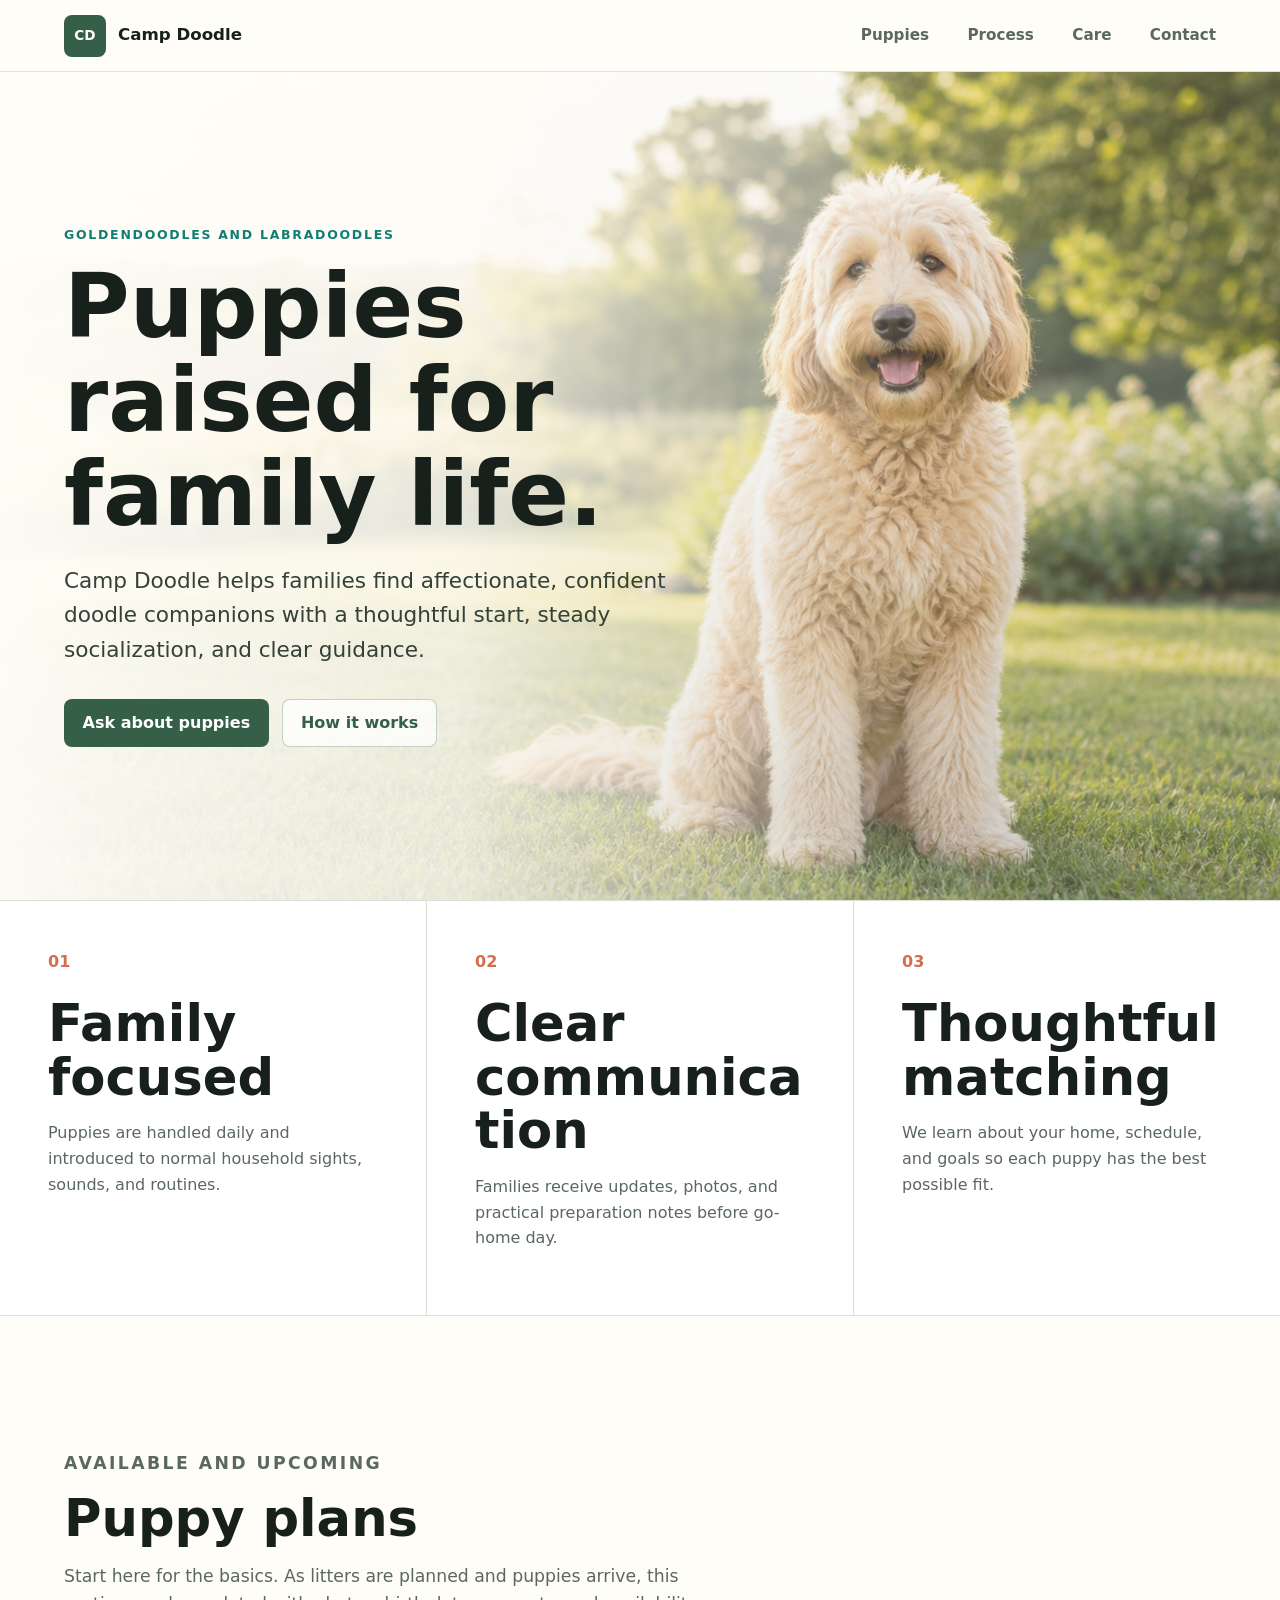
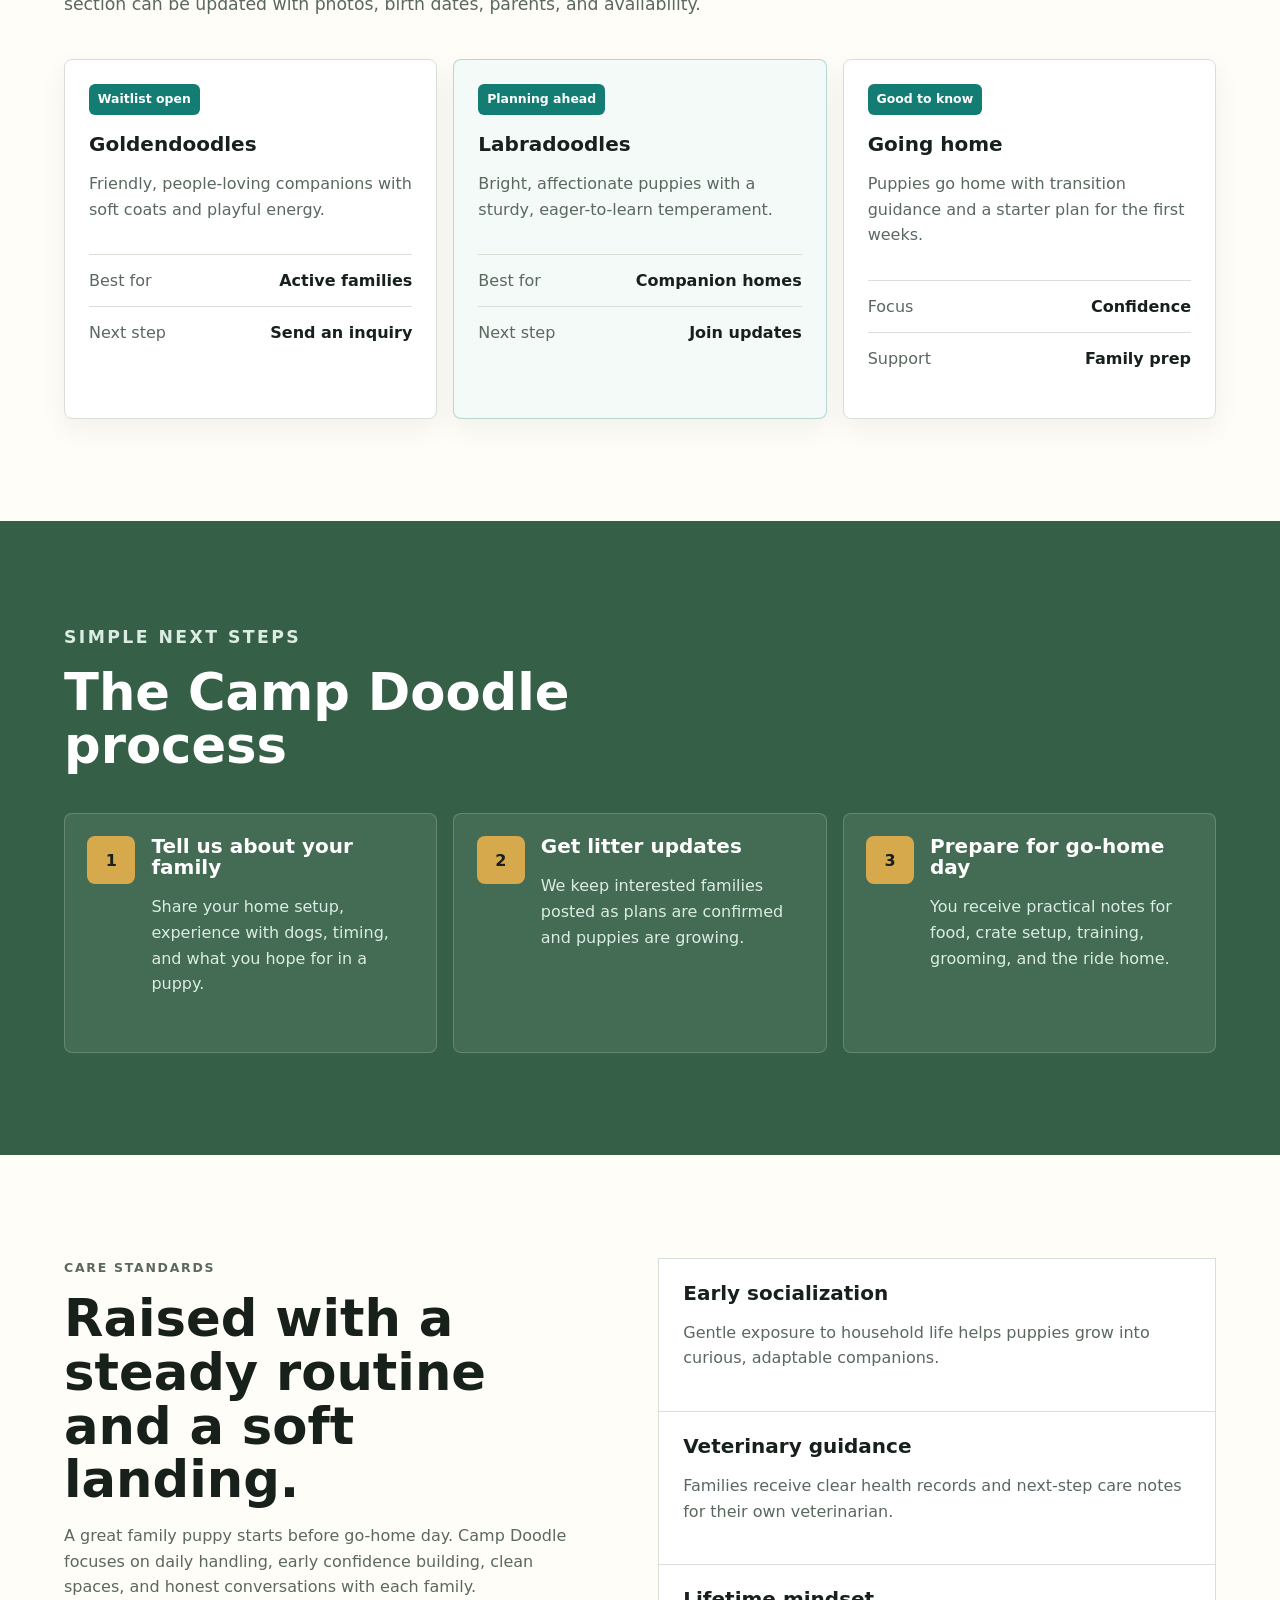
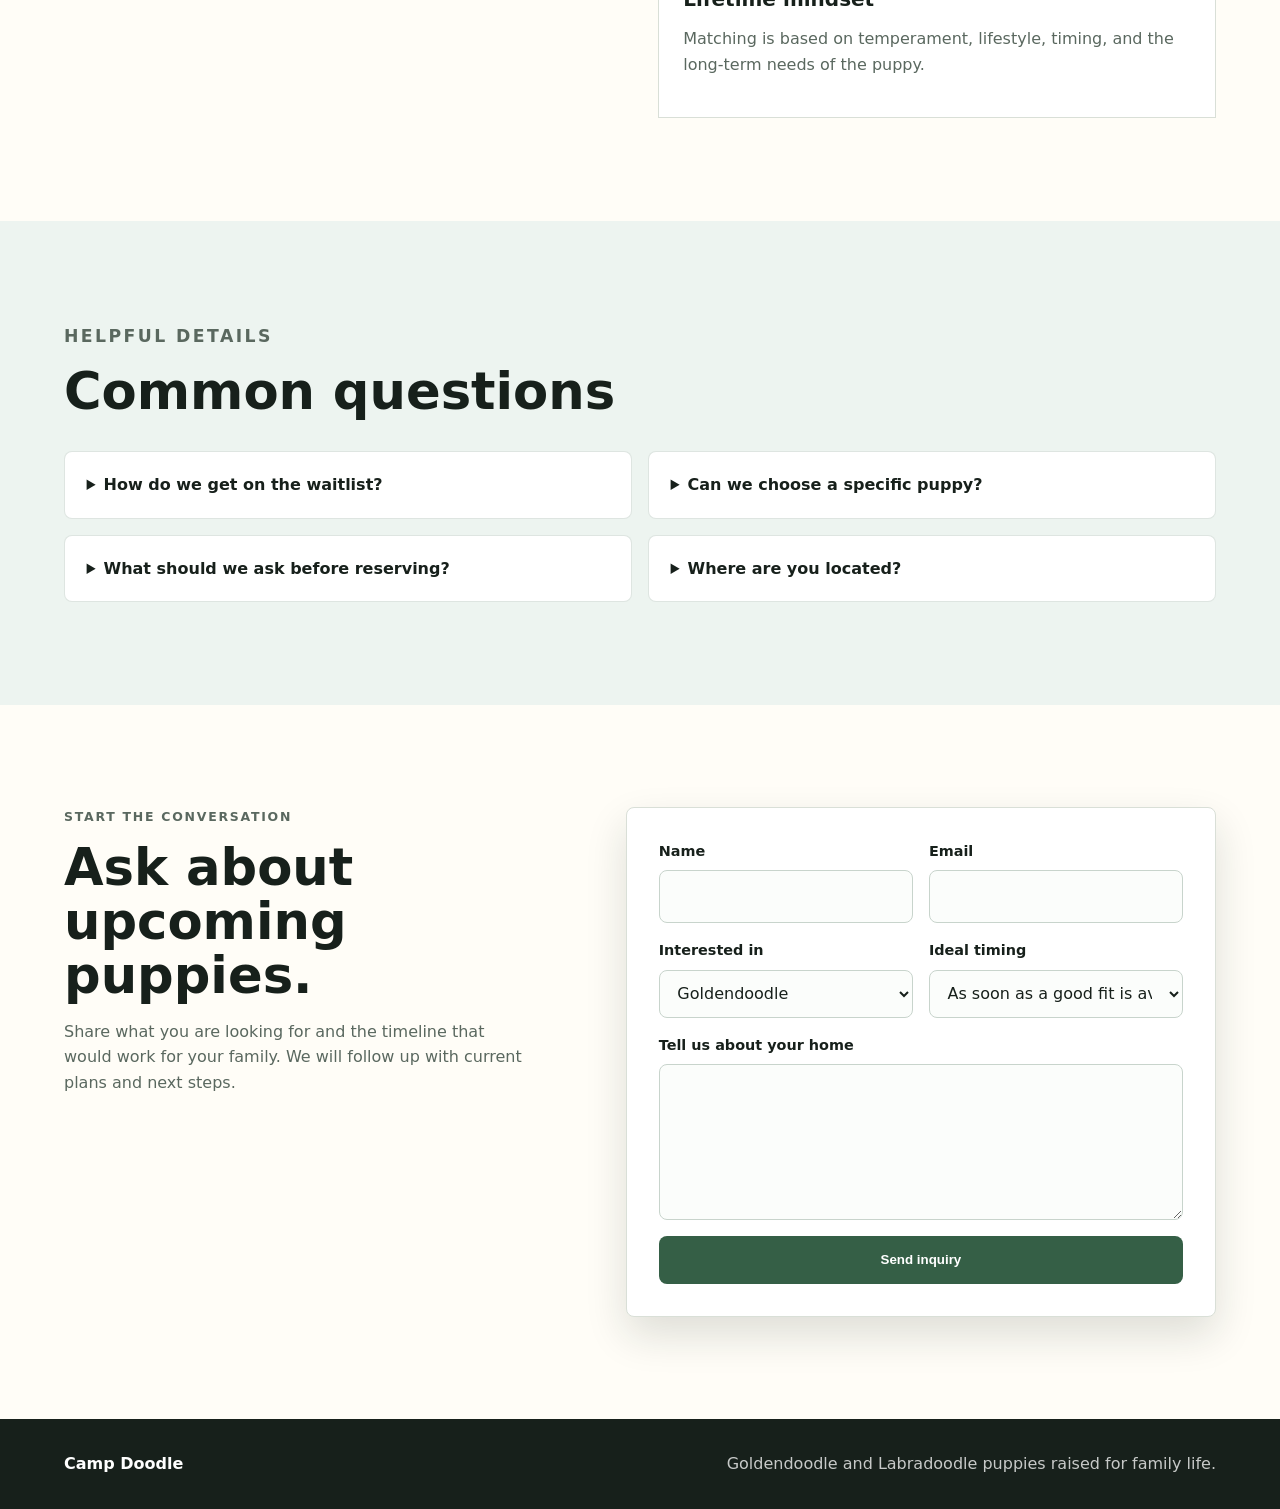
==== index.html @ c7e4dff9 "Build starter breeder website" ====
<!doctype html>
<html lang="en">
  <head>
    <meta charset="utf-8">
    <meta name="viewport" content="width=device-width, initial-scale=1">
    <title>Camp Doodle | Goldendoodle and Labradoodle Puppies</title>
    <meta
      name="description"
      content="Camp Doodle raises Goldendoodle and Labradoodle puppies for families looking for friendly, well-socialized companions."
    >
    <link rel="stylesheet" href="styles.css">
  </head>
  <body>
    <header class="site-header">
      <a class="brand" href="#home" aria-label="Camp Doodle home">
        <span class="brand-mark">CD</span>
        <span>Camp Doodle</span>
      </a>
      <nav class="nav-links" aria-label="Primary navigation">
        <a href="#puppies">Puppies</a>
        <a href="#process">Process</a>
        <a href="#care">Care</a>
        <a href="#contact">Contact</a>
      </nav>
    </header>

    <main id="home">
      <section class="hero" aria-labelledby="hero-title">
        <img
          class="hero-image"
          src="assets/camp-doodle-hero.png"
          alt="A happy cream doodle sitting in a sunlit green yard."
        >
        <div class="hero-overlay"></div>
        <div class="hero-content">
          <p class="eyebrow">Goldendoodles and Labradoodles</p>
          <h1 id="hero-title">Puppies raised for family life.</h1>
          <p>
            Camp Doodle helps families find affectionate, confident doodle companions
            with a thoughtful start, steady socialization, and clear guidance.
          </p>
          <div class="hero-actions">
            <a class="button primary" href="#contact">Ask about puppies</a>
            <a class="button secondary" href="#process">How it works</a>
          </div>
        </div>
      </section>

      <section class="intro-section" aria-label="Camp Doodle highlights">
        <div class="intro-item">
          <span class="stat">01</span>
          <h2>Family focused</h2>
          <p>Puppies are handled daily and introduced to normal household sights, sounds, and routines.</p>
        </div>
        <div class="intro-item">
          <span class="stat">02</span>
          <h2>Clear communication</h2>
          <p>Families receive updates, photos, and practical preparation notes before go-home day.</p>
        </div>
        <div class="intro-item">
          <span class="stat">03</span>
          <h2>Thoughtful matching</h2>
          <p>We learn about your home, schedule, and goals so each puppy has the best possible fit.</p>
        </div>
      </section>

      <section class="section" id="puppies">
        <div class="section-heading">
          <p class="eyebrow">Available and upcoming</p>
          <h2>Puppy plans</h2>
          <p>
            Start here for the basics. As litters are planned and puppies arrive,
            this section can be updated with photos, birth dates, parents, and availability.
          </p>
        </div>
        <div class="puppy-grid">
          <article class="puppy-card">
            <div class="card-topline">Waitlist open</div>
            <h3>Goldendoodles</h3>
            <p>Friendly, people-loving companions with soft coats and playful energy.</p>
            <dl>
              <div>
                <dt>Best for</dt>
                <dd>Active families</dd>
              </div>
              <div>
                <dt>Next step</dt>
                <dd>Send an inquiry</dd>
              </div>
            </dl>
          </article>
          <article class="puppy-card accent-card">
            <div class="card-topline">Planning ahead</div>
            <h3>Labradoodles</h3>
            <p>Bright, affectionate puppies with a sturdy, eager-to-learn temperament.</p>
            <dl>
              <div>
                <dt>Best for</dt>
                <dd>Companion homes</dd>
              </div>
              <div>
                <dt>Next step</dt>
                <dd>Join updates</dd>
              </div>
            </dl>
          </article>
          <article class="puppy-card">
            <div class="card-topline">Good to know</div>
            <h3>Going home</h3>
            <p>Puppies go home with transition guidance and a starter plan for the first weeks.</p>
            <dl>
              <div>
                <dt>Focus</dt>
                <dd>Confidence</dd>
              </div>
              <div>
                <dt>Support</dt>
                <dd>Family prep</dd>
              </div>
            </dl>
          </article>
        </div>
      </section>

      <section class="process-section" id="process">
        <div class="section-heading compact">
          <p class="eyebrow">Simple next steps</p>
          <h2>The Camp Doodle process</h2>
        </div>
        <ol class="timeline">
          <li>
            <span>1</span>
            <div>
              <h3>Tell us about your family</h3>
              <p>Share your home setup, experience with dogs, timing, and what you hope for in a puppy.</p>
            </div>
          </li>
          <li>
            <span>2</span>
            <div>
              <h3>Get litter updates</h3>
              <p>We keep interested families posted as plans are confirmed and puppies are growing.</p>
            </div>
          </li>
          <li>
            <span>3</span>
            <div>
              <h3>Prepare for go-home day</h3>
              <p>You receive practical notes for food, crate setup, training, grooming, and the ride home.</p>
            </div>
          </li>
        </ol>
      </section>

      <section class="section care-section" id="care">
        <div class="care-copy">
          <p class="eyebrow">Care standards</p>
          <h2>Raised with a steady routine and a soft landing.</h2>
          <p>
            A great family puppy starts before go-home day. Camp Doodle focuses on daily handling,
            early confidence building, clean spaces, and honest conversations with each family.
          </p>
        </div>
        <div class="care-list" aria-label="Care priorities">
          <div>
            <h3>Early socialization</h3>
            <p>Gentle exposure to household life helps puppies grow into curious, adaptable companions.</p>
          </div>
          <div>
            <h3>Veterinary guidance</h3>
            <p>Families receive clear health records and next-step care notes for their own veterinarian.</p>
          </div>
          <div>
            <h3>Lifetime mindset</h3>
            <p>Matching is based on temperament, lifestyle, timing, and the long-term needs of the puppy.</p>
          </div>
        </div>
      </section>

      <section class="faq-section" aria-labelledby="faq-title">
        <div class="section-heading compact">
          <p class="eyebrow">Helpful details</p>
          <h2 id="faq-title">Common questions</h2>
        </div>
        <div class="faq-grid">
          <details>
            <summary>How do we get on the waitlist?</summary>
            <p>Send an inquiry with your timing, preferred breed, and a little about your home.</p>
          </details>
          <details>
            <summary>Can we choose a specific puppy?</summary>
            <p>Selections work best when temperament and family fit lead the decision.</p>
          </details>
          <details>
            <summary>What should we ask before reserving?</summary>
            <p>Ask about parent dogs, health records, go-home timing, coat expectations, and support.</p>
          </details>
          <details>
            <summary>Where are you located?</summary>
            <p>Add your city or region here so local families know whether travel is practical.</p>
          </details>
        </div>
      </section>

      <section class="contact-section" id="contact" aria-labelledby="contact-title">
        <div class="contact-copy">
          <p class="eyebrow">Start the conversation</p>
          <h2 id="contact-title">Ask about upcoming puppies.</h2>
          <p>
            Share what you are looking for and the timeline that would work for your family.
            We will follow up with current plans and next steps.
          </p>
        </div>
        <form
          class="inquiry-form"
          name="puppy-inquiry"
          method="POST"
          data-netlify="true"
          netlify-honeypot="bot-field"
          action="/thank-you.html"
        >
          <input type="hidden" name="form-name" value="puppy-inquiry">
          <p class="hidden-field">
            <label>Do not fill this out <input name="bot-field"></label>
          </p>
          <div class="form-row">
            <label for="name">Name</label>
            <input id="name" name="name" type="text" autocomplete="name" required>
          </div>
          <div class="form-row">
            <label for="email">Email</label>
            <input id="email" name="email" type="email" autocomplete="email" required>
          </div>
          <div class="form-row">
            <label for="breed">Interested in</label>
            <select id="breed" name="breed">
              <option>Goldendoodle</option>
              <option>Labradoodle</option>
              <option>Either breed</option>
              <option>Still deciding</option>
            </select>
          </div>
          <div class="form-row">
            <label for="timeline">Ideal timing</label>
            <select id="timeline" name="timeline">
              <option>As soon as a good fit is available</option>
              <option>Within 3 months</option>
              <option>Within 6 months</option>
              <option>Planning for later</option>
            </select>
          </div>
          <div class="form-row full">
            <label for="message">Tell us about your home</label>
            <textarea id="message" name="message" rows="5" required></textarea>
          </div>
          <button class="button primary form-button" type="submit">Send inquiry</button>
        </form>
      </section>
    </main>

    <footer class="site-footer">
      <p>Camp Doodle</p>
      <p>Goldendoodle and Labradoodle puppies raised for family life.</p>
    </footer>
  </body>
</html>
---- styles.css ----
:root {
  --ink: #17201b;
  --muted: #5a685f;
  --paper: #fffdf7;
  --surface: #ffffff;
  --sage: #dfeadf;
  --moss: #355f46;
  --teal: #137d74;
  --coral: #d66d4f;
  --gold: #d5a94c;
  --line: #d9dfd7;
  --shadow: 0 18px 42px rgba(23, 32, 27, 0.14);
}

* {
  box-sizing: border-box;
}

html {
  scroll-behavior: smooth;
}

body {
  margin: 0;
  background: var(--paper);
  color: var(--ink);
  font-family: Inter, ui-sans-serif, system-ui, -apple-system, BlinkMacSystemFont, "Segoe UI", sans-serif;
  line-height: 1.6;
}

a {
  color: inherit;
  text-decoration: none;
}

img {
  display: block;
  max-width: 100%;
}

.site-header {
  position: sticky;
  top: 0;
  z-index: 10;
  display: flex;
  align-items: center;
  justify-content: space-between;
  min-height: 72px;
  padding: 0 5vw;
  background: rgba(255, 253, 247, 0.92);
  border-bottom: 1px solid rgba(217, 223, 215, 0.85);
  backdrop-filter: blur(16px);
}

.brand {
  display: inline-flex;
  align-items: center;
  gap: 0.75rem;
  font-size: 1.04rem;
  font-weight: 800;
}

.brand-mark {
  display: grid;
  width: 42px;
  height: 42px;
  place-items: center;
  color: #ffffff;
  background: var(--moss);
  border-radius: 8px;
  font-size: 0.85rem;
  letter-spacing: 0;
}

.nav-links {
  display: flex;
  align-items: center;
  gap: clamp(1rem, 3vw, 2.4rem);
  color: var(--muted);
  font-size: 0.95rem;
  font-weight: 700;
}

.nav-links a {
  padding: 0.5rem 0;
}

.nav-links a:hover,
.nav-links a:focus-visible {
  color: var(--teal);
}

.hero {
  position: relative;
  min-height: calc(100vh - 72px);
  overflow: hidden;
  display: grid;
  align-items: center;
  padding: clamp(4rem, 8vw, 7rem) 5vw;
}

.hero-image,
.hero-overlay {
  position: absolute;
  inset: 0;
}

.hero-image {
  width: 100%;
  height: 100%;
  object-fit: cover;
  object-position: 68% center;
}

.hero-overlay {
  background:
    linear-gradient(90deg, rgba(255, 253, 247, 0.98) 0%, rgba(255, 253, 247, 0.84) 36%, rgba(255, 253, 247, 0.2) 72%),
    linear-gradient(0deg, rgba(23, 32, 27, 0.18), rgba(23, 32, 27, 0));
}

.hero-content {
  position: relative;
  width: min(620px, 100%);
  padding: clamp(1rem, 2vw, 1.5rem) 0;
}

.eyebrow {
  margin: 0 0 0.9rem;
  color: var(--teal);
  font-size: 0.78rem;
  font-weight: 900;
  letter-spacing: 0.14em;
  text-transform: uppercase;
}

h1,
h2,
h3,
p {
  overflow-wrap: anywhere;
}

h1,
h2,
h3 {
  margin: 0;
  line-height: 1.05;
}

h1 {
  max-width: 11ch;
  font-size: clamp(3rem, 7vw, 6.7rem);
}

h2 {
  font-size: clamp(2rem, 4vw, 4rem);
}

h3 {
  font-size: 1.25rem;
}

.hero-content p:not(.eyebrow) {
  max-width: 43rem;
  margin: 1.4rem 0 0;
  color: #334137;
  font-size: clamp(1.05rem, 2vw, 1.35rem);
}

.hero-actions,
.section-heading,
.contact-copy,
.care-copy {
  margin-top: 2rem;
}

.button {
  display: inline-flex;
  align-items: center;
  justify-content: center;
  min-height: 48px;
  padding: 0.75rem 1.1rem;
  border: 1px solid transparent;
  border-radius: 8px;
  font-weight: 850;
  line-height: 1.1;
  transition: transform 160ms ease, box-shadow 160ms ease, border-color 160ms ease;
}

.button:hover,
.button:focus-visible {
  transform: translateY(-1px);
  box-shadow: 0 10px 22px rgba(23, 32, 27, 0.16);
}

.primary {
  color: #ffffff;
  background: var(--moss);
}

.secondary {
  color: var(--moss);
  background: rgba(255, 255, 255, 0.74);
  border-color: rgba(53, 95, 70, 0.28);
}

.hero-actions {
  display: flex;
  flex-wrap: wrap;
  gap: 0.85rem;
}

.intro-section {
  display: grid;
  grid-template-columns: repeat(3, 1fr);
  gap: 1px;
  background: var(--line);
  border-top: 1px solid var(--line);
  border-bottom: 1px solid var(--line);
}

.intro-item {
  min-height: 230px;
  padding: clamp(1.5rem, 4vw, 3rem);
  background: var(--surface);
}

.stat {
  display: inline-block;
  margin-bottom: 1.4rem;
  color: var(--coral);
  font-weight: 900;
}

.intro-item p,
.section-heading p,
.care-copy p,
.care-list p,
.puppy-card p,
.timeline p,
.faq-grid p,
.contact-copy p,
.site-footer p {
  color: var(--muted);
}

.section,
.process-section,
.faq-section,
.contact-section {
  padding: clamp(4rem, 8vw, 7rem) 5vw;
}

.section-heading {
  max-width: 780px;
}

.section-heading.compact {
  margin-top: 0;
  max-width: 620px;
}

.section-heading p {
  max-width: 660px;
  font-size: 1.08rem;
}

.puppy-grid {
  display: grid;
  grid-template-columns: repeat(3, 1fr);
  gap: 1rem;
  margin-top: 2.5rem;
}

.puppy-card {
  min-height: 360px;
  padding: 1.5rem;
  background: var(--surface);
  border: 1px solid var(--line);
  border-radius: 8px;
  box-shadow: 0 10px 28px rgba(23, 32, 27, 0.06);
}

.accent-card {
  background: #f4faf7;
  border-color: rgba(19, 125, 116, 0.28);
}

.card-topline {
  width: fit-content;
  margin-bottom: 1.2rem;
  padding: 0.35rem 0.55rem;
  color: #ffffff;
  background: var(--teal);
  border-radius: 6px;
  font-size: 0.78rem;
  font-weight: 900;
}

.puppy-card dl {
  display: grid;
  gap: 0.8rem;
  margin: 2rem 0 0;
}

.puppy-card dl div {
  display: flex;
  justify-content: space-between;
  gap: 1rem;
  padding-top: 0.8rem;
  border-top: 1px solid var(--line);
}

dt {
  color: var(--muted);
}

dd {
  margin: 0;
  color: var(--ink);
  font-weight: 800;
  text-align: right;
}

.process-section {
  color: #ffffff;
  background: var(--moss);
}

.process-section .eyebrow,
.process-section p {
  color: #dbece3;
}

.timeline {
  display: grid;
  grid-template-columns: repeat(3, 1fr);
  gap: 1rem;
  padding: 0;
  margin: 2.5rem 0 0;
  list-style: none;
}

.timeline li {
  display: grid;
  grid-template-columns: 48px 1fr;
  gap: 1rem;
  min-height: 240px;
  padding: 1.4rem;
  background: rgba(255, 255, 255, 0.08);
  border: 1px solid rgba(255, 255, 255, 0.18);
  border-radius: 8px;
}

.timeline span {
  display: grid;
  width: 48px;
  height: 48px;
  place-items: center;
  color: var(--ink);
  background: var(--gold);
  border-radius: 8px;
  font-weight: 900;
}

.care-section {
  display: grid;
  grid-template-columns: minmax(0, 0.95fr) minmax(0, 1.05fr);
  gap: clamp(2rem, 7vw, 6rem);
  align-items: start;
}

.care-copy {
  margin-top: 0;
}

.care-list {
  display: grid;
  gap: 1px;
  background: var(--line);
  border: 1px solid var(--line);
}

.care-list div {
  padding: 1.5rem;
  background: var(--surface);
}

.faq-section {
  background: #edf4f0;
}

.faq-grid {
  display: grid;
  grid-template-columns: repeat(2, 1fr);
  gap: 1rem;
  margin-top: 2rem;
}

details {
  padding: 1.25rem 1.35rem;
  background: var(--surface);
  border: 1px solid rgba(53, 95, 70, 0.16);
  border-radius: 8px;
}

summary {
  cursor: pointer;
  color: var(--ink);
  font-weight: 850;
}

.contact-section {
  display: grid;
  grid-template-columns: minmax(0, 0.8fr) minmax(320px, 1fr);
  gap: clamp(2rem, 7vw, 6rem);
  align-items: start;
}

.contact-copy {
  margin-top: 0;
}

.inquiry-form {
  display: grid;
  grid-template-columns: repeat(2, 1fr);
  gap: 1rem;
  padding: clamp(1.2rem, 3vw, 2rem);
  background: var(--surface);
  border: 1px solid var(--line);
  border-radius: 8px;
  box-shadow: var(--shadow);
}

.form-row {
  display: grid;
  gap: 0.45rem;
}

.form-row.full,
.form-button {
  grid-column: 1 / -1;
}

label {
  color: var(--ink);
  font-size: 0.9rem;
  font-weight: 800;
}

input,
select,
textarea {
  width: 100%;
  min-height: 46px;
  padding: 0.8rem 0.85rem;
  color: var(--ink);
  background: #fbfdfb;
  border: 1px solid #c8d4cc;
  border-radius: 8px;
  font: inherit;
}

textarea {
  resize: vertical;
}

input:focus,
select:focus,
textarea:focus {
  outline: 3px solid rgba(19, 125, 116, 0.22);
  border-color: var(--teal);
}

.hidden-field {
  position: absolute;
  left: -9999px;
}

.site-footer {
  display: flex;
  flex-wrap: wrap;
  justify-content: space-between;
  gap: 1rem;
  padding: 2rem 5vw;
  color: #ffffff;
  background: #17201b;
}

.site-footer p {
  margin: 0;
  color: rgba(255, 255, 255, 0.76);
}

.site-footer p:first-child {
  color: #ffffff;
  font-weight: 900;
}

.thank-you-page {
  min-height: 100vh;
  display: grid;
  place-items: center;
  padding: 2rem;
  background: #edf4f0;
}

.thank-you-panel {
  width: min(680px, 100%);
  padding: clamp(1.5rem, 4vw, 3rem);
  background: var(--surface);
  border: 1px solid var(--line);
  border-radius: 8px;
  box-shadow: var(--shadow);
}

.thank-you-panel h1 {
  max-width: none;
  font-size: clamp(2.4rem, 6vw, 4.5rem);
}

.thank-you-panel p {
  color: var(--muted);
  font-size: 1.08rem;
}

@media (max-width: 920px) {
  .site-header {
    position: static;
    align-items: flex-start;
    flex-direction: column;
    gap: 0.7rem;
    padding-top: 1rem;
    padding-bottom: 1rem;
  }

  .nav-links {
    width: 100%;
    justify-content: space-between;
    gap: 0.45rem;
    overflow-x: auto;
    padding-bottom: 0.2rem;
    font-size: 0.88rem;
  }

  .hero {
    min-height: 78vh;
  }

  .hero-overlay {
    background:
      linear-gradient(90deg, rgba(255, 253, 247, 0.96), rgba(255, 253, 247, 0.76)),
      linear-gradient(0deg, rgba(23, 32, 27, 0.18), rgba(23, 32, 27, 0));
  }

  .intro-section,
  .puppy-grid,
  .timeline,
  .care-section,
  .faq-grid,
  .contact-section {
    grid-template-columns: 1fr;
  }

  .intro-item,
  .puppy-card,
  .timeline li {
    min-height: auto;
  }

  .contact-section {
    gap: 2rem;
  }
}

@media (max-width: 620px) {
  .brand-mark {
    width: 38px;
    height: 38px;
  }

  h1 {
    max-width: 10ch;
  }

  .hero {
    min-height: 720px;
    align-items: end;
    padding-bottom: 3rem;
  }

  .hero-image {
    object-position: 66% center;
  }

  .hero-overlay {
    background:
      linear-gradient(0deg, rgba(255, 253, 247, 0.98) 0%, rgba(255, 253, 247, 0.88) 48%, rgba(255, 253, 247, 0.26) 100%),
      linear-gradient(90deg, rgba(255, 253, 247, 0.2), rgba(255, 253, 247, 0));
  }

  .hero-actions,
  .button {
    width: 100%;
  }

  .inquiry-form {
    grid-template-columns: 1fr;
  }

  .puppy-card dl div {
    align-items: flex-start;
    flex-direction: column;
    gap: 0.2rem;
  }

  dd {
    text-align: left;
  }
}
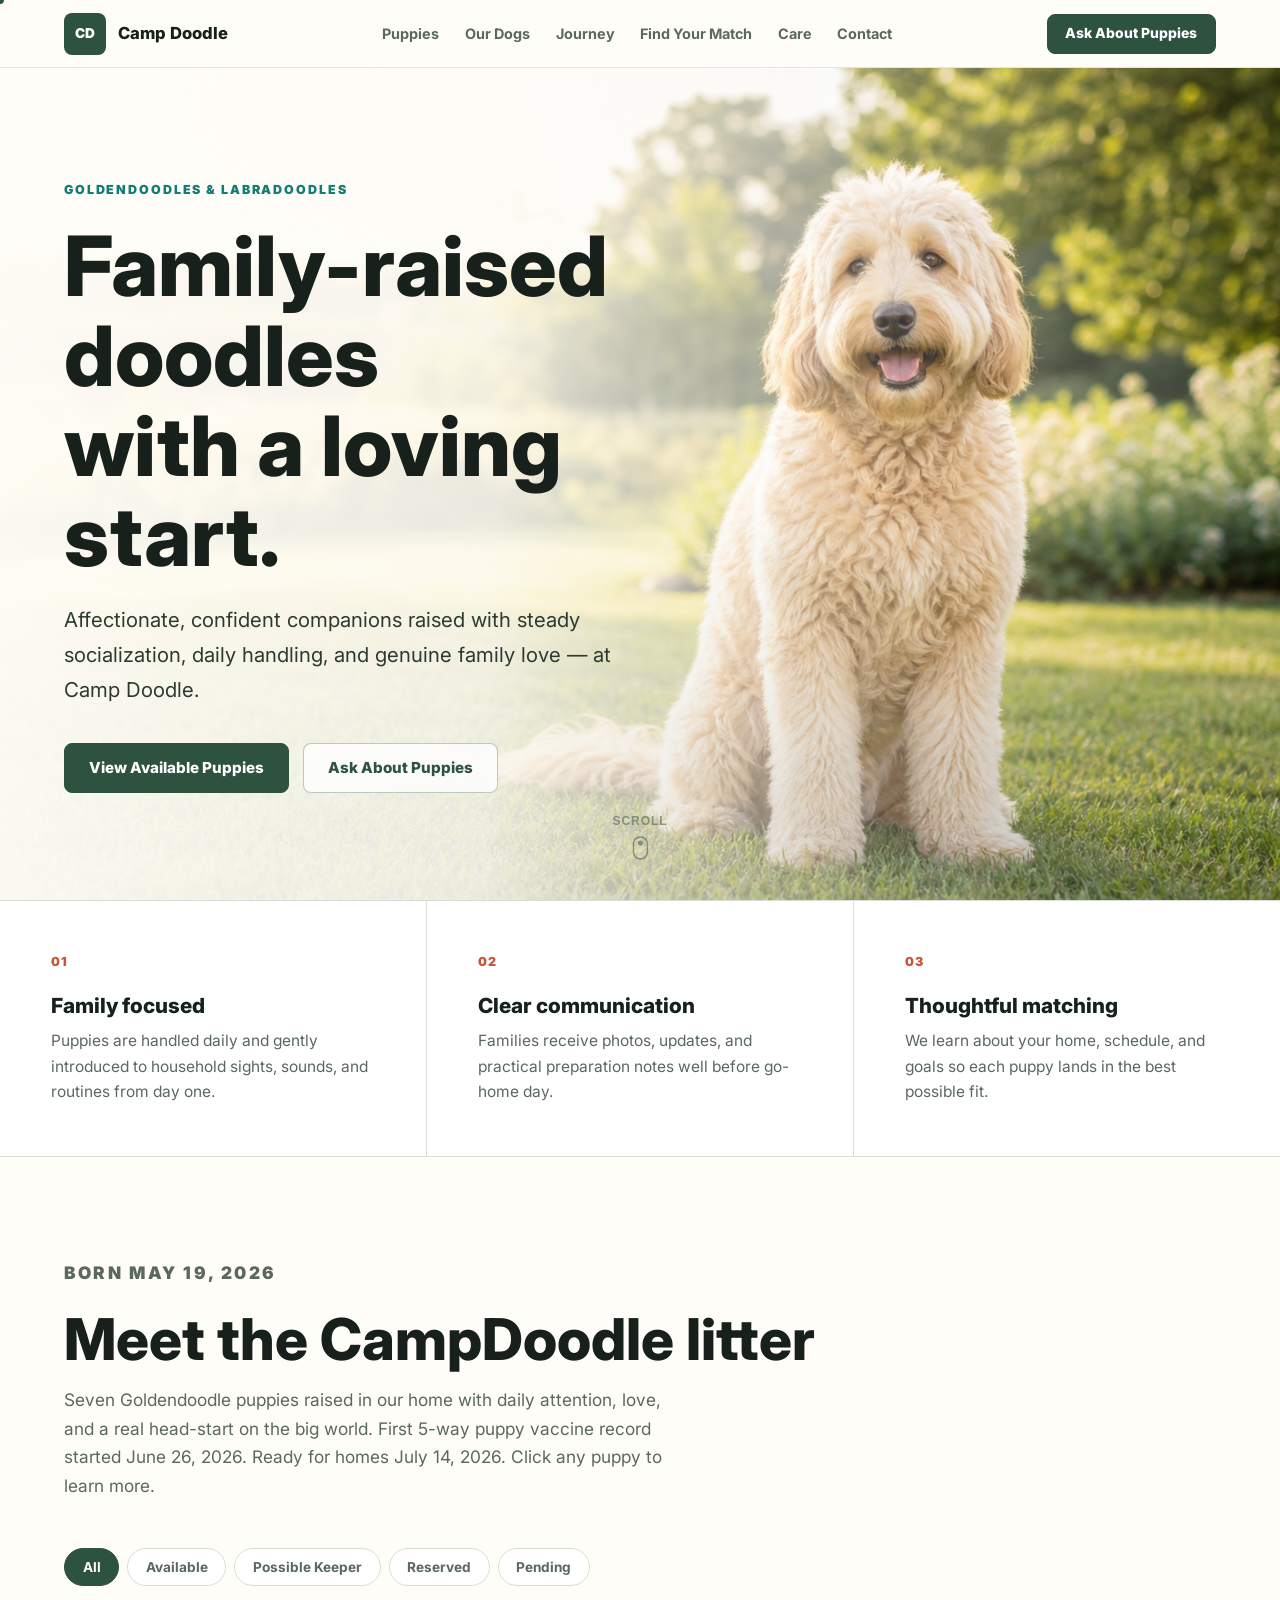
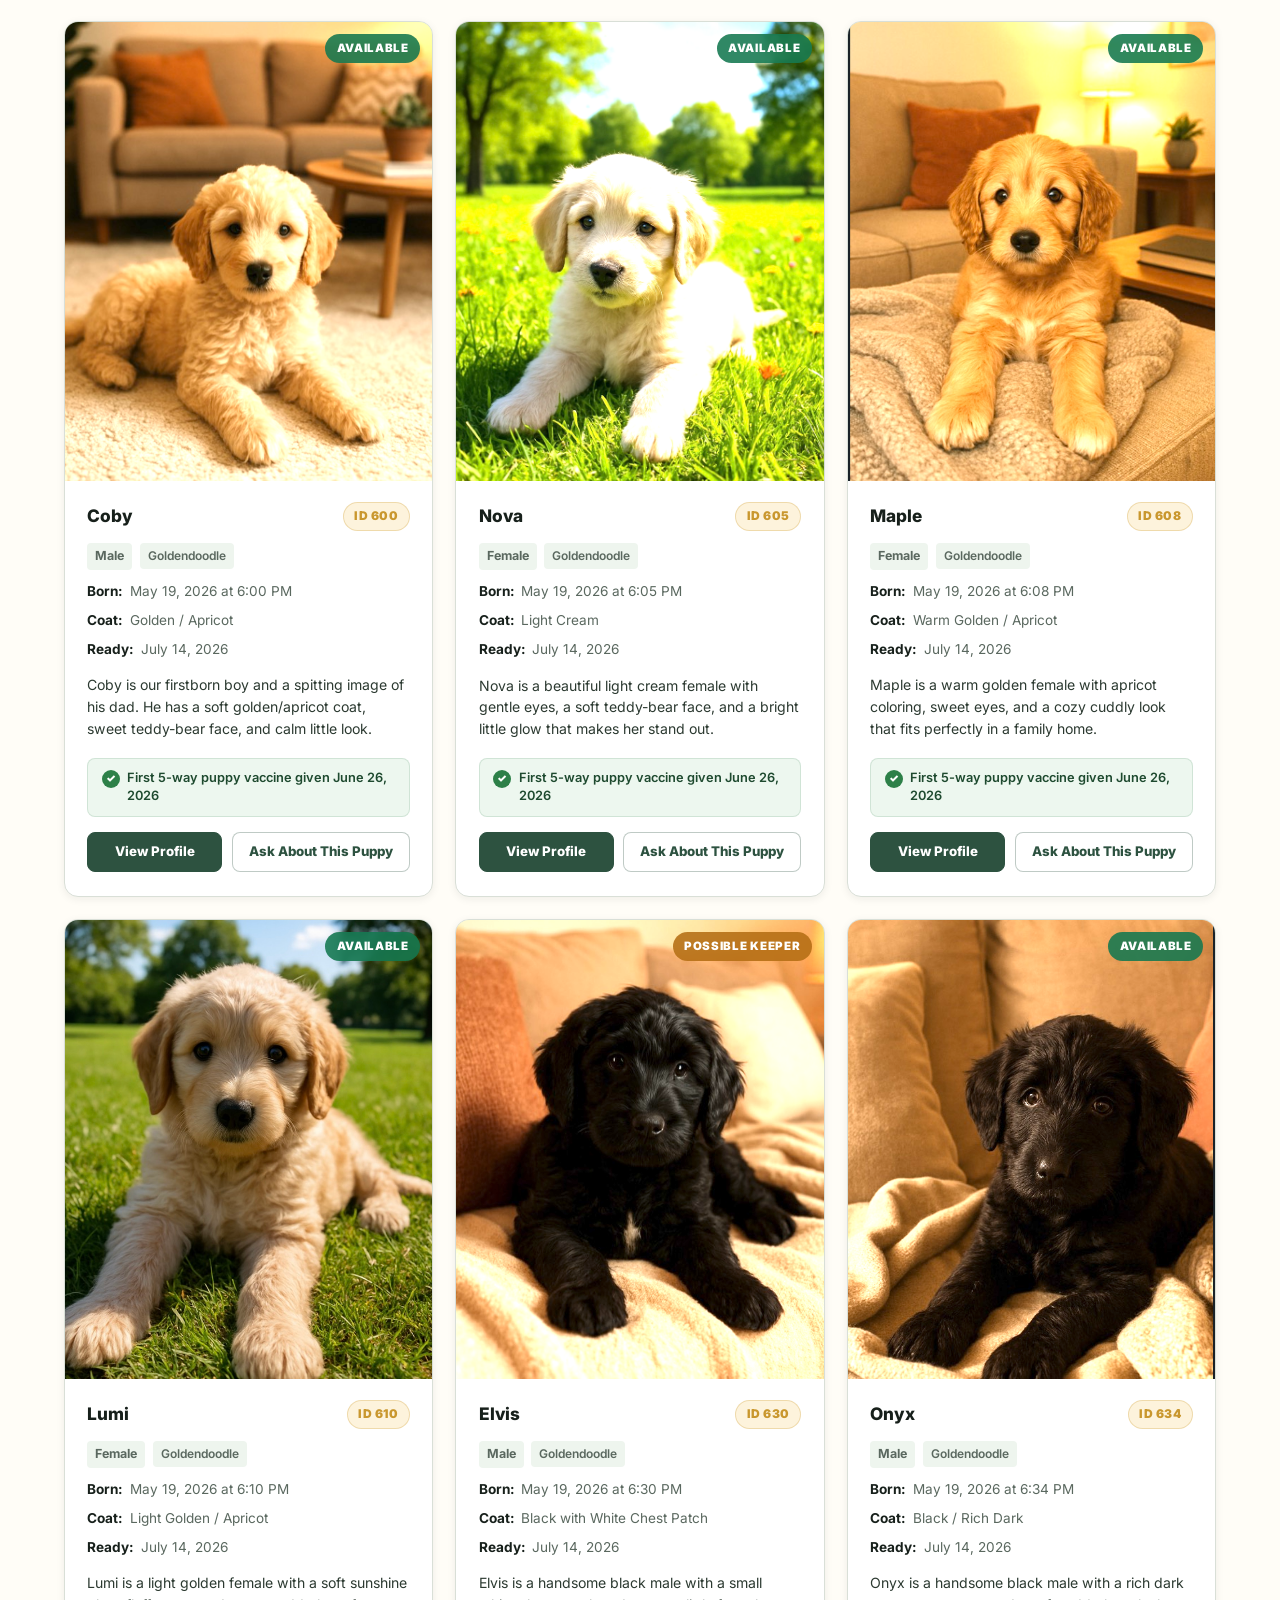
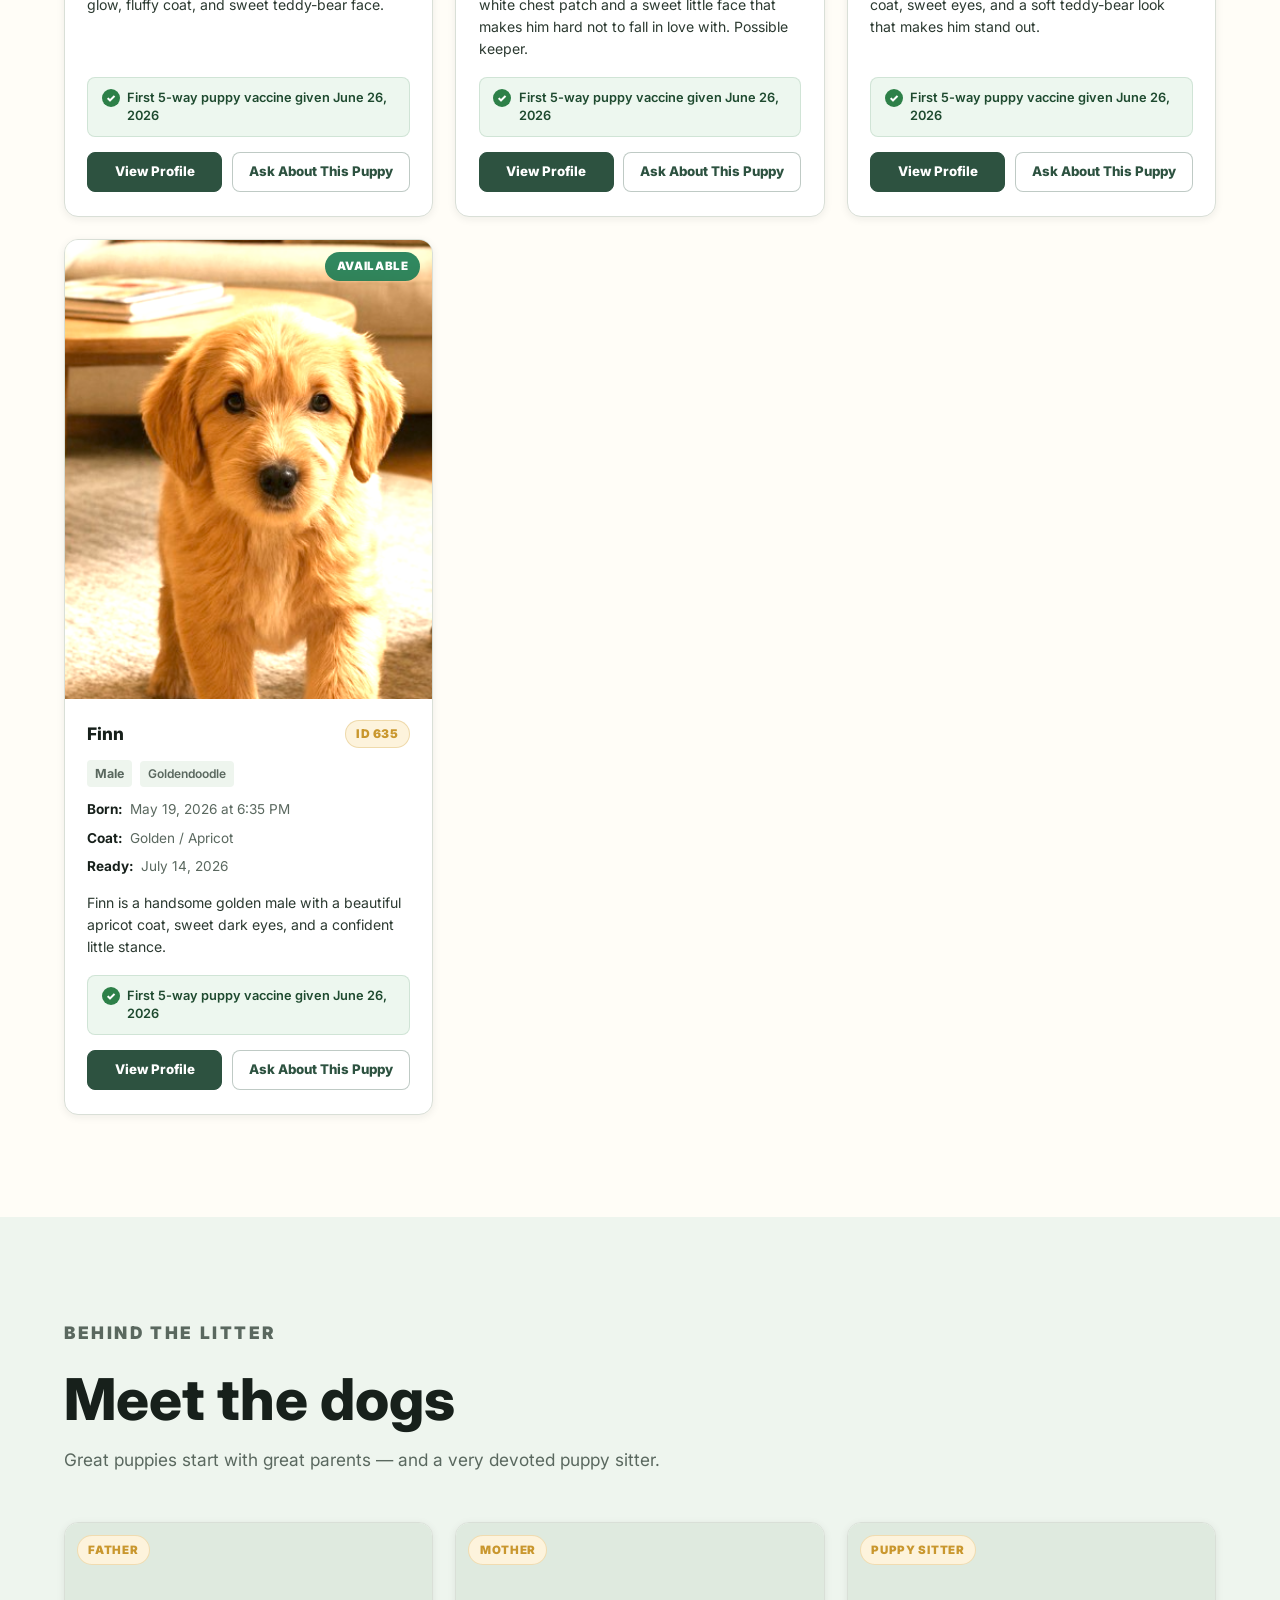
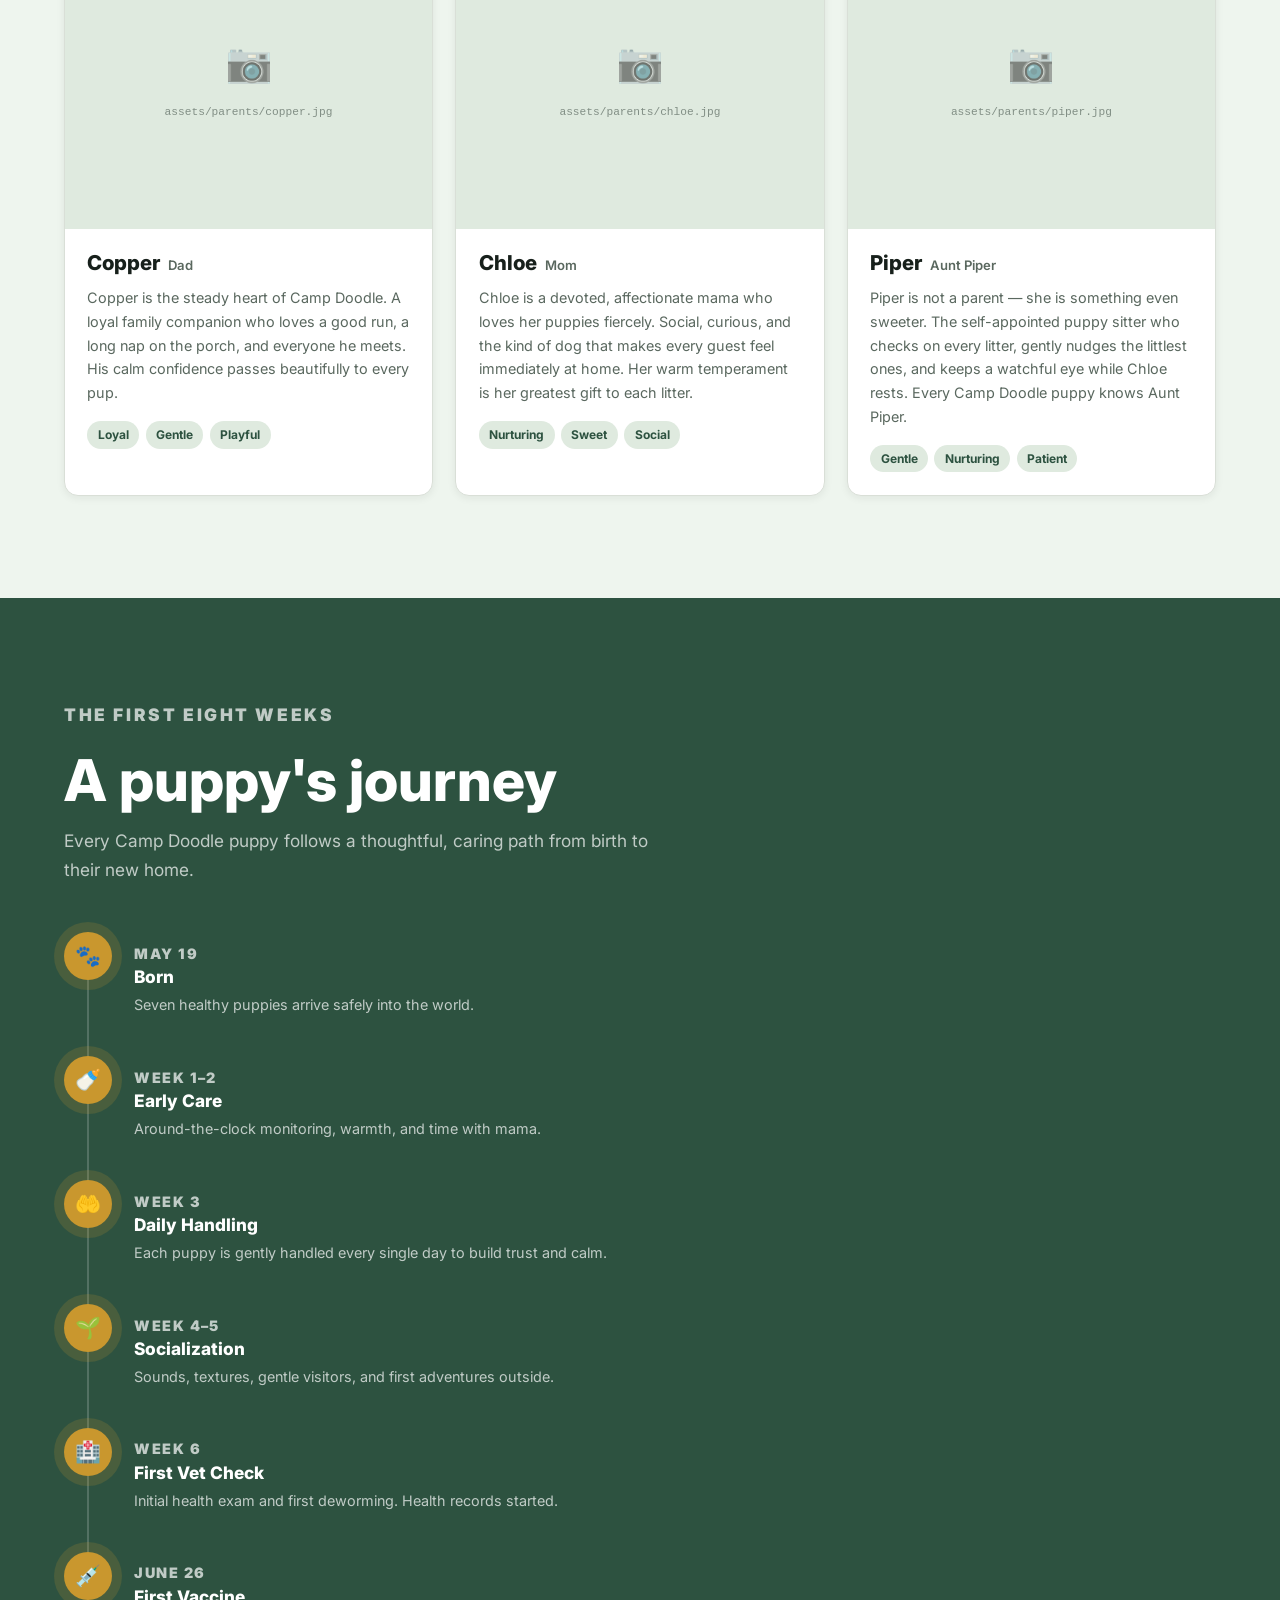
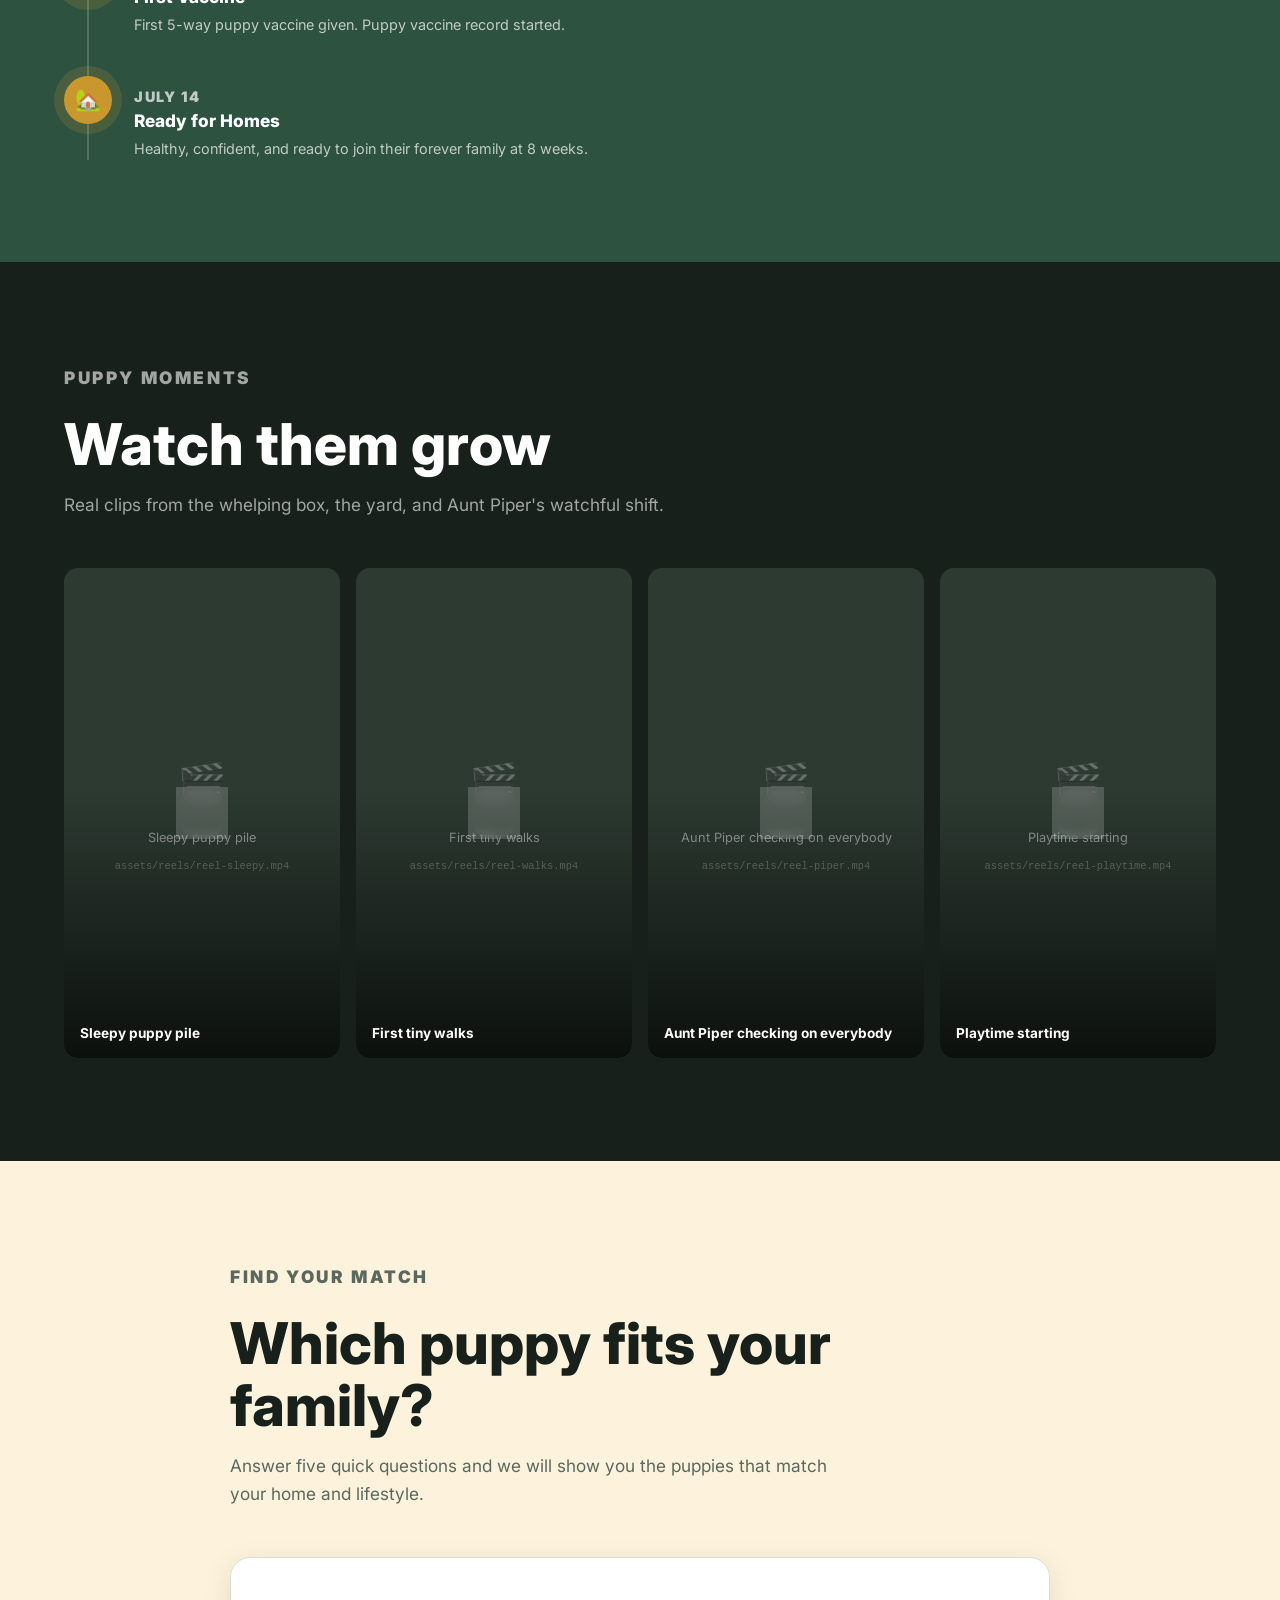
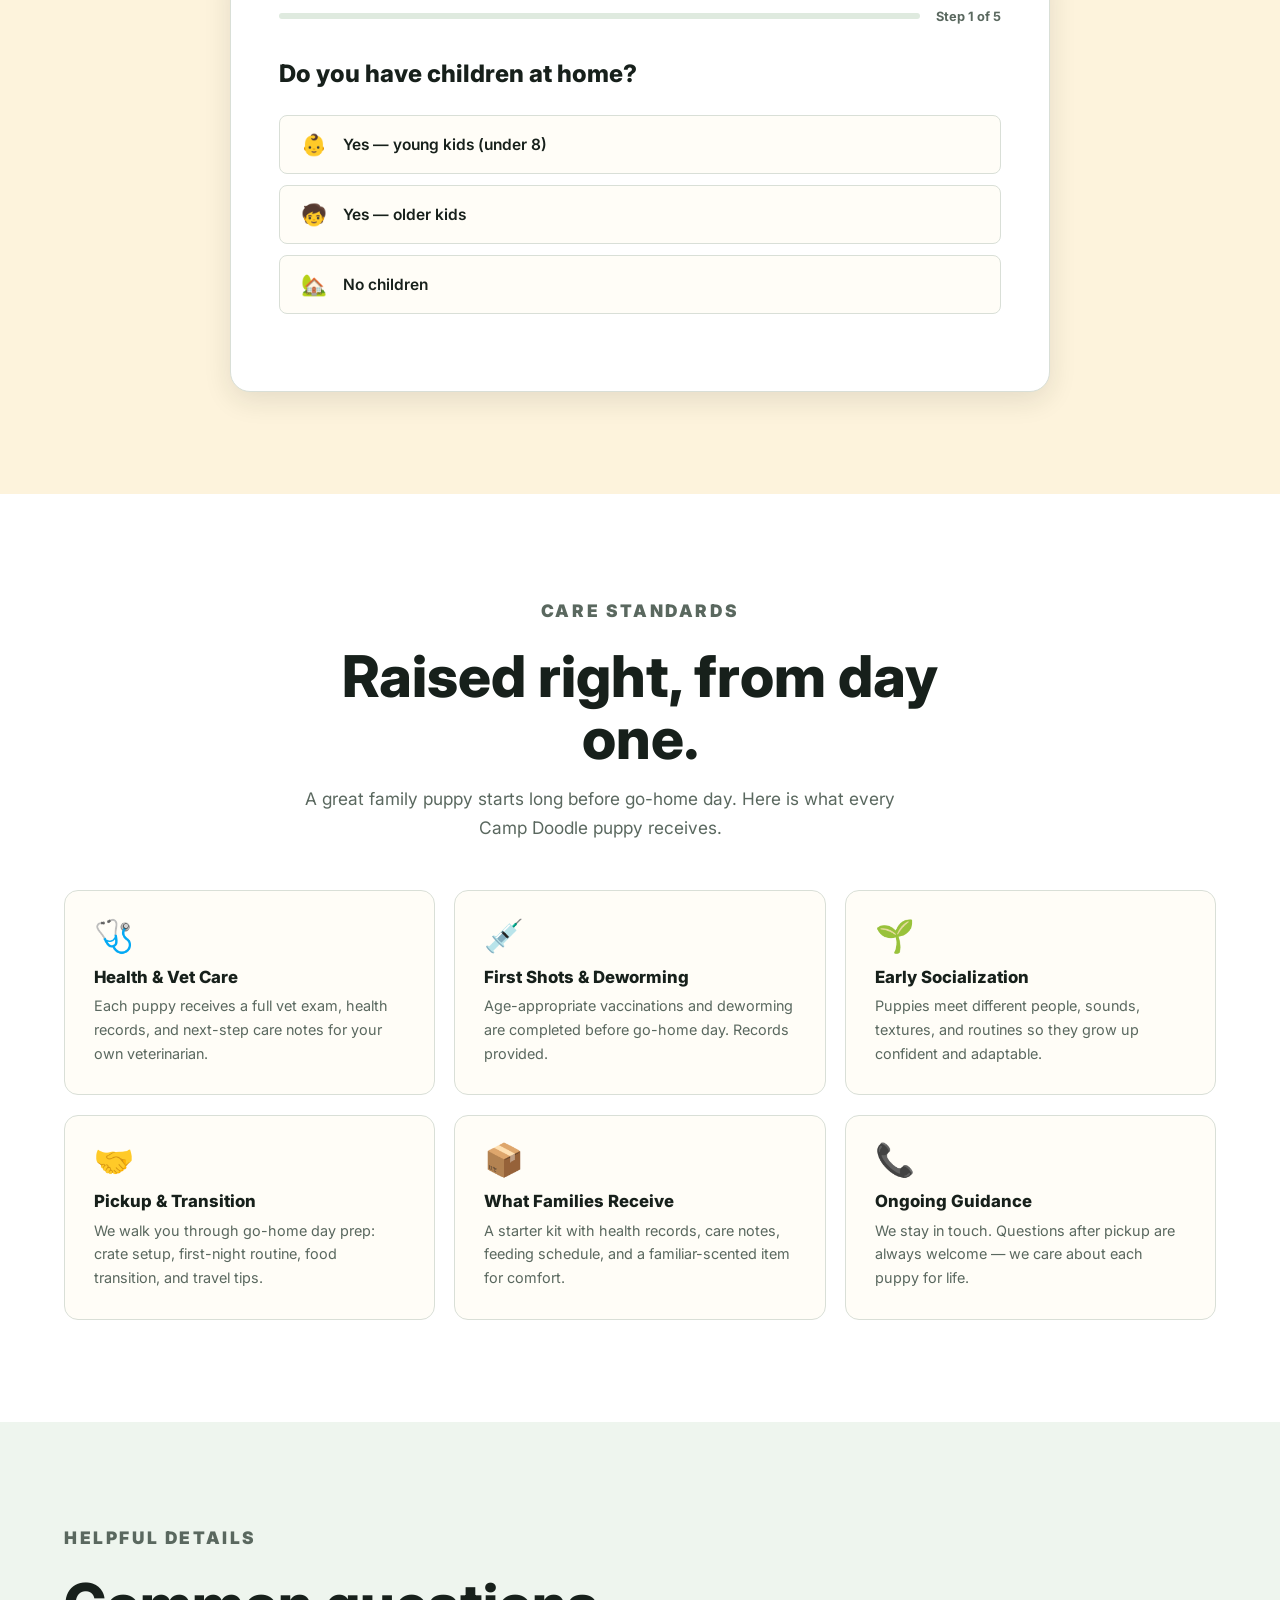
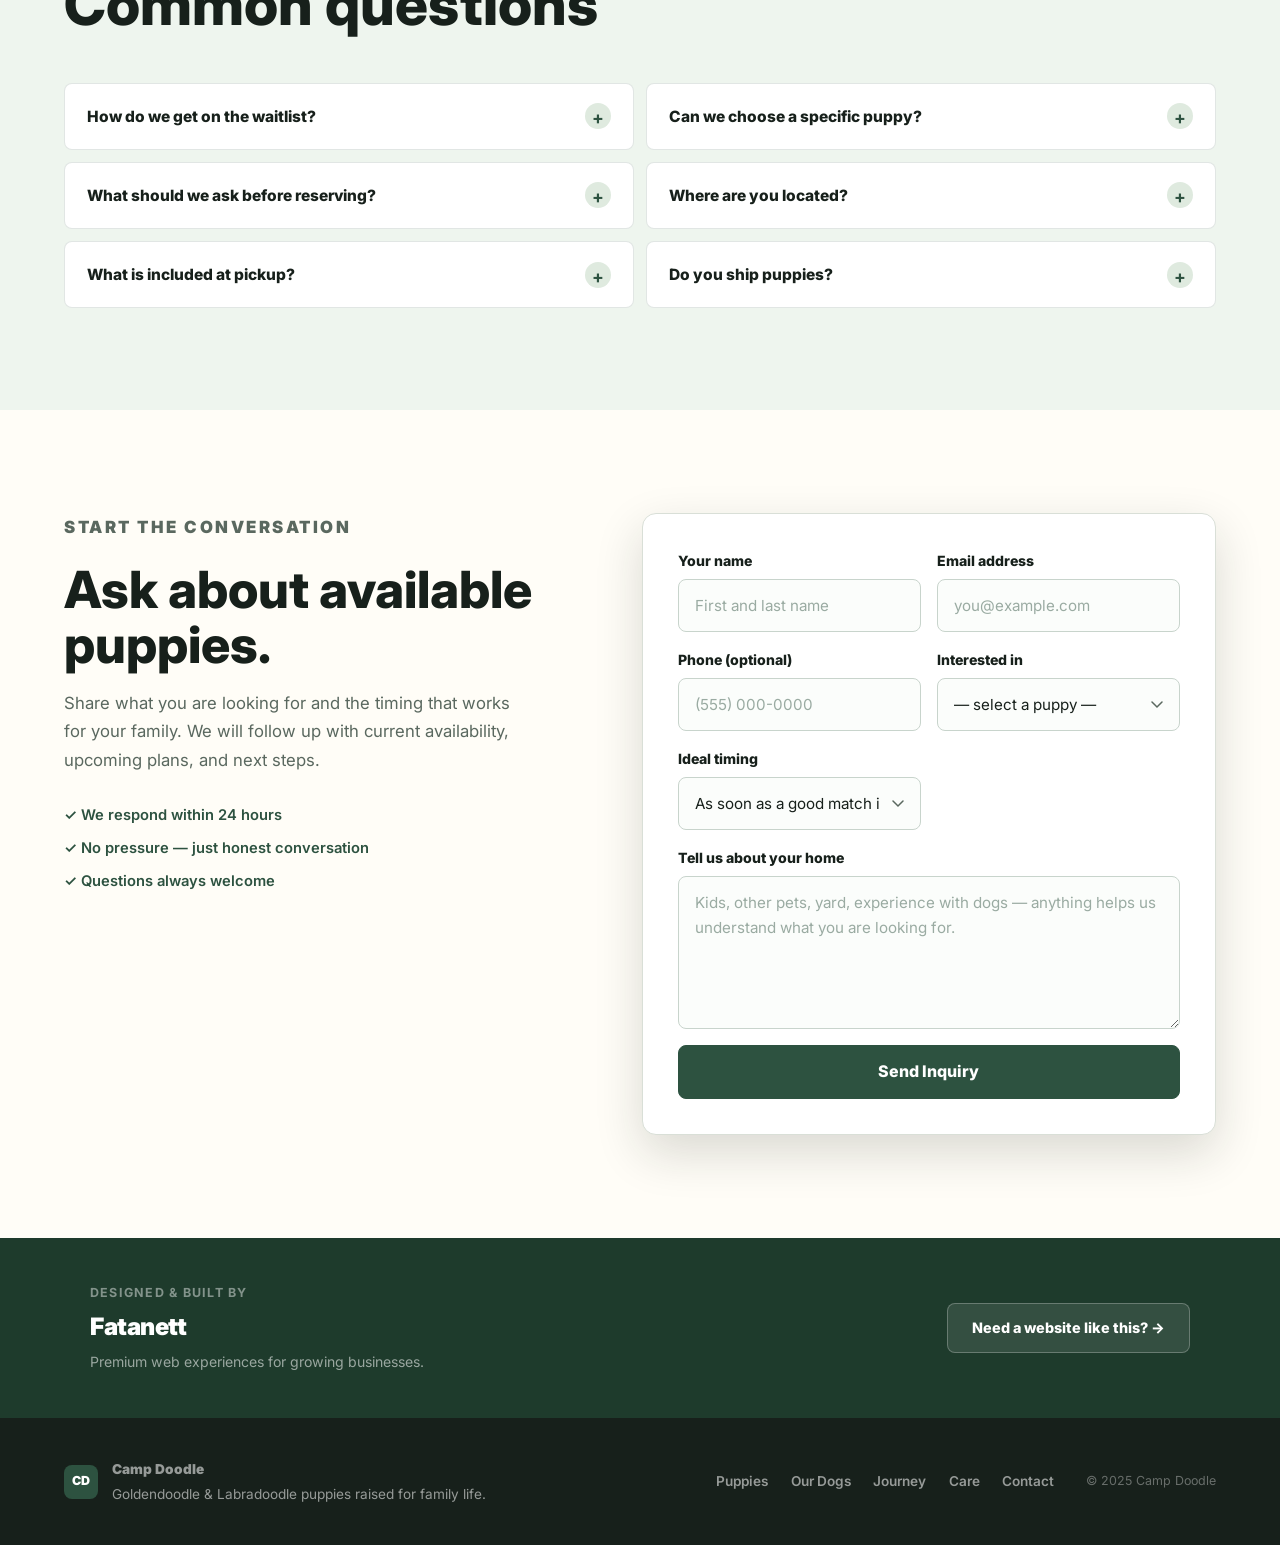
==== commit 638ff469: "Add 2026 CampDoodle litter — seven real puppies with ID cards and vaccine records Replaces placehold" ====
--- a/index.html
+++ b/index.html
@@ -1,266 +1,417 @@
 <!doctype html>
 <html lang="en">
-  <head>
-    <meta charset="utf-8">
-    <meta name="viewport" content="width=device-width, initial-scale=1">
-    <title>Camp Doodle | Goldendoodle and Labradoodle Puppies</title>
-    <meta
-      name="description"
-      content="Camp Doodle raises Goldendoodle and Labradoodle puppies for families looking for friendly, well-socialized companions."
-    >
-    <link rel="stylesheet" href="styles.css">
-  </head>
-  <body>
-    <header class="site-header">
-      <a class="brand" href="#home" aria-label="Camp Doodle home">
-        <span class="brand-mark">CD</span>
-        <span>Camp Doodle</span>
+<head>
+  <meta charset="utf-8">
+  <meta name="viewport" content="width=device-width, initial-scale=1">
+  <title>Camp Doodle | Family-Raised Goldendoodle &amp; Labradoodle Puppies</title>
+  <meta name="description" content="Camp Doodle raises affectionate, confident Goldendoodle and Labradoodle puppies for families. Born May 18 — meet our available puppies and start your inquiry today.">
+
+  <!-- Open Graph -->
+  <meta property="og:title" content="Camp Doodle | Family-Raised Doodle Puppies">
+  <meta property="og:description" content="Affectionate, confident Goldendoodle and Labradoodle puppies raised with care, daily socialization, and real family love.">
+  <meta property="og:image" content="assets/og-image.jpg">
+  <meta property="og:type" content="website">
+
+  <!-- Fonts -->
+  <link rel="preconnect" href="https://fonts.googleapis.com">
+  <link rel="preconnect" href="https://fonts.gstatic.com" crossorigin>
+  <link href="https://fonts.googleapis.com/css2?family=Inter:wght@400;500;600;700;800;900&display=swap" rel="stylesheet">
+
+  <link rel="stylesheet" href="styles.css">
+</head>
+<body>
+
+<!-- Custom cursor (desktop only) -->
+<div class="cursor-dot" aria-hidden="true"></div>
+<div class="cursor-ring" aria-hidden="true"></div>
+
+<!-- ─── HEADER ─────────────────────────────────────────────────────────── -->
+<header class="site-header" id="site-header">
+  <a class="brand" href="#home" aria-label="Camp Doodle home">
+    <span class="brand-mark" aria-hidden="true">CD</span>
+    <span class="brand-name">Camp Doodle</span>
+  </a>
+
+  <nav class="nav-links" id="nav-links" aria-label="Primary navigation">
+    <a href="#puppies">Puppies</a>
+    <a href="#parents">Our Dogs</a>
+    <a href="#journey">Journey</a>
+    <a href="#quiz">Find Your Match</a>
+    <a href="#care">Care</a>
+    <a href="#contact">Contact</a>
+  </nav>
+
+  <div class="header-right">
+    <a class="button primary nav-cta" href="#contact">Ask About Puppies</a>
+    <button class="hamburger" id="hamburger" aria-label="Open menu" aria-expanded="false" aria-controls="mobile-menu">
+      <span></span><span></span><span></span>
+    </button>
+  </div>
+</header>
+
+<!-- Mobile menu -->
+<div class="mobile-menu" id="mobile-menu" aria-hidden="true" role="dialog" aria-label="Navigation menu">
+  <button class="mobile-menu-close" id="mobile-menu-close" aria-label="Close menu">&times;</button>
+  <nav aria-label="Mobile navigation">
+    <a href="#puppies">Puppies</a>
+    <a href="#parents">Our Dogs</a>
+    <a href="#journey">Journey</a>
+    <a href="#quiz">Find Your Match</a>
+    <a href="#care">Care</a>
+    <a href="#contact">Contact</a>
+  </nav>
+  <a class="button primary" href="#contact">Ask About Puppies</a>
+</div>
+<div class="mobile-menu-backdrop" id="mobile-menu-backdrop" aria-hidden="true"></div>
+
+<!-- ─── HERO ───────────────────────────────────────────────────────────── -->
+<main>
+<section class="hero" id="home" aria-labelledby="hero-title">
+
+  <!-- Media layer: video takes priority; falls back to image if video missing -->
+  <div class="hero-media" aria-hidden="true">
+    <!-- Replace hero-puppies.mp4 with a short muted clip (< 15s, < 8 MB) -->
+    <video class="hero-video" autoplay muted loop playsinline
+           poster="assets/camp-doodle-hero.png">
+      <source src="assets/hero-puppies.mp4" type="video/mp4">
+    </video>
+    <!-- Fallback image (current photo already in assets/) -->
+    <img class="hero-bg" src="assets/camp-doodle-hero.png"
+         alt="A golden doodle sitting in a sunlit green yard at Camp Doodle."
+         loading="eager">
+  </div>
+
+  <div class="hero-overlay" aria-hidden="true"></div>
+
+  <div class="hero-content reveal">
+    <p class="eyebrow">Goldendoodles &amp; Labradoodles</p>
+    <h1 id="hero-title">Family-raised doodles<br>with a loving start.</h1>
+    <p class="hero-sub">
+      Affectionate, confident companions raised with steady socialization,
+      daily handling, and genuine family love — at Camp Doodle.
+    </p>
+    <div class="hero-actions">
+      <a class="button primary magnetic" href="#puppies">View Available Puppies</a>
+      <a class="button secondary magnetic" href="#contact">Ask About Puppies</a>
+    </div>
+  </div>
+
+  <button class="hero-scroll-hint" onclick="document.getElementById('pillars').scrollIntoView({behavior:'smooth'})" aria-label="Scroll down">
+    <span>Scroll</span>
+    <svg width="16" height="24" viewBox="0 0 16 24" fill="none" aria-hidden="true">
+      <rect x="1" y="1" width="14" height="22" rx="7" stroke="currentColor" stroke-width="1.5"/>
+      <circle class="scroll-dot" cx="8" cy="7" r="2.5" fill="currentColor"/>
+    </svg>
+  </button>
+</section>
+
+<!-- ─── PILLARS ────────────────────────────────────────────────────────── -->
+<section class="pillars-section" id="pillars" aria-label="Camp Doodle highlights">
+  <div class="pillar reveal">
+    <span class="pillar-num" aria-hidden="true">01</span>
+    <h2>Family focused</h2>
+    <p>Puppies are handled daily and gently introduced to household sights, sounds, and routines from day one.</p>
+  </div>
+  <div class="pillar reveal" style="--delay:0.1s">
+    <span class="pillar-num" aria-hidden="true">02</span>
+    <h2>Clear communication</h2>
+    <p>Families receive photos, updates, and practical preparation notes well before go-home day.</p>
+  </div>
+  <div class="pillar reveal" style="--delay:0.2s">
+    <span class="pillar-num" aria-hidden="true">03</span>
+    <h2>Thoughtful matching</h2>
+    <p>We learn about your home, schedule, and goals so each puppy lands in the best possible fit.</p>
+  </div>
+</section>
+
+<!-- ─── AVAILABLE PUPPIES ──────────────────────────────────────────────── -->
+<section class="section puppies-section" id="puppies" aria-labelledby="puppies-title">
+  <div class="section-heading reveal">
+    <p class="eyebrow">Born May 19, 2026</p>
+    <h2 id="puppies-title">Meet the CampDoodle litter</h2>
+    <p>Seven Goldendoodle puppies raised in our home with daily attention, love, and a real head-start on the big world. First 5-way puppy vaccine record started June 26, 2026. Ready for homes July 14, 2026. Click any puppy to learn more.</p>
+  </div>
+
+  <!-- Status filter -->
+  <div class="puppy-filter reveal" role="group" aria-label="Filter puppies by status">
+    <button class="filter-btn active" data-filter="all">All</button>
+    <button class="filter-btn" data-filter="available">Available</button>
+    <button class="filter-btn" data-filter="keeper">Possible Keeper</button>
+    <button class="filter-btn" data-filter="reserved">Reserved</button>
+    <button class="filter-btn" data-filter="pending">Pending</button>
+  </div>
+
+  <!-- JS renders puppy cards here -->
+  <div class="puppy-grid" id="puppy-grid" aria-live="polite">
+    <noscript>
+      <p style="color:var(--muted);padding:2rem 0">Please enable JavaScript to view puppy profiles.</p>
+    </noscript>
+  </div>
+</section>
+
+<!-- ─── MEET THE PARENTS ───────────────────────────────────────────────── -->
+<section class="section parents-section" id="parents" aria-labelledby="parents-title">
+  <div class="section-heading reveal">
+    <p class="eyebrow">Behind the litter</p>
+    <h2 id="parents-title">Meet the dogs</h2>
+    <p>Great puppies start with great parents — and a very devoted puppy sitter.</p>
+  </div>
+  <!-- JS renders parent cards here -->
+  <div class="parents-grid" id="parents-grid"></div>
+</section>
+
+<!-- ─── PUPPY JOURNEY TIMELINE ─────────────────────────────────────────── -->
+<section class="journey-section" id="journey" aria-labelledby="journey-title">
+  <div class="journey-inner">
+    <div class="section-heading reveal">
+      <p class="eyebrow">The first eight weeks</p>
+      <h2 id="journey-title">A puppy's journey</h2>
+      <p>Every Camp Doodle puppy follows a thoughtful, caring path from birth to their new home.</p>
+    </div>
+    <!-- JS renders timeline steps here -->
+    <div class="journey-track" id="journey-track" aria-label="Puppy development timeline">
+      <div class="journey-line" aria-hidden="true"></div>
+    </div>
+  </div>
+</section>
+
+<!-- ─── VIDEO REELS ────────────────────────────────────────────────────── -->
+<section class="section reels-section" id="reels" aria-labelledby="reels-title">
+  <div class="section-heading reveal">
+    <p class="eyebrow">Puppy moments</p>
+    <h2 id="reels-title">Watch them grow</h2>
+    <p>Real clips from the whelping box, the yard, and Aunt Piper's watchful shift.</p>
+  </div>
+  <!-- JS renders reel cards here -->
+  <div class="reels-grid" id="reels-grid"></div>
+</section>
+
+<!-- ─── PUPPY MATCH QUIZ ───────────────────────────────────────────────── -->
+<section class="quiz-section" id="quiz" aria-labelledby="quiz-title">
+  <div class="quiz-inner">
+    <div class="section-heading reveal">
+      <p class="eyebrow">Find your match</p>
+      <h2 id="quiz-title">Which puppy fits your family?</h2>
+      <p>Answer five quick questions and we will show you the puppies that match your home and lifestyle.</p>
+    </div>
+    <div class="quiz-card reveal" id="quiz-card" role="region" aria-live="polite" aria-label="Puppy match quiz">
+      <!-- JS renders quiz steps here -->
+    </div>
+  </div>
+</section>
+
+<!-- ─── CARE / TRUST ───────────────────────────────────────────────────── -->
+<section class="section care-section" id="care" aria-labelledby="care-title">
+  <div class="section-heading reveal" style="text-align:center;max-width:680px;margin:0 auto 3rem">
+    <p class="eyebrow">Care standards</p>
+    <h2 id="care-title">Raised right, from day one.</h2>
+    <p>A great family puppy starts long before go-home day. Here is what every Camp Doodle puppy receives.</p>
+  </div>
+  <div class="care-grid">
+    <article class="care-card reveal">
+      <div class="care-icon" aria-hidden="true">🩺</div>
+      <h3>Health &amp; Vet Care</h3>
+      <p>Each puppy receives a full vet exam, health records, and next-step care notes for your own veterinarian.</p>
+    </article>
+    <article class="care-card reveal" style="--delay:0.08s">
+      <div class="care-icon" aria-hidden="true">💉</div>
+      <h3>First Shots &amp; Deworming</h3>
+      <p>Age-appropriate vaccinations and deworming are completed before go-home day. Records provided.</p>
+    </article>
+    <article class="care-card reveal" style="--delay:0.16s">
+      <div class="care-icon" aria-hidden="true">🌱</div>
+      <h3>Early Socialization</h3>
+      <p>Puppies meet different people, sounds, textures, and routines so they grow up confident and adaptable.</p>
+    </article>
+    <article class="care-card reveal" style="--delay:0.24s">
+      <div class="care-icon" aria-hidden="true">🤝</div>
+      <h3>Pickup &amp; Transition</h3>
+      <p>We walk you through go-home day prep: crate setup, first-night routine, food transition, and travel tips.</p>
+    </article>
+    <article class="care-card reveal" style="--delay:0.32s">
+      <div class="care-icon" aria-hidden="true">📦</div>
+      <h3>What Families Receive</h3>
+      <p>A starter kit with health records, care notes, feeding schedule, and a familiar-scented item for comfort.</p>
+    </article>
+    <article class="care-card reveal" style="--delay:0.4s">
+      <div class="care-icon" aria-hidden="true">📞</div>
+      <h3>Ongoing Guidance</h3>
+      <p>We stay in touch. Questions after pickup are always welcome — we care about each puppy for life.</p>
+    </article>
+  </div>
+</section>
+
+<!-- ─── FAQ ───────────────────────────────────────────────────────────── -->
+<section class="faq-section" aria-labelledby="faq-title">
+  <div class="section-heading compact reveal">
+    <p class="eyebrow">Helpful details</p>
+    <h2 id="faq-title">Common questions</h2>
+  </div>
+  <div class="faq-grid">
+    <details class="reveal">
+      <summary>How do we get on the waitlist?</summary>
+      <p>Send an inquiry below with your timing, preferred breed, and a little about your home. We will follow up with current plans and availability.</p>
+    </details>
+    <details class="reveal" style="--delay:0.05s">
+      <summary>Can we choose a specific puppy?</summary>
+      <p>Selections work best when temperament and family fit guide the decision. We will help you find the right match — and the quiz above is a great starting point.</p>
+    </details>
+    <details class="reveal">
+      <summary>What should we ask before reserving?</summary>
+      <p>Ask about parent dogs, health records, go-home timing, coat type expectations, and what support looks like after pickup. We will answer every question honestly.</p>
+    </details>
+    <details class="reveal" style="--delay:0.05s">
+      <summary>Where are you located?</summary>
+      <p>We are a home-based breeder. Location details and pickup logistics are shared directly with families after initial contact.</p>
+    </details>
+    <details class="reveal">
+      <summary>What is included at pickup?</summary>
+      <p>Health records, vaccination documentation, a care guide, feeding notes, and a familiar-scented item to help your puppy settle in.</p>
+    </details>
+    <details class="reveal" style="--delay:0.05s">
+      <summary>Do you ship puppies?</summary>
+      <p>We prefer in-person pickup so families can meet their puppy before going home. Reach out to discuss your situation and we will explore what works best.</p>
+    </details>
+  </div>
+</section>
+
+<!-- ─── CONTACT ────────────────────────────────────────────────────────── -->
+<section class="contact-section" id="contact" aria-labelledby="contact-title">
+  <div class="contact-copy reveal">
+    <p class="eyebrow">Start the conversation</p>
+    <h2 id="contact-title">Ask about available puppies.</h2>
+    <p>
+      Share what you are looking for and the timing that works for your family.
+      We will follow up with current availability, upcoming plans, and next steps.
+    </p>
+    <ul class="contact-trust">
+      <li>✓ We respond within 24 hours</li>
+      <li>✓ No pressure — just honest conversation</li>
+      <li>✓ Questions always welcome</li>
+    </ul>
+  </div>
+
+  <form
+    class="inquiry-form reveal"
+    name="puppy-inquiry"
+    method="POST"
+    data-netlify="true"
+    netlify-honeypot="bot-field"
+    action="/thank-you.html"
+  >
+    <input type="hidden" name="form-name" value="puppy-inquiry">
+    <p class="hidden-field" aria-hidden="true">
+      <label>Do not fill this out <input name="bot-field" tabindex="-1"></label>
+    </p>
+
+    <div class="form-row">
+      <label for="name">Your name</label>
+      <input id="name" name="name" type="text" autocomplete="name"
+             placeholder="First and last name" required>
+    </div>
+    <div class="form-row">
+      <label for="email">Email address</label>
+      <input id="email" name="email" type="email" autocomplete="email"
+             placeholder="you@example.com" required>
+    </div>
+    <div class="form-row">
+      <label for="phone">Phone (optional)</label>
+      <input id="phone" name="phone" type="tel" autocomplete="tel"
+             placeholder="(555) 000-0000">
+    </div>
+    <div class="form-row">
+      <label for="puppy">Interested in</label>
+      <select id="puppy" name="puppy">
+        <option value="">— select a puppy —</option>
+        <option>Coby (ID 600) — Male</option>
+        <option>Nova (ID 605) — Female</option>
+        <option>Maple (ID 608) — Female</option>
+        <option>Lumi (ID 610) — Female</option>
+        <option>Elvis (ID 630) — Male</option>
+        <option>Onyx (ID 634) — Male</option>
+        <option>Finn (ID 635) — Male</option>
+        <option>Still deciding — open to a match</option>
+      </select>
+    </div>
+    <div class="form-row">
+      <label for="timeline">Ideal timing</label>
+      <select id="timeline" name="timeline">
+        <option>As soon as a good match is available</option>
+        <option>Within 3 months</option>
+        <option>Within 6 months</option>
+        <option>Planning ahead</option>
+      </select>
+    </div>
+    <div class="form-row full">
+      <label for="message">Tell us about your home</label>
+      <textarea id="message" name="message" rows="5"
+                placeholder="Kids, other pets, yard, experience with dogs — anything helps us understand what you are looking for."
+                required></textarea>
+    </div>
+    <button class="button primary form-button magnetic" type="submit">Send Inquiry</button>
+  </form>
+</section>
+
+<!-- ─── FATANETT STRIP ─────────────────────────────────────────────────── -->
+<section class="fatanett-strip" aria-label="Site credits">
+  <div class="fatanett-inner">
+    <div class="fatanett-copy">
+      <p class="fatanett-label">Designed &amp; built by</p>
+      <a class="fatanett-brand" href="https://fatanett.com" target="_blank" rel="noopener noreferrer">
+        Fatanett
       </a>
-      <nav class="nav-links" aria-label="Primary navigation">
-        <a href="#puppies">Puppies</a>
-        <a href="#process">Process</a>
-        <a href="#care">Care</a>
-        <a href="#contact">Contact</a>
-      </nav>
-    </header>
-
-    <main id="home">
-      <section class="hero" aria-labelledby="hero-title">
-        <img
-          class="hero-image"
-          src="assets/camp-doodle-hero.png"
-          alt="A happy cream doodle sitting in a sunlit green yard."
-        >
-        <div class="hero-overlay"></div>
-        <div class="hero-content">
-          <p class="eyebrow">Goldendoodles and Labradoodles</p>
-          <h1 id="hero-title">Puppies raised for family life.</h1>
-          <p>
-            Camp Doodle helps families find affectionate, confident doodle companions
-            with a thoughtful start, steady socialization, and clear guidance.
-          </p>
-          <div class="hero-actions">
-            <a class="button primary" href="#contact">Ask about puppies</a>
-            <a class="button secondary" href="#process">How it works</a>
-          </div>
-        </div>
-      </section>
-
-      <section class="intro-section" aria-label="Camp Doodle highlights">
-        <div class="intro-item">
-          <span class="stat">01</span>
-          <h2>Family focused</h2>
-          <p>Puppies are handled daily and introduced to normal household sights, sounds, and routines.</p>
-        </div>
-        <div class="intro-item">
-          <span class="stat">02</span>
-          <h2>Clear communication</h2>
-          <p>Families receive updates, photos, and practical preparation notes before go-home day.</p>
-        </div>
-        <div class="intro-item">
-          <span class="stat">03</span>
-          <h2>Thoughtful matching</h2>
-          <p>We learn about your home, schedule, and goals so each puppy has the best possible fit.</p>
-        </div>
-      </section>
-
-      <section class="section" id="puppies">
-        <div class="section-heading">
-          <p class="eyebrow">Available and upcoming</p>
-          <h2>Puppy plans</h2>
-          <p>
-            Start here for the basics. As litters are planned and puppies arrive,
-            this section can be updated with photos, birth dates, parents, and availability.
-          </p>
-        </div>
-        <div class="puppy-grid">
-          <article class="puppy-card">
-            <div class="card-topline">Waitlist open</div>
-            <h3>Goldendoodles</h3>
-            <p>Friendly, people-loving companions with soft coats and playful energy.</p>
-            <dl>
-              <div>
-                <dt>Best for</dt>
-                <dd>Active families</dd>
-              </div>
-              <div>
-                <dt>Next step</dt>
-                <dd>Send an inquiry</dd>
-              </div>
-            </dl>
-          </article>
-          <article class="puppy-card accent-card">
-            <div class="card-topline">Planning ahead</div>
-            <h3>Labradoodles</h3>
-            <p>Bright, affectionate puppies with a sturdy, eager-to-learn temperament.</p>
-            <dl>
-              <div>
-                <dt>Best for</dt>
-                <dd>Companion homes</dd>
-              </div>
-              <div>
-                <dt>Next step</dt>
-                <dd>Join updates</dd>
-              </div>
-            </dl>
-          </article>
-          <article class="puppy-card">
-            <div class="card-topline">Good to know</div>
-            <h3>Going home</h3>
-            <p>Puppies go home with transition guidance and a starter plan for the first weeks.</p>
-            <dl>
-              <div>
-                <dt>Focus</dt>
-                <dd>Confidence</dd>
-              </div>
-              <div>
-                <dt>Support</dt>
-                <dd>Family prep</dd>
-              </div>
-            </dl>
-          </article>
-        </div>
-      </section>
-
-      <section class="process-section" id="process">
-        <div class="section-heading compact">
-          <p class="eyebrow">Simple next steps</p>
-          <h2>The Camp Doodle process</h2>
-        </div>
-        <ol class="timeline">
-          <li>
-            <span>1</span>
-            <div>
-              <h3>Tell us about your family</h3>
-              <p>Share your home setup, experience with dogs, timing, and what you hope for in a puppy.</p>
-            </div>
-          </li>
-          <li>
-            <span>2</span>
-            <div>
-              <h3>Get litter updates</h3>
-              <p>We keep interested families posted as plans are confirmed and puppies are growing.</p>
-            </div>
-          </li>
-          <li>
-            <span>3</span>
-            <div>
-              <h3>Prepare for go-home day</h3>
-              <p>You receive practical notes for food, crate setup, training, grooming, and the ride home.</p>
-            </div>
-          </li>
-        </ol>
-      </section>
-
-      <section class="section care-section" id="care">
-        <div class="care-copy">
-          <p class="eyebrow">Care standards</p>
-          <h2>Raised with a steady routine and a soft landing.</h2>
-          <p>
-            A great family puppy starts before go-home day. Camp Doodle focuses on daily handling,
-            early confidence building, clean spaces, and honest conversations with each family.
-          </p>
-        </div>
-        <div class="care-list" aria-label="Care priorities">
-          <div>
-            <h3>Early socialization</h3>
-            <p>Gentle exposure to household life helps puppies grow into curious, adaptable companions.</p>
-          </div>
-          <div>
-            <h3>Veterinary guidance</h3>
-            <p>Families receive clear health records and next-step care notes for their own veterinarian.</p>
-          </div>
-          <div>
-            <h3>Lifetime mindset</h3>
-            <p>Matching is based on temperament, lifestyle, timing, and the long-term needs of the puppy.</p>
-          </div>
-        </div>
-      </section>
-
-      <section class="faq-section" aria-labelledby="faq-title">
-        <div class="section-heading compact">
-          <p class="eyebrow">Helpful details</p>
-          <h2 id="faq-title">Common questions</h2>
-        </div>
-        <div class="faq-grid">
-          <details>
-            <summary>How do we get on the waitlist?</summary>
-            <p>Send an inquiry with your timing, preferred breed, and a little about your home.</p>
-          </details>
-          <details>
-            <summary>Can we choose a specific puppy?</summary>
-            <p>Selections work best when temperament and family fit lead the decision.</p>
-          </details>
-          <details>
-            <summary>What should we ask before reserving?</summary>
-            <p>Ask about parent dogs, health records, go-home timing, coat expectations, and support.</p>
-          </details>
-          <details>
-            <summary>Where are you located?</summary>
-            <p>Add your city or region here so local families know whether travel is practical.</p>
-          </details>
-        </div>
-      </section>
-
-      <section class="contact-section" id="contact" aria-labelledby="contact-title">
-        <div class="contact-copy">
-          <p class="eyebrow">Start the conversation</p>
-          <h2 id="contact-title">Ask about upcoming puppies.</h2>
-          <p>
-            Share what you are looking for and the timeline that would work for your family.
-            We will follow up with current plans and next steps.
-          </p>
-        </div>
-        <form
-          class="inquiry-form"
-          name="puppy-inquiry"
-          method="POST"
-          data-netlify="true"
-          netlify-honeypot="bot-field"
-          action="/thank-you.html"
-        >
-          <input type="hidden" name="form-name" value="puppy-inquiry">
-          <p class="hidden-field">
-            <label>Do not fill this out <input name="bot-field"></label>
-          </p>
-          <div class="form-row">
-            <label for="name">Name</label>
-            <input id="name" name="name" type="text" autocomplete="name" required>
-          </div>
-          <div class="form-row">
-            <label for="email">Email</label>
-            <input id="email" name="email" type="email" autocomplete="email" required>
-          </div>
-          <div class="form-row">
-            <label for="breed">Interested in</label>
-            <select id="breed" name="breed">
-              <option>Goldendoodle</option>
-              <option>Labradoodle</option>
-              <option>Either breed</option>
-              <option>Still deciding</option>
-            </select>
-          </div>
-          <div class="form-row">
-            <label for="timeline">Ideal timing</label>
-            <select id="timeline" name="timeline">
-              <option>As soon as a good fit is available</option>
-              <option>Within 3 months</option>
-              <option>Within 6 months</option>
-              <option>Planning for later</option>
-            </select>
-          </div>
-          <div class="form-row full">
-            <label for="message">Tell us about your home</label>
-            <textarea id="message" name="message" rows="5" required></textarea>
-          </div>
-          <button class="button primary form-button" type="submit">Send inquiry</button>
-        </form>
-      </section>
-    </main>
-
-    <footer class="site-footer">
-      <p>Camp Doodle</p>
-      <p>Goldendoodle and Labradoodle puppies raised for family life.</p>
-    </footer>
-  </body>
+      <p class="fatanett-sub">Premium web experiences for growing businesses.</p>
+    </div>
+    <a class="button fatanett-cta" href="https://fatanett.com" target="_blank" rel="noopener noreferrer">
+      Need a website like this? →
+    </a>
+  </div>
+</section>
+
+</main>
+
+<!-- ─── FOOTER ────────────────────────────────────────────────────────── -->
+<footer class="site-footer">
+  <div class="footer-brand">
+    <span class="brand-mark small" aria-hidden="true">CD</span>
+    <div>
+      <p class="footer-name">Camp Doodle</p>
+      <p>Goldendoodle &amp; Labradoodle puppies raised for family life.</p>
+    </div>
+  </div>
+  <nav class="footer-links" aria-label="Footer navigation">
+    <a href="#puppies">Puppies</a>
+    <a href="#parents">Our Dogs</a>
+    <a href="#journey">Journey</a>
+    <a href="#care">Care</a>
+    <a href="#contact">Contact</a>
+  </nav>
+  <p class="footer-credit">© 2025 Camp Doodle</p>
+</footer>
+
+<!-- Back to top -->
+<button class="back-to-top" id="back-to-top" aria-label="Back to top" title="Back to top">
+  <svg width="18" height="18" viewBox="0 0 18 18" fill="none" aria-hidden="true">
+    <path d="M9 14V4M9 4L4 9M9 4L14 9" stroke="currentColor" stroke-width="2" stroke-linecap="round" stroke-linejoin="round"/>
+  </svg>
+</button>
+
+<!-- Sticky mobile CTA -->
+<div class="sticky-mobile-cta" id="sticky-cta" aria-hidden="true">
+  <a class="button primary" href="#contact">Ask About Puppies</a>
+</div>
+
+<!-- ─── PUPPY MODAL ────────────────────────────────────────────────────── -->
+<div class="modal-overlay" id="puppy-modal" role="dialog" aria-modal="true" aria-labelledby="modal-title" hidden>
+  <div class="modal-panel">
+    <button class="modal-close" id="modal-close" aria-label="Close puppy profile">&times;</button>
+    <div class="modal-body" id="modal-body">
+      <!-- Filled by JS -->
+    </div>
+  </div>
+</div>
+
+<script src="data.js"></script>
+<script src="script.js"></script>
+</body>
 </html>
--- a/styles.css
+++ b/styles.css
@@ -1,216 +1,508 @@
+/* ═══════════════════════════════════════════════════════════
+   Camp Doodle — Premium Styles
+   ═══════════════════════════════════════════════════════════ */
+
+/* ─── Design Tokens ──────────────────────────────────────── */
 :root {
-  --ink: #17201b;
-  --muted: #5a685f;
-  --paper: #fffdf7;
-  --surface: #ffffff;
-  --sage: #dfeadf;
-  --moss: #355f46;
-  --teal: #137d74;
-  --coral: #d66d4f;
-  --gold: #d5a94c;
-  --line: #d9dfd7;
-  --shadow: 0 18px 42px rgba(23, 32, 27, 0.14);
-}
-
-* {
-  box-sizing: border-box;
-}
-
-html {
-  scroll-behavior: smooth;
-}
+  --ink:        #17201b;
+  --ink-soft:   #2c3a31;
+  --muted:      #5a685f;
+  --paper:      #fffdf7;
+  --surface:    #ffffff;
+  --sage:       #dfeadf;
+  --sage-light: #eef5ee;
+  --moss:       #2d5240;
+  --moss-mid:   #355f46;
+  --pine:       #1e3b2c;
+  --teal:       #137d74;
+  --teal-light: #e0f2f0;
+  --gold:       #c9972e;
+  --gold-light: #fdf3dc;
+  --coral:      #c8573a;
+  --line:       #d9dfd7;
+
+  --shadow-sm:  0 2px 8px rgba(23,32,27,.07);
+  --shadow-md:  0 8px 28px rgba(23,32,27,.11);
+  --shadow-lg:  0 18px 48px rgba(23,32,27,.16);
+  --shadow-xl:  0 32px 72px rgba(23,32,27,.22);
+
+  --radius-sm:  8px;
+  --radius-md:  14px;
+  --radius-lg:  20px;
+  --radius-xl:  28px;
+
+  --transition: 220ms cubic-bezier(.4,0,.2,1);
+}
+
+/* ─── Reset & Base ────────────────────────────────────────── */
+*, *::before, *::after { box-sizing: border-box; margin: 0; padding: 0; }
+
+html { scroll-behavior: smooth; }
 
 body {
-  margin: 0;
   background: var(--paper);
   color: var(--ink);
-  font-family: Inter, ui-sans-serif, system-ui, -apple-system, BlinkMacSystemFont, "Segoe UI", sans-serif;
-  line-height: 1.6;
-}
-
-a {
-  color: inherit;
-  text-decoration: none;
-}
-
-img {
-  display: block;
-  max-width: 100%;
-}
-
+  font-family: 'Inter', ui-sans-serif, system-ui, -apple-system, sans-serif;
+  line-height: 1.65;
+  overflow-x: hidden;
+  -webkit-font-smoothing: antialiased;
+}
+
+body.menu-open { overflow: hidden; }
+
+a { color: inherit; text-decoration: none; }
+img { display: block; max-width: 100%; }
+ul { list-style: none; }
+
+h1, h2, h3, h4 {
+  line-height: 1.08;
+  font-weight: 800;
+  overflow-wrap: anywhere;
+}
+
+p { overflow-wrap: anywhere; }
+
+/* ─── Custom Cursor ───────────────────────────────────────── */
+.cursor-dot,
+.cursor-ring {
+  pointer-events: none;
+  position: fixed;
+  top: 0; left: 0;
+  border-radius: 50%;
+  z-index: 9999;
+  will-change: transform;
+  transition: opacity .3s;
+}
+
+.cursor-dot {
+  width: 8px;
+  height: 8px;
+  background: var(--moss);
+  transform: translate(-50%, -50%);
+}
+
+.cursor-ring {
+  width: 36px;
+  height: 36px;
+  border: 1.5px solid rgba(45,82,64,.45);
+  transform: translate(-50%, -50%) scale(1);
+  transition: transform .18s ease, border-color .18s ease;
+}
+
+.cursor-ring.hovered {
+  transform: translate(-50%, -50%) scale(1.7);
+  border-color: var(--moss);
+}
+
+@media (hover: none) {
+  .cursor-dot, .cursor-ring { display: none; }
+}
+
+/* ─── Scroll Reveal ───────────────────────────────────────── */
+.reveal {
+  opacity: 0;
+  transform: translateY(28px);
+  transition: opacity .65s ease var(--delay, 0s),
+              transform .65s ease var(--delay, 0s);
+}
+
+.reveal.visible {
+  opacity: 1;
+  transform: translateY(0);
+}
+
+@media (prefers-reduced-motion: reduce) {
+  .reveal {
+    opacity: 1;
+    transform: none;
+    transition: none;
+  }
+}
+
+/* ─── Typography helpers ──────────────────────────────────── */
+.eyebrow {
+  display: inline-block;
+  color: var(--teal);
+  font-size: .78rem;
+  font-weight: 900;
+  letter-spacing: .15em;
+  text-transform: uppercase;
+  margin-bottom: .9rem;
+}
+
+/* ─── Buttons ─────────────────────────────────────────────── */
+.button {
+  display: inline-flex;
+  align-items: center;
+  justify-content: center;
+  gap: .5rem;
+  min-height: 50px;
+  padding: .8rem 1.5rem;
+  border: 1.5px solid transparent;
+  border-radius: var(--radius-sm);
+  font-family: inherit;
+  font-size: .95rem;
+  font-weight: 800;
+  line-height: 1.1;
+  cursor: pointer;
+  transition: transform var(--transition),
+              box-shadow var(--transition),
+              background var(--transition),
+              border-color var(--transition);
+  white-space: nowrap;
+}
+
+.button:focus-visible {
+  outline: 3px solid var(--teal);
+  outline-offset: 3px;
+}
+
+.primary {
+  color: #fff;
+  background: var(--moss);
+  border-color: var(--moss);
+}
+.primary:hover { background: var(--pine); border-color: var(--pine); box-shadow: var(--shadow-md); }
+
+.secondary {
+  color: var(--moss);
+  background: rgba(255,255,255,.78);
+  border-color: rgba(45,82,64,.3);
+  backdrop-filter: blur(6px);
+}
+.secondary:hover { background: #fff; box-shadow: var(--shadow-sm); }
+
+/* ─── Section helpers ─────────────────────────────────────── */
+.section {
+  padding: clamp(4rem, 8vw, 7rem) 5vw;
+}
+
+.section-heading {
+  max-width: 760px;
+  margin-bottom: 3rem;
+}
+
+.section-heading.compact { max-width: 600px; }
+
+.section-heading h2 {
+  font-size: clamp(2rem, 4.5vw, 3.6rem);
+  margin: .35rem 0 1rem;
+}
+
+.section-heading p {
+  color: var(--muted);
+  font-size: 1.08rem;
+  max-width: 600px;
+}
+
+/* ══════════════════════════════════════════════════════════
+   HEADER
+   ══════════════════════════════════════════════════════════ */
 .site-header {
   position: sticky;
   top: 0;
-  z-index: 10;
+  z-index: 100;
   display: flex;
   align-items: center;
   justify-content: space-between;
-  min-height: 72px;
+  gap: 1.5rem;
+  min-height: 68px;
   padding: 0 5vw;
-  background: rgba(255, 253, 247, 0.92);
-  border-bottom: 1px solid rgba(217, 223, 215, 0.85);
-  backdrop-filter: blur(16px);
+  background: rgba(255,253,247,.92);
+  border-bottom: 1px solid rgba(217,223,215,.7);
+  backdrop-filter: blur(20px);
+  -webkit-backdrop-filter: blur(20px);
+  transition: box-shadow .3s ease;
+}
+
+.site-header.scrolled {
+  box-shadow: 0 4px 24px rgba(23,32,27,.08);
 }
 
 .brand {
   display: inline-flex;
   align-items: center;
-  gap: 0.75rem;
+  gap: .75rem;
   font-size: 1.04rem;
   font-weight: 800;
+  flex-shrink: 0;
 }
 
 .brand-mark {
   display: grid;
+  place-items: center;
   width: 42px;
   height: 42px;
+  color: #fff;
+  background: var(--moss);
+  border-radius: var(--radius-sm);
+  font-size: .85rem;
+  letter-spacing: 0;
+  font-weight: 900;
+  flex-shrink: 0;
+}
+
+.brand-mark.small {
+  width: 34px;
+  height: 34px;
+  font-size: .78rem;
+}
+
+.brand-name { color: var(--ink); }
+
+.nav-links {
+  display: flex;
+  align-items: center;
+  gap: clamp(.8rem, 2vw, 1.8rem);
+  color: var(--muted);
+  font-size: .9rem;
+  font-weight: 700;
+}
+
+.nav-links a {
+  padding: .4rem 0;
+  position: relative;
+}
+
+.nav-links a::after {
+  content: '';
+  position: absolute;
+  bottom: -2px;
+  left: 0;
+  width: 0;
+  height: 2px;
+  background: var(--teal);
+  border-radius: 2px;
+  transition: width var(--transition);
+}
+
+.nav-links a:hover, .nav-links a:focus-visible { color: var(--teal); }
+.nav-links a:hover::after { width: 100%; }
+
+.header-right {
+  display: flex;
+  align-items: center;
+  gap: .85rem;
+  flex-shrink: 0;
+}
+
+.nav-cta { min-height: 40px; padding: .55rem 1.1rem; font-size: .87rem; }
+
+/* Hamburger */
+.hamburger {
+  display: none;
+  flex-direction: column;
+  justify-content: center;
+  gap: 5px;
+  width: 42px;
+  height: 42px;
+  border: 1px solid var(--line);
+  border-radius: var(--radius-sm);
+  background: #fff;
+  cursor: pointer;
+  padding: 0 10px;
+  transition: border-color var(--transition);
+}
+
+.hamburger span {
+  display: block;
+  width: 100%;
+  height: 2px;
+  background: var(--ink);
+  border-radius: 2px;
+  transition: transform var(--transition), opacity var(--transition);
+}
+
+.hamburger[aria-expanded="true"] span:nth-child(1) { transform: translateY(7px) rotate(45deg); }
+.hamburger[aria-expanded="true"] span:nth-child(2) { opacity: 0; }
+.hamburger[aria-expanded="true"] span:nth-child(3) { transform: translateY(-7px) rotate(-45deg); }
+
+/* Mobile menu */
+.mobile-menu {
+  position: fixed;
+  top: 0;
+  right: -100%;
+  width: min(340px, 92vw);
+  height: 100%;
+  z-index: 200;
+  background: var(--surface);
+  padding: 5rem 2rem 2rem;
+  display: flex;
+  flex-direction: column;
+  gap: 2rem;
+  box-shadow: var(--shadow-xl);
+  transition: right .35s cubic-bezier(.4,0,.2,1);
+}
+
+.mobile-menu.open { right: 0; }
+
+.mobile-menu nav {
+  display: flex;
+  flex-direction: column;
+  gap: .25rem;
+}
+
+.mobile-menu nav a {
+  display: block;
+  padding: .85rem 0;
+  font-size: 1.1rem;
+  font-weight: 700;
+  color: var(--ink);
+  border-bottom: 1px solid var(--line);
+}
+
+.mobile-menu nav a:hover { color: var(--teal); }
+
+.mobile-menu-close {
+  position: absolute;
+  top: 1.2rem;
+  right: 1.2rem;
+  width: 42px;
+  height: 42px;
+  border: 1px solid var(--line);
+  border-radius: var(--radius-sm);
+  background: #fff;
+  font-size: 1.5rem;
+  cursor: pointer;
+  display: grid;
   place-items: center;
-  color: #ffffff;
-  background: var(--moss);
-  border-radius: 8px;
-  font-size: 0.85rem;
-  letter-spacing: 0;
-}
-
-.nav-links {
-  display: flex;
-  align-items: center;
-  gap: clamp(1rem, 3vw, 2.4rem);
-  color: var(--muted);
-  font-size: 0.95rem;
-  font-weight: 700;
-}
-
-.nav-links a {
-  padding: 0.5rem 0;
-}
-
-.nav-links a:hover,
-.nav-links a:focus-visible {
-  color: var(--teal);
-}
-
+  color: var(--ink);
+}
+
+.mobile-menu-backdrop {
+  position: fixed;
+  inset: 0;
+  z-index: 190;
+  background: rgba(23,32,27,.4);
+  backdrop-filter: blur(3px);
+  opacity: 0;
+  pointer-events: none;
+  transition: opacity .35s ease;
+}
+
+.mobile-menu-backdrop.active {
+  opacity: 1;
+  pointer-events: auto;
+}
+
+/* ══════════════════════════════════════════════════════════
+   HERO
+   ══════════════════════════════════════════════════════════ */
 .hero {
   position: relative;
-  min-height: calc(100vh - 72px);
+  min-height: calc(100vh - 68px);
+  display: grid;
+  align-items: center;
+  padding: clamp(4rem,8vw,7rem) 5vw;
   overflow: hidden;
-  display: grid;
-  align-items: center;
-  padding: clamp(4rem, 8vw, 7rem) 5vw;
-}
-
-.hero-image,
-.hero-overlay {
+}
+
+.hero-media {
   position: absolute;
   inset: 0;
 }
 
-.hero-image {
+.hero-bg,
+.hero-video {
+  position: absolute;
+  inset: 0;
   width: 100%;
   height: 100%;
   object-fit: cover;
   object-position: 68% center;
 }
 
+.hero-video {
+  z-index: 1;
+}
+
+.hero-bg {
+  z-index: 0;
+}
+
+/* When video loads and plays, it covers the image */
+.hero-video:not([src="assets/hero-puppies.mp4"]) { display: none; }
+
 .hero-overlay {
+  position: absolute;
+  inset: 0;
+  z-index: 2;
   background:
-    linear-gradient(90deg, rgba(255, 253, 247, 0.98) 0%, rgba(255, 253, 247, 0.84) 36%, rgba(255, 253, 247, 0.2) 72%),
-    linear-gradient(0deg, rgba(23, 32, 27, 0.18), rgba(23, 32, 27, 0));
+    linear-gradient(90deg,
+      rgba(255,253,247,.97) 0%,
+      rgba(255,253,247,.86) 38%,
+      rgba(255,253,247,.22) 70%,
+      rgba(255,253,247,.0) 100%),
+    linear-gradient(0deg,
+      rgba(23,32,27,.18) 0%,
+      rgba(23,32,27,0) 50%);
 }
 
 .hero-content {
   position: relative;
-  width: min(620px, 100%);
-  padding: clamp(1rem, 2vw, 1.5rem) 0;
-}
-
-.eyebrow {
-  margin: 0 0 0.9rem;
-  color: var(--teal);
-  font-size: 0.78rem;
-  font-weight: 900;
-  letter-spacing: 0.14em;
+  z-index: 3;
+  width: min(640px, 100%);
+}
+
+h1 {
+  font-size: clamp(2.8rem, 6.5vw, 6rem);
+  max-width: 12ch;
+  margin: .4rem 0 1.4rem;
+  color: var(--ink);
+}
+
+.hero-sub {
+  max-width: 46ch;
+  font-size: clamp(1.05rem, 2vw, 1.28rem);
+  color: var(--ink-soft);
+  line-height: 1.7;
+}
+
+.hero-actions {
+  display: flex;
+  flex-wrap: wrap;
+  gap: .9rem;
+  margin-top: 2.2rem;
+}
+
+/* Scroll hint */
+.hero-scroll-hint {
+  position: absolute;
+  bottom: 2.5rem;
+  left: 50%;
+  transform: translateX(-50%);
+  z-index: 3;
+  display: flex;
+  flex-direction: column;
+  align-items: center;
+  gap: .5rem;
+  color: var(--muted);
+  font-size: .75rem;
+  font-weight: 700;
+  letter-spacing: .08em;
   text-transform: uppercase;
-}
-
-h1,
-h2,
-h3,
-p {
-  overflow-wrap: anywhere;
-}
-
-h1,
-h2,
-h3 {
-  margin: 0;
-  line-height: 1.05;
-}
-
-h1 {
-  max-width: 11ch;
-  font-size: clamp(3rem, 7vw, 6.7rem);
-}
-
-h2 {
-  font-size: clamp(2rem, 4vw, 4rem);
-}
-
-h3 {
-  font-size: 1.25rem;
-}
-
-.hero-content p:not(.eyebrow) {
-  max-width: 43rem;
-  margin: 1.4rem 0 0;
-  color: #334137;
-  font-size: clamp(1.05rem, 2vw, 1.35rem);
-}
-
-.hero-actions,
-.section-heading,
-.contact-copy,
-.care-copy {
-  margin-top: 2rem;
-}
-
-.button {
-  display: inline-flex;
-  align-items: center;
-  justify-content: center;
-  min-height: 48px;
-  padding: 0.75rem 1.1rem;
-  border: 1px solid transparent;
-  border-radius: 8px;
-  font-weight: 850;
-  line-height: 1.1;
-  transition: transform 160ms ease, box-shadow 160ms ease, border-color 160ms ease;
-}
-
-.button:hover,
-.button:focus-visible {
-  transform: translateY(-1px);
-  box-shadow: 0 10px 22px rgba(23, 32, 27, 0.16);
-}
-
-.primary {
-  color: #ffffff;
-  background: var(--moss);
-}
-
-.secondary {
-  color: var(--moss);
-  background: rgba(255, 255, 255, 0.74);
-  border-color: rgba(53, 95, 70, 0.28);
-}
-
-.hero-actions {
-  display: flex;
-  flex-wrap: wrap;
-  gap: 0.85rem;
-}
-
-.intro-section {
+  background: none;
+  border: none;
+  cursor: pointer;
+  opacity: .65;
+  transition: opacity var(--transition);
+}
+
+.hero-scroll-hint:hover { opacity: 1; }
+
+.scroll-dot {
+  animation: scrollDot 1.8s ease-in-out infinite;
+}
+
+@keyframes scrollDot {
+  0%,100% { transform: translateY(0); opacity: 1; }
+  60% { transform: translateY(9px); opacity: .3; }
+}
+
+/* ══════════════════════════════════════════════════════════
+   PILLARS
+   ══════════════════════════════════════════════════════════ */
+.pillars-section {
   display: grid;
   grid-template-columns: repeat(3, 1fr);
   gap: 1px;
@@ -219,402 +511,1496 @@
   border-bottom: 1px solid var(--line);
 }
 
-.intro-item {
-  min-height: 230px;
-  padding: clamp(1.5rem, 4vw, 3rem);
+.pillar {
   background: var(--surface);
-}
-
-.stat {
-  display: inline-block;
+  padding: clamp(2rem, 4vw, 3.2rem);
+}
+
+.pillar-num {
+  display: block;
+  font-size: .78rem;
+  font-weight: 900;
+  color: var(--coral);
+  letter-spacing: .08em;
   margin-bottom: 1.4rem;
-  color: var(--coral);
-  font-weight: 900;
-}
-
-.intro-item p,
-.section-heading p,
-.care-copy p,
-.care-list p,
-.puppy-card p,
-.timeline p,
-.faq-grid p,
-.contact-copy p,
-.site-footer p {
+}
+
+.pillar h2 {
+  font-size: 1.3rem;
+  margin-bottom: .65rem;
+}
+
+.pillar p { color: var(--muted); font-size: .97rem; }
+
+/* ══════════════════════════════════════════════════════════
+   PUPPIES
+   ══════════════════════════════════════════════════════════ */
+.puppies-section { background: var(--paper); }
+
+.puppy-filter {
+  display: flex;
+  gap: .5rem;
+  flex-wrap: wrap;
+  margin-bottom: 2.2rem;
+}
+
+.filter-btn {
+  height: 38px;
+  padding: 0 1.1rem;
+  border: 1.5px solid var(--line);
+  border-radius: 99px;
+  background: #fff;
+  font-family: inherit;
+  font-size: .85rem;
+  font-weight: 700;
   color: var(--muted);
-}
-
-.section,
-.process-section,
-.faq-section,
-.contact-section {
-  padding: clamp(4rem, 8vw, 7rem) 5vw;
-}
-
-.section-heading {
-  max-width: 780px;
-}
-
-.section-heading.compact {
-  margin-top: 0;
-  max-width: 620px;
-}
-
-.section-heading p {
-  max-width: 660px;
-  font-size: 1.08rem;
+  cursor: pointer;
+  transition: all var(--transition);
+}
+
+.filter-btn:hover,
+.filter-btn.active {
+  background: var(--moss);
+  border-color: var(--moss);
+  color: #fff;
 }
 
 .puppy-grid {
   display: grid;
-  grid-template-columns: repeat(3, 1fr);
-  gap: 1rem;
-  margin-top: 2.5rem;
-}
-
+  grid-template-columns: repeat(auto-fill, minmax(290px, 1fr));
+  gap: 1.4rem;
+}
+
+/* Puppy card (JS-generated) */
 .puppy-card {
-  min-height: 360px;
-  padding: 1.5rem;
   background: var(--surface);
   border: 1px solid var(--line);
-  border-radius: 8px;
-  box-shadow: 0 10px 28px rgba(23, 32, 27, 0.06);
-}
-
-.accent-card {
-  background: #f4faf7;
-  border-color: rgba(19, 125, 116, 0.28);
-}
-
-.card-topline {
-  width: fit-content;
-  margin-bottom: 1.2rem;
-  padding: 0.35rem 0.55rem;
-  color: #ffffff;
-  background: var(--teal);
-  border-radius: 6px;
-  font-size: 0.78rem;
+  border-radius: var(--radius-md);
+  box-shadow: var(--shadow-sm);
+  overflow: hidden;
+  cursor: pointer;
+  transition: transform .3s cubic-bezier(.34,1.56,.64,1),
+              box-shadow .3s ease;
+  display: flex;
+  flex-direction: column;
+}
+
+.puppy-card:hover {
+  transform: translateY(-6px) scale(1.01);
+  box-shadow: var(--shadow-lg);
+}
+
+.puppy-card:focus-visible {
+  outline: 3px solid var(--teal);
+  outline-offset: 2px;
+}
+
+.puppy-card:hover .card-photo img { transform: scale(1.07); }
+
+/* Photo / placeholder */
+.card-photo {
+  position: relative;
+  aspect-ratio: 4/5;
+  overflow: hidden;
+  background: var(--sage);
+  flex-shrink: 0;
+}
+
+.card-photo img {
+  width: 100%;
+  height: 100%;
+  object-fit: cover;
+  display: block;
+  transition: transform .45s ease;
+}
+
+.photo-ph {
+  position: absolute;
+  inset: 0;
+  display: flex;
+  flex-direction: column;
+  align-items: center;
+  justify-content: center;
+  gap: .5rem;
+  color: var(--muted);
+  font-size: .8rem;
+  text-align: center;
+  padding: 1rem;
+}
+
+.photo-ph-icon {
+  font-size: 2.4rem;
+  opacity: .5;
+}
+
+.photo-ph small {
+  font-size: .7rem;
+  opacity: .7;
+  font-family: monospace;
+  word-break: break-all;
+}
+
+/* Hide placeholder when image loads */
+.card-photo img:not([src=""]) ~ .photo-ph { display: none; }
+
+/* Status badge */
+.status-badge {
+  position: absolute;
+  top: 12px;
+  right: 12px;
+  padding: .32rem .7rem;
+  border-radius: 99px;
+  font-size: .72rem;
   font-weight: 900;
-}
-
-.puppy-card dl {
-  display: grid;
-  gap: 0.8rem;
-  margin: 2rem 0 0;
-}
-
-.puppy-card dl div {
-  display: flex;
+  letter-spacing: .06em;
+  text-transform: uppercase;
+  backdrop-filter: blur(8px);
+  animation: badgePulse 3s ease infinite;
+}
+
+.status-badge.available {
+  background: rgba(20,120,80,.88);
+  color: #fff;
+}
+
+.status-badge.reserved {
+  background: rgba(180,130,20,.88);
+  color: #fff;
+}
+
+.status-badge.pending {
+  background: rgba(80,100,200,.88);
+  color: #fff;
+}
+
+@keyframes badgePulse {
+  0%,100% { box-shadow: 0 0 0 0 rgba(255,255,255,.25); }
+  50% { box-shadow: 0 0 0 5px rgba(255,255,255,0); }
+}
+
+/* Collar color dot */
+.collar-dot {
+  position: absolute;
+  top: 12px;
+  left: 12px;
+  width: 16px;
+  height: 16px;
+  border-radius: 50%;
+  border: 2.5px solid rgba(255,255,255,.8);
+  box-shadow: 0 2px 8px rgba(0,0,0,.2);
+}
+
+/* Video play overlay (hover on desktop) */
+.video-overlay {
+  position: absolute;
+  inset: 0;
+  background: rgba(23,32,27,.38);
+  display: flex;
+  align-items: center;
+  justify-content: center;
+  opacity: 0;
+  transition: opacity .25s ease;
+}
+
+.puppy-card:hover .video-overlay { opacity: 1; }
+
+.play-icon {
+  width: 52px;
+  height: 52px;
+  border-radius: 50%;
+  background: rgba(255,255,255,.92);
+  display: grid;
+  place-items: center;
+  color: var(--moss);
+  font-size: 1.1rem;
+  box-shadow: var(--shadow-md);
+}
+
+/* Card body */
+.card-body {
+  padding: 1.3rem 1.4rem 1.5rem;
+  display: flex;
+  flex-direction: column;
+  flex: 1;
+}
+
+.card-meta {
+  display: flex;
+  align-items: center;
+  justify-content: space-between;
+  gap: .5rem;
+  margin-bottom: .75rem;
+}
+
+.card-name {
+  font-size: 1.08rem;
+  font-weight: 800;
+  color: var(--ink);
+}
+
+.card-sex {
+  font-size: .78rem;
+  font-weight: 700;
+  color: var(--muted);
+  background: var(--sage-light);
+  padding: .2rem .5rem;
+  border-radius: 4px;
+}
+
+.card-info {
+  display: grid;
+  gap: .4rem;
+  font-size: .85rem;
+  color: var(--muted);
+  margin-bottom: .9rem;
+}
+
+.card-info span { display: flex; gap: .4rem; }
+.card-info strong { color: var(--ink); }
+
+.card-personality {
+  font-size: .88rem;
+  color: var(--ink-soft);
+  line-height: 1.55;
+  flex: 1;
+  margin-bottom: 1.1rem;
+}
+
+.card-cta {
+  display: flex;
+  gap: .6rem;
+  flex-wrap: wrap;
+}
+
+.card-cta .button {
+  min-height: 40px;
+  padding: .6rem 1rem;
+  font-size: .83rem;
+  flex: 1;
+}
+
+/* Puppy ID badge (gold pill) */
+.puppy-id-badge {
+  display: inline-flex;
+  align-items: center;
+  padding: .22rem .65rem;
+  background: var(--gold-light);
+  color: var(--gold);
+  border: 1px solid rgba(201,151,46,.28);
+  border-radius: 99px;
+  font-size: .75rem;
+  font-weight: 900;
+  letter-spacing: .04em;
+  white-space: nowrap;
+  flex-shrink: 0;
+}
+
+/* Sex + breed row below card name */
+.card-sex-row {
+  display: flex;
+  align-items: center;
+  gap: .45rem;
+  margin-bottom: .65rem;
+}
+
+.card-breed {
+  font-size: .75rem;
+  font-weight: 600;
+  color: var(--muted);
+  background: var(--sage-light);
+  padding: .18rem .5rem;
+  border-radius: 4px;
+}
+
+/* Vaccine badge (green health pill on card) */
+.vaccine-badge {
+  display: flex;
+  align-items: flex-start;
+  gap: .45rem;
+  padding: .65rem .85rem;
+  background: #edf7ef;
+  border: 1px solid rgba(45,120,70,.15);
+  border-radius: var(--radius-sm);
+  color: #1e4a2f;
+  font-size: .8rem;
+  font-weight: 600;
+  line-height: 1.45;
+  margin-bottom: .9rem;
+}
+
+.vaccine-badge-icon {
+  flex-shrink: 0;
+  width: 18px;
+  height: 18px;
+  background: #2d8048;
+  color: #fff;
+  border-radius: 50%;
+  display: inline-flex;
+  align-items: center;
+  justify-content: center;
+  font-size: .68rem;
+  font-weight: 900;
+  margin-top: .05rem;
+}
+
+/* Modal vaccine badge */
+.modal-vaccine-badge {
+  display: flex;
+  align-items: flex-start;
+  gap: .55rem;
+  padding: .85rem 1rem;
+  background: #edf7ef;
+  border: 1px solid rgba(45,120,70,.15);
+  border-radius: var(--radius-sm);
+  color: #1e4a2f;
+  font-size: .88rem;
+  font-weight: 600;
+  line-height: 1.5;
+}
+
+/* "Possible keeper" status colour */
+.status-badge.keeper {
+  background: rgba(180,110,20,.88);
+  color: #fff;
+}
+
+/* ══════════════════════════════════════════════════════════
+   PARENTS
+   ══════════════════════════════════════════════════════════ */
+.parents-section { background: var(--sage-light); }
+
+.parents-grid {
+  display: grid;
+  grid-template-columns: repeat(3, 1fr);
+  gap: 1.4rem;
+}
+
+.parent-card {
+  background: var(--surface);
+  border-radius: var(--radius-md);
+  overflow: hidden;
+  box-shadow: var(--shadow-sm);
+  border: 1px solid var(--line);
+  transition: transform .3s cubic-bezier(.34,1.56,.64,1),
+              box-shadow .3s ease;
+}
+
+.parent-card:hover {
+  transform: translateY(-5px);
+  box-shadow: var(--shadow-md);
+}
+
+.parent-photo {
+  position: relative;
+  aspect-ratio: 3/2.5;
+  background: var(--sage);
+  overflow: hidden;
+}
+
+.parent-photo img {
+  width: 100%;
+  height: 100%;
+  object-fit: cover;
+  display: block;
+  transition: transform .45s ease;
+}
+
+.parent-card:hover .parent-photo img { transform: scale(1.05); }
+
+.parent-badge {
+  position: absolute;
+  top: 12px;
+  left: 12px;
+  background: var(--gold-light);
+  color: var(--gold);
+  border: 1px solid rgba(201,151,46,.25);
+  padding: .28rem .65rem;
+  border-radius: 99px;
+  font-size: .72rem;
+  font-weight: 900;
+  letter-spacing: .06em;
+  text-transform: uppercase;
+}
+
+.parent-body {
+  padding: 1.4rem;
+}
+
+.parent-header {
+  display: flex;
+  align-items: baseline;
+  gap: .5rem;
+  margin-bottom: .3rem;
+}
+
+.parent-name {
+  font-size: 1.28rem;
+  font-weight: 800;
+  color: var(--ink);
+}
+
+.parent-role {
+  font-size: .82rem;
+  color: var(--muted);
+  font-weight: 600;
+}
+
+.parent-story {
+  font-size: .9rem;
+  color: var(--muted);
+  line-height: 1.65;
+  margin: .6rem 0 1rem;
+}
+
+.parent-traits {
+  display: flex;
+  flex-wrap: wrap;
+  gap: .4rem;
+}
+
+.trait-tag {
+  display: inline-block;
+  padding: .25rem .65rem;
+  background: var(--sage);
+  color: var(--moss);
+  border-radius: 99px;
+  font-size: .75rem;
+  font-weight: 700;
+}
+
+/* ══════════════════════════════════════════════════════════
+   JOURNEY TIMELINE
+   ══════════════════════════════════════════════════════════ */
+.journey-section {
+  background: var(--moss);
+  color: #fff;
+  padding: clamp(4rem,8vw,7rem) 5vw;
+}
+
+.journey-section .eyebrow { color: rgba(255,255,255,.65); }
+.journey-section .section-heading h2 { color: #fff; }
+.journey-section .section-heading p { color: rgba(255,255,255,.7); }
+
+.journey-track {
+  position: relative;
+  display: flex;
+  flex-direction: column;
+  gap: 0;
+  margin-top: 3rem;
+}
+
+.journey-line {
+  position: absolute;
+  left: 23px;
+  top: 0;
+  bottom: 0;
+  width: 2px;
+  background: rgba(255,255,255,.18);
+}
+
+.journey-step {
+  display: flex;
+  gap: 1.4rem;
+  padding: 0 0 2.5rem 0;
+  position: relative;
+}
+
+.journey-step:last-child { padding-bottom: 0; }
+
+.journey-dot {
+  position: relative;
+  z-index: 1;
+  flex-shrink: 0;
+  width: 48px;
+  height: 48px;
+  border-radius: 50%;
+  background: var(--gold);
+  display: grid;
+  place-items: center;
+  font-size: 1.3rem;
+  box-shadow: 0 0 0 6px rgba(201,151,46,.22);
+  transition: box-shadow var(--transition);
+}
+
+.journey-step.visible .journey-dot {
+  box-shadow: 0 0 0 10px rgba(201,151,46,.18);
+}
+
+.journey-content {
+  padding-top: .6rem;
+  flex: 1;
+}
+
+.journey-date {
+  font-size: .75rem;
+  font-weight: 900;
+  color: var(--gold);
+  letter-spacing: .1em;
+  text-transform: uppercase;
+  margin-bottom: .2rem;
+}
+
+.journey-content h3 {
+  font-size: 1.08rem;
+  color: #fff;
+  margin-bottom: .4rem;
+}
+
+.journey-content p {
+  font-size: .9rem;
+  color: rgba(255,255,255,.7);
+  line-height: 1.6;
+  max-width: 480px;
+}
+
+/* ══════════════════════════════════════════════════════════
+   VIDEO REELS
+   ══════════════════════════════════════════════════════════ */
+.reels-section { background: var(--ink); }
+.reels-section .eyebrow { color: var(--gold); }
+.reels-section .section-heading h2 { color: #fff; }
+.reels-section .section-heading p { color: rgba(255,255,255,.6); }
+
+.reels-grid {
+  display: grid;
+  grid-template-columns: repeat(4, 1fr);
+  gap: 1rem;
+}
+
+.reel-card {
+  position: relative;
+  border-radius: var(--radius-md);
+  overflow: hidden;
+  background: var(--ink-soft);
+  aspect-ratio: 9/16;
+  cursor: pointer;
+  transition: transform .3s ease, box-shadow .3s ease;
+}
+
+.reel-card:hover { transform: scale(1.03); box-shadow: var(--shadow-xl); }
+
+.reel-video {
+  width: 100%;
+  height: 100%;
+  object-fit: cover;
+  display: block;
+}
+
+.reel-poster {
+  position: absolute;
+  inset: 0;
+  width: 100%;
+  height: 100%;
+  object-fit: cover;
+  transition: opacity .3s ease;
+}
+
+.reel-card.playing .reel-poster { opacity: 0; }
+
+.reel-ph {
+  position: absolute;
+  inset: 0;
+  display: flex;
+  flex-direction: column;
+  align-items: center;
+  justify-content: center;
+  gap: .6rem;
+  color: rgba(255,255,255,.5);
+  font-size: .8rem;
+  text-align: center;
+  padding: 1.2rem;
+}
+
+.reel-ph-icon { font-size: 2.5rem; opacity: .6; }
+.reel-ph small { font-size: .65rem; font-family: monospace; opacity: .6; word-break: break-all; }
+
+.reel-gradient {
+  position: absolute;
+  bottom: 0; left: 0; right: 0;
+  height: 55%;
+  background: linear-gradient(0deg, rgba(0,0,0,.72) 0%, transparent 100%);
+  pointer-events: none;
+}
+
+.reel-play-btn {
+  position: absolute;
+  top: 50%;
+  left: 50%;
+  transform: translate(-50%, -50%);
+  width: 52px;
+  height: 52px;
+  background: rgba(255,255,255,.18);
+  backdrop-filter: blur(4px);
+  border-radius: 50%;
+  display: grid;
+  place-items: center;
+  color: #fff;
+  font-size: 1.3rem;
+  transition: background .25s ease, transform .25s ease;
+}
+
+.reel-card.playing .reel-play-btn { opacity: 0; pointer-events: none; }
+.reel-card:hover .reel-play-btn { background: rgba(255,255,255,.28); transform: translate(-50%,-50%) scale(1.1); }
+
+.reel-caption {
+  position: absolute;
+  bottom: 1rem;
+  left: 1rem;
+  right: 1rem;
+  font-size: .85rem;
+  font-weight: 700;
+  color: #fff;
+  line-height: 1.3;
+}
+
+/* ══════════════════════════════════════════════════════════
+   QUIZ
+   ══════════════════════════════════════════════════════════ */
+.quiz-section {
+  background: var(--gold-light);
+  padding: clamp(4rem,8vw,7rem) 5vw;
+}
+
+.quiz-inner {
+  max-width: 820px;
+  margin: 0 auto;
+}
+
+.quiz-card {
+  background: var(--surface);
+  border: 1px solid var(--line);
+  border-radius: var(--radius-lg);
+  padding: clamp(1.8rem, 4vw, 3rem);
+  box-shadow: var(--shadow-md);
+}
+
+.quiz-progress {
+  display: flex;
+  align-items: center;
+  gap: 1rem;
+  margin-bottom: 2rem;
+}
+
+.quiz-progress-bar {
+  flex: 1;
+  height: 6px;
+  background: var(--sage);
+  border-radius: 99px;
+  overflow: hidden;
+}
+
+.quiz-progress-fill {
+  height: 100%;
+  background: var(--moss);
+  border-radius: 99px;
+  transition: width .45s cubic-bezier(.4,0,.2,1);
+}
+
+.quiz-progress-label {
+  font-size: .8rem;
+  font-weight: 700;
+  color: var(--muted);
+  white-space: nowrap;
+}
+
+.quiz-question {
+  font-size: clamp(1.1rem, 2.5vw, 1.5rem);
+  font-weight: 800;
+  color: var(--ink);
+  margin-bottom: 1.6rem;
+  line-height: 1.25;
+}
+
+.quiz-options {
+  display: grid;
+  gap: .7rem;
+}
+
+.quiz-option {
+  display: flex;
+  align-items: center;
+  gap: 1rem;
+  width: 100%;
+  padding: 1rem 1.3rem;
+  border: 1.5px solid var(--line);
+  border-radius: var(--radius-sm);
+  background: var(--paper);
+  font-family: inherit;
+  font-size: .97rem;
+  font-weight: 600;
+  color: var(--ink);
+  text-align: left;
+  cursor: pointer;
+  transition: border-color var(--transition),
+              background var(--transition),
+              transform var(--transition);
+}
+
+.quiz-option:hover {
+  border-color: var(--moss);
+  background: var(--sage-light);
+  transform: translateX(4px);
+}
+
+.quiz-option.selected {
+  border-color: var(--moss);
+  background: var(--sage);
+  color: var(--moss);
+}
+
+.quiz-option-icon { font-size: 1.3rem; flex-shrink: 0; }
+
+.quiz-nav {
+  display: flex;
+  justify-content: space-between;
+  align-items: center;
+  gap: 1rem;
+  margin-top: 1.8rem;
+  flex-wrap: wrap;
+}
+
+.quiz-restart {
+  background: none;
+  border: none;
+  font-family: inherit;
+  font-size: .88rem;
+  font-weight: 700;
+  color: var(--muted);
+  cursor: pointer;
+  padding: .5rem 0;
+  text-decoration: underline;
+  text-underline-offset: 3px;
+}
+.quiz-restart:hover { color: var(--ink); }
+
+/* Quiz results */
+.quiz-results-header {
+  text-align: center;
+  margin-bottom: 2rem;
+}
+
+.quiz-results-header h3 {
+  font-size: 1.5rem;
+  margin-bottom: .4rem;
+}
+
+.quiz-results-header p { color: var(--muted); }
+
+.quiz-matches {
+  display: grid;
+  grid-template-columns: repeat(auto-fill, minmax(230px, 1fr));
+  gap: 1rem;
+  margin-bottom: 1.5rem;
+}
+
+.quiz-match-card {
+  background: var(--paper);
+  border: 1.5px solid var(--line);
+  border-radius: var(--radius-sm);
+  overflow: hidden;
+  cursor: pointer;
+  transition: transform .25s ease, box-shadow .25s ease;
+}
+.quiz-match-card:hover { transform: translateY(-4px); box-shadow: var(--shadow-md); }
+
+.quiz-match-photo {
+  aspect-ratio: 1;
+  background: var(--sage);
+  overflow: hidden;
+}
+
+.quiz-match-photo img {
+  width: 100%;
+  height: 100%;
+  object-fit: cover;
+}
+
+.quiz-match-body {
+  padding: .9rem 1rem 1rem;
+}
+
+.quiz-match-name { font-size: .97rem; font-weight: 800; margin-bottom: .2rem; }
+.quiz-match-status {
+  font-size: .72rem;
+  font-weight: 900;
+  letter-spacing: .06em;
+  text-transform: uppercase;
+  color: var(--moss);
+}
+
+.quiz-no-match {
+  text-align: center;
+  color: var(--muted);
+  padding: 1rem 0;
+  font-style: italic;
+}
+
+/* ══════════════════════════════════════════════════════════
+   CARE
+   ══════════════════════════════════════════════════════════ */
+.care-section { background: var(--surface); }
+
+.care-grid {
+  display: grid;
+  grid-template-columns: repeat(3, 1fr);
+  gap: 1.2rem;
+}
+
+.care-card {
+  background: var(--paper);
+  border: 1px solid var(--line);
+  border-radius: var(--radius-md);
+  padding: 1.8rem;
+  transition: transform .3s ease, box-shadow .3s ease;
+}
+
+.care-card:hover {
+  transform: translateY(-4px);
+  box-shadow: var(--shadow-md);
+  background: #fff;
+}
+
+.care-icon {
+  font-size: 2rem;
+  margin-bottom: 1rem;
+  line-height: 1;
+}
+
+.care-card h3 {
+  font-size: 1.05rem;
+  margin-bottom: .5rem;
+}
+
+.care-card p { color: var(--muted); font-size: .9rem; line-height: 1.65; }
+
+/* ══════════════════════════════════════════════════════════
+   FAQ
+   ══════════════════════════════════════════════════════════ */
+.faq-section {
+  background: var(--sage-light);
+  padding: clamp(4rem,8vw,7rem) 5vw;
+}
+
+.faq-grid {
+  display: grid;
+  grid-template-columns: repeat(2, 1fr);
+  gap: .8rem;
+  margin-top: 2.5rem;
+}
+
+details {
+  background: var(--surface);
+  border: 1px solid rgba(45,82,64,.14);
+  border-radius: var(--radius-sm);
+  padding: 0;
+  overflow: hidden;
+  transition: border-color var(--transition);
+}
+
+details[open] { border-color: rgba(45,82,64,.28); }
+
+summary {
+  display: flex;
+  align-items: center;
   justify-content: space-between;
   gap: 1rem;
-  padding-top: 0.8rem;
+  padding: 1.2rem 1.35rem;
+  cursor: pointer;
+  font-weight: 800;
+  font-size: .97rem;
+  color: var(--ink);
+  list-style: none;
+  user-select: none;
+}
+
+summary::-webkit-details-marker { display: none; }
+
+summary::after {
+  content: '+';
+  flex-shrink: 0;
+  width: 26px;
+  height: 26px;
+  display: grid;
+  place-items: center;
+  border-radius: 50%;
+  background: var(--sage);
+  color: var(--moss);
+  font-size: 1.1rem;
+  font-weight: 700;
+  transition: transform var(--transition);
+}
+
+details[open] summary::after {
+  content: '−';
+  background: var(--moss);
+  color: #fff;
+}
+
+details p {
+  padding: 0 1.35rem 1.2rem;
+  color: var(--muted);
+  font-size: .92rem;
+  line-height: 1.7;
   border-top: 1px solid var(--line);
-}
-
-dt {
+  margin-top: 0;
+  padding-top: 1rem;
+}
+
+/* ══════════════════════════════════════════════════════════
+   CONTACT
+   ══════════════════════════════════════════════════════════ */
+.contact-section {
+  padding: clamp(4rem,8vw,7rem) 5vw;
+  display: grid;
+  grid-template-columns: minmax(0, .85fr) minmax(320px, 1fr);
+  gap: clamp(2.5rem, 7vw, 6rem);
+  align-items: start;
+}
+
+.contact-copy h2 {
+  font-size: clamp(1.8rem, 4vw, 3.4rem);
+  margin: .4rem 0 1rem;
+}
+
+.contact-copy p {
   color: var(--muted);
-}
-
-dd {
-  margin: 0;
-  color: var(--ink);
-  font-weight: 800;
-  text-align: right;
-}
-
-.process-section {
-  color: #ffffff;
-  background: var(--moss);
-}
-
-.process-section .eyebrow,
-.process-section p {
-  color: #dbece3;
-}
-
-.timeline {
-  display: grid;
-  grid-template-columns: repeat(3, 1fr);
-  gap: 1rem;
-  padding: 0;
-  margin: 2.5rem 0 0;
-  list-style: none;
-}
-
-.timeline li {
-  display: grid;
-  grid-template-columns: 48px 1fr;
-  gap: 1rem;
-  min-height: 240px;
-  padding: 1.4rem;
-  background: rgba(255, 255, 255, 0.08);
-  border: 1px solid rgba(255, 255, 255, 0.18);
-  border-radius: 8px;
-}
-
-.timeline span {
-  display: grid;
-  width: 48px;
-  height: 48px;
-  place-items: center;
-  color: var(--ink);
-  background: var(--gold);
-  border-radius: 8px;
-  font-weight: 900;
-}
-
-.care-section {
-  display: grid;
-  grid-template-columns: minmax(0, 0.95fr) minmax(0, 1.05fr);
-  gap: clamp(2rem, 7vw, 6rem);
-  align-items: start;
-}
-
-.care-copy {
-  margin-top: 0;
-}
-
-.care-list {
-  display: grid;
-  gap: 1px;
-  background: var(--line);
-  border: 1px solid var(--line);
-}
-
-.care-list div {
-  padding: 1.5rem;
-  background: var(--surface);
-}
-
-.faq-section {
-  background: #edf4f0;
-}
-
-.faq-grid {
+  font-size: 1.05rem;
+  max-width: 42ch;
+  line-height: 1.7;
+}
+
+.contact-trust {
+  margin-top: 1.8rem;
+  display: flex;
+  flex-direction: column;
+  gap: .55rem;
+}
+
+.contact-trust li {
+  display: flex;
+  align-items: center;
+  gap: .55rem;
+  font-size: .92rem;
+  font-weight: 600;
+  color: var(--moss);
+}
+
+.inquiry-form {
   display: grid;
   grid-template-columns: repeat(2, 1fr);
   gap: 1rem;
-  margin-top: 2rem;
-}
-
-details {
-  padding: 1.25rem 1.35rem;
-  background: var(--surface);
-  border: 1px solid rgba(53, 95, 70, 0.16);
-  border-radius: 8px;
-}
-
-summary {
-  cursor: pointer;
-  color: var(--ink);
-  font-weight: 850;
-}
-
-.contact-section {
-  display: grid;
-  grid-template-columns: minmax(0, 0.8fr) minmax(320px, 1fr);
-  gap: clamp(2rem, 7vw, 6rem);
-  align-items: start;
-}
-
-.contact-copy {
-  margin-top: 0;
-}
-
-.inquiry-form {
-  display: grid;
-  grid-template-columns: repeat(2, 1fr);
-  gap: 1rem;
-  padding: clamp(1.2rem, 3vw, 2rem);
+  padding: clamp(1.4rem, 3vw, 2.2rem);
   background: var(--surface);
   border: 1px solid var(--line);
-  border-radius: 8px;
-  box-shadow: var(--shadow);
+  border-radius: var(--radius-md);
+  box-shadow: var(--shadow-lg);
 }
 
 .form-row {
   display: grid;
-  gap: 0.45rem;
-}
-
-.form-row.full,
+  gap: .45rem;
+}
+
+.form-row.full { grid-column: 1 / -1; }
+
+label {
+  font-size: .88rem;
+  font-weight: 800;
+  color: var(--ink);
+}
+
+input, select, textarea {
+  width: 100%;
+  min-height: 48px;
+  padding: .8rem 1rem;
+  color: var(--ink);
+  background: #fbfdfb;
+  border: 1.5px solid #c8d4cc;
+  border-radius: var(--radius-sm);
+  font: inherit;
+  font-size: .95rem;
+  transition: border-color var(--transition), box-shadow var(--transition);
+  -webkit-appearance: none;
+  appearance: none;
+}
+
+input::placeholder, textarea::placeholder { color: #9aaba2; }
+
+select {
+  background-image: url("data:image/svg+xml,%3Csvg xmlns='http://www.w3.org/2000/svg' width='12' height='8' viewBox='0 0 12 8'%3E%3Cpath d='M1 1l5 5 5-5' stroke='%235a685f' stroke-width='1.5' fill='none' stroke-linecap='round'/%3E%3C/svg%3E");
+  background-repeat: no-repeat;
+  background-position: right 1rem center;
+  padding-right: 2.5rem;
+  cursor: pointer;
+}
+
+textarea { resize: vertical; min-height: 120px; }
+
+input:focus, select:focus, textarea:focus {
+  outline: none;
+  border-color: var(--teal);
+  box-shadow: 0 0 0 4px rgba(19,125,116,.12);
+}
+
 .form-button {
   grid-column: 1 / -1;
-}
-
-label {
-  color: var(--ink);
-  font-size: 0.9rem;
-  font-weight: 800;
-}
-
-input,
-select,
-textarea {
   width: 100%;
-  min-height: 46px;
-  padding: 0.8rem 0.85rem;
-  color: var(--ink);
-  background: #fbfdfb;
-  border: 1px solid #c8d4cc;
-  border-radius: 8px;
-  font: inherit;
-}
-
-textarea {
-  resize: vertical;
-}
-
-input:focus,
-select:focus,
-textarea:focus {
-  outline: 3px solid rgba(19, 125, 116, 0.22);
-  border-color: var(--teal);
+  font-size: 1rem;
+  min-height: 54px;
 }
 
 .hidden-field {
   position: absolute;
   left: -9999px;
-}
-
+  height: 1px;
+  overflow: hidden;
+}
+
+/* ══════════════════════════════════════════════════════════
+   FATANETT STRIP
+   ══════════════════════════════════════════════════════════ */
+.fatanett-strip {
+  background: var(--pine);
+  padding: 2.8rem 5vw;
+}
+
+.fatanett-inner {
+  display: flex;
+  align-items: center;
+  justify-content: space-between;
+  gap: 1.5rem;
+  flex-wrap: wrap;
+  max-width: 1100px;
+  margin: 0 auto;
+}
+
+.fatanett-label {
+  font-size: .78rem;
+  font-weight: 700;
+  letter-spacing: .1em;
+  text-transform: uppercase;
+  color: rgba(255,255,255,.45);
+  margin-bottom: .25rem;
+}
+
+.fatanett-brand {
+  font-size: 1.5rem;
+  font-weight: 900;
+  color: #fff;
+  letter-spacing: -.02em;
+  display: block;
+}
+
+.fatanett-brand:hover { color: var(--gold); }
+
+.fatanett-sub {
+  font-size: .88rem;
+  color: rgba(255,255,255,.55);
+  margin-top: .2rem;
+}
+
+.fatanett-cta {
+  background: rgba(255,255,255,.1);
+  border-color: rgba(255,255,255,.25);
+  color: #fff;
+  font-size: .9rem;
+}
+
+.fatanett-cta:hover {
+  background: var(--gold);
+  border-color: var(--gold);
+  color: var(--ink);
+  box-shadow: 0 8px 24px rgba(201,151,46,.4);
+}
+
+/* ══════════════════════════════════════════════════════════
+   FOOTER
+   ══════════════════════════════════════════════════════════ */
 .site-footer {
-  display: flex;
+  background: var(--ink);
+  padding: 2.5rem 5vw;
+  display: grid;
+  grid-template-columns: 1fr auto auto;
+  align-items: center;
+  gap: 2rem;
+}
+
+.footer-brand {
+  display: flex;
+  align-items: center;
+  gap: .85rem;
+}
+
+.footer-name {
+  font-weight: 900;
+  color: #fff;
+  font-size: 1rem;
+  margin-bottom: .15rem;
+}
+
+.site-footer p {
+  color: rgba(255,255,255,.55);
+  font-size: .85rem;
+}
+
+.footer-links {
+  display: flex;
+  gap: 1.4rem;
   flex-wrap: wrap;
+}
+
+.footer-links a {
+  color: rgba(255,255,255,.55);
+  font-size: .85rem;
+  font-weight: 600;
+  transition: color var(--transition);
+}
+
+.footer-links a:hover { color: #fff; }
+
+.footer-credit {
+  color: rgba(255,255,255,.35) !important;
+  font-size: .78rem !important;
+  white-space: nowrap;
+}
+
+/* ══════════════════════════════════════════════════════════
+   BACK TO TOP & STICKY CTA
+   ══════════════════════════════════════════════════════════ */
+.back-to-top {
+  position: fixed;
+  bottom: 2rem;
+  right: 2rem;
+  z-index: 50;
+  width: 46px;
+  height: 46px;
+  border-radius: 50%;
+  background: var(--moss);
+  color: #fff;
+  border: none;
+  cursor: pointer;
+  display: grid;
+  place-items: center;
+  box-shadow: var(--shadow-md);
+  opacity: 0;
+  transform: translateY(12px);
+  pointer-events: none;
+  transition: opacity .3s ease, transform .3s ease, background .2s ease;
+}
+
+.back-to-top.visible {
+  opacity: 1;
+  transform: translateY(0);
+  pointer-events: auto;
+}
+
+.back-to-top:hover { background: var(--pine); }
+
+.sticky-mobile-cta {
+  display: none;
+  position: fixed;
+  bottom: 0;
+  left: 0;
+  right: 0;
+  z-index: 80;
+  padding: .75rem 1.2rem;
+  background: rgba(255,253,247,.96);
+  border-top: 1px solid var(--line);
+  backdrop-filter: blur(12px);
+  opacity: 0;
+  transform: translateY(100%);
+  transition: opacity .3s ease, transform .3s ease;
+}
+
+.sticky-mobile-cta.visible {
+  opacity: 1;
+  transform: translateY(0);
+}
+
+.sticky-mobile-cta .button {
+  width: 100%;
+  justify-content: center;
+}
+
+/* ══════════════════════════════════════════════════════════
+   PUPPY MODAL
+   ══════════════════════════════════════════════════════════ */
+.modal-overlay {
+  position: fixed;
+  inset: 0;
+  z-index: 300;
+  background: rgba(23,32,27,.55);
+  backdrop-filter: blur(6px);
+  display: grid;
+  place-items: center;
+  padding: 1rem;
+  overflow-y: auto;
+  opacity: 0;
+  transition: opacity .3s ease;
+}
+
+.modal-overlay:not([hidden]) { opacity: 1; }
+
+.modal-panel {
+  position: relative;
+  background: var(--surface);
+  border-radius: var(--radius-lg);
+  width: min(900px, 100%);
+  max-height: 90vh;
+  overflow-y: auto;
+  box-shadow: var(--shadow-xl);
+  transform: translateY(24px) scale(.97);
+  transition: transform .35s cubic-bezier(.34,1.56,.64,1);
+}
+
+.modal-overlay:not([hidden]) .modal-panel {
+  transform: translateY(0) scale(1);
+}
+
+.modal-close {
+  position: sticky;
+  top: 1rem;
+  float: right;
+  margin: 1rem 1rem 0 0;
+  width: 40px;
+  height: 40px;
+  border-radius: 50%;
+  border: 1px solid var(--line);
+  background: var(--surface);
+  font-size: 1.3rem;
+  cursor: pointer;
+  display: grid;
+  place-items: center;
+  color: var(--muted);
+  z-index: 1;
+  transition: background var(--transition), color var(--transition);
+}
+
+.modal-close:hover { background: var(--ink); color: #fff; border-color: var(--ink); }
+
+.modal-body {
+  display: grid;
+  grid-template-columns: 1fr 1fr;
+  gap: 0;
+}
+
+.modal-gallery {
+  position: relative;
+  aspect-ratio: 1;
+  background: var(--sage);
+  overflow: hidden;
+  border-radius: var(--radius-lg) 0 0 var(--radius-lg);
+}
+
+.modal-gallery img {
+  width: 100%;
+  height: 100%;
+  object-fit: cover;
+  position: absolute;
+  top: 0; left: 0;
+  opacity: 0;
+  transition: opacity .4s ease;
+}
+
+.modal-gallery img.active { opacity: 1; }
+
+.modal-gallery-thumbs {
+  position: absolute;
+  bottom: 1rem;
+  left: 0;
+  right: 0;
+  display: flex;
+  justify-content: center;
+  gap: .4rem;
+  padding: 0 1rem;
+}
+
+.gallery-thumb {
+  width: 7px;
+  height: 7px;
+  border-radius: 50%;
+  background: rgba(255,255,255,.45);
+  border: none;
+  cursor: pointer;
+  transition: background .25s ease, transform .25s ease;
+  padding: 0;
+}
+
+.gallery-thumb.active {
+  background: #fff;
+  transform: scale(1.3);
+}
+
+.modal-info {
+  padding: 2.5rem 2rem 2rem;
+  display: flex;
+  flex-direction: column;
+  gap: .8rem;
+  overflow-y: auto;
+}
+
+.modal-header {
+  display: flex;
+  align-items: flex-start;
   justify-content: space-between;
   gap: 1rem;
-  padding: 2rem 5vw;
-  color: #ffffff;
-  background: #17201b;
-}
-
-.site-footer p {
-  margin: 0;
-  color: rgba(255, 255, 255, 0.76);
-}
-
-.site-footer p:first-child {
-  color: #ffffff;
+}
+
+.modal-title {
+  font-size: 1.7rem;
   font-weight: 900;
 }
 
+.modal-details {
+  display: grid;
+  gap: .5rem;
+  background: var(--paper);
+  border-radius: var(--radius-sm);
+  padding: 1rem 1.1rem;
+  margin: .5rem 0;
+}
+
+.modal-detail-row {
+  display: flex;
+  justify-content: space-between;
+  align-items: center;
+  gap: 1rem;
+  font-size: .9rem;
+  padding: .4rem 0;
+  border-bottom: 1px solid var(--line);
+}
+
+.modal-detail-row:last-child { border-bottom: none; }
+.modal-detail-row dt { color: var(--muted); }
+.modal-detail-row dd { font-weight: 700; color: var(--ink); margin: 0; }
+
+.modal-personality {
+  font-size: .95rem;
+  color: var(--ink-soft);
+  line-height: 1.7;
+}
+
+.modal-actions {
+  display: flex;
+  flex-direction: column;
+  gap: .7rem;
+  margin-top: .5rem;
+}
+
+.modal-actions .button { min-height: 50px; font-size: .95rem; }
+
+/* ══════════════════════════════════════════════════════════
+   THANK YOU PAGE
+   ══════════════════════════════════════════════════════════ */
 .thank-you-page {
   min-height: 100vh;
   display: grid;
   place-items: center;
   padding: 2rem;
-  background: #edf4f0;
+  background: var(--sage-light);
 }
 
 .thank-you-panel {
   width: min(680px, 100%);
-  padding: clamp(1.5rem, 4vw, 3rem);
+  padding: clamp(2rem, 4vw, 3.5rem);
   background: var(--surface);
   border: 1px solid var(--line);
-  border-radius: 8px;
-  box-shadow: var(--shadow);
+  border-radius: var(--radius-lg);
+  box-shadow: var(--shadow-lg);
 }
 
 .thank-you-panel h1 {
+  font-size: clamp(2.4rem, 6vw, 4.5rem);
   max-width: none;
-  font-size: clamp(2.4rem, 6vw, 4.5rem);
+  margin: .4rem 0 1rem;
 }
 
 .thank-you-panel p {
   color: var(--muted);
-  font-size: 1.08rem;
-}
-
-@media (max-width: 920px) {
-  .site-header {
-    position: static;
-    align-items: flex-start;
-    flex-direction: column;
-    gap: 0.7rem;
-    padding-top: 1rem;
-    padding-bottom: 1rem;
-  }
-
-  .nav-links {
-    width: 100%;
-    justify-content: space-between;
-    gap: 0.45rem;
-    overflow-x: auto;
-    padding-bottom: 0.2rem;
-    font-size: 0.88rem;
-  }
-
-  .hero {
-    min-height: 78vh;
-  }
-
+  font-size: 1.05rem;
+  margin-bottom: 1.5rem;
+}
+
+/* ══════════════════════════════════════════════════════════
+   RESPONSIVE — TABLET (≤ 1024px)
+   ══════════════════════════════════════════════════════════ */
+@media (max-width: 1024px) {
+  .nav-links { display: none; }
+  .nav-cta { display: none; }
+  .hamburger { display: flex; }
+
+  .parents-grid { grid-template-columns: repeat(2, 1fr); }
+  .reels-grid { grid-template-columns: repeat(2, 1fr); }
+  .care-grid { grid-template-columns: repeat(2, 1fr); }
+}
+
+/* ══════════════════════════════════════════════════════════
+   RESPONSIVE — MOBILE (≤ 768px)
+   ══════════════════════════════════════════════════════════ */
+@media (max-width: 768px) {
+  .pillars-section { grid-template-columns: 1fr; }
+
+  .hero { min-height: 100svh; align-items: flex-end; padding-bottom: 3.5rem; }
   .hero-overlay {
     background:
-      linear-gradient(90deg, rgba(255, 253, 247, 0.96), rgba(255, 253, 247, 0.76)),
-      linear-gradient(0deg, rgba(23, 32, 27, 0.18), rgba(23, 32, 27, 0));
+      linear-gradient(0deg,
+        rgba(255,253,247,.98) 0%,
+        rgba(255,253,247,.88) 42%,
+        rgba(255,253,247,.3) 75%,
+        transparent 100%),
+      linear-gradient(90deg, rgba(255,253,247,.4), transparent);
   }
 
-  .intro-section,
-  .puppy-grid,
-  .timeline,
-  .care-section,
-  .faq-grid,
-  .contact-section {
+  h1 { font-size: clamp(2.4rem, 9vw, 3.8rem); }
+
+  .hero-actions { flex-direction: column; }
+  .hero-actions .button { width: 100%; }
+
+  .hero-scroll-hint { display: none; }
+
+  .parents-grid { grid-template-columns: 1fr; }
+  .reels-grid { grid-template-columns: 1fr 1fr; }
+  .care-grid { grid-template-columns: 1fr; }
+  .faq-grid { grid-template-columns: 1fr; }
+
+  .contact-section { grid-template-columns: 1fr; }
+  .inquiry-form { grid-template-columns: 1fr; }
+  .form-row.full { grid-column: 1; }
+
+  .modal-body { grid-template-columns: 1fr; }
+  .modal-gallery { border-radius: var(--radius-lg) var(--radius-lg) 0 0; }
+
+  .site-footer {
     grid-template-columns: 1fr;
+    gap: 1.5rem;
   }
-
-  .intro-item,
-  .puppy-card,
-  .timeline li {
-    min-height: auto;
+  .footer-links { gap: .9rem; }
+
+  .sticky-mobile-cta { display: block; }
+
+  .fatanett-inner { flex-direction: column; align-items: flex-start; }
+
+  .quiz-matches { grid-template-columns: repeat(2, 1fr); }
+}
+
+/* ══════════════════════════════════════════════════════════
+   RESPONSIVE — SMALL MOBILE (≤ 480px)
+   ══════════════════════════════════════════════════════════ */
+@media (max-width: 480px) {
+  .puppy-grid { grid-template-columns: 1fr; }
+  .reels-grid { grid-template-columns: 1fr 1fr; gap: .6rem; }
+  .quiz-matches { grid-template-columns: 1fr; }
+  .back-to-top { bottom: 5.5rem; }
+}
+
+/* ══════════════════════════════════════════════════════════
+   REDUCED MOTION OVERRIDES
+   ══════════════════════════════════════════════════════════ */
+@media (prefers-reduced-motion: reduce) {
+  *, *::before, *::after {
+    animation-duration: .01ms !important;
+    transition-duration: .01ms !important;
   }
-
-  .contact-section {
-    gap: 2rem;
-  }
-}
-
-@media (max-width: 620px) {
-  .brand-mark {
-    width: 38px;
-    height: 38px;
-  }
-
-  h1 {
-    max-width: 10ch;
-  }
-
-  .hero {
-    min-height: 720px;
-    align-items: end;
-    padding-bottom: 3rem;
-  }
-
-  .hero-image {
-    object-position: 66% center;
-  }
-
-  .hero-overlay {
-    background:
-      linear-gradient(0deg, rgba(255, 253, 247, 0.98) 0%, rgba(255, 253, 247, 0.88) 48%, rgba(255, 253, 247, 0.26) 100%),
-      linear-gradient(90deg, rgba(255, 253, 247, 0.2), rgba(255, 253, 247, 0));
-  }
-
-  .hero-actions,
-  .button {
-    width: 100%;
-  }
-
-  .inquiry-form {
-    grid-template-columns: 1fr;
-  }
-
-  .puppy-card dl div {
-    align-items: flex-start;
-    flex-direction: column;
-    gap: 0.2rem;
-  }
-
-  dd {
-    text-align: left;
-  }
-}
+  html { scroll-behavior: auto; }
+  .scroll-dot { animation: none; }
+}
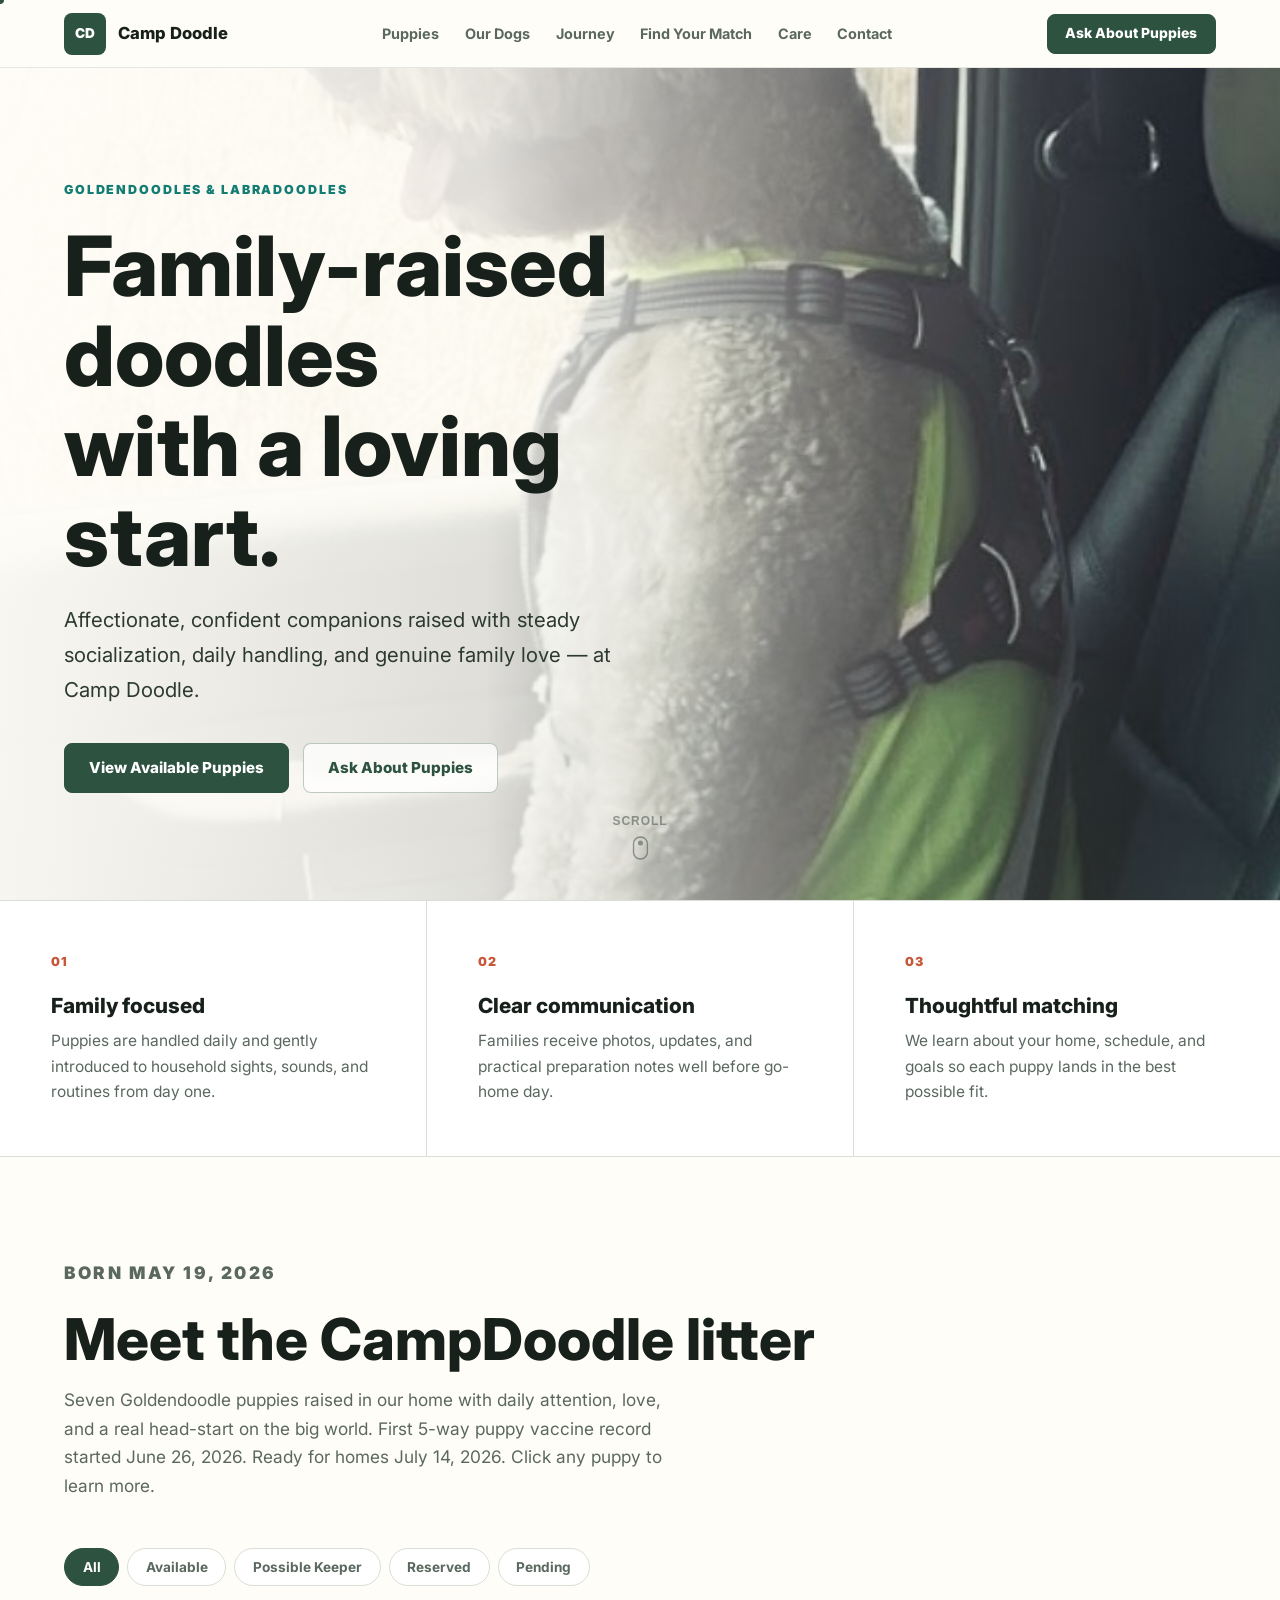
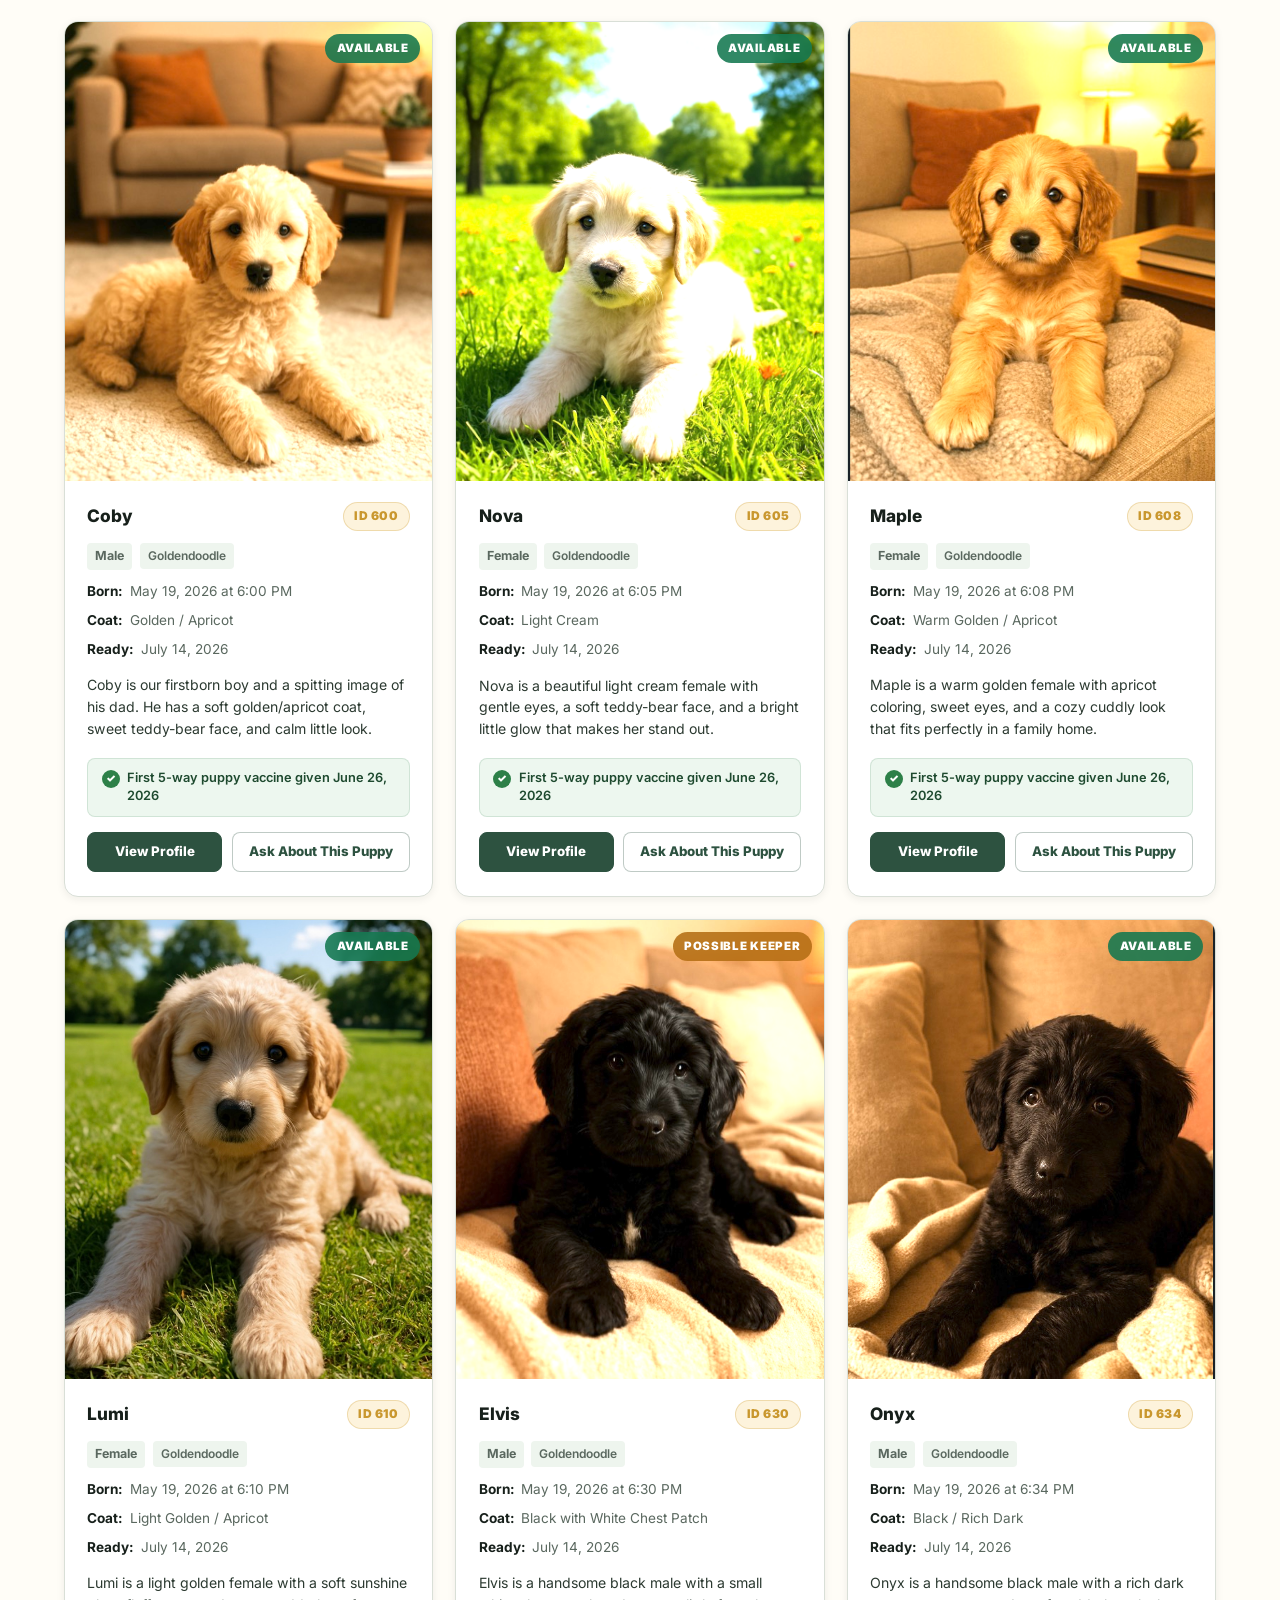
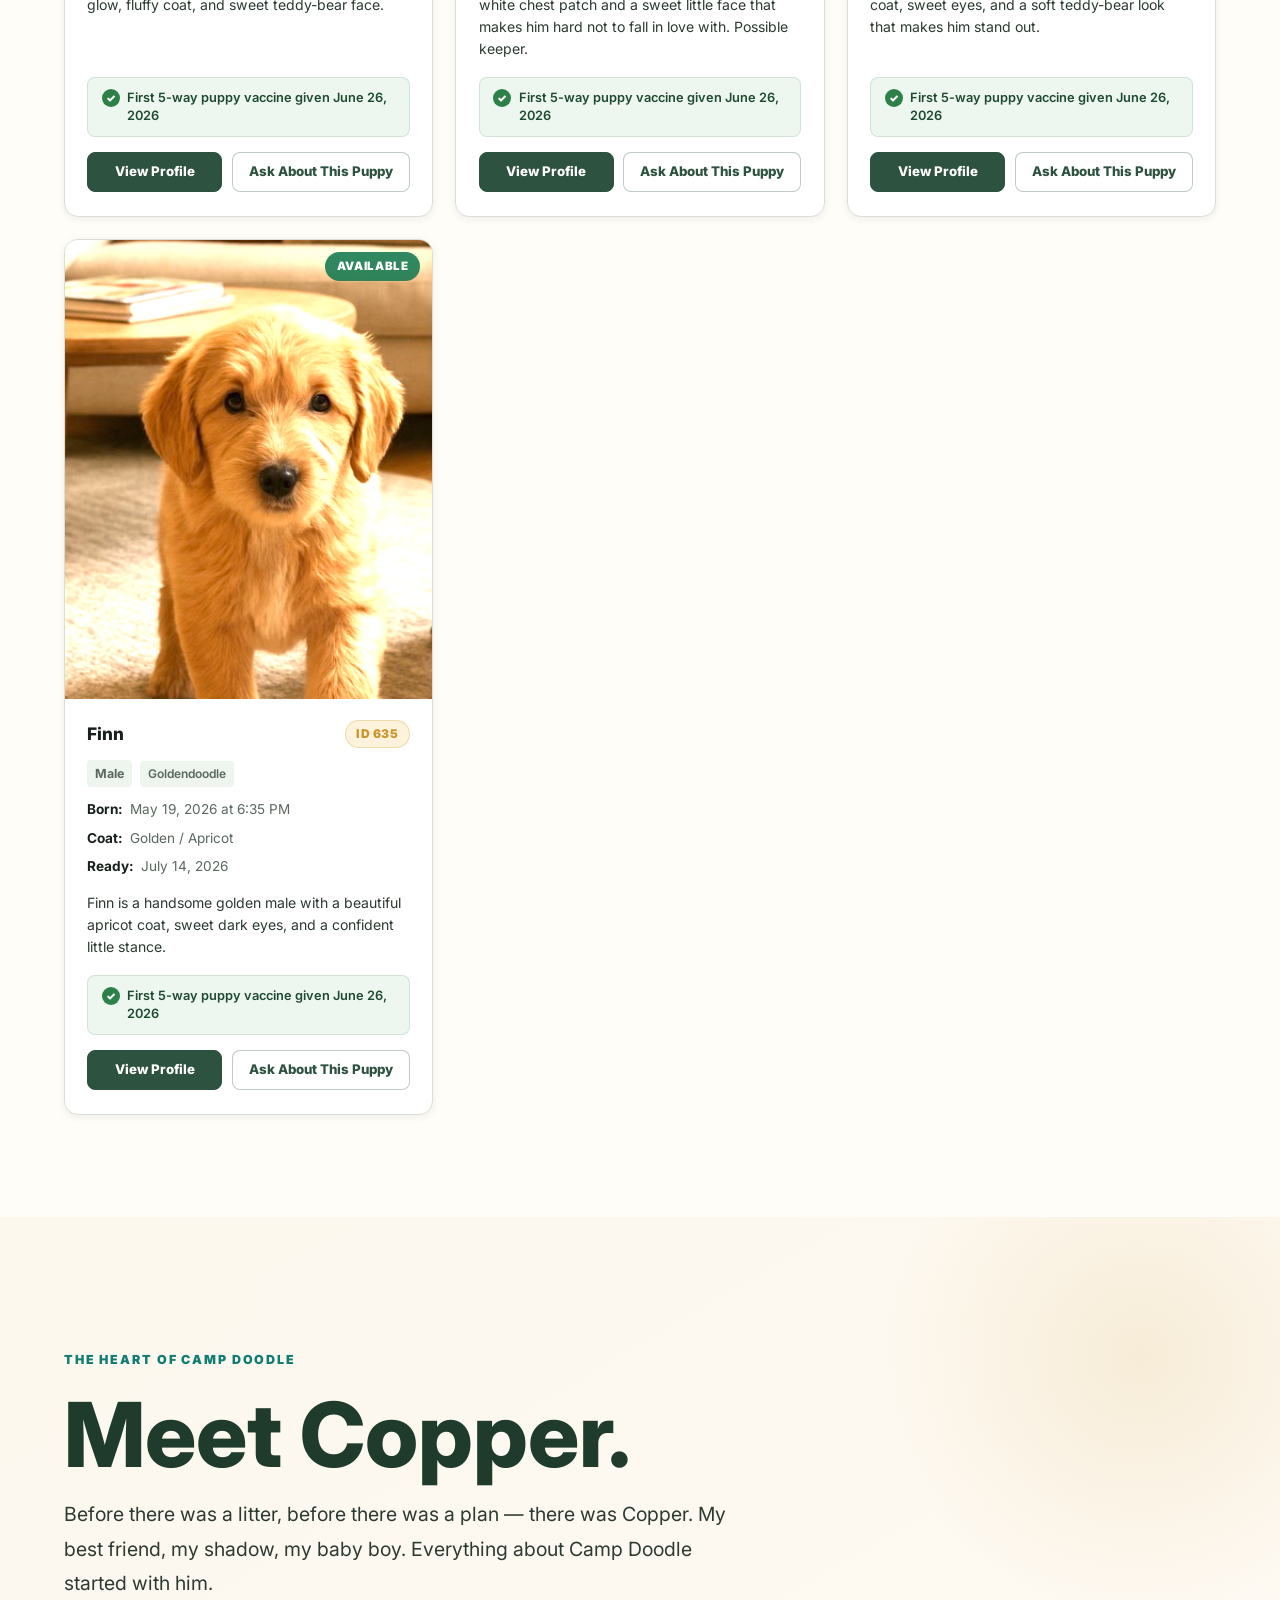
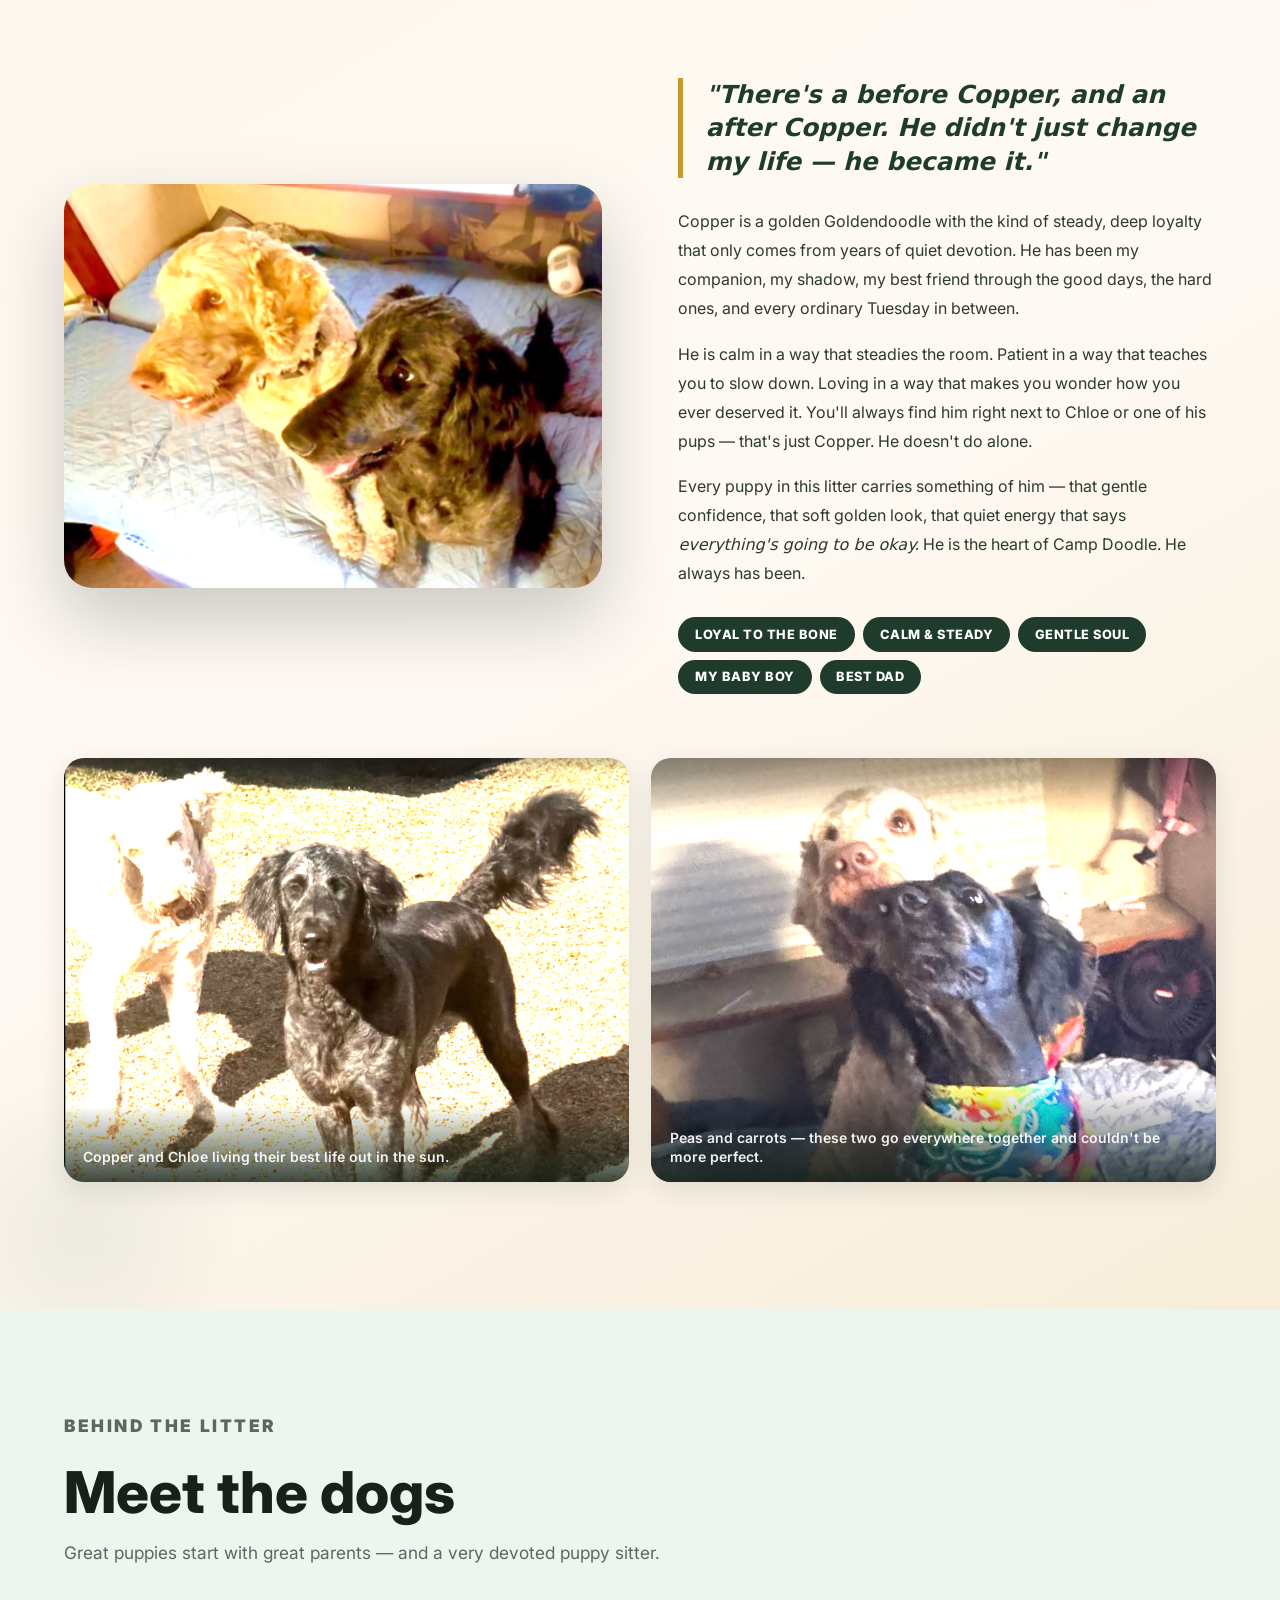
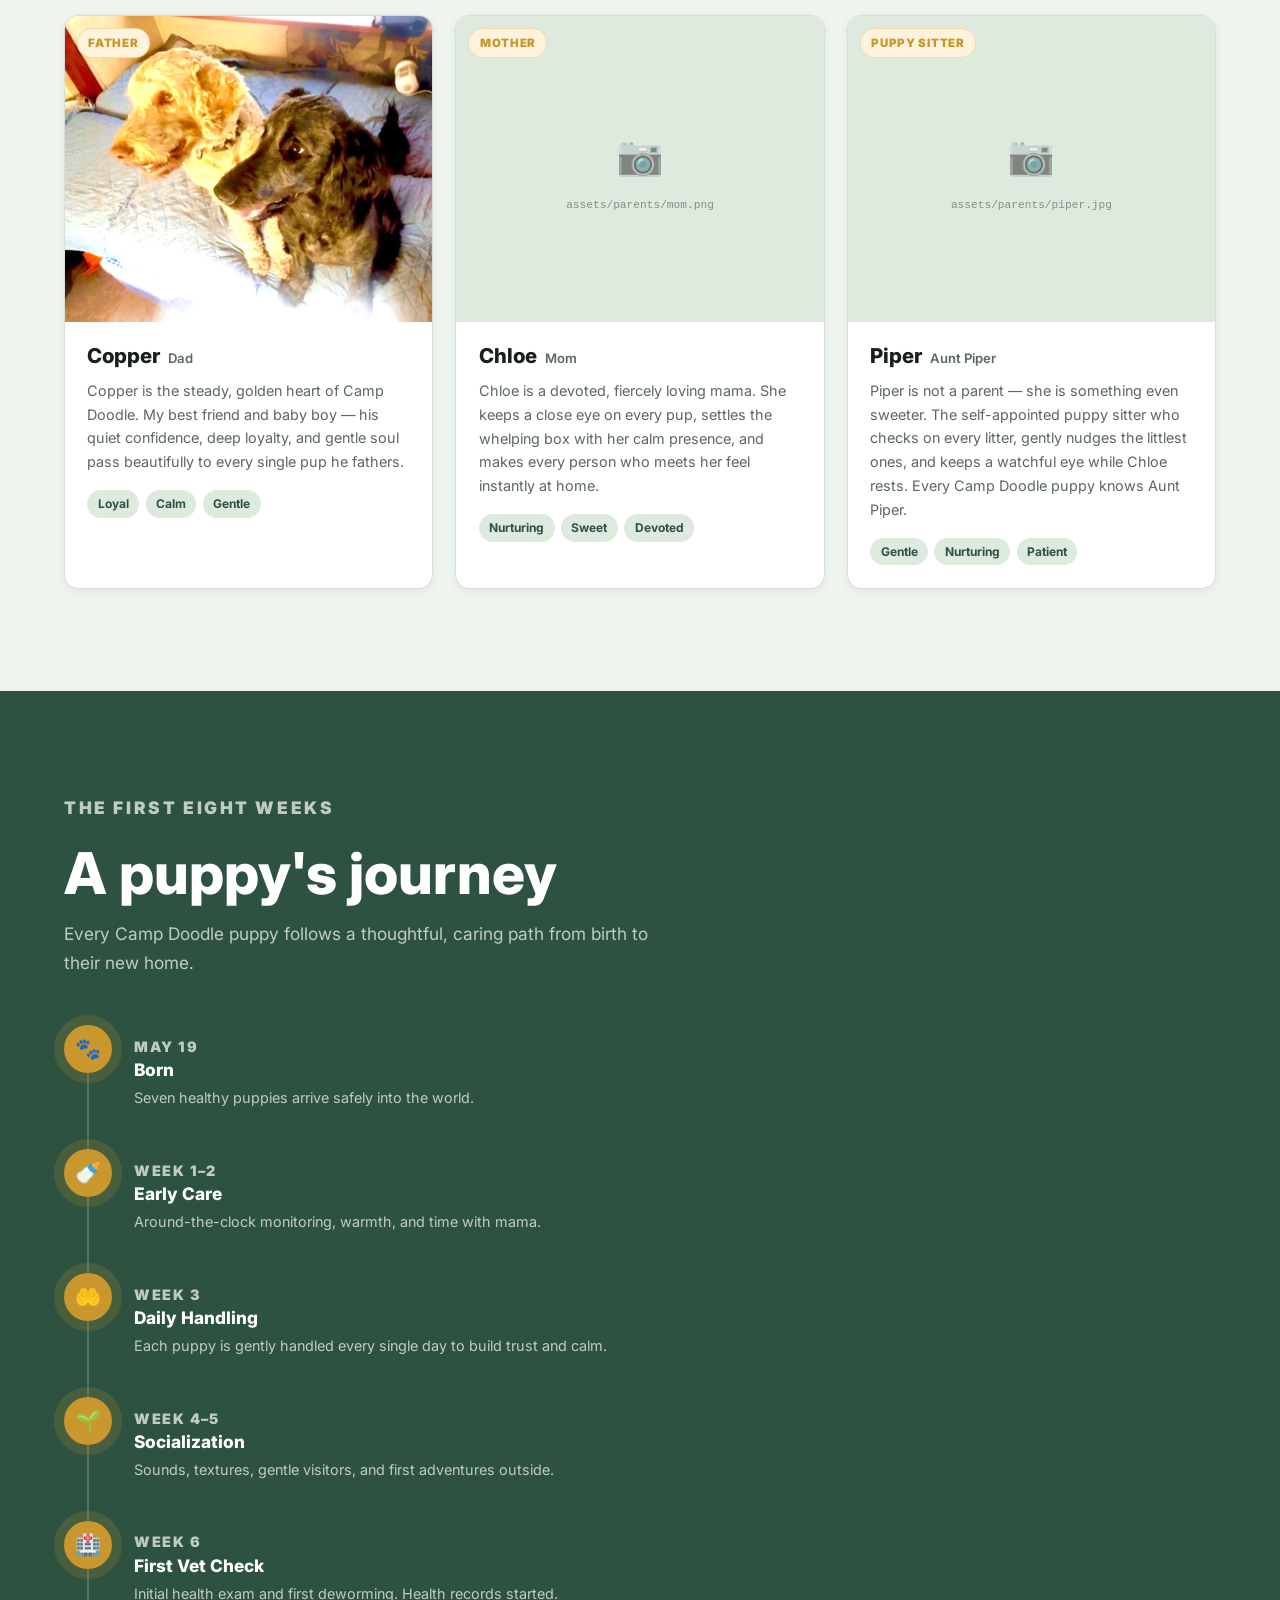
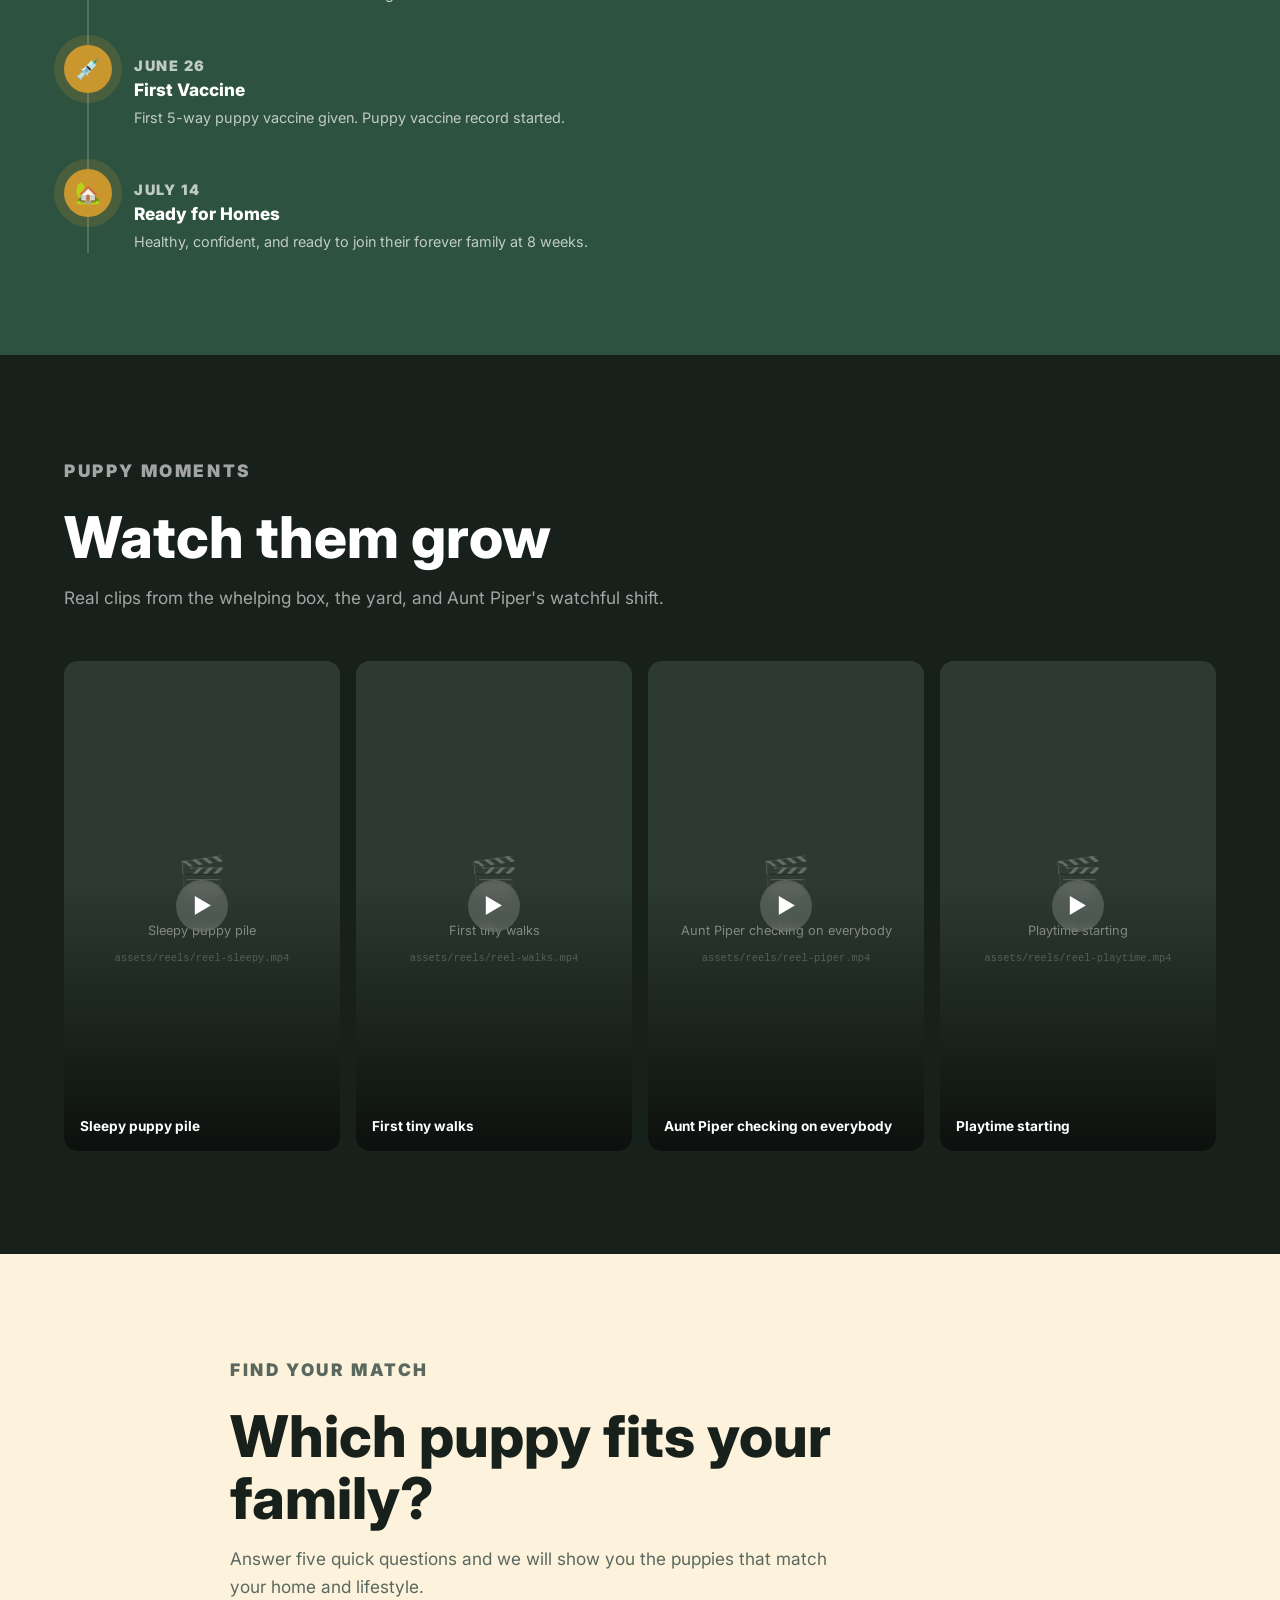
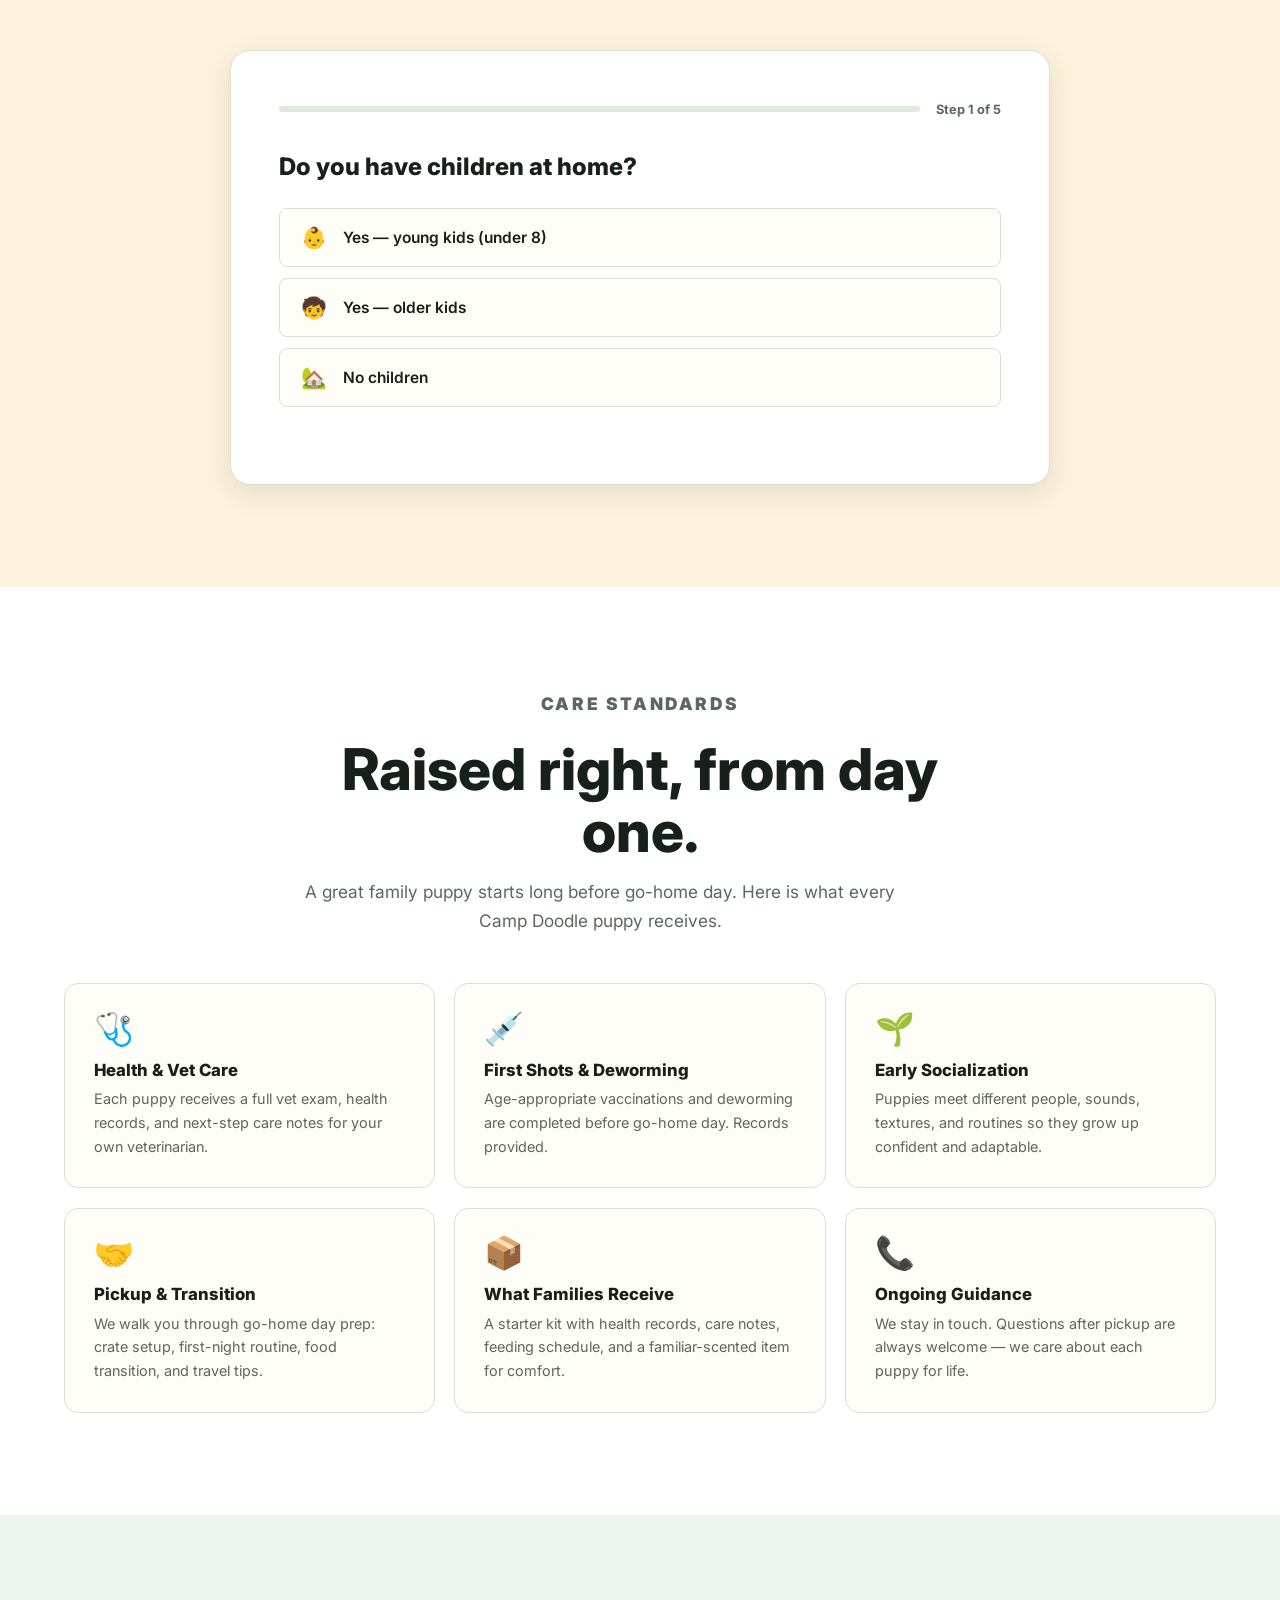
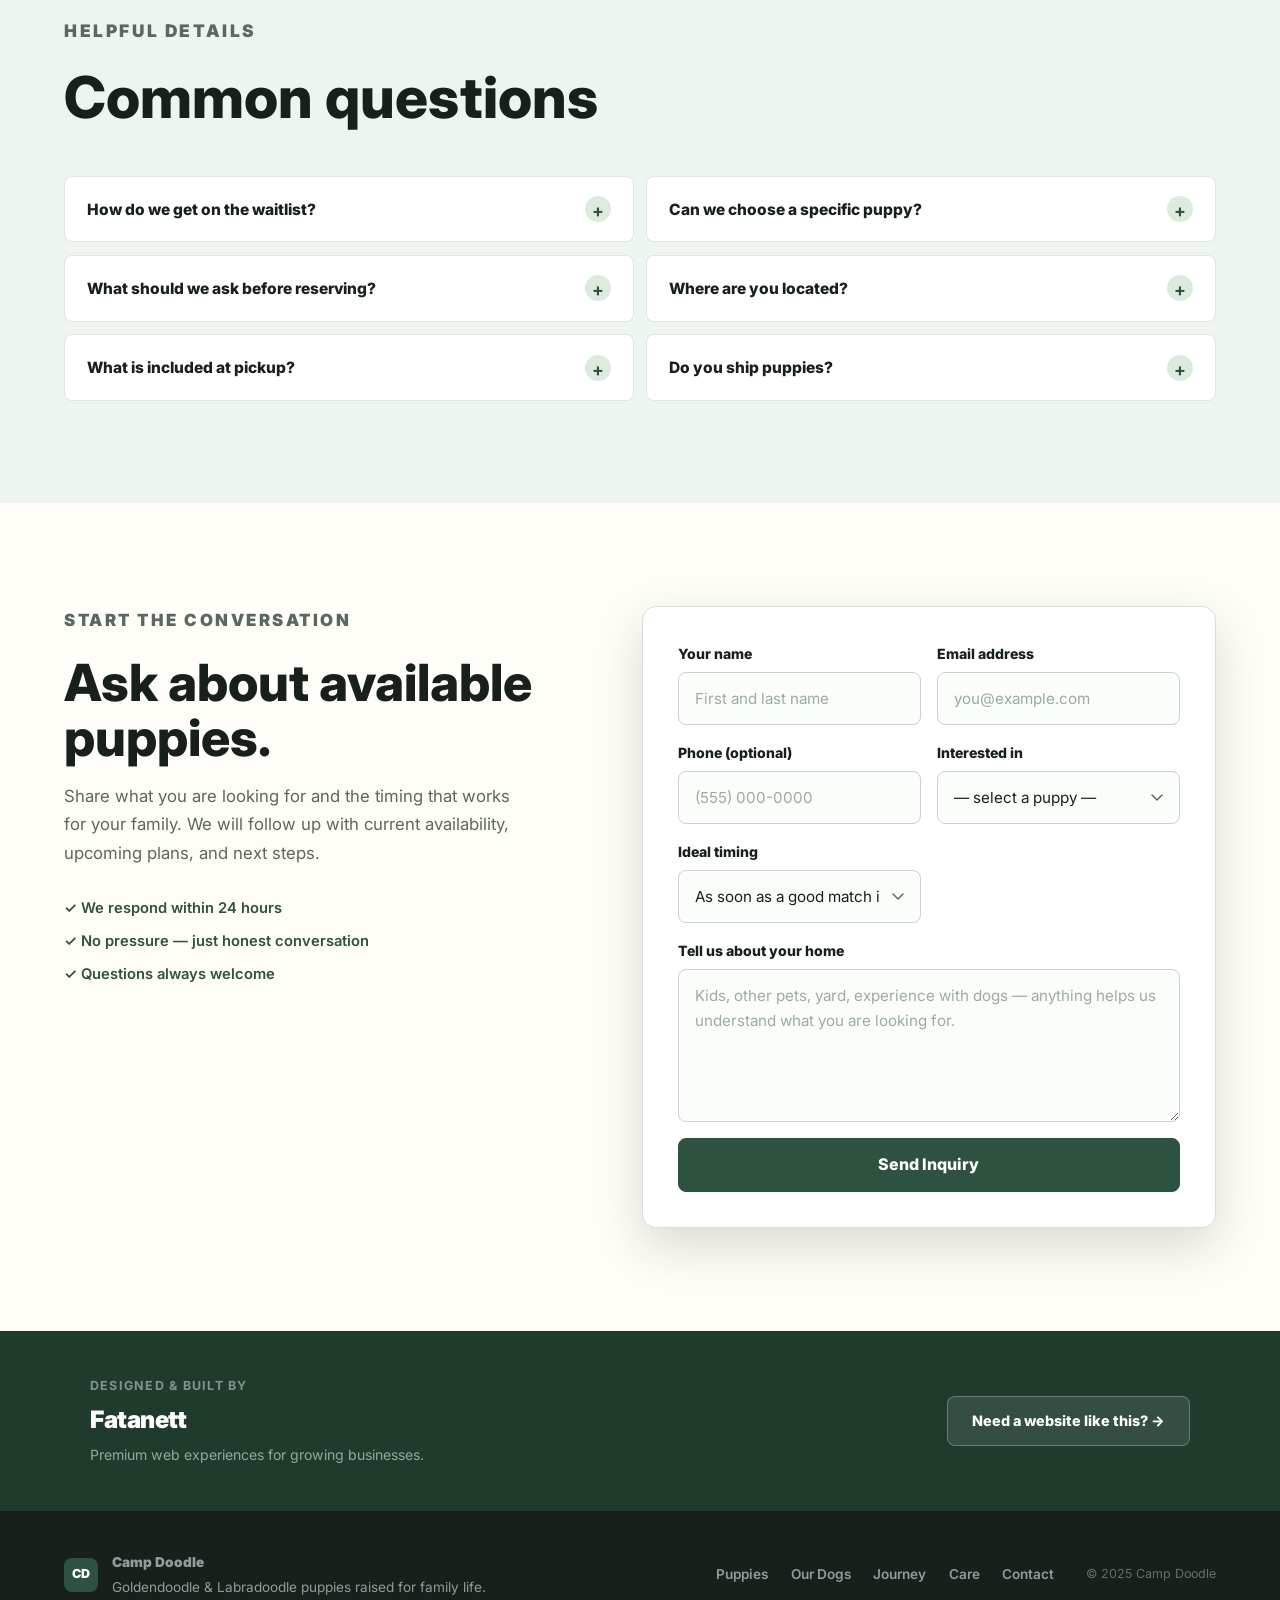
==== commit 3ddc5163: "Add Copper spotlight section and real parent photos Copper gets his own dedicated section — warm cre" ====
--- a/index.html
+++ b/index.html
@@ -34,7 +34,7 @@
 
   <nav class="nav-links" id="nav-links" aria-label="Primary navigation">
     <a href="#puppies">Puppies</a>
-    <a href="#parents">Our Dogs</a>
+    <a href="#copper">Our Dogs</a>
     <a href="#journey">Journey</a>
     <a href="#quiz">Find Your Match</a>
     <a href="#care">Care</a>
@@ -54,7 +54,7 @@
   <button class="mobile-menu-close" id="mobile-menu-close" aria-label="Close menu">&times;</button>
   <nav aria-label="Mobile navigation">
     <a href="#puppies">Puppies</a>
-    <a href="#parents">Our Dogs</a>
+    <a href="#copper">Our Dogs</a>
     <a href="#journey">Journey</a>
     <a href="#quiz">Find Your Match</a>
     <a href="#care">Care</a>
@@ -146,6 +146,57 @@
     <noscript>
       <p style="color:var(--muted);padding:2rem 0">Please enable JavaScript to view puppy profiles.</p>
     </noscript>
+  </div>
+</section>
+
+<!-- ─── COPPER SPOTLIGHT ───────────────────────────────────────────────── -->
+<section class="copper-section" id="copper" aria-labelledby="copper-title">
+  <div class="copper-inner">
+
+    <div class="copper-intro reveal">
+      <p class="eyebrow">The heart of Camp Doodle</p>
+      <h2 id="copper-title">Meet Copper.</h2>
+      <p class="copper-lead">Before there was a litter, before there was a plan — there was Copper. My best friend, my shadow, my baby boy. Everything about Camp Doodle started with him.</p>
+    </div>
+
+    <div class="copper-spotlight">
+      <div class="copper-photo-main reveal">
+        <img src="assets/parents/copper_and_chloe.png"
+             alt="Copper and Chloe, the Camp Doodle parent dogs, curled up together on a cozy bed."
+             loading="lazy">
+      </div>
+      <div class="copper-copy reveal" style="--delay:.12s">
+        <blockquote class="copper-quote">
+          "There's a before Copper, and an after Copper. He didn't just change my life — he became it."
+        </blockquote>
+        <p>Copper is a golden Goldendoodle with the kind of steady, deep loyalty that only comes from years of quiet devotion. He has been my companion, my shadow, my best friend through the good days, the hard ones, and every ordinary Tuesday in between.</p>
+        <p>He is calm in a way that steadies the room. Patient in a way that teaches you to slow down. Loving in a way that makes you wonder how you ever deserved it. You'll always find him right next to Chloe or one of his pups — that's just Copper. He doesn't do alone.</p>
+        <p>Every puppy in this litter carries something of him — that gentle confidence, that soft golden look, that quiet energy that says <em>everything's going to be okay.</em> He is the heart of Camp Doodle. He always has been.</p>
+        <div class="copper-traits">
+          <span>Loyal to the bone</span>
+          <span>Calm &amp; steady</span>
+          <span>Gentle soul</span>
+          <span>My baby boy</span>
+          <span>Best dad</span>
+        </div>
+      </div>
+    </div>
+
+    <div class="copper-gallery">
+      <div class="copper-gallery-item reveal" style="--delay:.08s">
+        <img src="assets/parents/mom_and_dad.png"
+             alt="Copper and Chloe out in the yard together on a bright sunny day."
+             loading="lazy">
+        <p class="copper-gallery-caption">Copper and Chloe living their best life out in the sun.</p>
+      </div>
+      <div class="copper-gallery-item reveal" style="--delay:.16s">
+        <img src="assets/parents/peas_and_carrots.png"
+             alt="Chloe in her rainbow bandana cuddled up with Copper — peas and carrots."
+             loading="lazy">
+        <p class="copper-gallery-caption">Peas and carrots — these two go everywhere together and couldn't be more perfect.</p>
+      </div>
+    </div>
+
   </div>
 </section>
 
@@ -381,7 +432,7 @@
   </div>
   <nav class="footer-links" aria-label="Footer navigation">
     <a href="#puppies">Puppies</a>
-    <a href="#parents">Our Dogs</a>
+    <a href="#copper">Our Dogs</a>
     <a href="#journey">Journey</a>
     <a href="#care">Care</a>
     <a href="#contact">Contact</a>
--- a/styles.css
+++ b/styles.css
@@ -865,6 +865,186 @@
 }
 
 /* ══════════════════════════════════════════════════════════
+   COPPER SPOTLIGHT
+   ══════════════════════════════════════════════════════════ */
+.copper-section {
+  padding: clamp(5rem, 10vw, 9rem) 5vw;
+  background: linear-gradient(150deg, #fdf8ee 0%, #fef9f2 55%, #f7edda 100%);
+  position: relative;
+  overflow: hidden;
+}
+
+.copper-section::before {
+  content: '';
+  position: absolute;
+  top: -120px;
+  right: -120px;
+  width: 520px;
+  height: 520px;
+  border-radius: 50%;
+  background: radial-gradient(circle, rgba(201,151,46,.13) 0%, transparent 70%);
+  pointer-events: none;
+}
+
+.copper-section::after {
+  content: '';
+  position: absolute;
+  bottom: -80px;
+  left: -80px;
+  width: 320px;
+  height: 320px;
+  border-radius: 50%;
+  background: radial-gradient(circle, rgba(45,82,64,.07) 0%, transparent 70%);
+  pointer-events: none;
+}
+
+.copper-inner {
+  max-width: 1160px;
+  margin: 0 auto;
+  position: relative;
+  z-index: 1;
+}
+
+.copper-intro {
+  max-width: 700px;
+  margin-bottom: clamp(3rem, 6vw, 5rem);
+}
+
+.copper-intro h2 {
+  font-size: clamp(3rem, 7vw, 6rem);
+  color: var(--pine);
+  margin: .3rem 0 1.1rem;
+  line-height: 1;
+}
+
+.copper-lead {
+  font-size: clamp(1.05rem, 2vw, 1.22rem);
+  color: var(--ink-soft);
+  line-height: 1.78;
+  max-width: 56ch;
+}
+
+/* Split photo + copy */
+.copper-spotlight {
+  display: grid;
+  grid-template-columns: 1fr 1fr;
+  gap: clamp(2.5rem, 6vw, 5.5rem);
+  align-items: center;
+  margin-bottom: clamp(2.5rem, 5vw, 4rem);
+}
+
+.copper-photo-main {
+  border-radius: var(--radius-xl);
+  overflow: hidden;
+  box-shadow: var(--shadow-xl);
+  aspect-ratio: 4/3;
+  background: var(--sage);
+}
+
+.copper-photo-main img {
+  width: 100%;
+  height: 100%;
+  object-fit: cover;
+  object-position: center 20%;
+  display: block;
+  transition: transform .7s cubic-bezier(.25,.46,.45,.94);
+}
+
+.copper-photo-main:hover img { transform: scale(1.04); }
+
+/* Pull quote */
+.copper-quote {
+  font-size: clamp(1.18rem, 2.4vw, 1.55rem);
+  font-weight: 800;
+  font-style: italic;
+  color: var(--pine);
+  line-height: 1.35;
+  border-left: 5px solid var(--gold);
+  padding-left: 1.4rem;
+  margin: 0 0 1.8rem;
+}
+
+.copper-copy p {
+  color: var(--ink-soft);
+  line-height: 1.82;
+  font-size: 1rem;
+  margin-bottom: 1rem;
+}
+
+.copper-copy p:last-of-type { margin-bottom: 0; }
+
+.copper-traits {
+  display: flex;
+  flex-wrap: wrap;
+  gap: .5rem;
+  margin-top: 1.8rem;
+}
+
+.copper-traits span {
+  padding: .42rem 1.05rem;
+  background: var(--pine);
+  color: #fff;
+  border-radius: 99px;
+  font-size: .8rem;
+  font-weight: 800;
+  letter-spacing: .04em;
+  text-transform: uppercase;
+}
+
+/* Photo gallery strip */
+.copper-gallery {
+  display: grid;
+  grid-template-columns: repeat(2, 1fr);
+  gap: 1.4rem;
+}
+
+.copper-gallery-item {
+  position: relative;
+  border-radius: var(--radius-lg);
+  overflow: hidden;
+  box-shadow: var(--shadow-md);
+  background: var(--sage);
+  aspect-ratio: 4/3;
+}
+
+.copper-gallery-item img {
+  width: 100%;
+  height: 100%;
+  object-fit: cover;
+  object-position: center top;
+  display: block;
+  transition: transform .55s cubic-bezier(.25,.46,.45,.94);
+}
+
+.copper-gallery-item:hover img { transform: scale(1.06); }
+
+.copper-gallery-caption {
+  position: absolute;
+  bottom: 0;
+  left: 0;
+  right: 0;
+  padding: 2.5rem 1.2rem .95rem;
+  background: linear-gradient(0deg, rgba(17,30,22,.82) 0%, transparent 100%);
+  color: rgba(255,255,255,.93);
+  font-size: .875rem;
+  font-weight: 600;
+  line-height: 1.4;
+  margin: 0;
+}
+
+@media (max-width: 900px) {
+  .copper-spotlight {
+    grid-template-columns: 1fr;
+  }
+  .copper-photo-main { aspect-ratio: 3/2; }
+}
+
+@media (max-width: 600px) {
+  .copper-gallery { grid-template-columns: 1fr; }
+  .copper-gallery-item { aspect-ratio: 3/2; }
+}
+
+/* ══════════════════════════════════════════════════════════
    PARENTS
    ══════════════════════════════════════════════════════════ */
 .parents-section { background: var(--sage-light); }
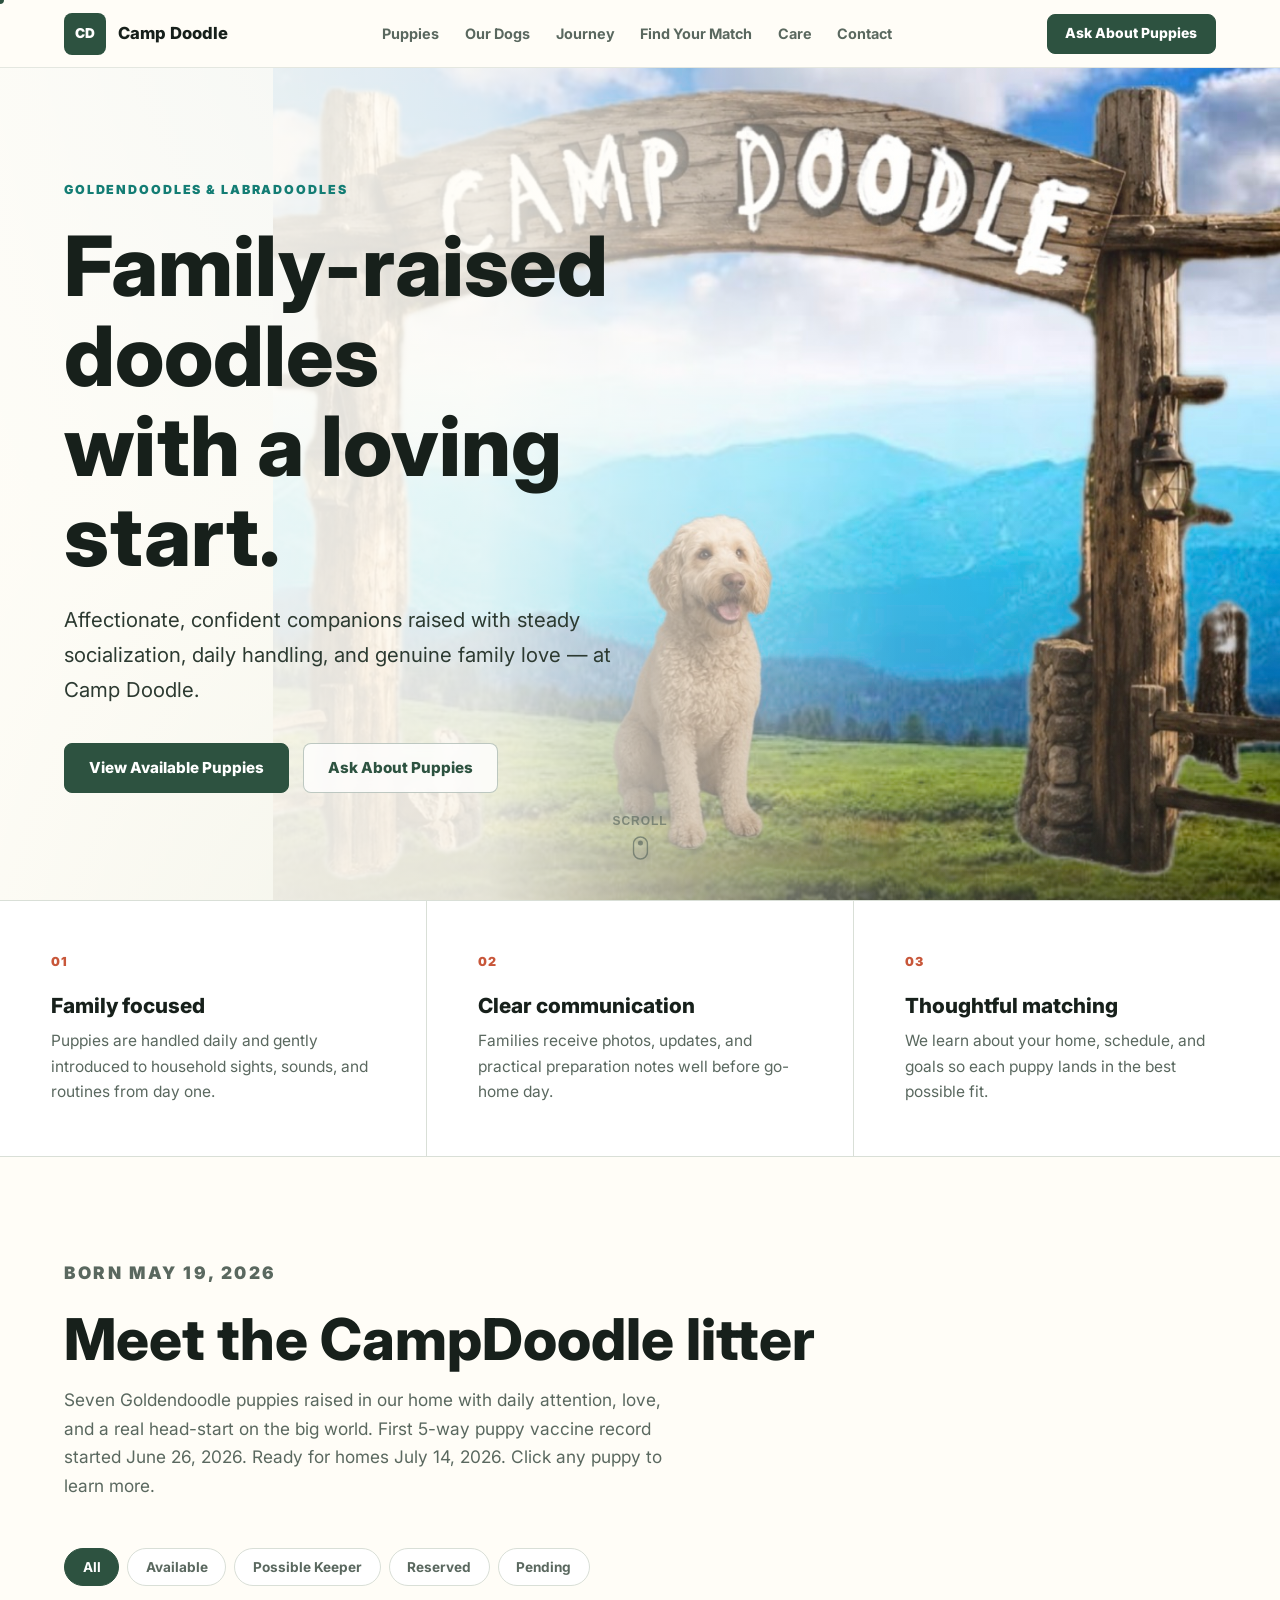
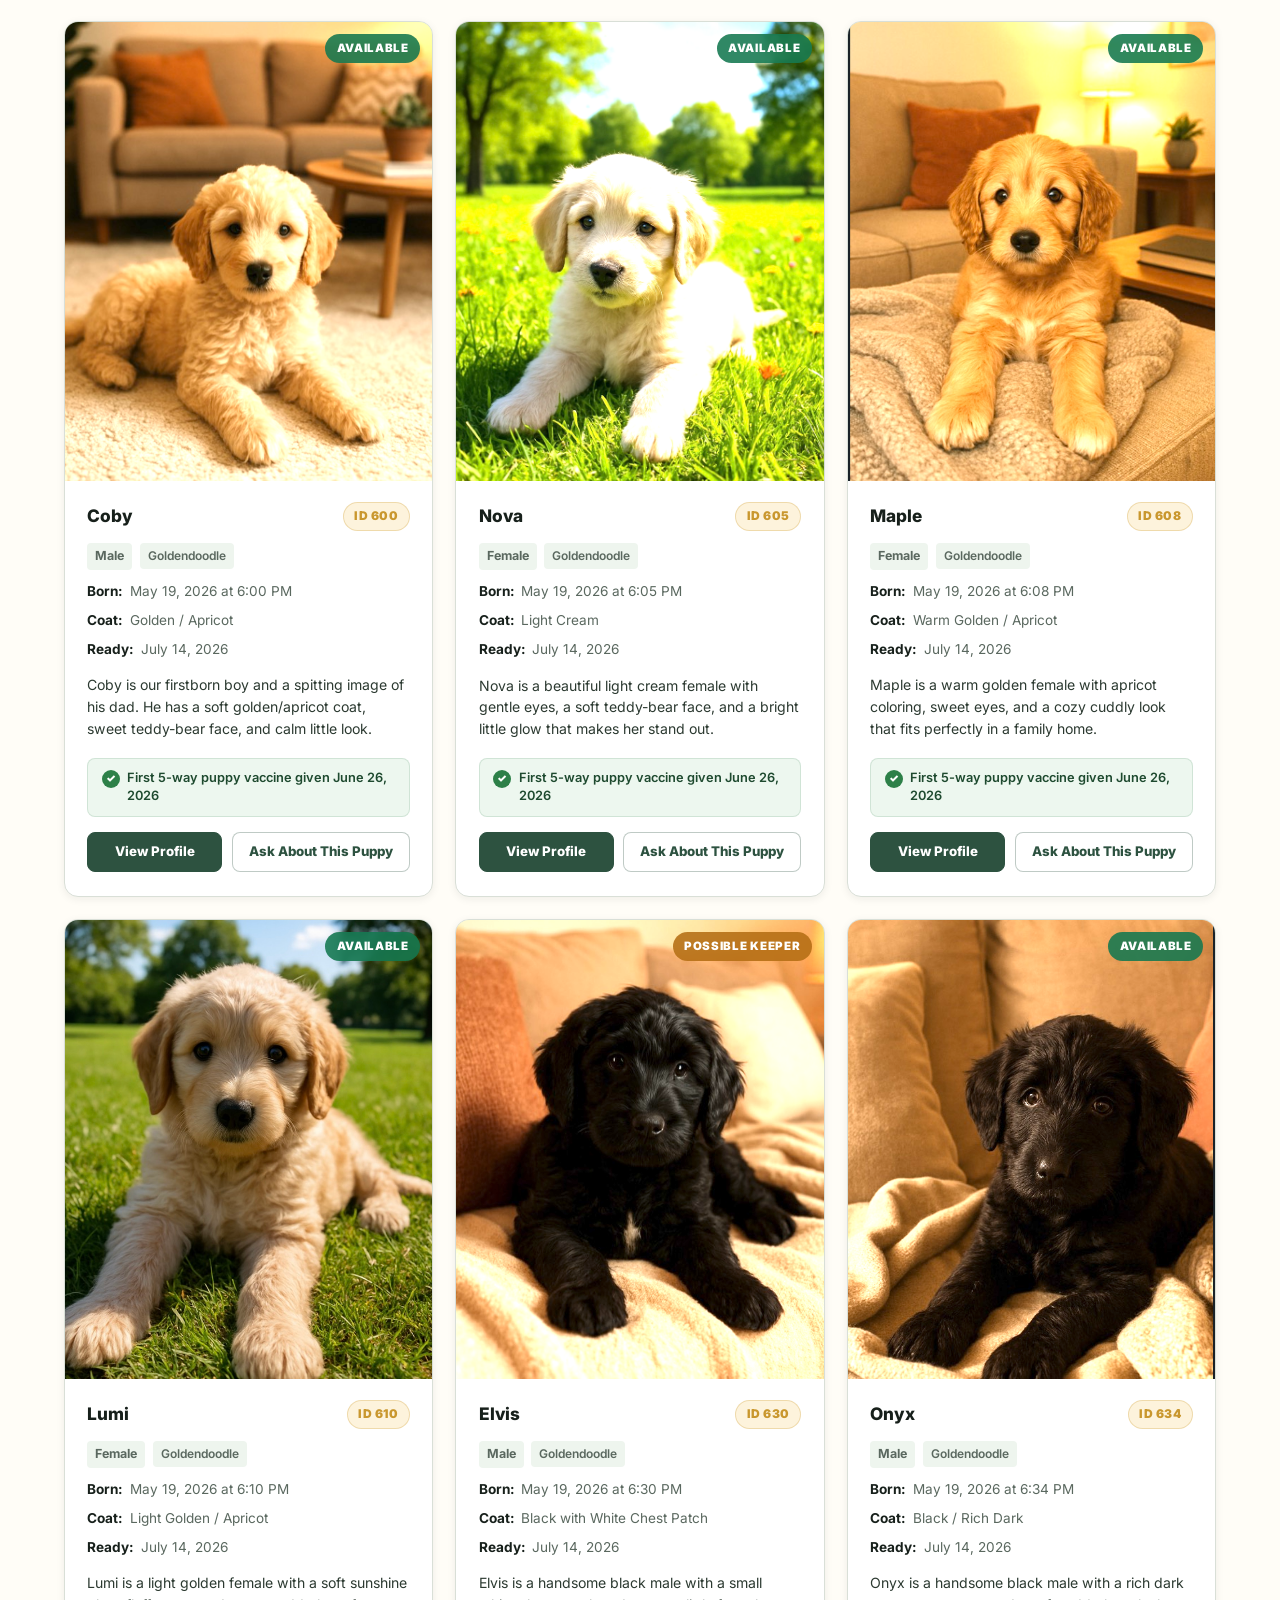
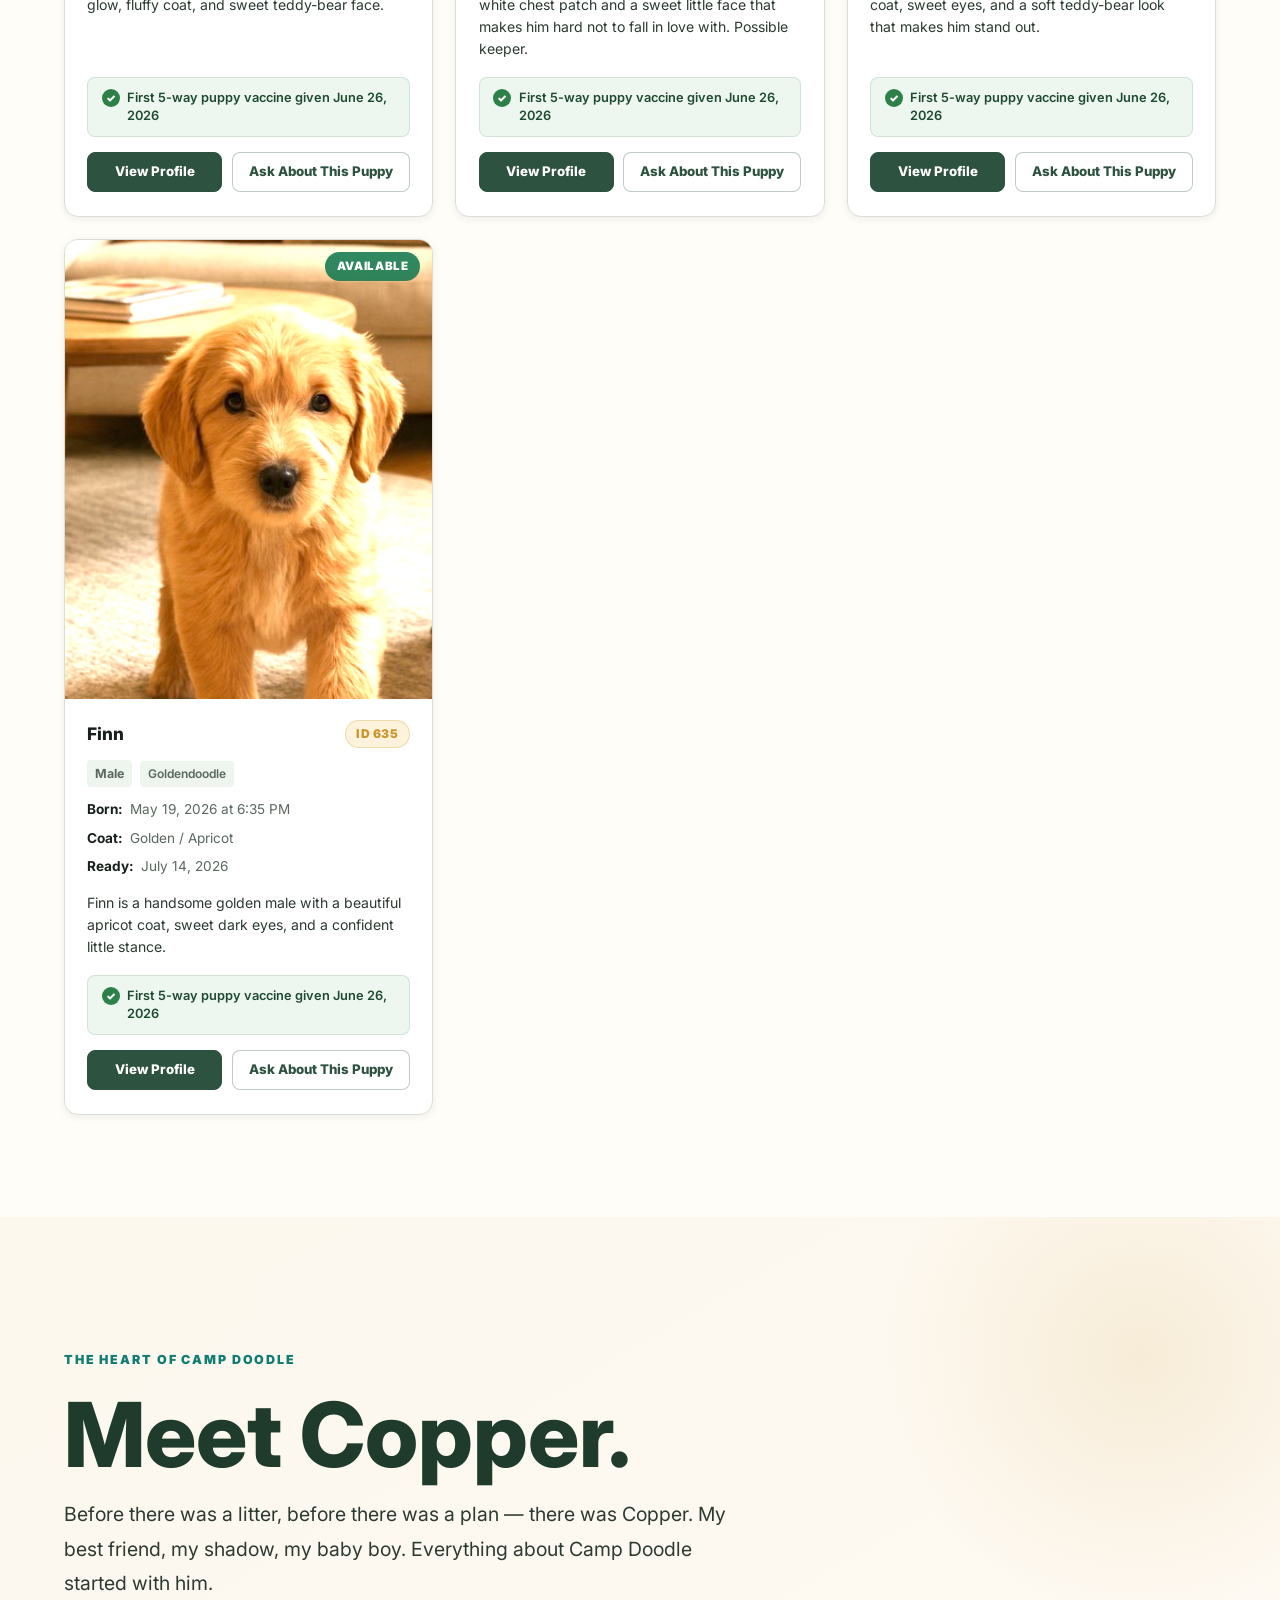
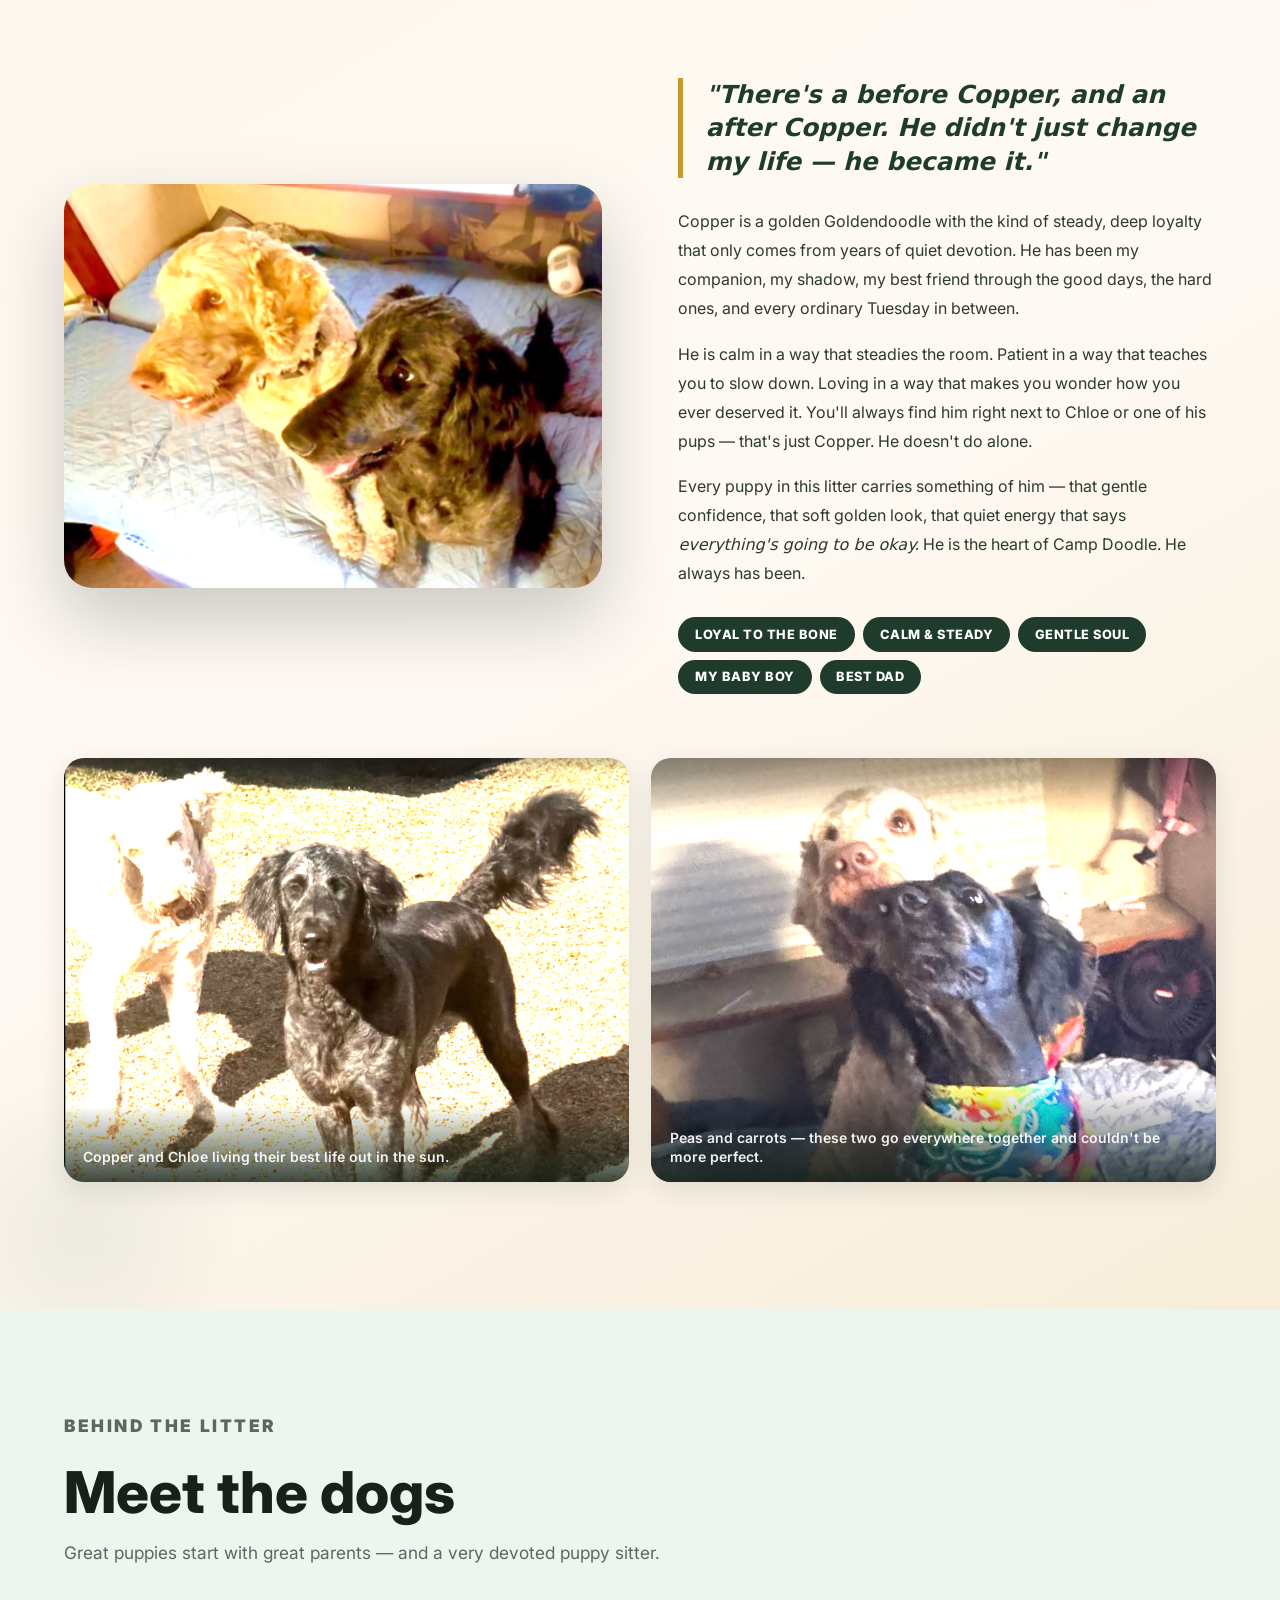
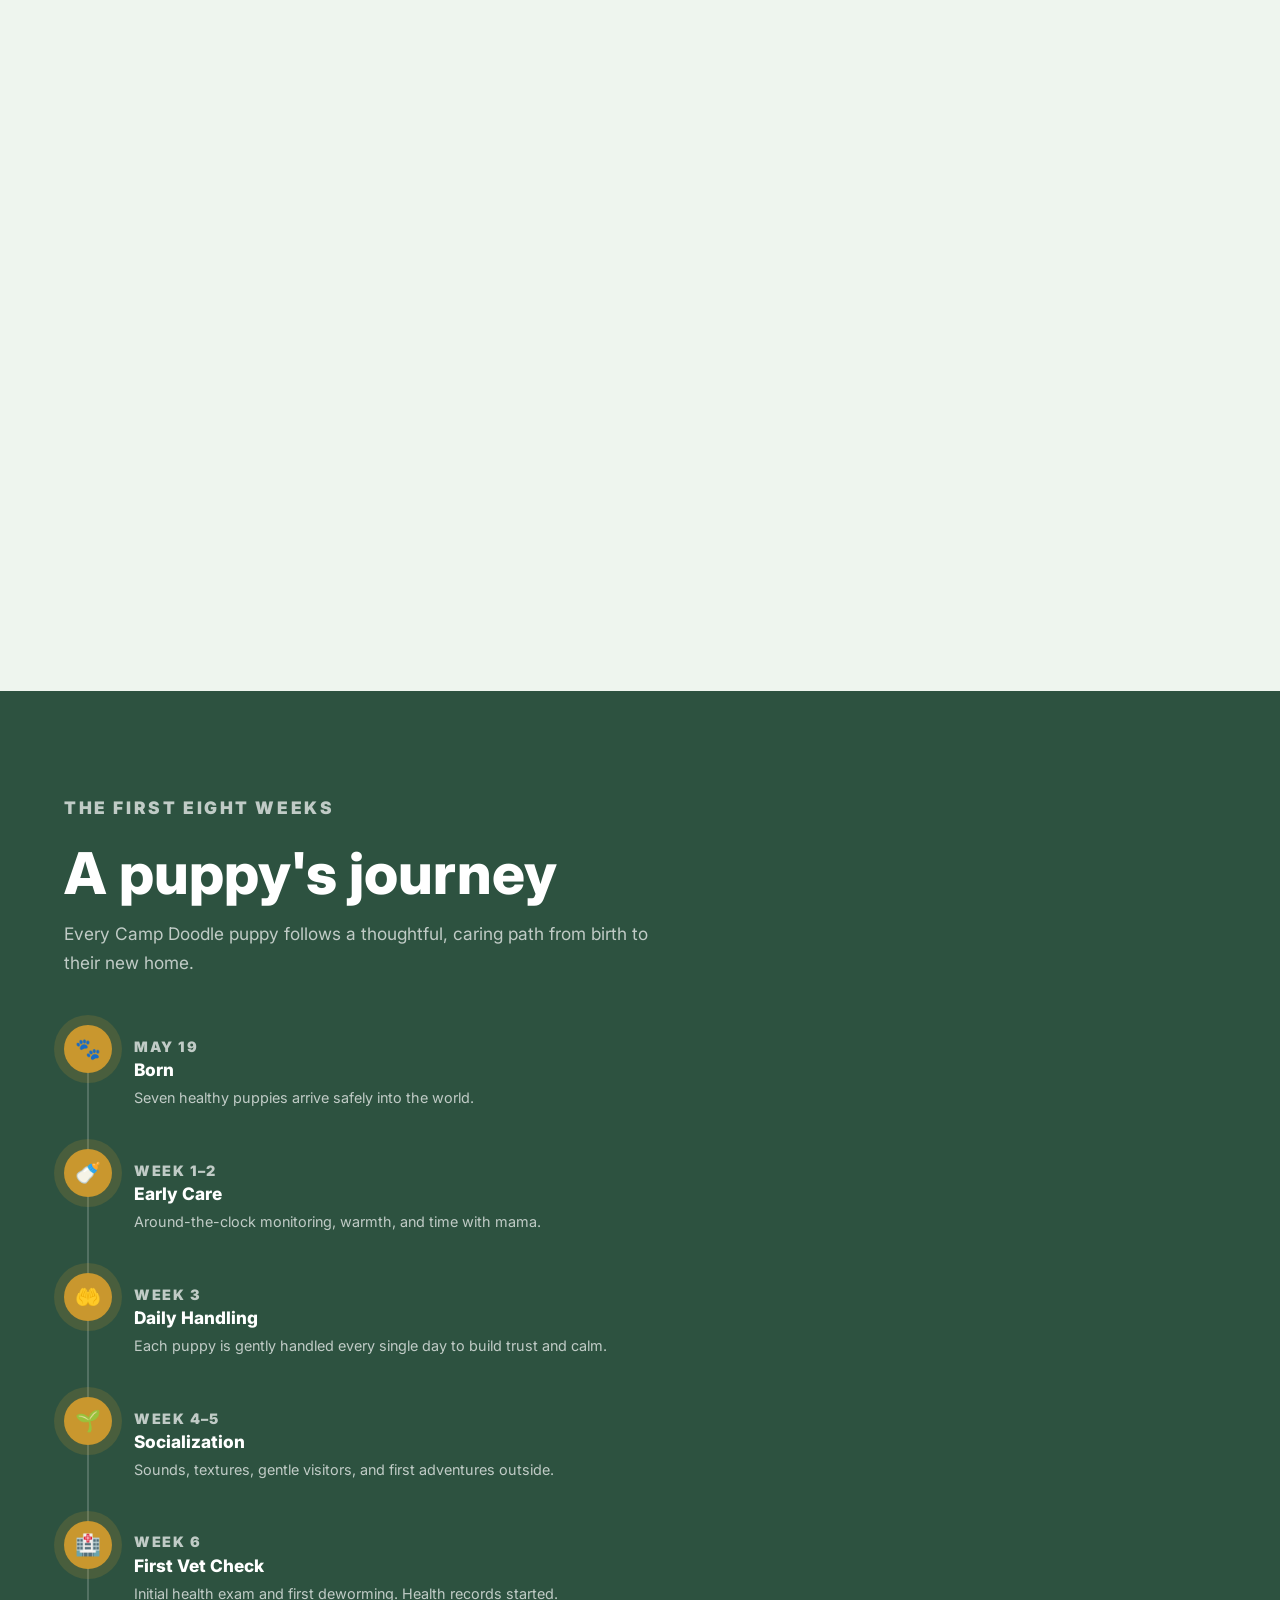
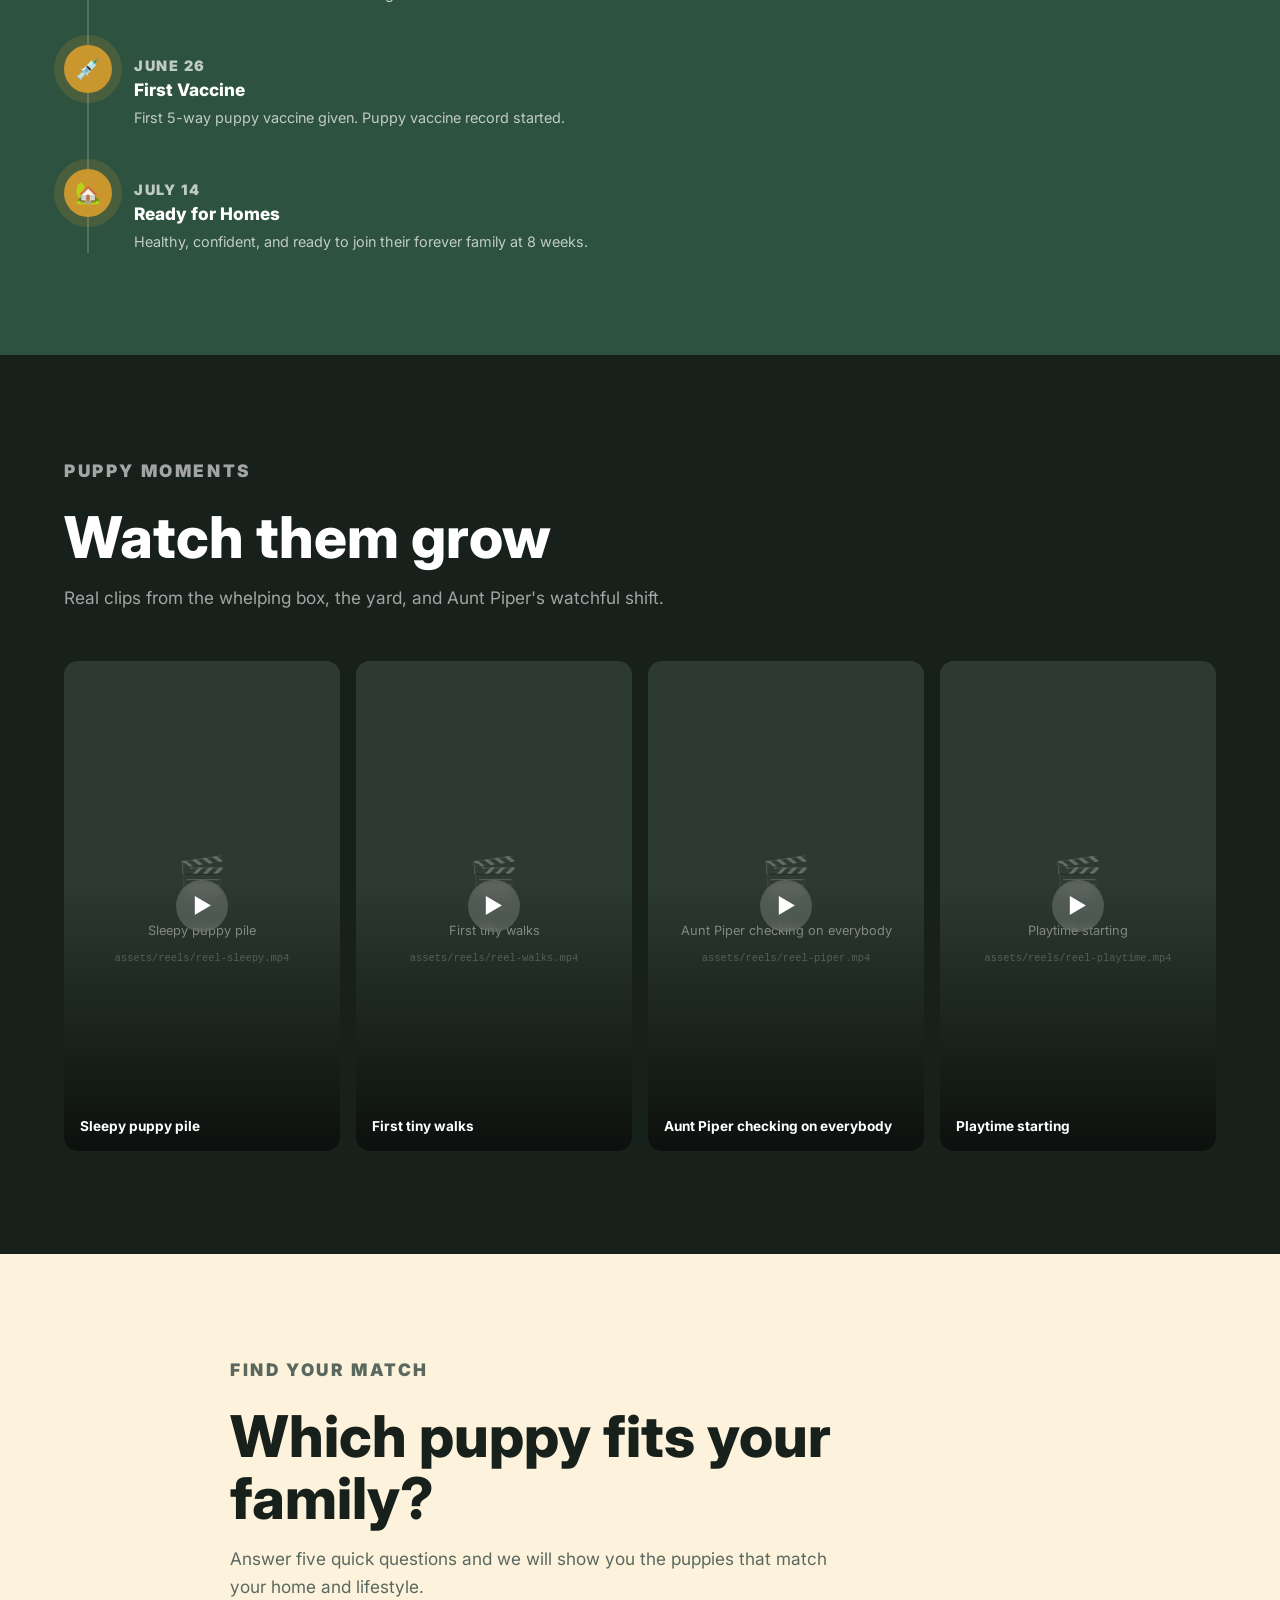
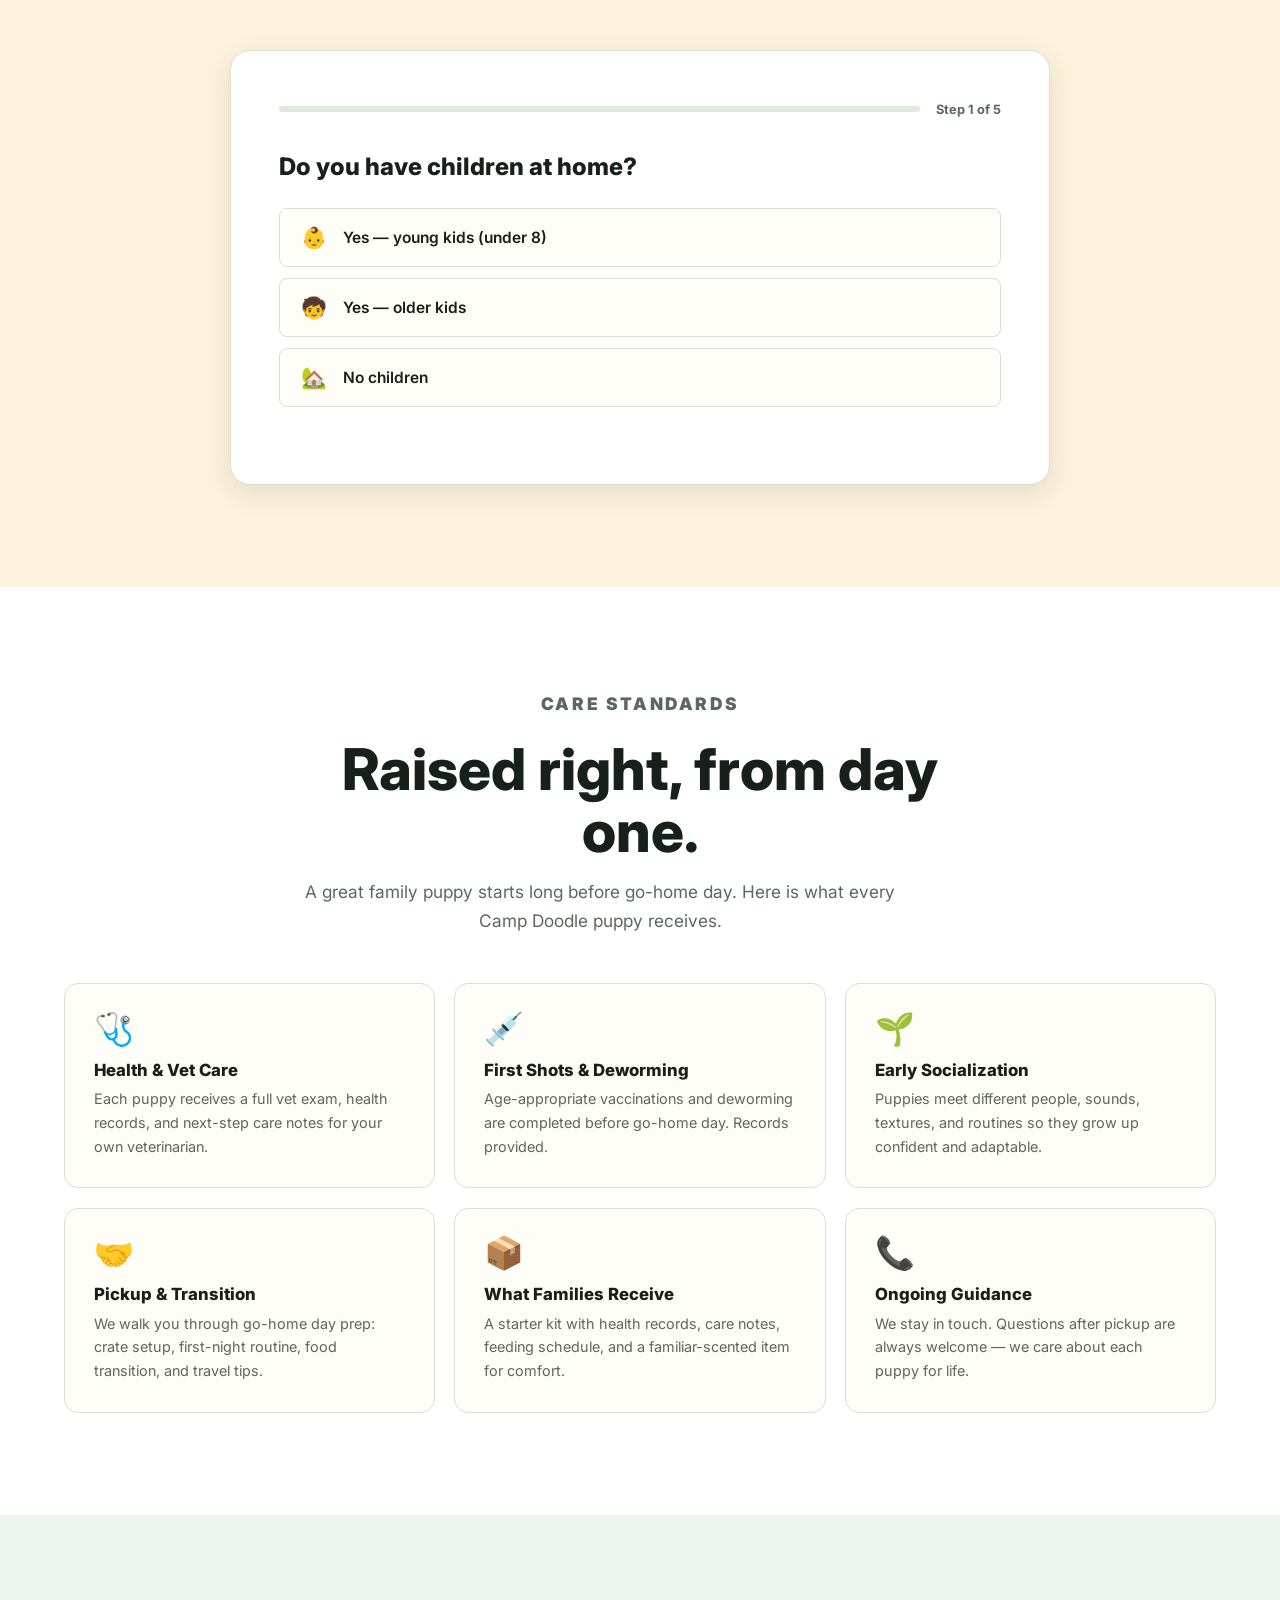
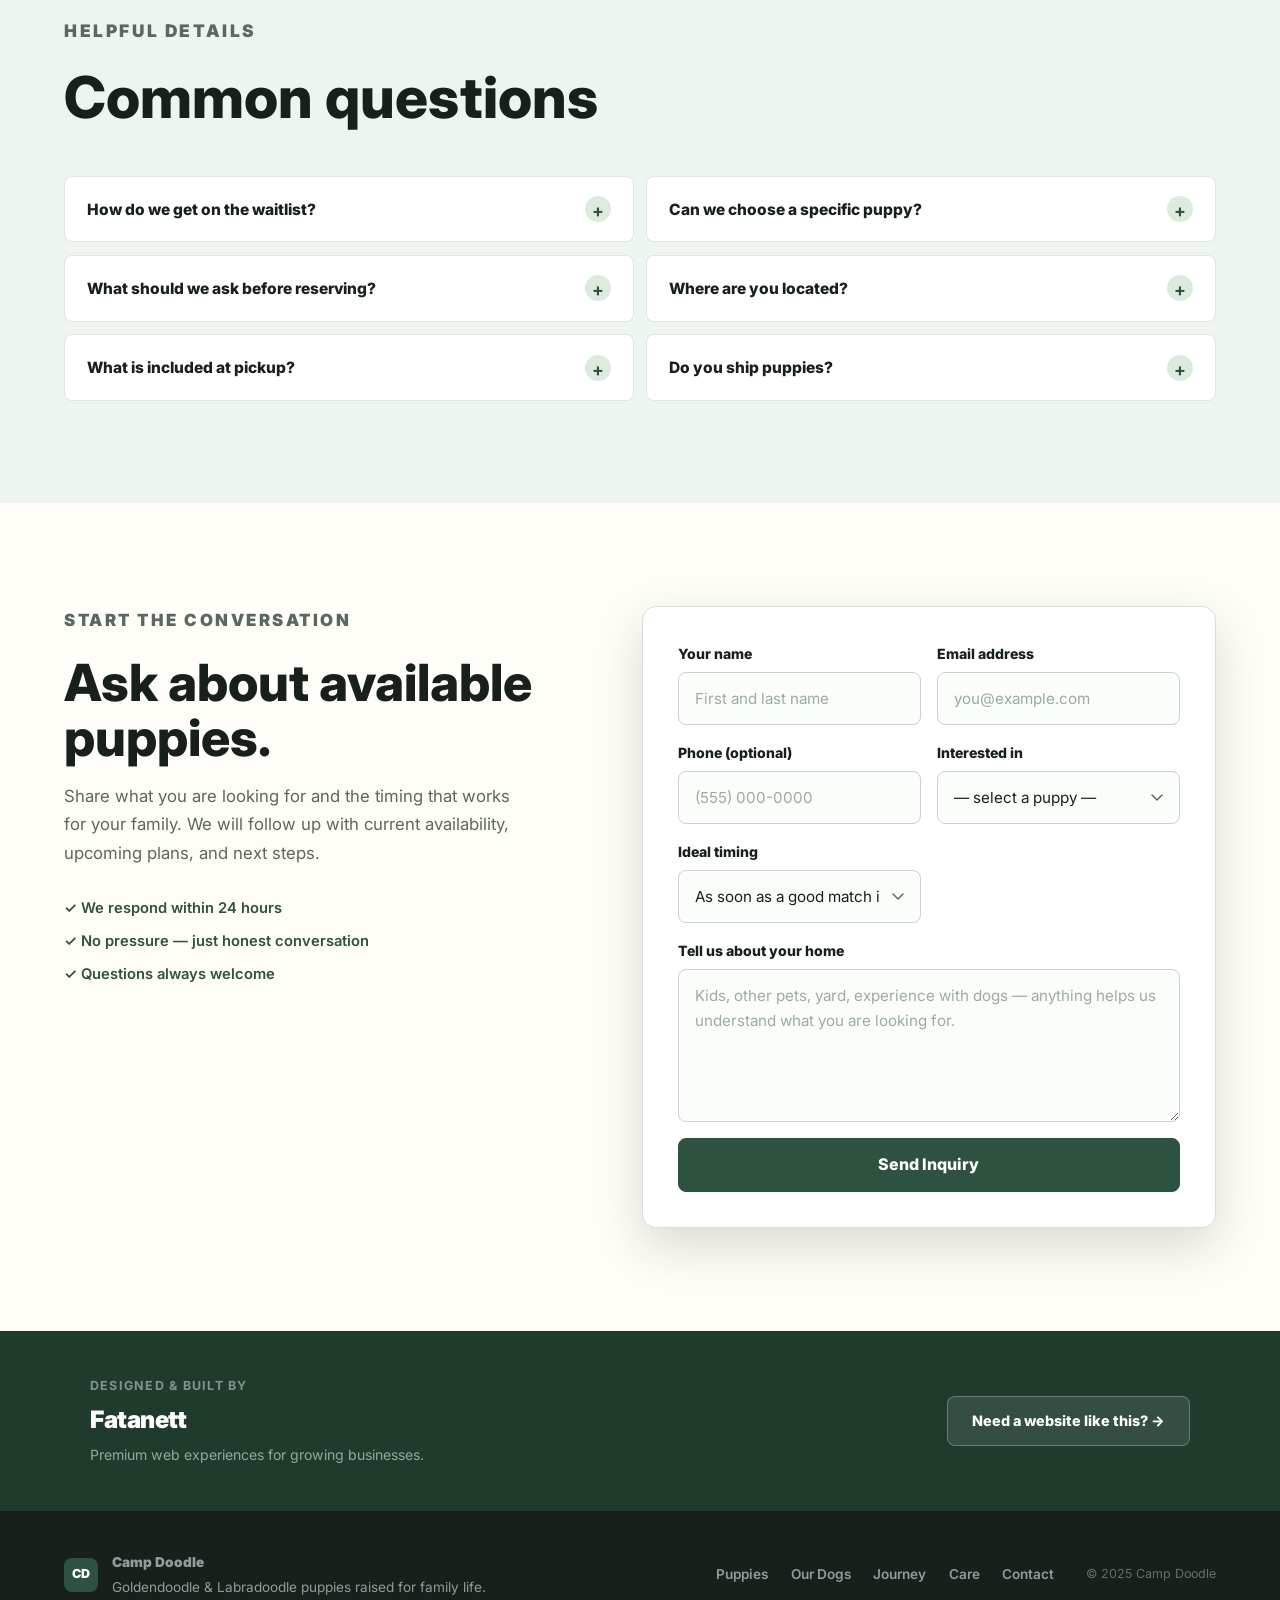
==== commit 07fd8840: "Fix hero buttons and use full Camp Doodle photo as hero background - Replace dead hero video with th" ====
--- a/index.html
+++ b/index.html
@@ -68,16 +68,10 @@
 <main>
 <section class="hero" id="home" aria-labelledby="hero-title">
 
-  <!-- Media layer: video takes priority; falls back to image if video missing -->
+  <!-- Media layer: full hero photo (whole image shown, not cropped) -->
   <div class="hero-media" aria-hidden="true">
-    <!-- Replace hero-puppies.mp4 with a short muted clip (< 15s, < 8 MB) -->
-    <video class="hero-video" autoplay muted loop playsinline
-           poster="assets/camp-doodle-hero.png">
-      <source src="assets/hero-puppies.mp4" type="video/mp4">
-    </video>
-    <!-- Fallback image (current photo already in assets/) -->
     <img class="hero-bg" src="assets/camp-doodle-hero.png"
-         alt="A golden doodle sitting in a sunlit green yard at Camp Doodle."
+         alt="The Camp Doodle archway with a golden doodle sitting beneath it in a mountain meadow."
          loading="eager">
   </div>
 
--- a/styles.css
+++ b/styles.css
@@ -400,28 +400,26 @@
 .hero-media {
   position: absolute;
   inset: 0;
-}
-
-.hero-bg,
-.hero-video {
+  /* Sky-to-meadow fill behind the contained photo so the letterbox
+     area blends with the image instead of showing bare bars. */
+  background:
+    linear-gradient(180deg,
+      #aacbe4 0%,
+      #c6dcea 30%,
+      #dfe9d8 60%,
+      #c9dcb4 100%);
+}
+
+.hero-bg {
   position: absolute;
   inset: 0;
+  z-index: 0;
   width: 100%;
   height: 100%;
-  object-fit: cover;
-  object-position: 68% center;
-}
-
-.hero-video {
-  z-index: 1;
-}
-
-.hero-bg {
-  z-index: 0;
-}
-
-/* When video loads and plays, it covers the image */
-.hero-video:not([src="assets/hero-puppies.mp4"]) { display: none; }
+  /* Show the WHOLE photo, never crop it. */
+  object-fit: contain;
+  object-position: right center;
+}
 
 .hero-overlay {
   position: absolute;
@@ -1915,11 +1913,21 @@
   place-items: center;
   padding: 1rem;
   overflow-y: auto;
+  /* Closed state: invisible AND non-interactive. The `hidden` attribute alone
+     can't hide it because the `display: grid` above overrides [hidden]'s
+     display:none — so without this it stays a full-screen click trap over the
+     whole page and swallows clicks on the hero buttons, nav, etc. */
   opacity: 0;
-  transition: opacity .3s ease;
-}
-
-.modal-overlay:not([hidden]) { opacity: 1; }
+  visibility: hidden;
+  pointer-events: none;
+  transition: opacity .3s ease, visibility .3s ease;
+}
+
+.modal-overlay:not([hidden]) {
+  opacity: 1;
+  visibility: visible;
+  pointer-events: auto;
+}
 
 .modal-panel {
   position: relative;
@@ -2121,6 +2129,10 @@
   .pillars-section { grid-template-columns: 1fr; }
 
   .hero { min-height: 100svh; align-items: flex-end; padding-bottom: 3.5rem; }
+  /* Photo hugs the top so the whole image shows in its own band and the
+     headline/buttons drop into the clear space below it (no collision with
+     the photo's own "Camp Doodle" sign). */
+  .hero-bg { object-position: center top; }
   .hero-overlay {
     background:
       linear-gradient(0deg,
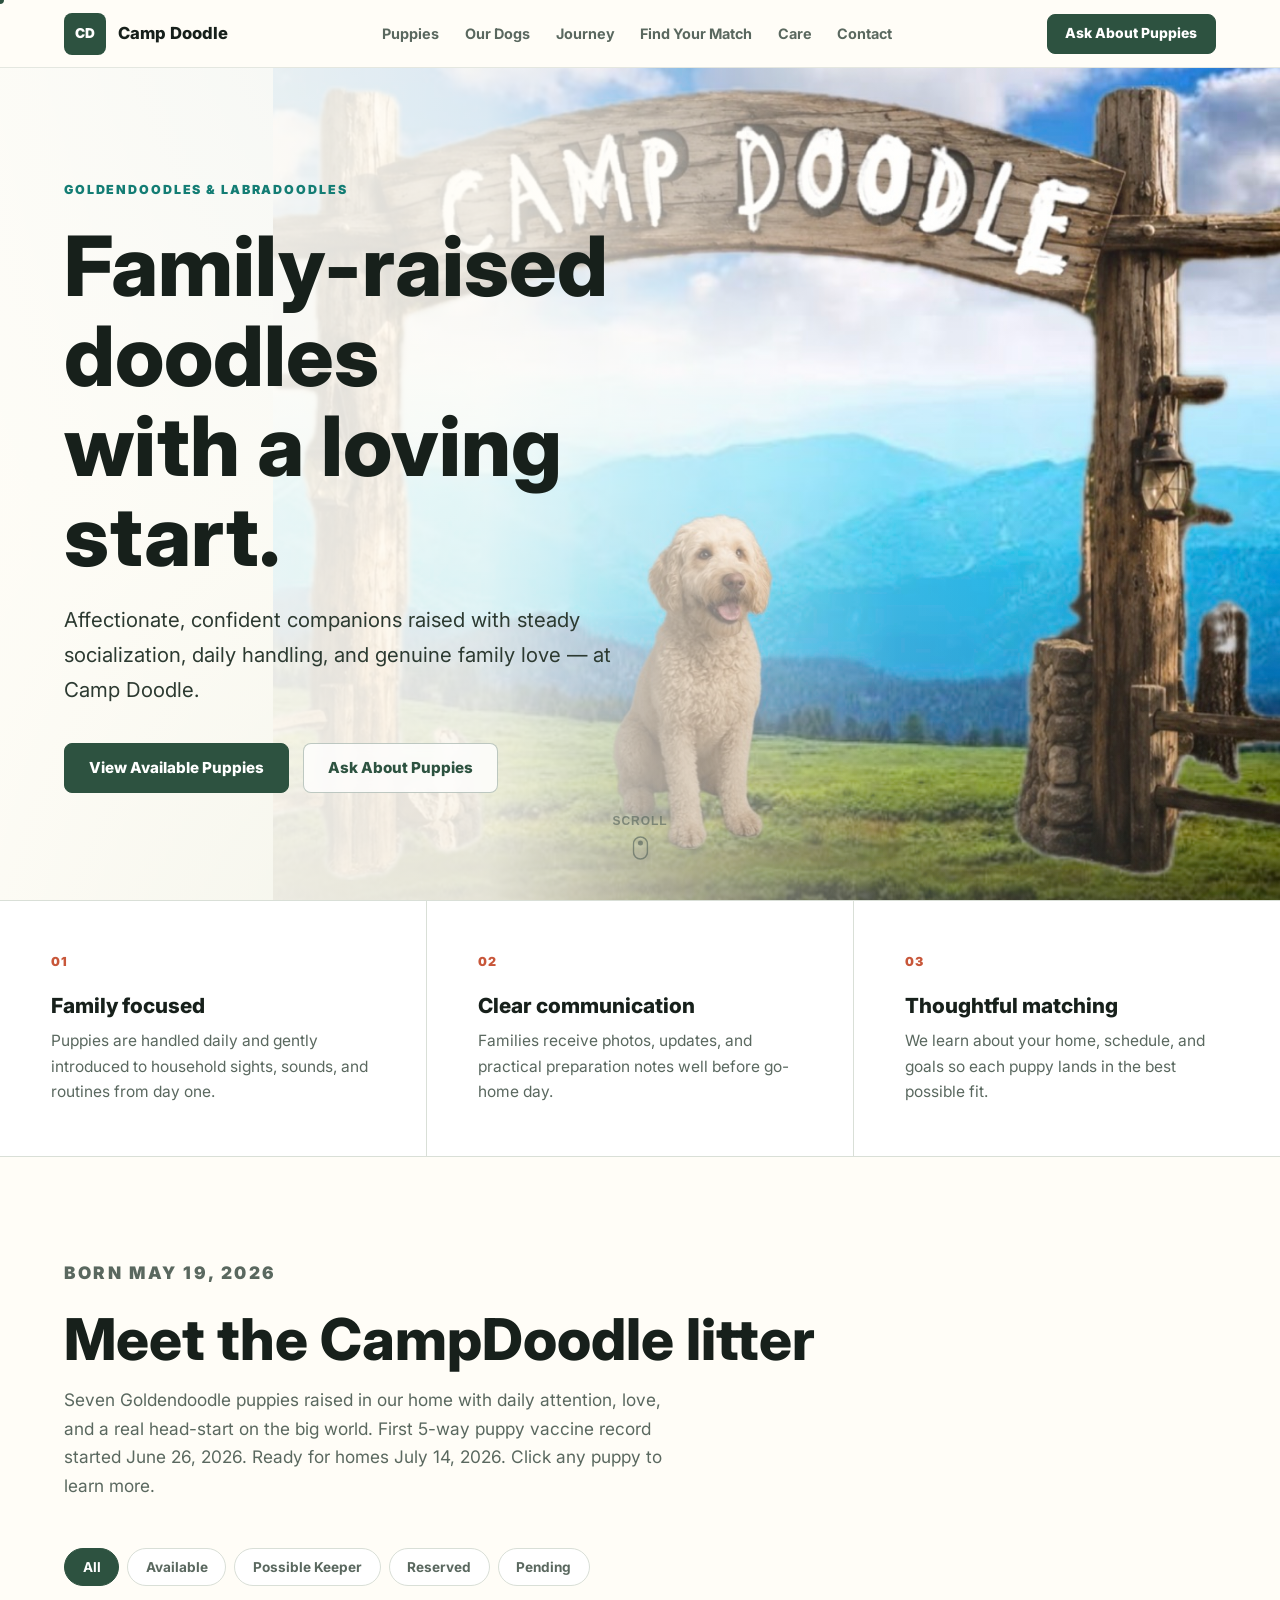
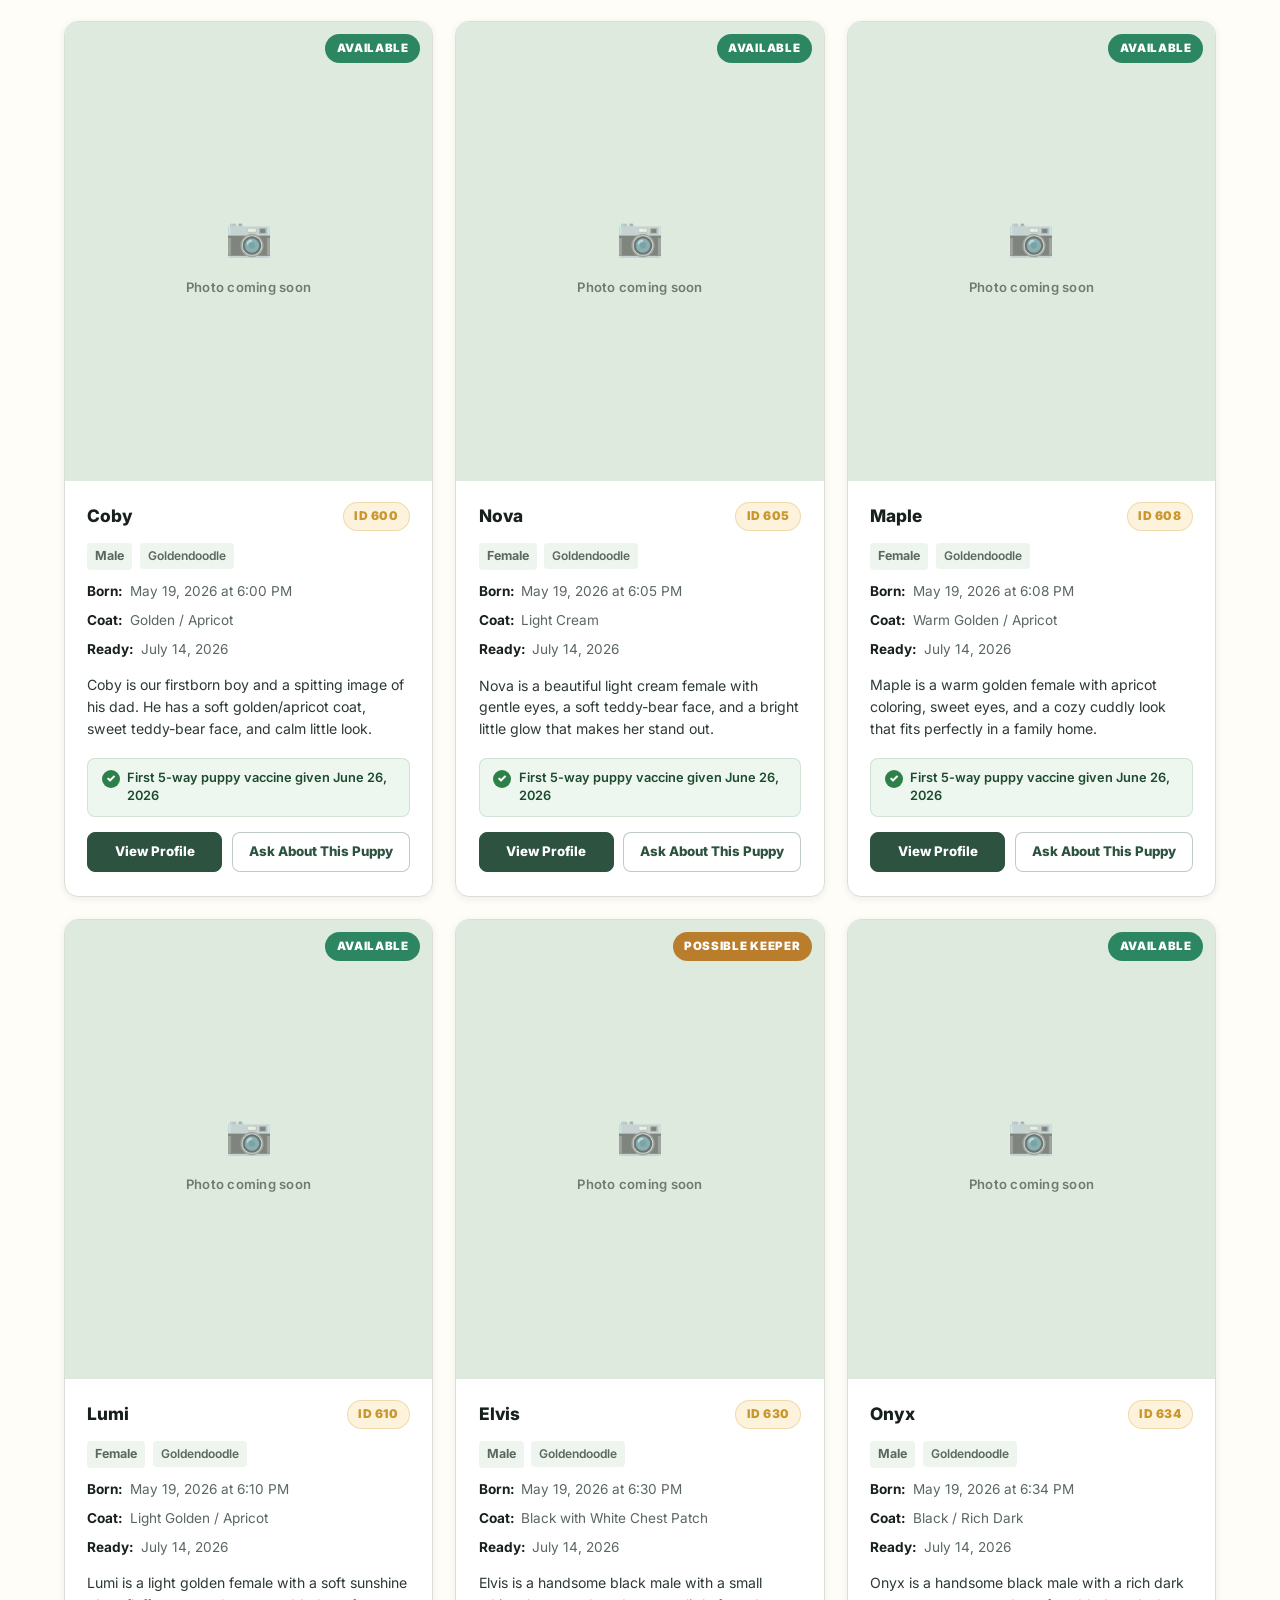
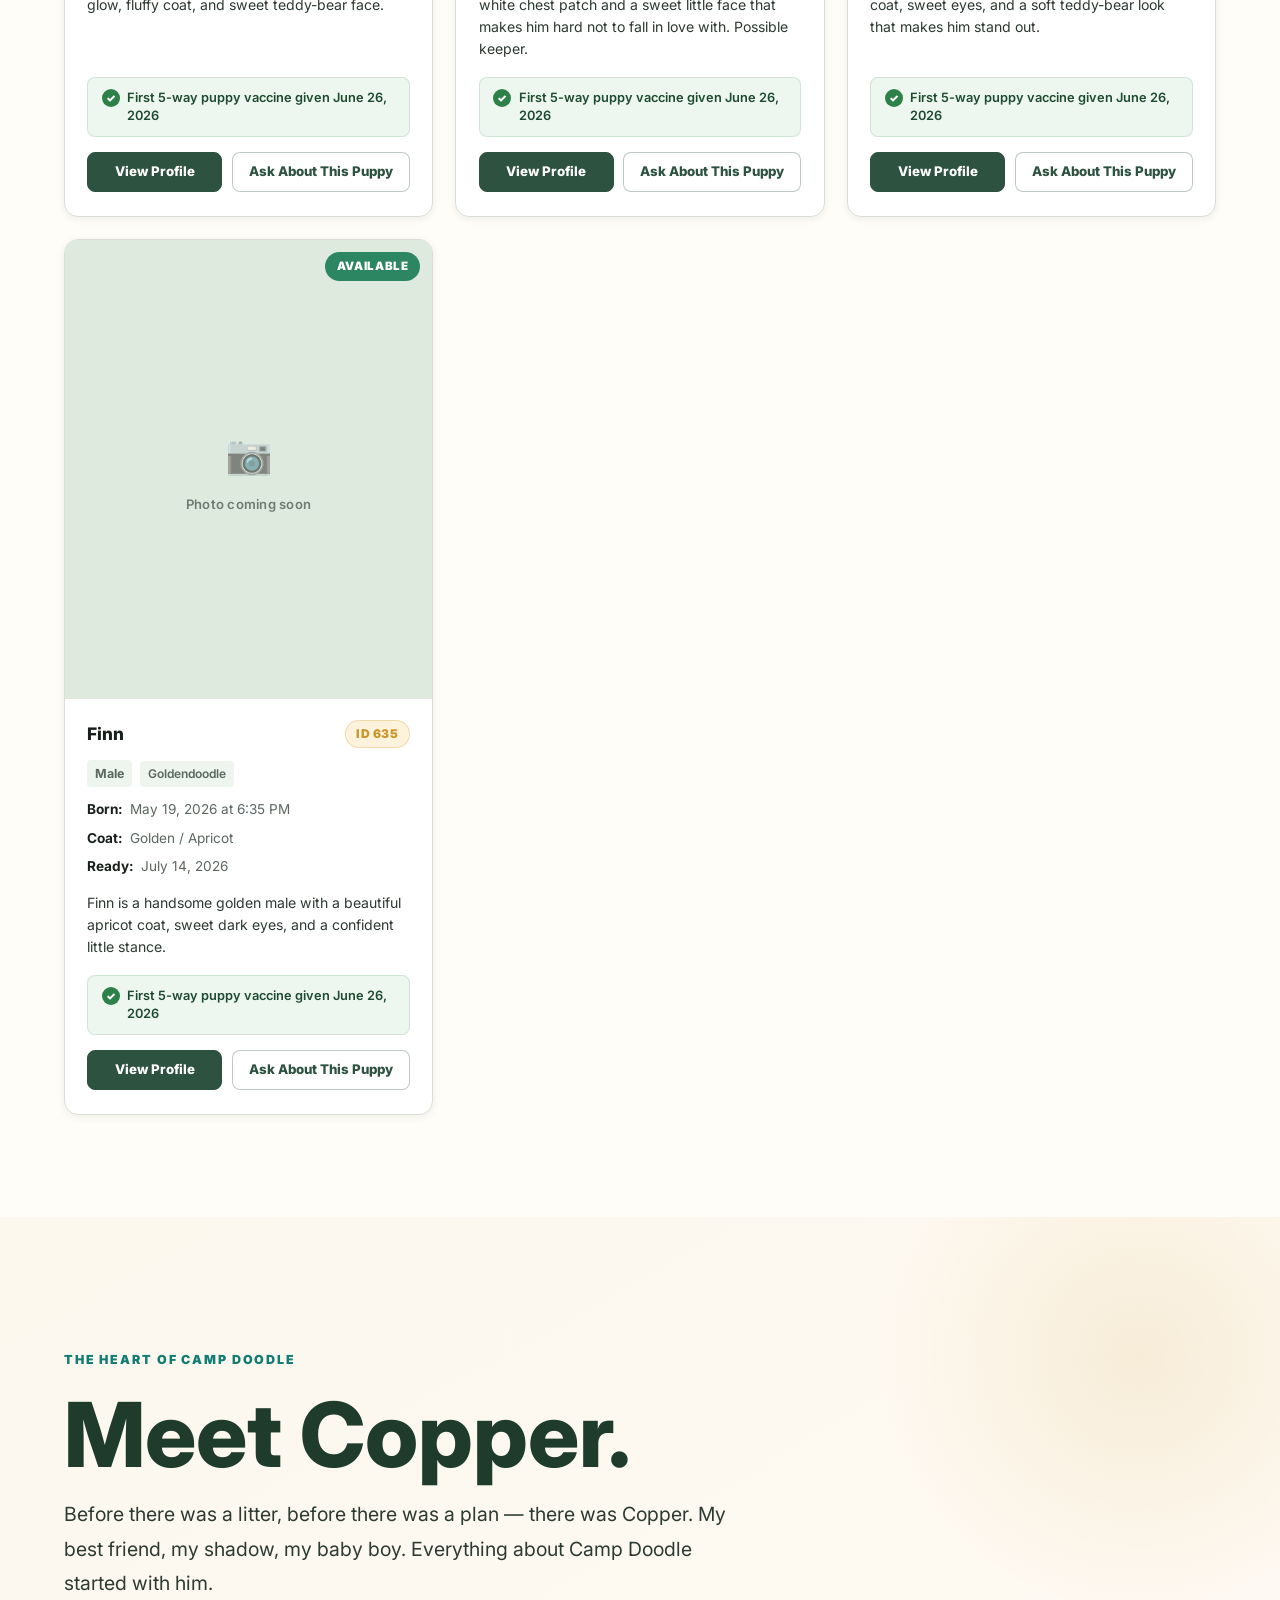
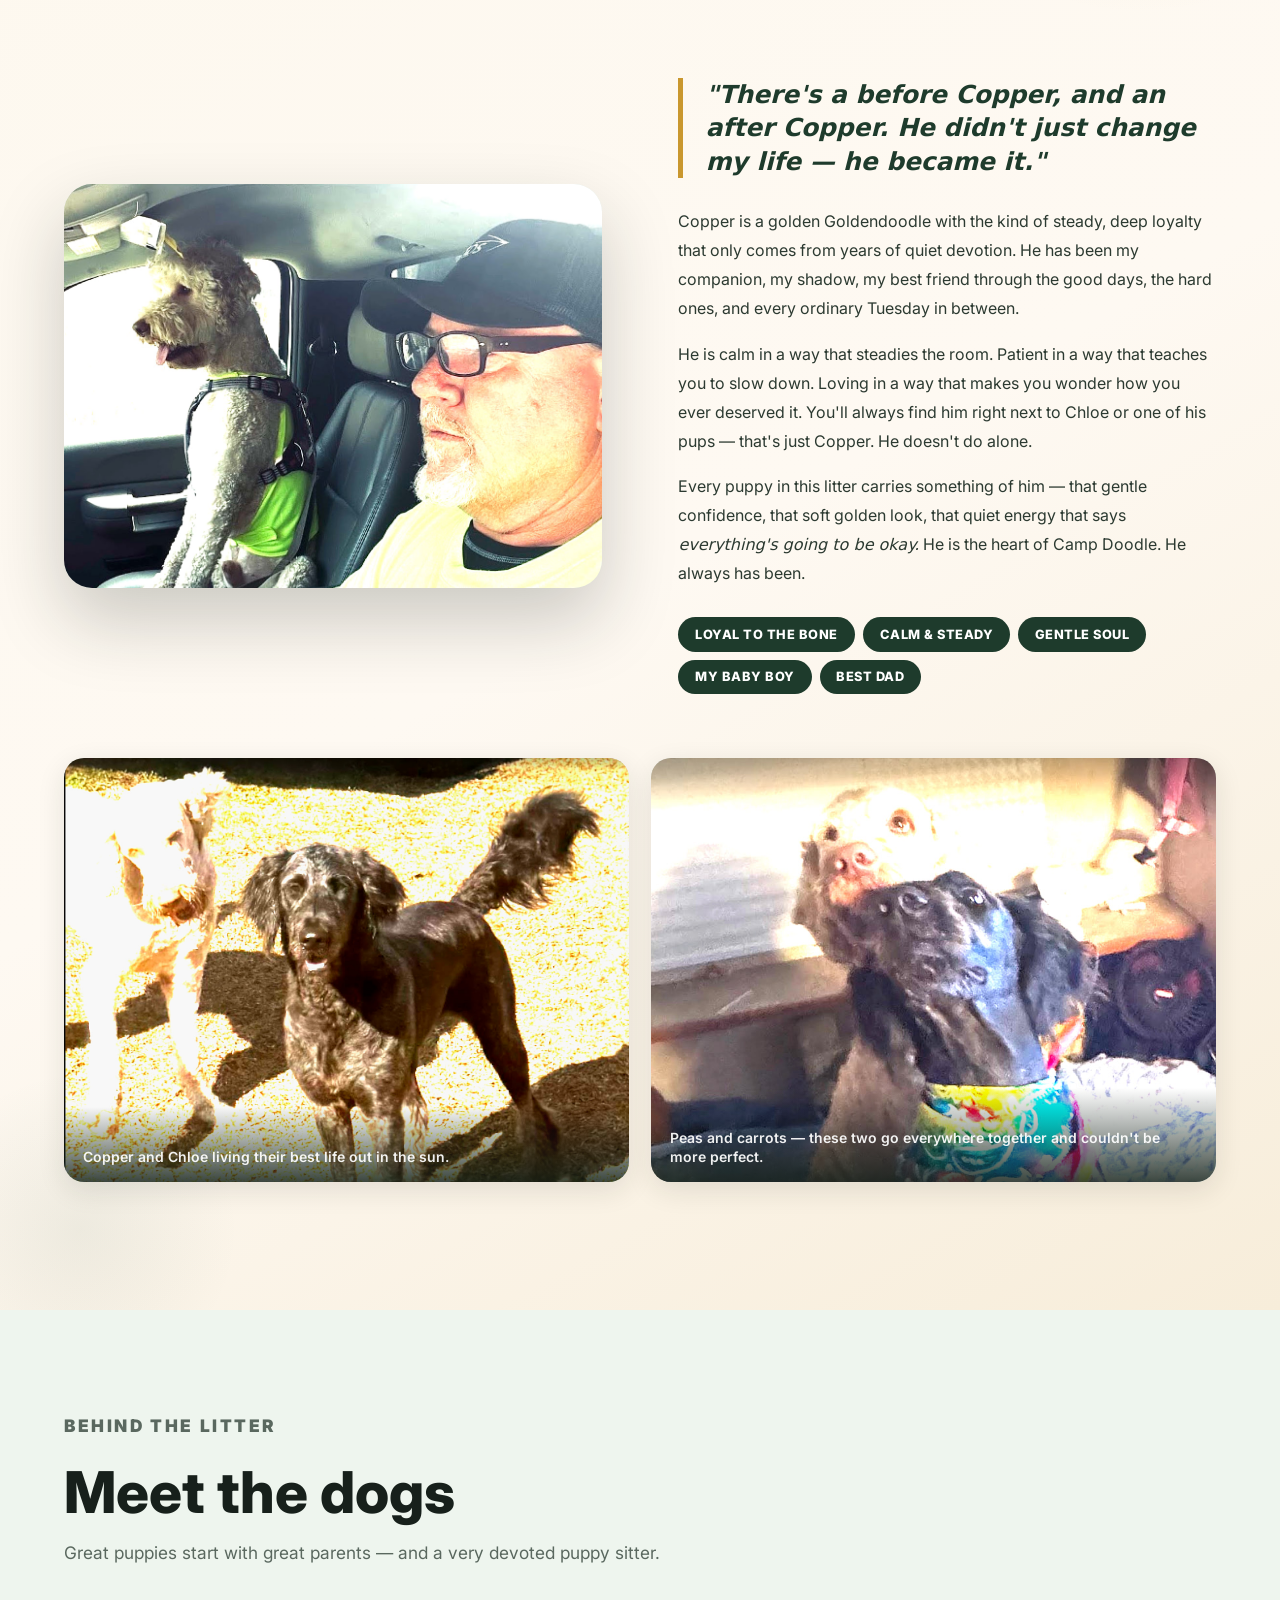
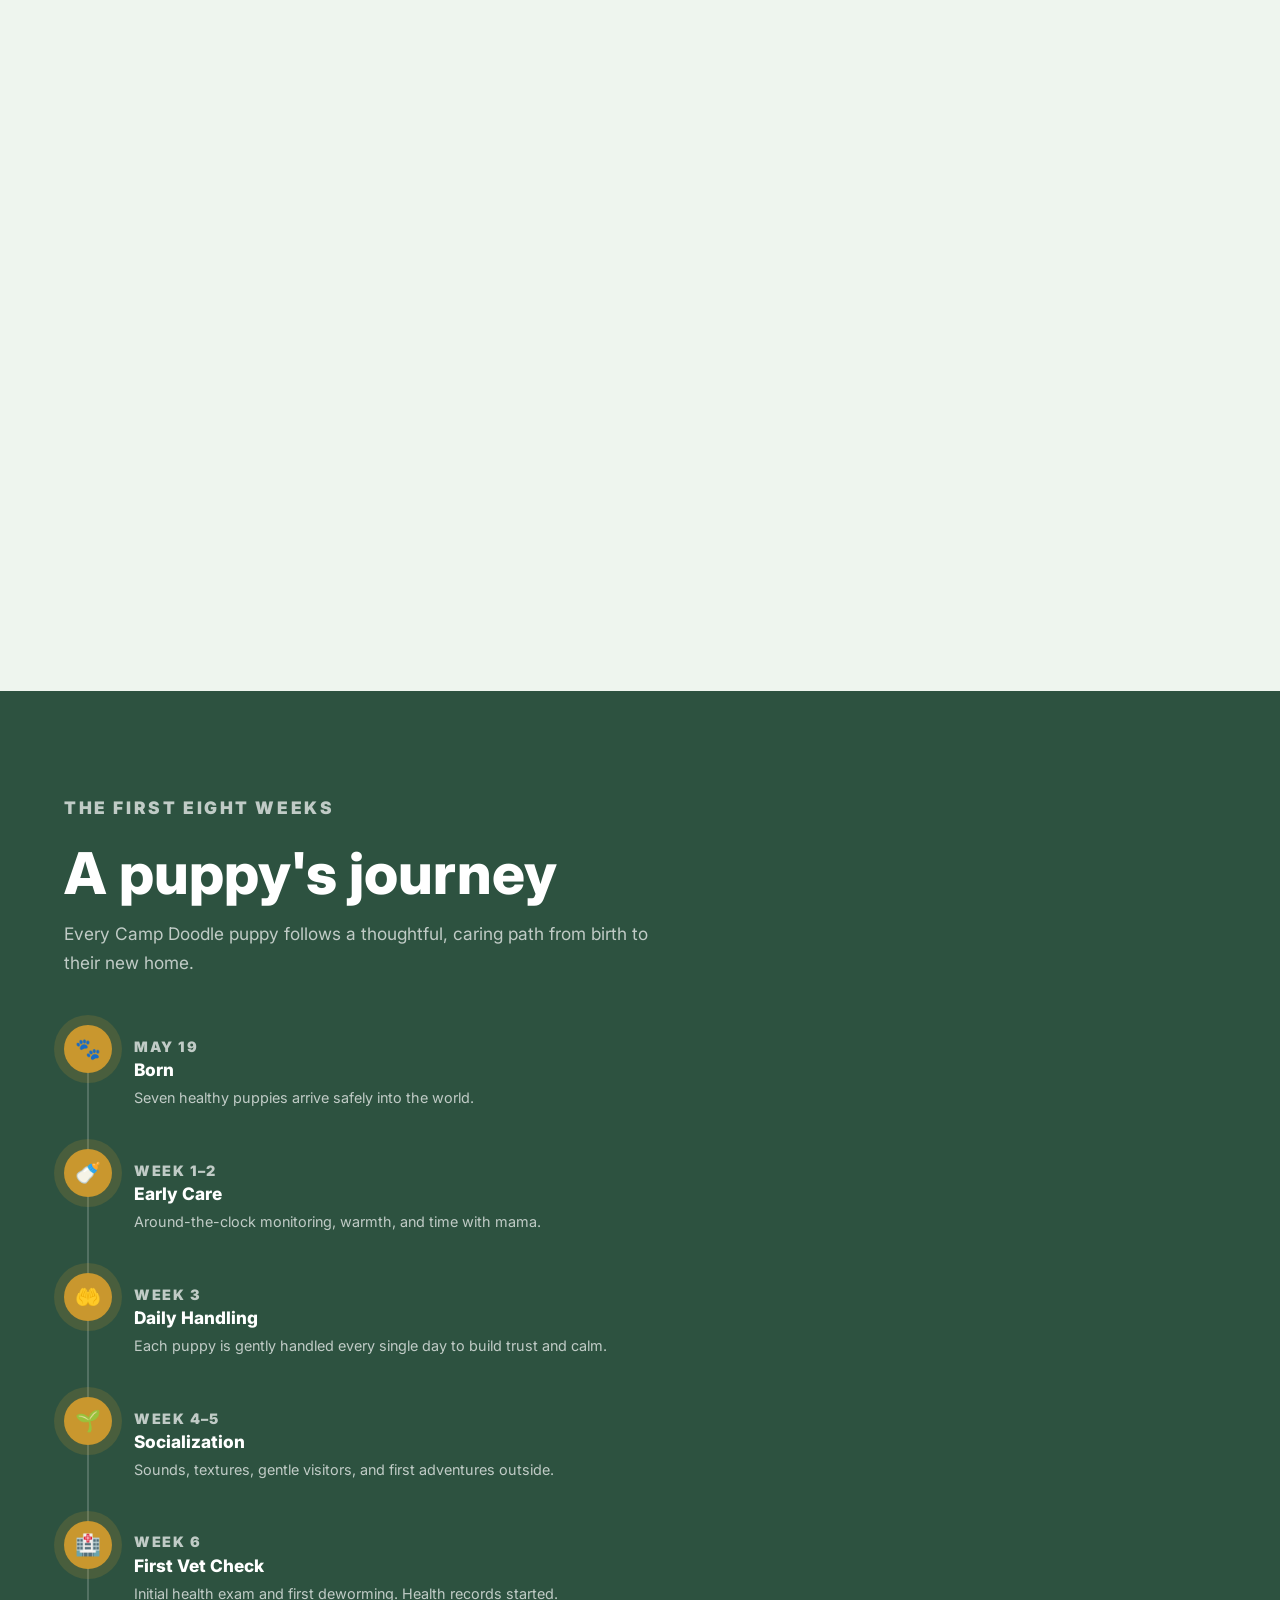
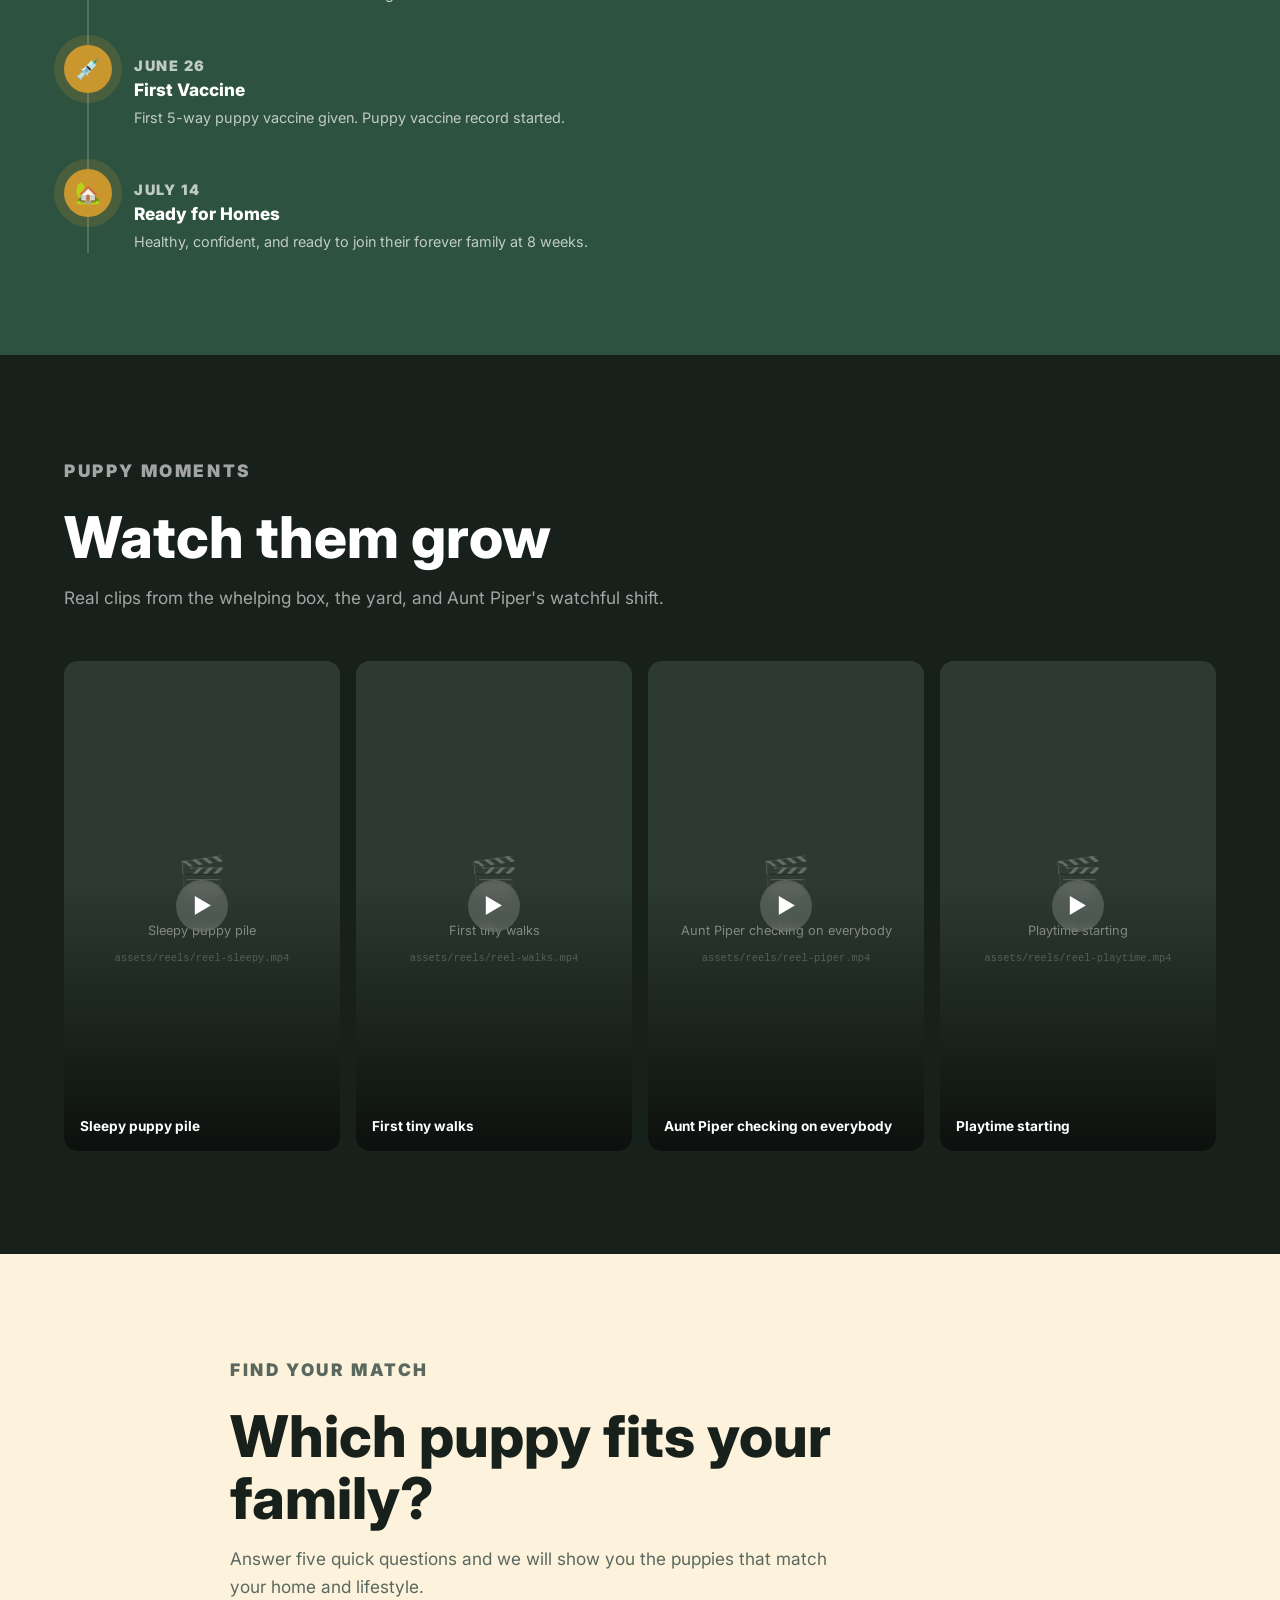
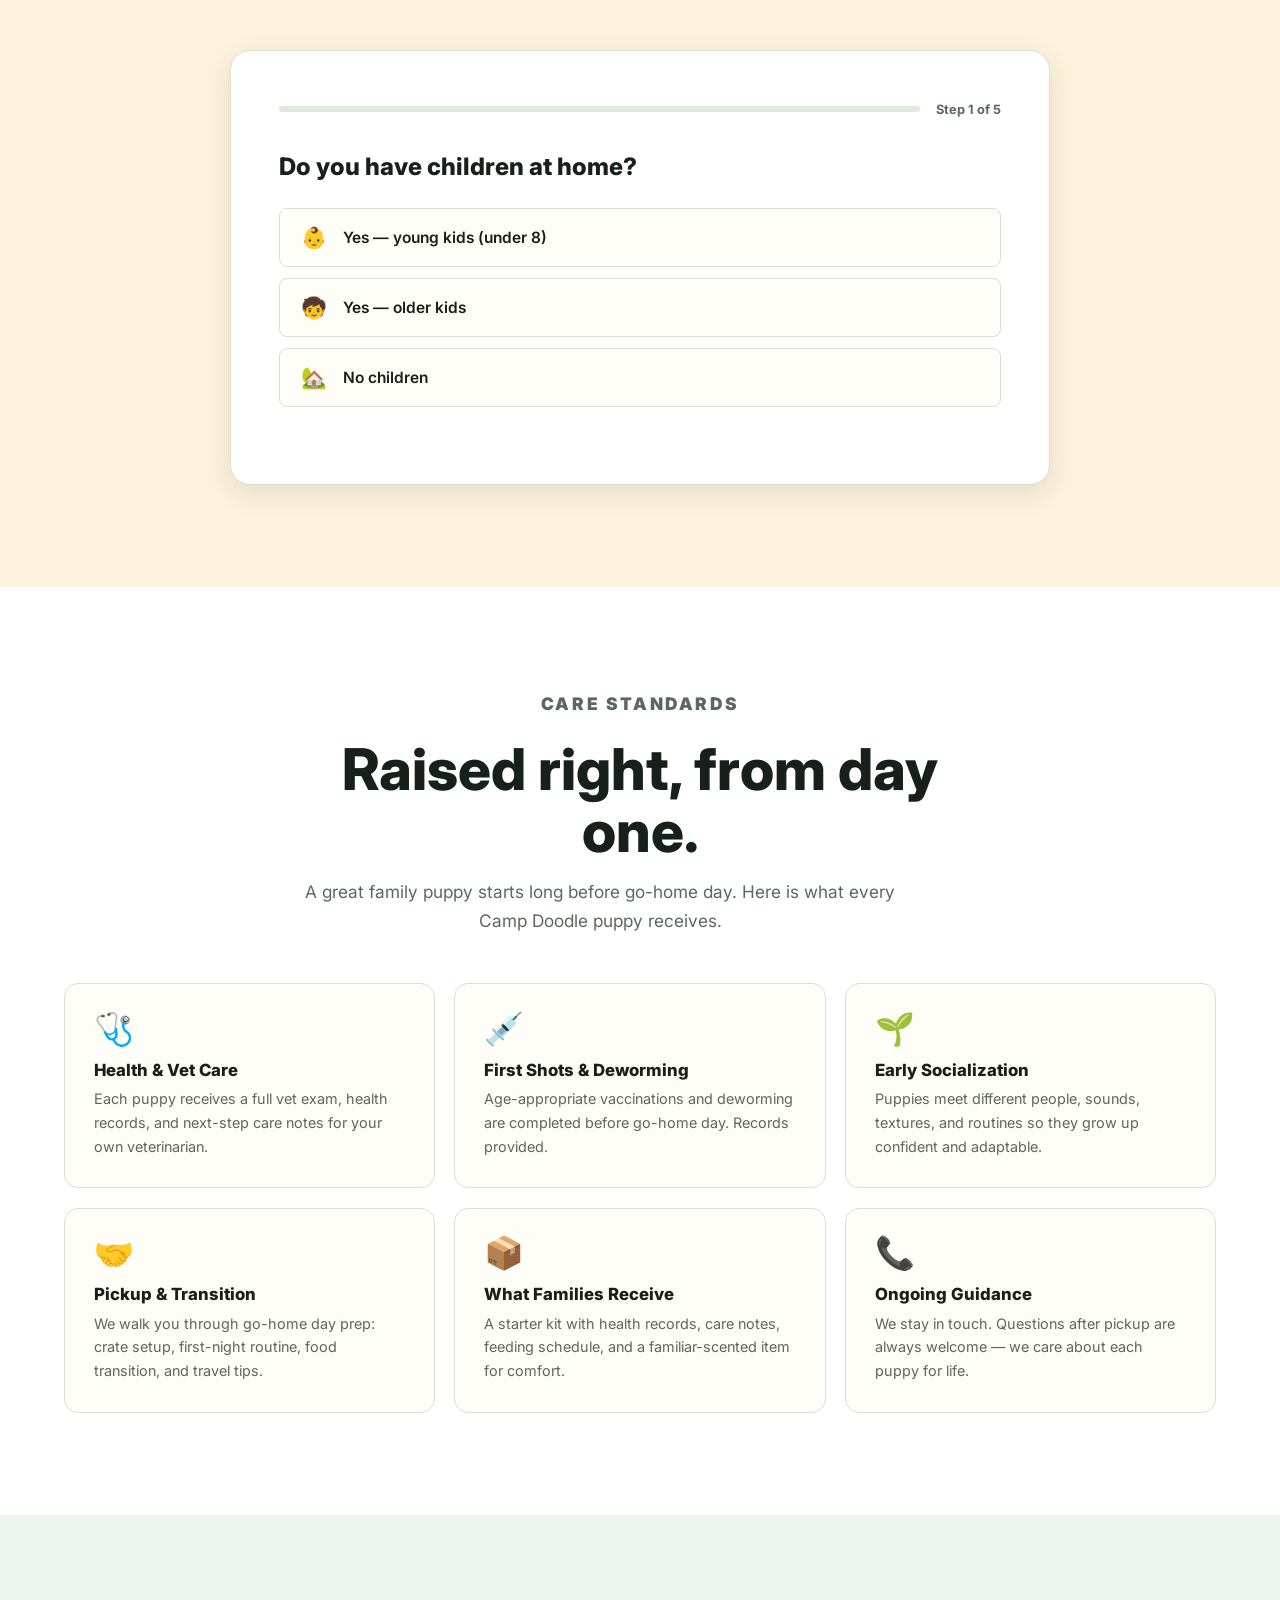
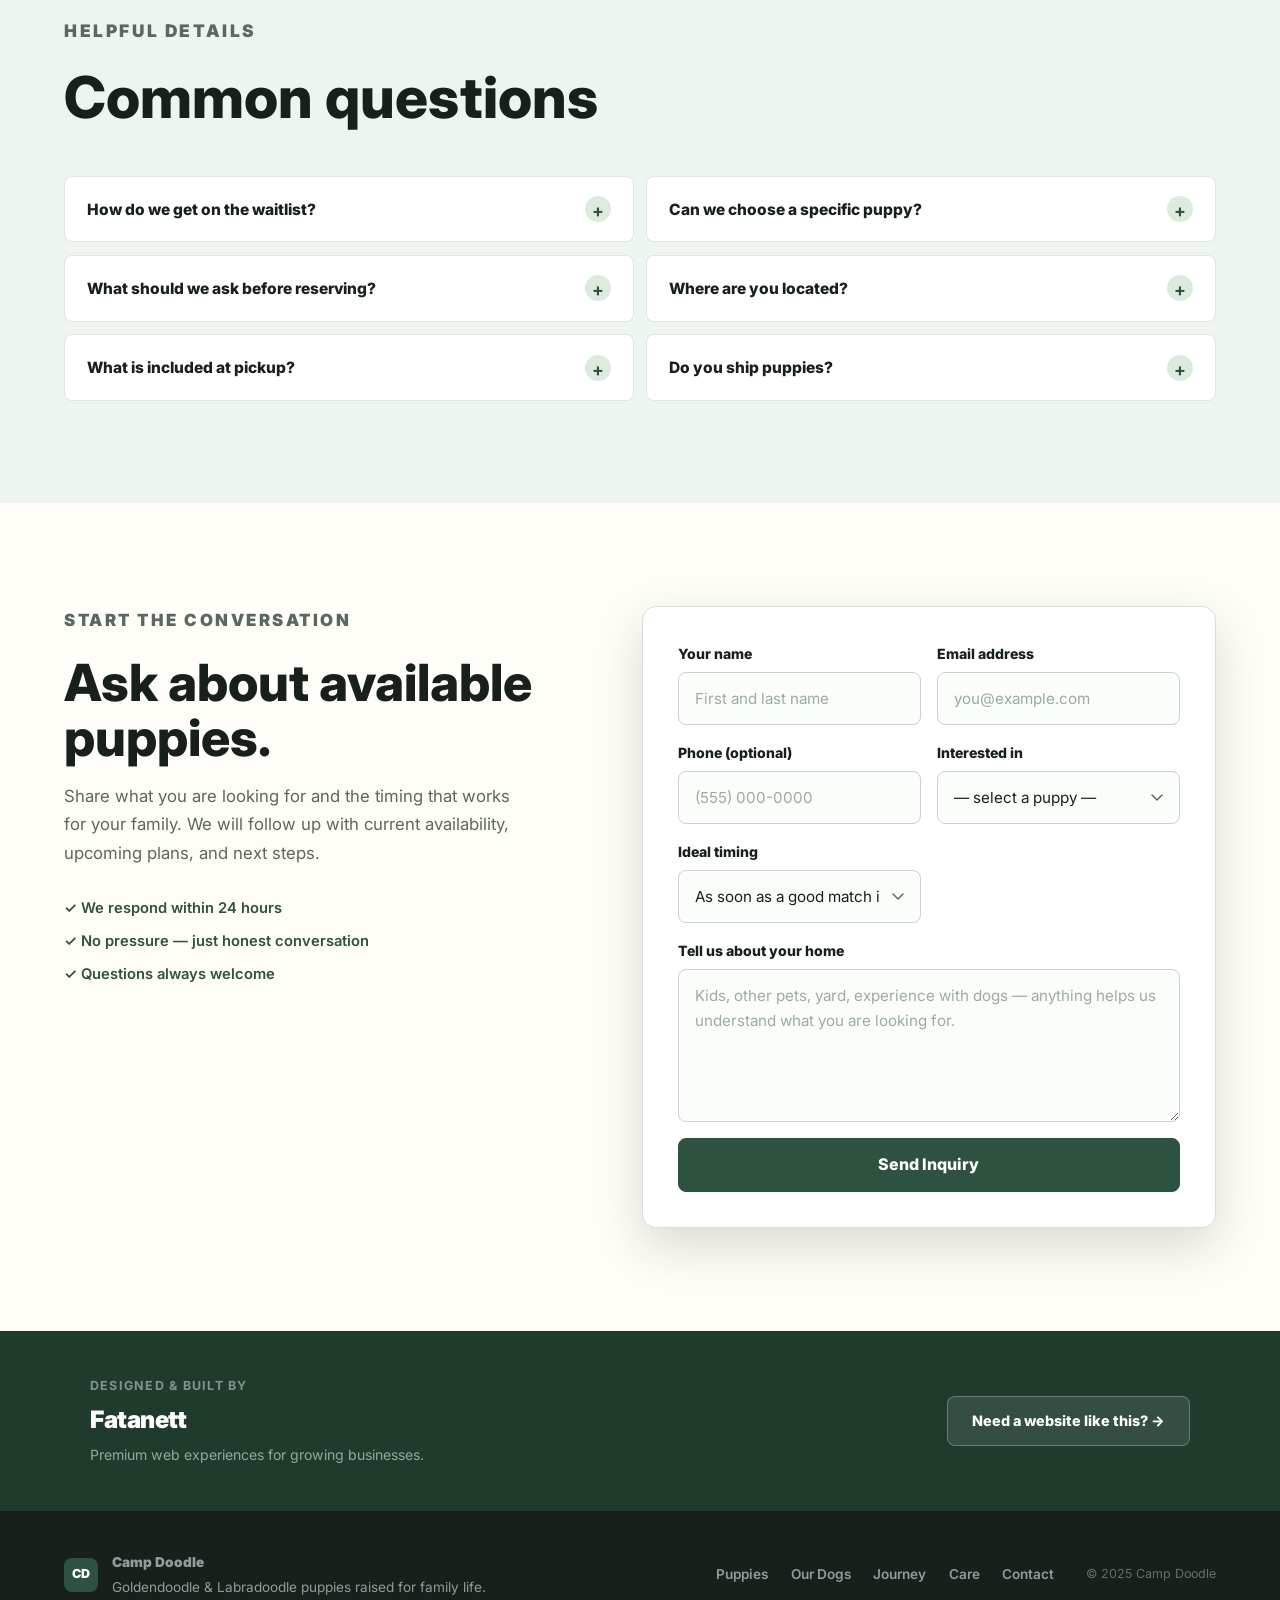
==== commit 48a077c6: "Real Copper photo, enhanced parent photos, hide AI puppy photos - Copper spotlight now uses the real" ====
--- a/index.html
+++ b/index.html
@@ -155,8 +155,8 @@
 
     <div class="copper-spotlight">
       <div class="copper-photo-main reveal">
-        <img src="assets/parents/copper_and_chloe.png"
-             alt="Copper and Chloe, the Camp Doodle parent dogs, curled up together on a cozy bed."
+        <img src="assets/my_best_friend.jpg"
+             alt="Copper riding shotgun in the truck, harnessed up next to his owner — the best friend who started it all."
              loading="lazy">
       </div>
       <div class="copper-copy reveal" style="--delay:.12s">
@@ -178,13 +178,13 @@
 
     <div class="copper-gallery">
       <div class="copper-gallery-item reveal" style="--delay:.08s">
-        <img src="assets/parents/mom_and_dad.png"
+        <img src="assets/parents/mom_and_dad.jpg"
              alt="Copper and Chloe out in the yard together on a bright sunny day."
              loading="lazy">
         <p class="copper-gallery-caption">Copper and Chloe living their best life out in the sun.</p>
       </div>
       <div class="copper-gallery-item reveal" style="--delay:.16s">
-        <img src="assets/parents/peas_and_carrots.png"
+        <img src="assets/parents/peas_and_carrots.jpg"
              alt="Chloe in her rainbow bandana cuddled up with Copper — peas and carrots."
              loading="lazy">
         <p class="copper-gallery-caption">Peas and carrots — these two go everywhere together and couldn't be more perfect.</p>
--- a/styles.css
+++ b/styles.css
@@ -631,11 +631,11 @@
   opacity: .5;
 }
 
-.photo-ph small {
-  font-size: .7rem;
-  opacity: .7;
-  font-family: monospace;
-  word-break: break-all;
+.photo-ph-label {
+  font-size: .82rem;
+  font-weight: 600;
+  letter-spacing: .02em;
+  opacity: .85;
 }
 
 /* Hide placeholder when image loads */
@@ -1482,6 +1482,7 @@
 .quiz-match-card:hover { transform: translateY(-4px); box-shadow: var(--shadow-md); }
 
 .quiz-match-photo {
+  position: relative;
   aspect-ratio: 1;
   background: var(--sage);
   overflow: hidden;
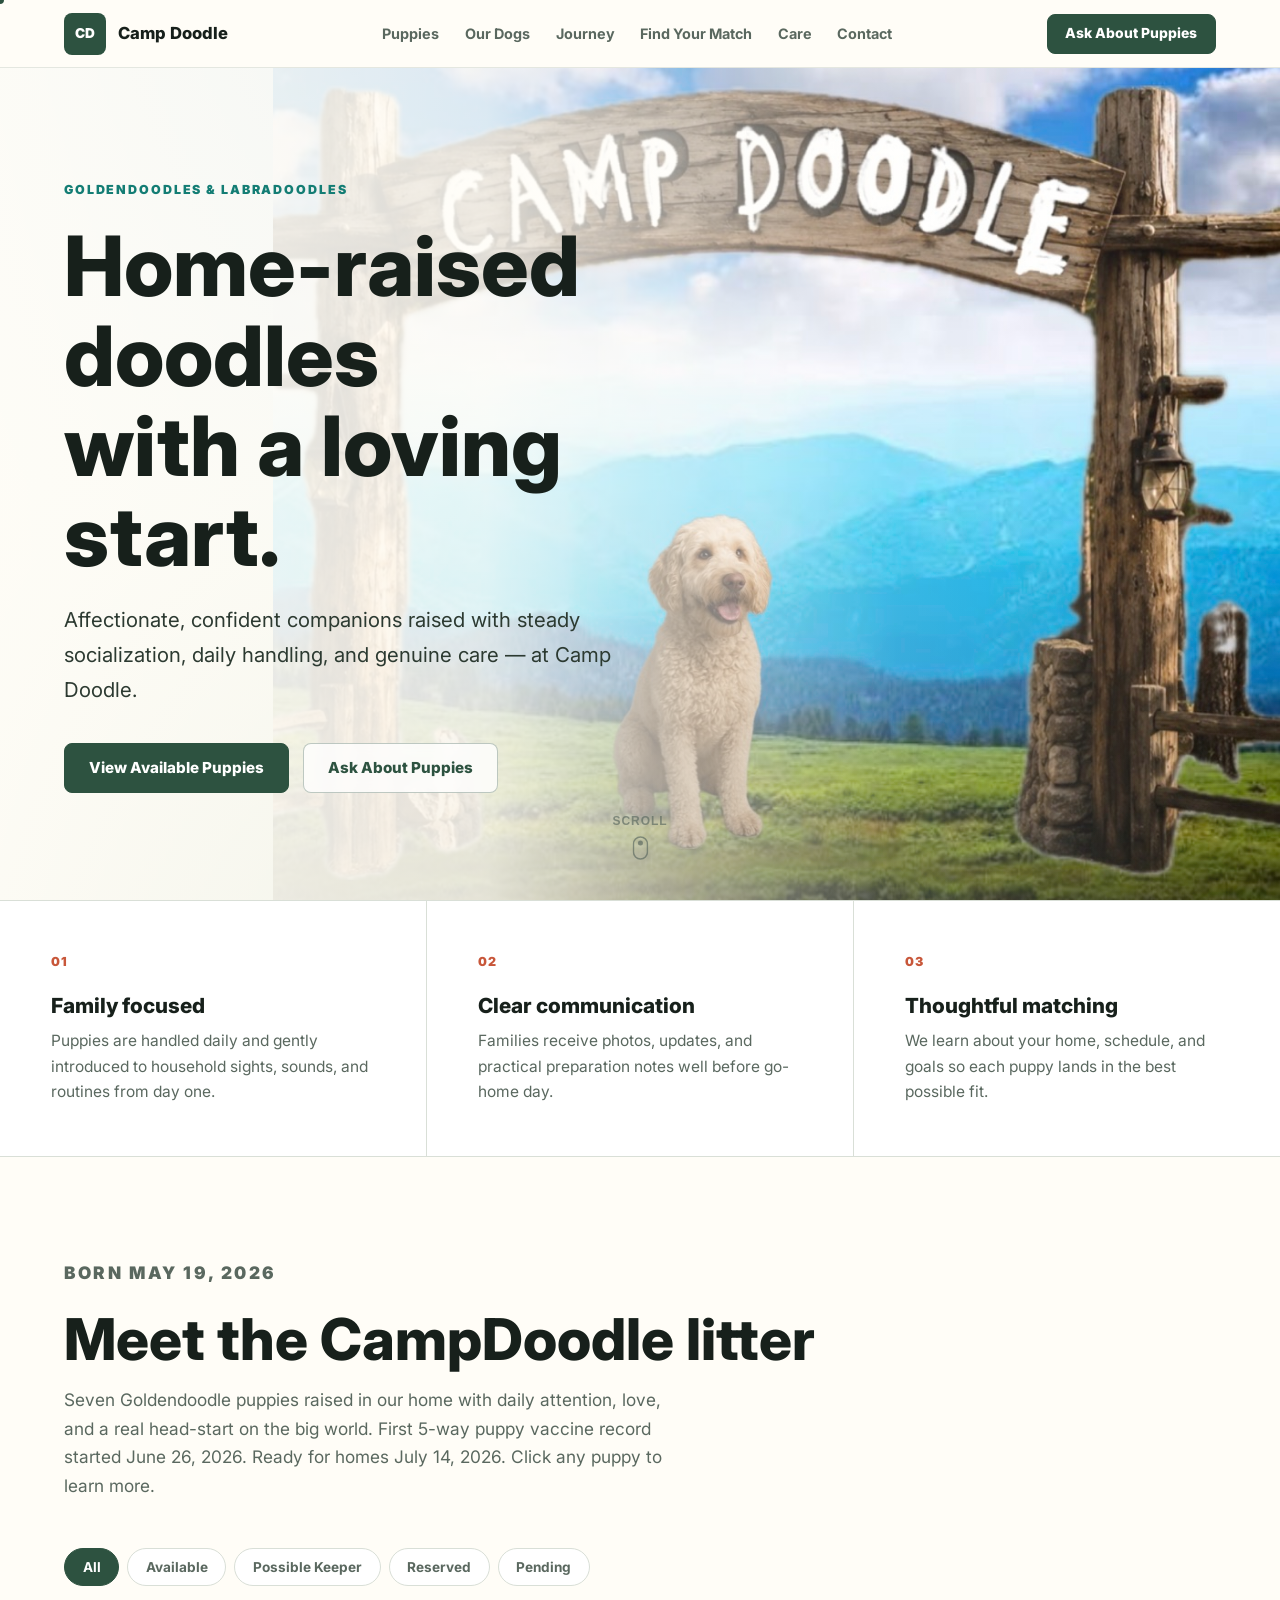
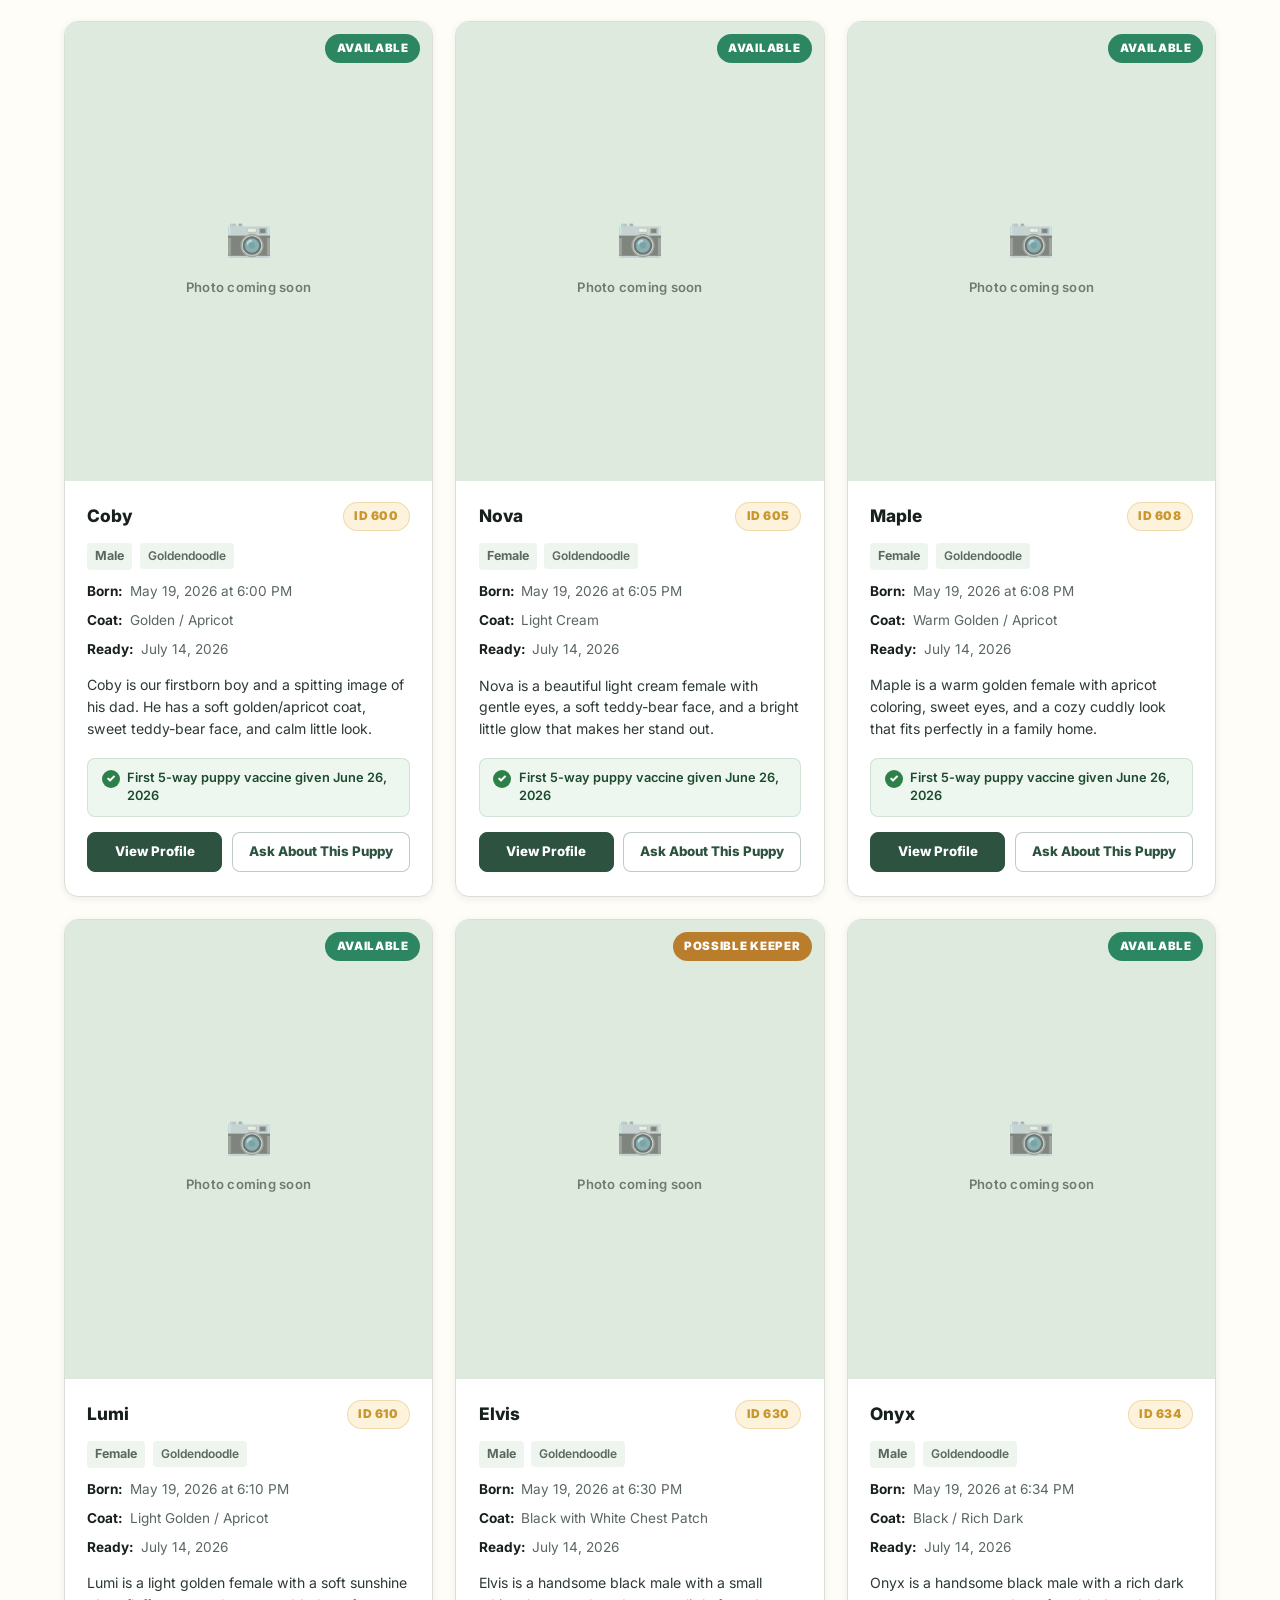
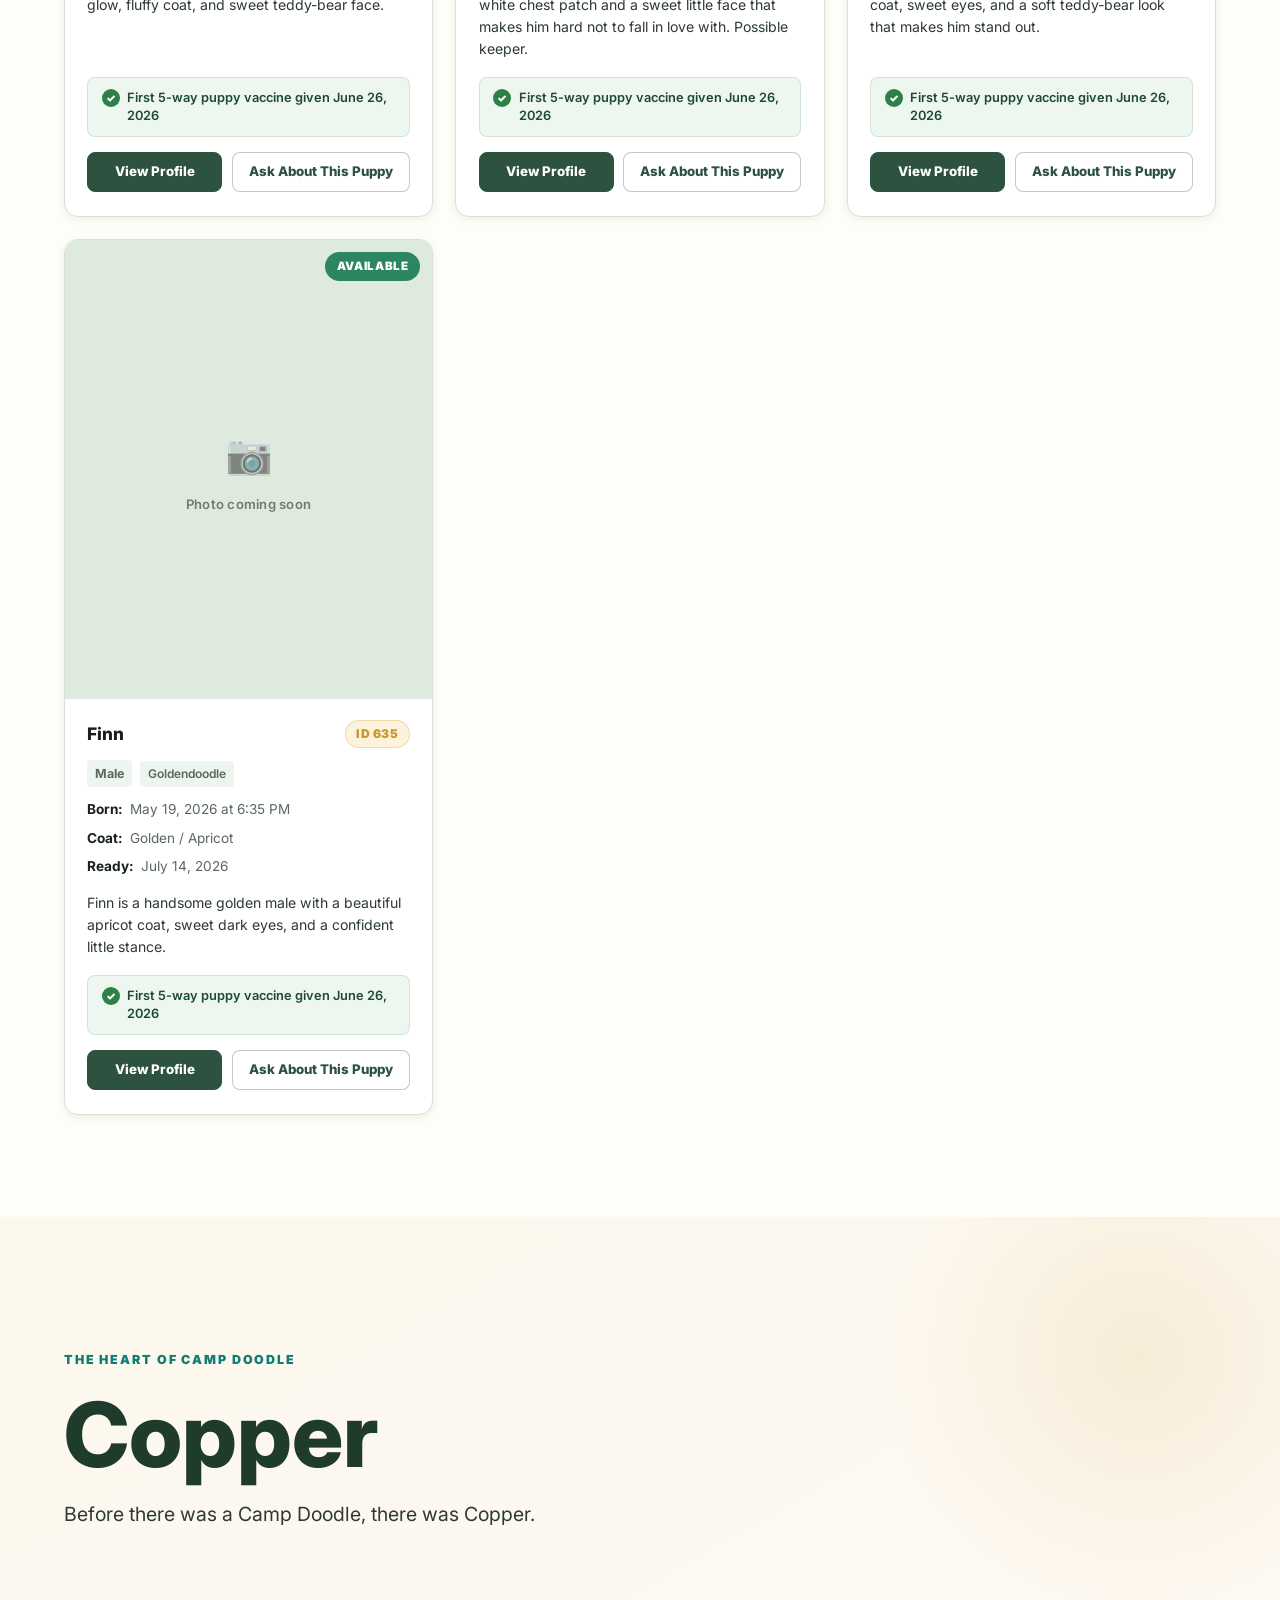
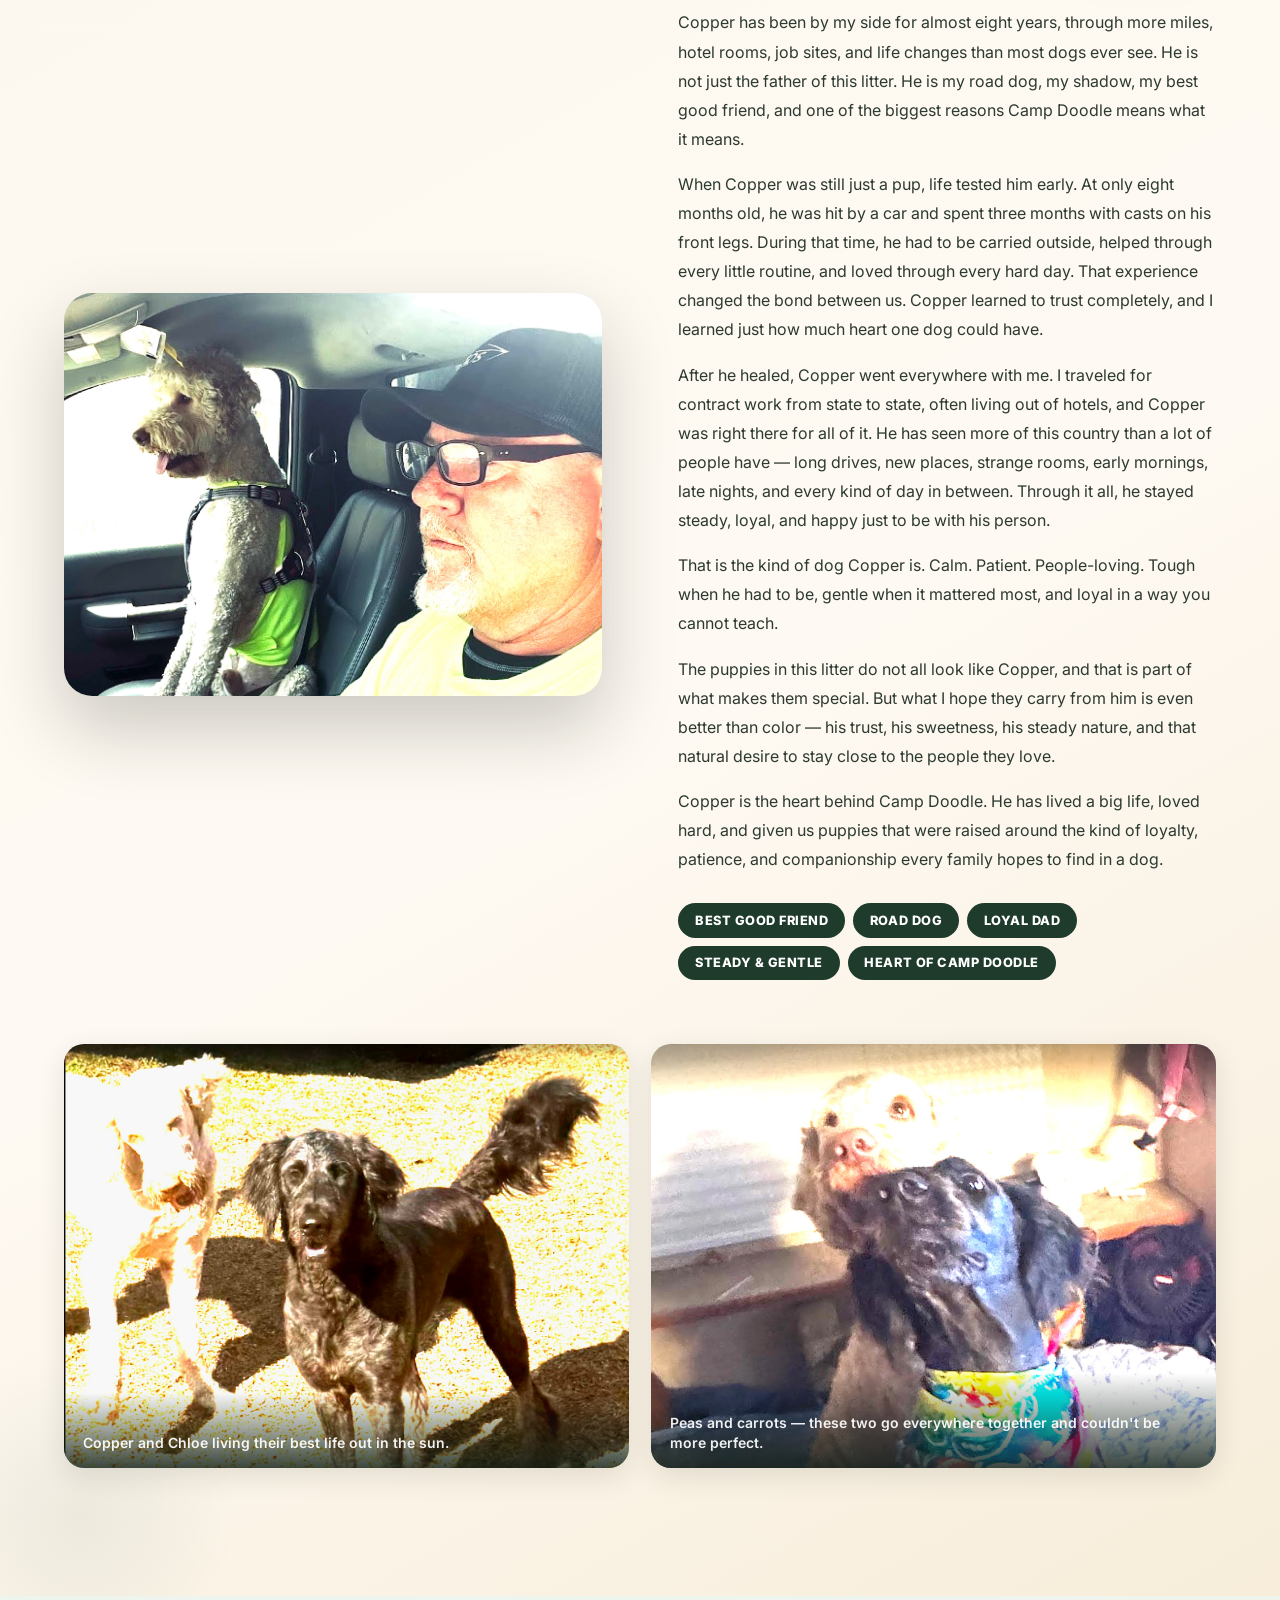
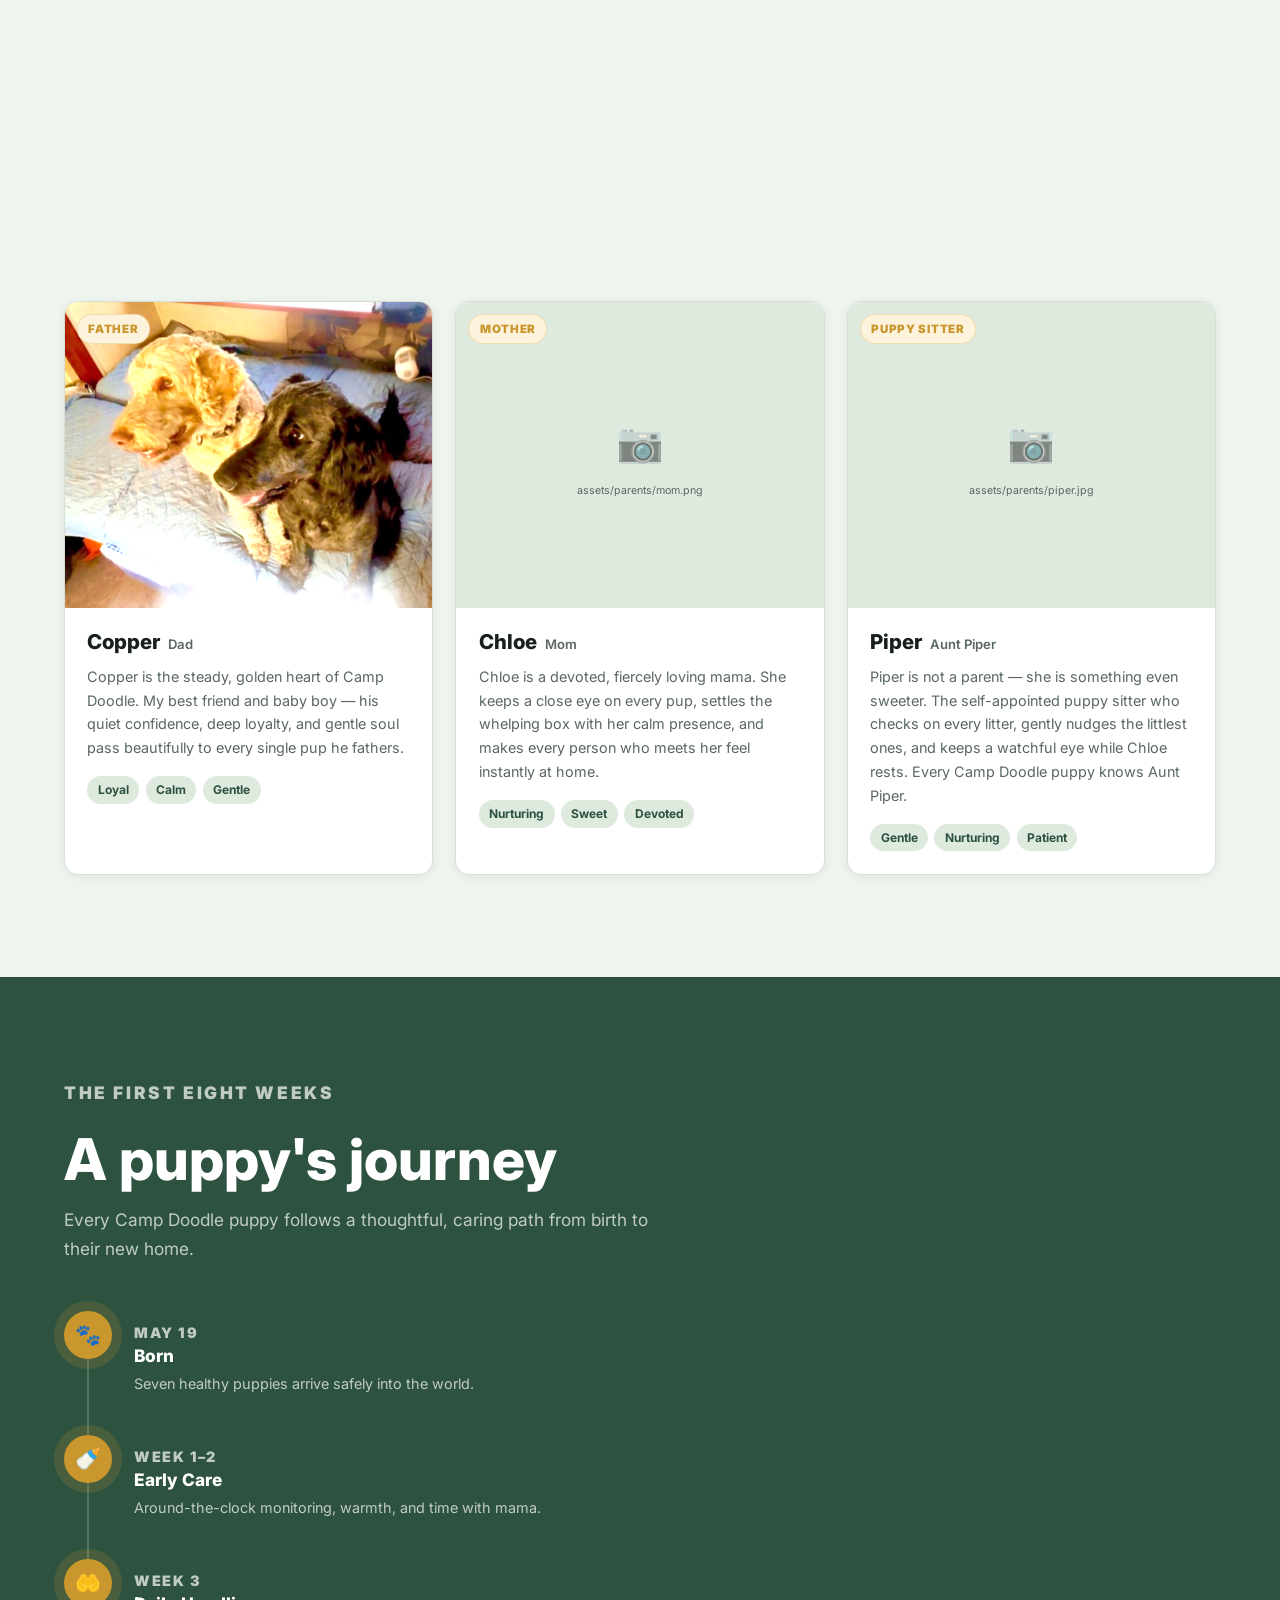
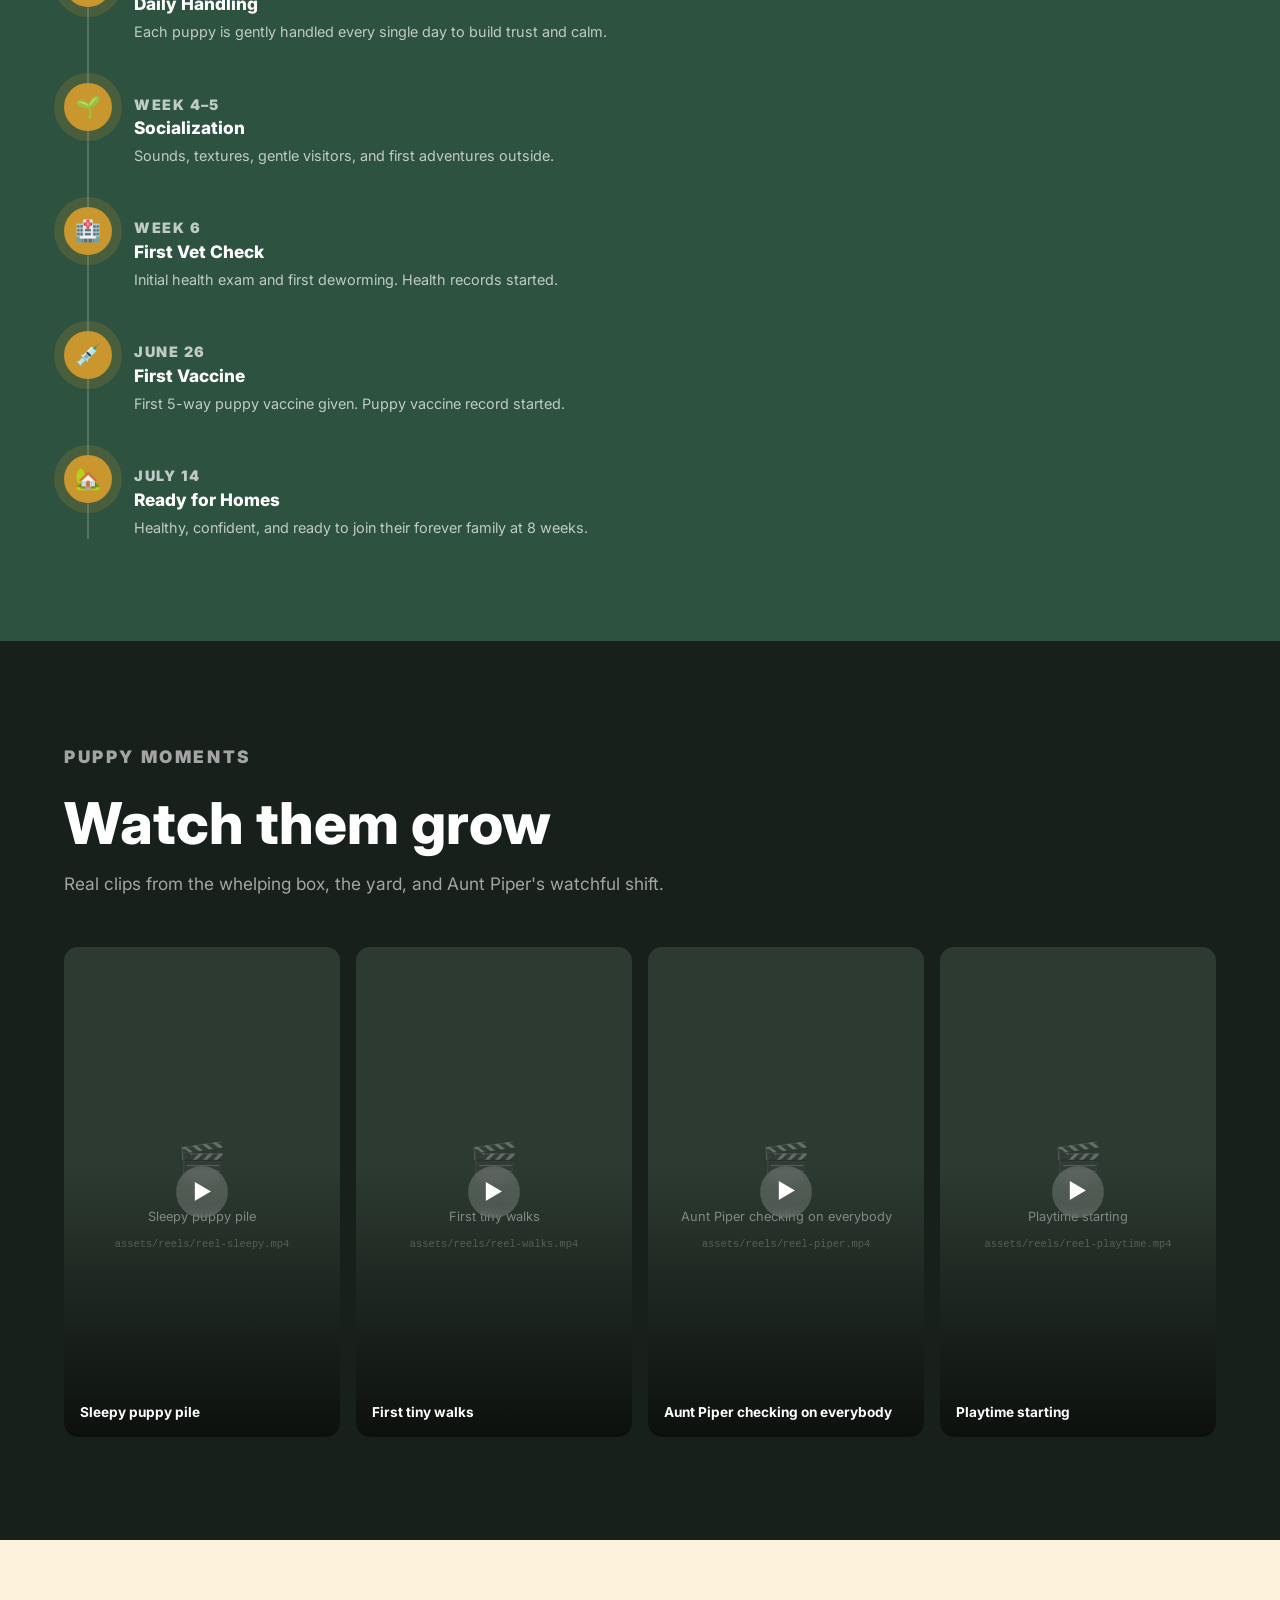
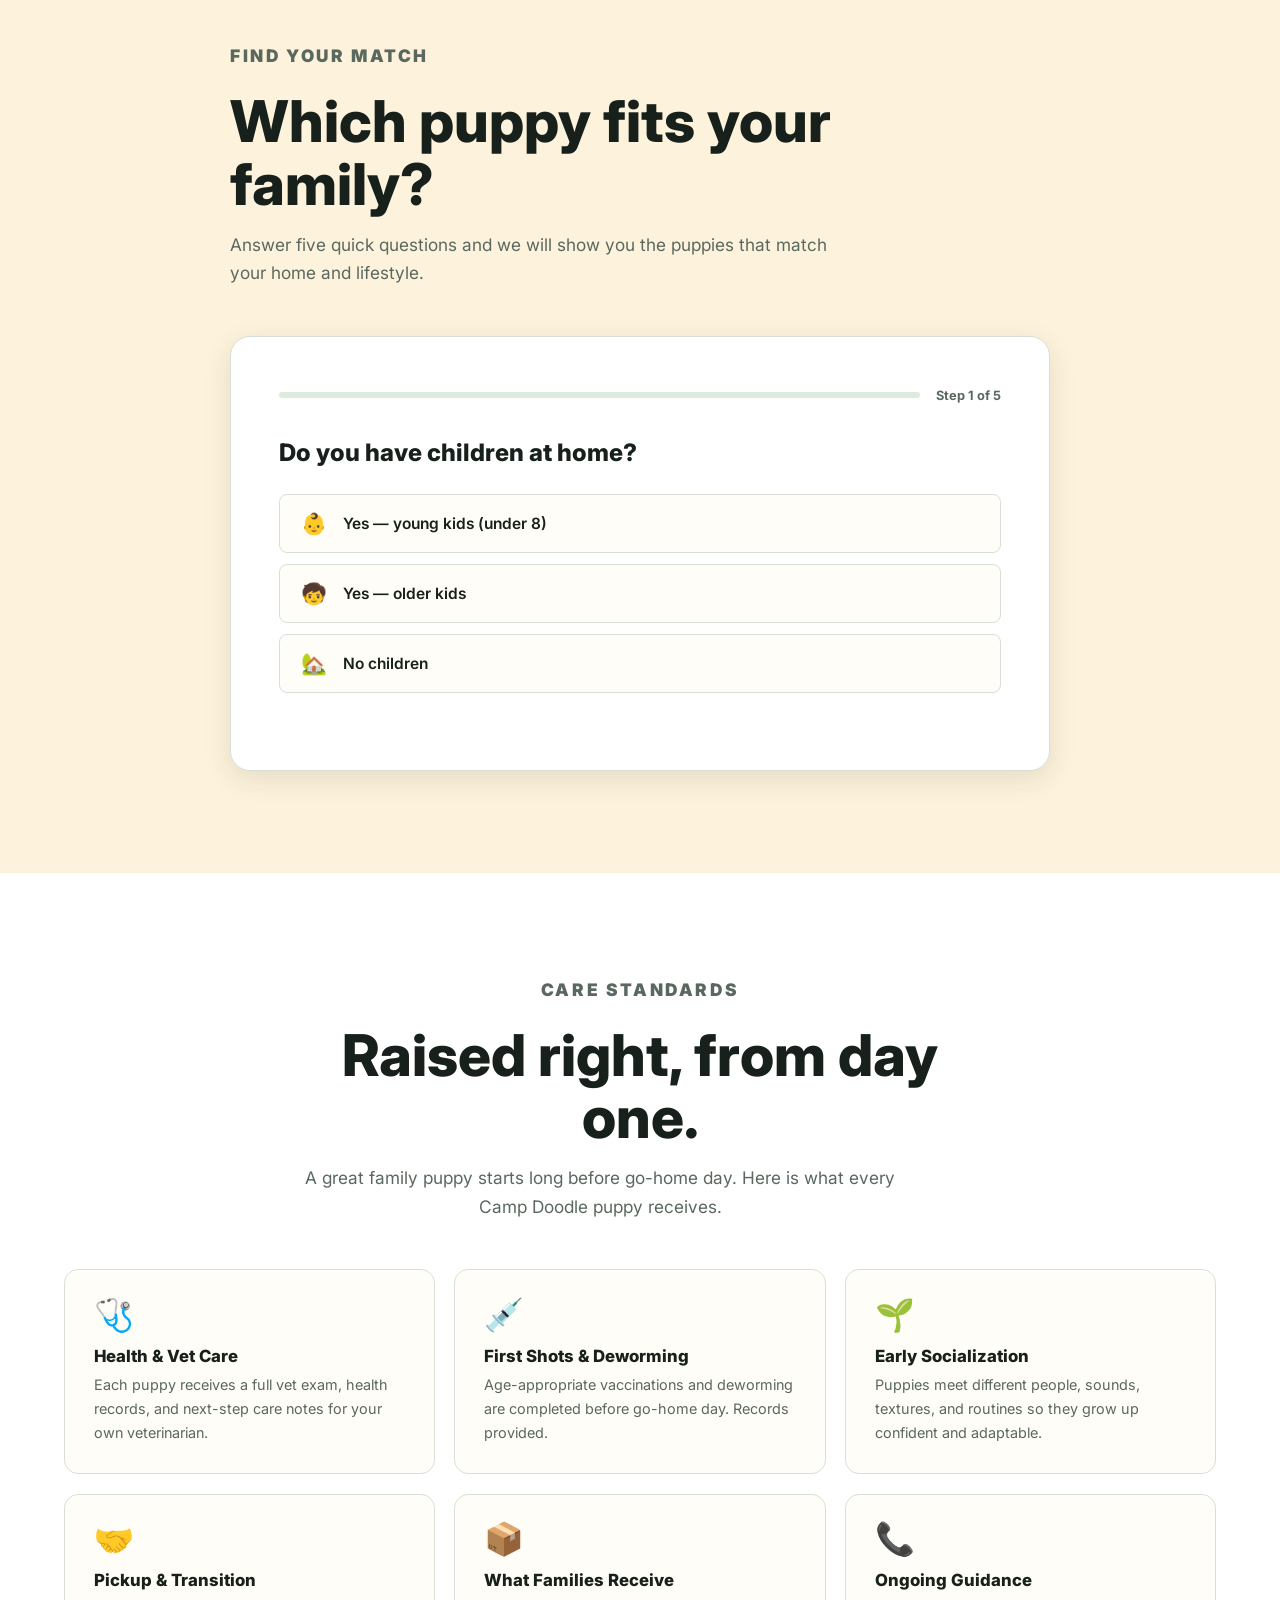
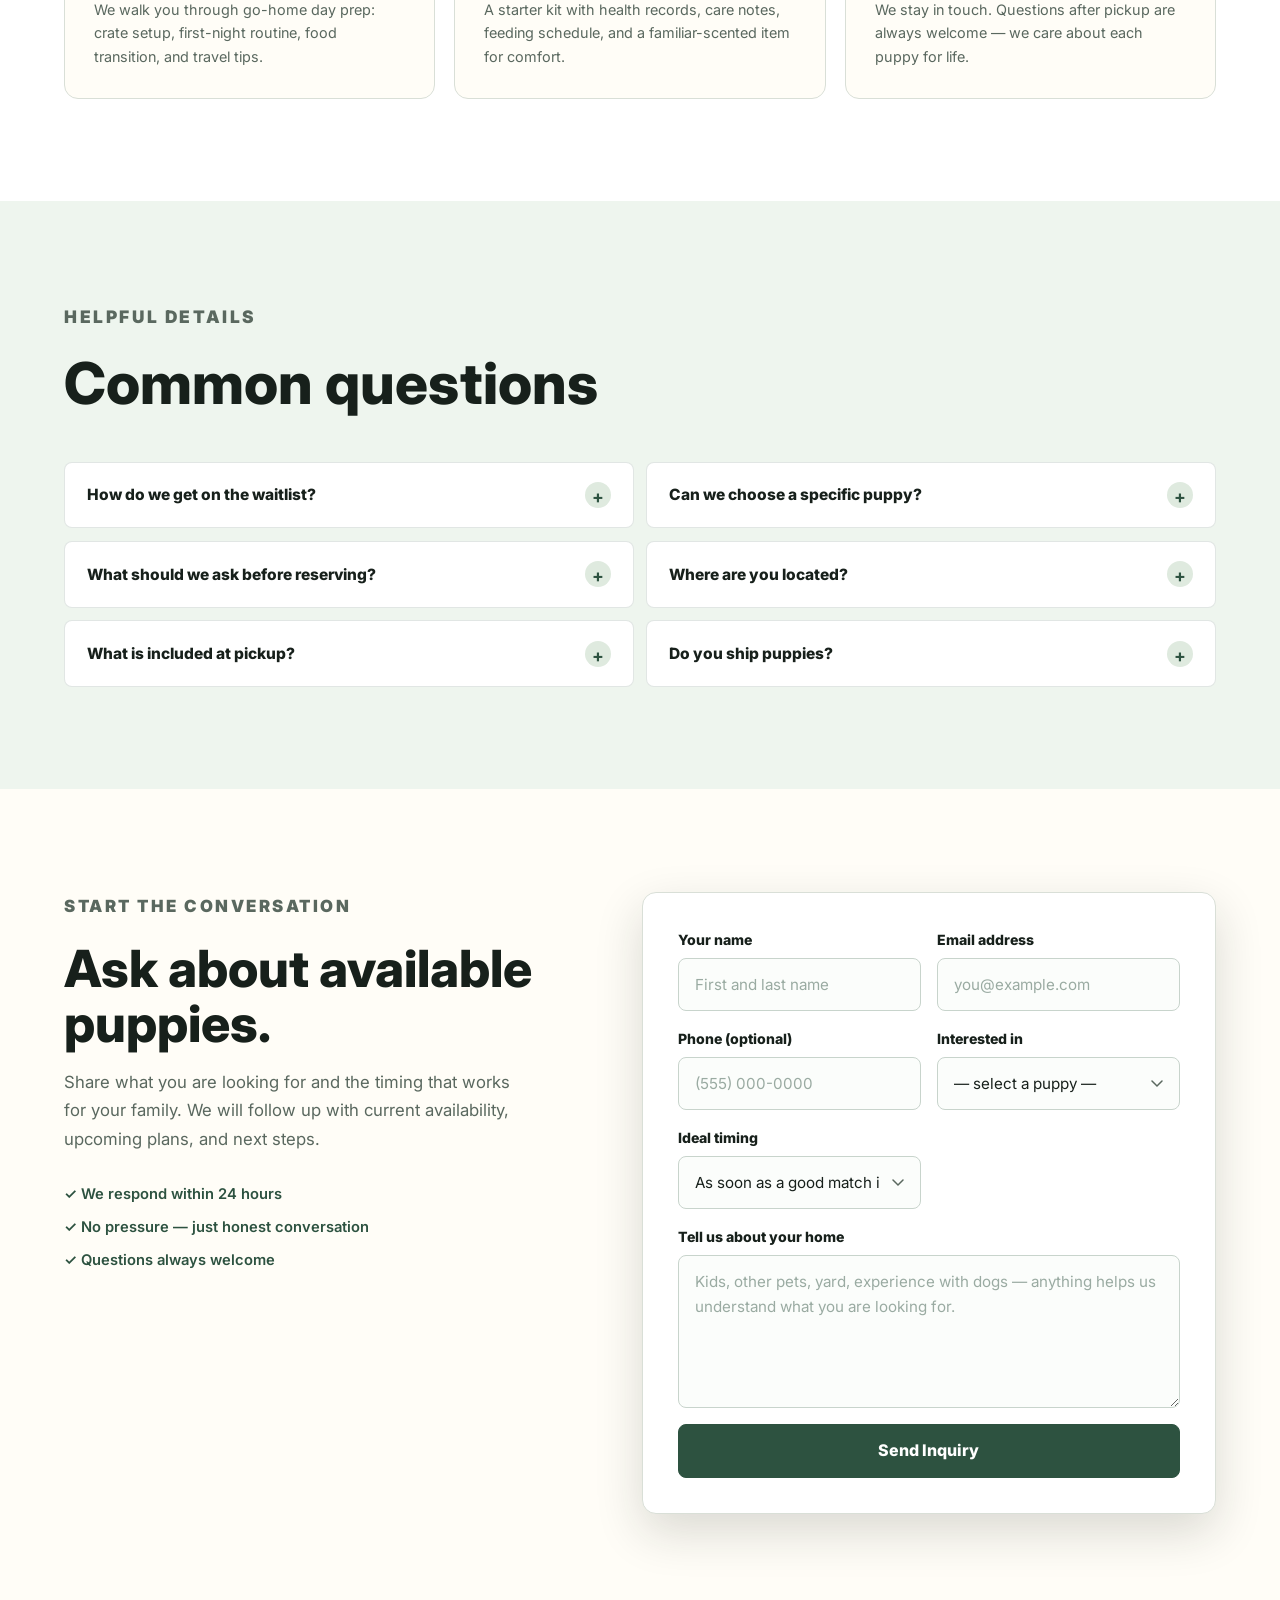
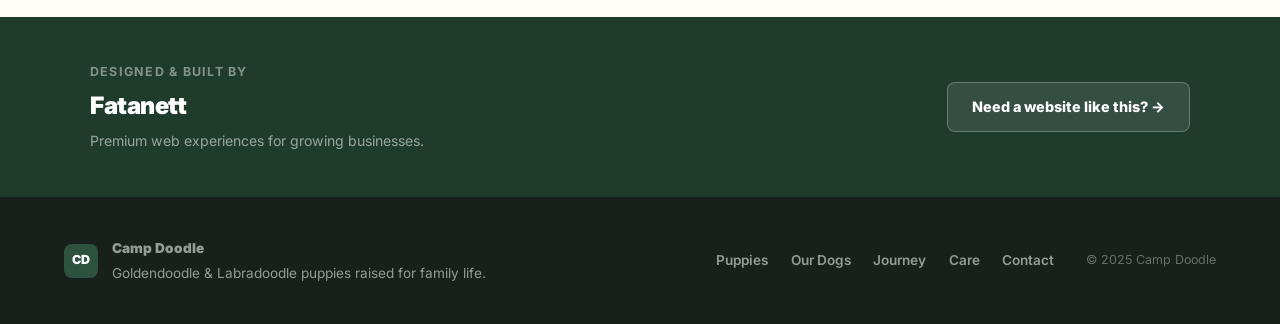
==== commit 7d80e9af: "Update homepage copy and Copper story" ====
--- a/index.html
+++ b/index.html
@@ -3,12 +3,12 @@
 <head>
   <meta charset="utf-8">
   <meta name="viewport" content="width=device-width, initial-scale=1">
-  <title>Camp Doodle | Family-Raised Goldendoodle &amp; Labradoodle Puppies</title>
+  <title>Camp Doodle | Home-Raised Goldendoodle &amp; Labradoodle Puppies</title>
   <meta name="description" content="Camp Doodle raises affectionate, confident Goldendoodle and Labradoodle puppies for families. Born May 18 — meet our available puppies and start your inquiry today.">
 
   <!-- Open Graph -->
-  <meta property="og:title" content="Camp Doodle | Family-Raised Doodle Puppies">
-  <meta property="og:description" content="Affectionate, confident Goldendoodle and Labradoodle puppies raised with care, daily socialization, and real family love.">
+  <meta property="og:title" content="Camp Doodle | Home-Raised Doodle Puppies">
+  <meta property="og:description" content="Affectionate, confident Goldendoodle and Labradoodle puppies raised with steady socialization, daily handling, and genuine care.">
   <meta property="og:image" content="assets/og-image.jpg">
   <meta property="og:type" content="website">
 
@@ -79,10 +79,10 @@
 
   <div class="hero-content reveal">
     <p class="eyebrow">Goldendoodles &amp; Labradoodles</p>
-    <h1 id="hero-title">Family-raised doodles<br>with a loving start.</h1>
+    <h1 id="hero-title">Home-raised doodles<br>with a loving start.</h1>
     <p class="hero-sub">
       Affectionate, confident companions raised with steady socialization,
-      daily handling, and genuine family love — at Camp Doodle.
+      daily handling, and genuine care — at Camp Doodle.
     </p>
     <div class="hero-actions">
       <a class="button primary magnetic" href="#puppies">View Available Puppies</a>
@@ -149,8 +149,8 @@
 
     <div class="copper-intro reveal">
       <p class="eyebrow">The heart of Camp Doodle</p>
-      <h2 id="copper-title">Meet Copper.</h2>
-      <p class="copper-lead">Before there was a litter, before there was a plan — there was Copper. My best friend, my shadow, my baby boy. Everything about Camp Doodle started with him.</p>
+      <h2 id="copper-title">Copper</h2>
+      <p class="copper-lead">Before there was a Camp Doodle, there was Copper.</p>
     </div>
 
     <div class="copper-spotlight">
@@ -160,18 +160,18 @@
              loading="lazy">
       </div>
       <div class="copper-copy reveal" style="--delay:.12s">
-        <blockquote class="copper-quote">
-          "There's a before Copper, and an after Copper. He didn't just change my life — he became it."
-        </blockquote>
-        <p>Copper is a golden Goldendoodle with the kind of steady, deep loyalty that only comes from years of quiet devotion. He has been my companion, my shadow, my best friend through the good days, the hard ones, and every ordinary Tuesday in between.</p>
-        <p>He is calm in a way that steadies the room. Patient in a way that teaches you to slow down. Loving in a way that makes you wonder how you ever deserved it. You'll always find him right next to Chloe or one of his pups — that's just Copper. He doesn't do alone.</p>
-        <p>Every puppy in this litter carries something of him — that gentle confidence, that soft golden look, that quiet energy that says <em>everything's going to be okay.</em> He is the heart of Camp Doodle. He always has been.</p>
+        <p>Copper has been by my side for almost eight years, through more miles, hotel rooms, job sites, and life changes than most dogs ever see. He is not just the father of this litter. He is my road dog, my shadow, my best good friend, and one of the biggest reasons Camp Doodle means what it means.</p>
+        <p>When Copper was still just a pup, life tested him early. At only eight months old, he was hit by a car and spent three months with casts on his front legs. During that time, he had to be carried outside, helped through every little routine, and loved through every hard day. That experience changed the bond between us. Copper learned to trust completely, and I learned just how much heart one dog could have.</p>
+        <p>After he healed, Copper went everywhere with me. I traveled for contract work from state to state, often living out of hotels, and Copper was right there for all of it. He has seen more of this country than a lot of people have — long drives, new places, strange rooms, early mornings, late nights, and every kind of day in between. Through it all, he stayed steady, loyal, and happy just to be with his person.</p>
+        <p>That is the kind of dog Copper is. Calm. Patient. People-loving. Tough when he had to be, gentle when it mattered most, and loyal in a way you cannot teach.</p>
+        <p>The puppies in this litter do not all look like Copper, and that is part of what makes them special. But what I hope they carry from him is even better than color — his trust, his sweetness, his steady nature, and that natural desire to stay close to the people they love.</p>
+        <p>Copper is the heart behind Camp Doodle. He has lived a big life, loved hard, and given us puppies that were raised around the kind of loyalty, patience, and companionship every family hopes to find in a dog.</p>
         <div class="copper-traits">
-          <span>Loyal to the bone</span>
-          <span>Calm &amp; steady</span>
-          <span>Gentle soul</span>
-          <span>My baby boy</span>
-          <span>Best dad</span>
+          <span>Best Good Friend</span>
+          <span>Road Dog</span>
+          <span>Loyal Dad</span>
+          <span>Steady &amp; Gentle</span>
+          <span>Heart of Camp Doodle</span>
         </div>
       </div>
     </div>
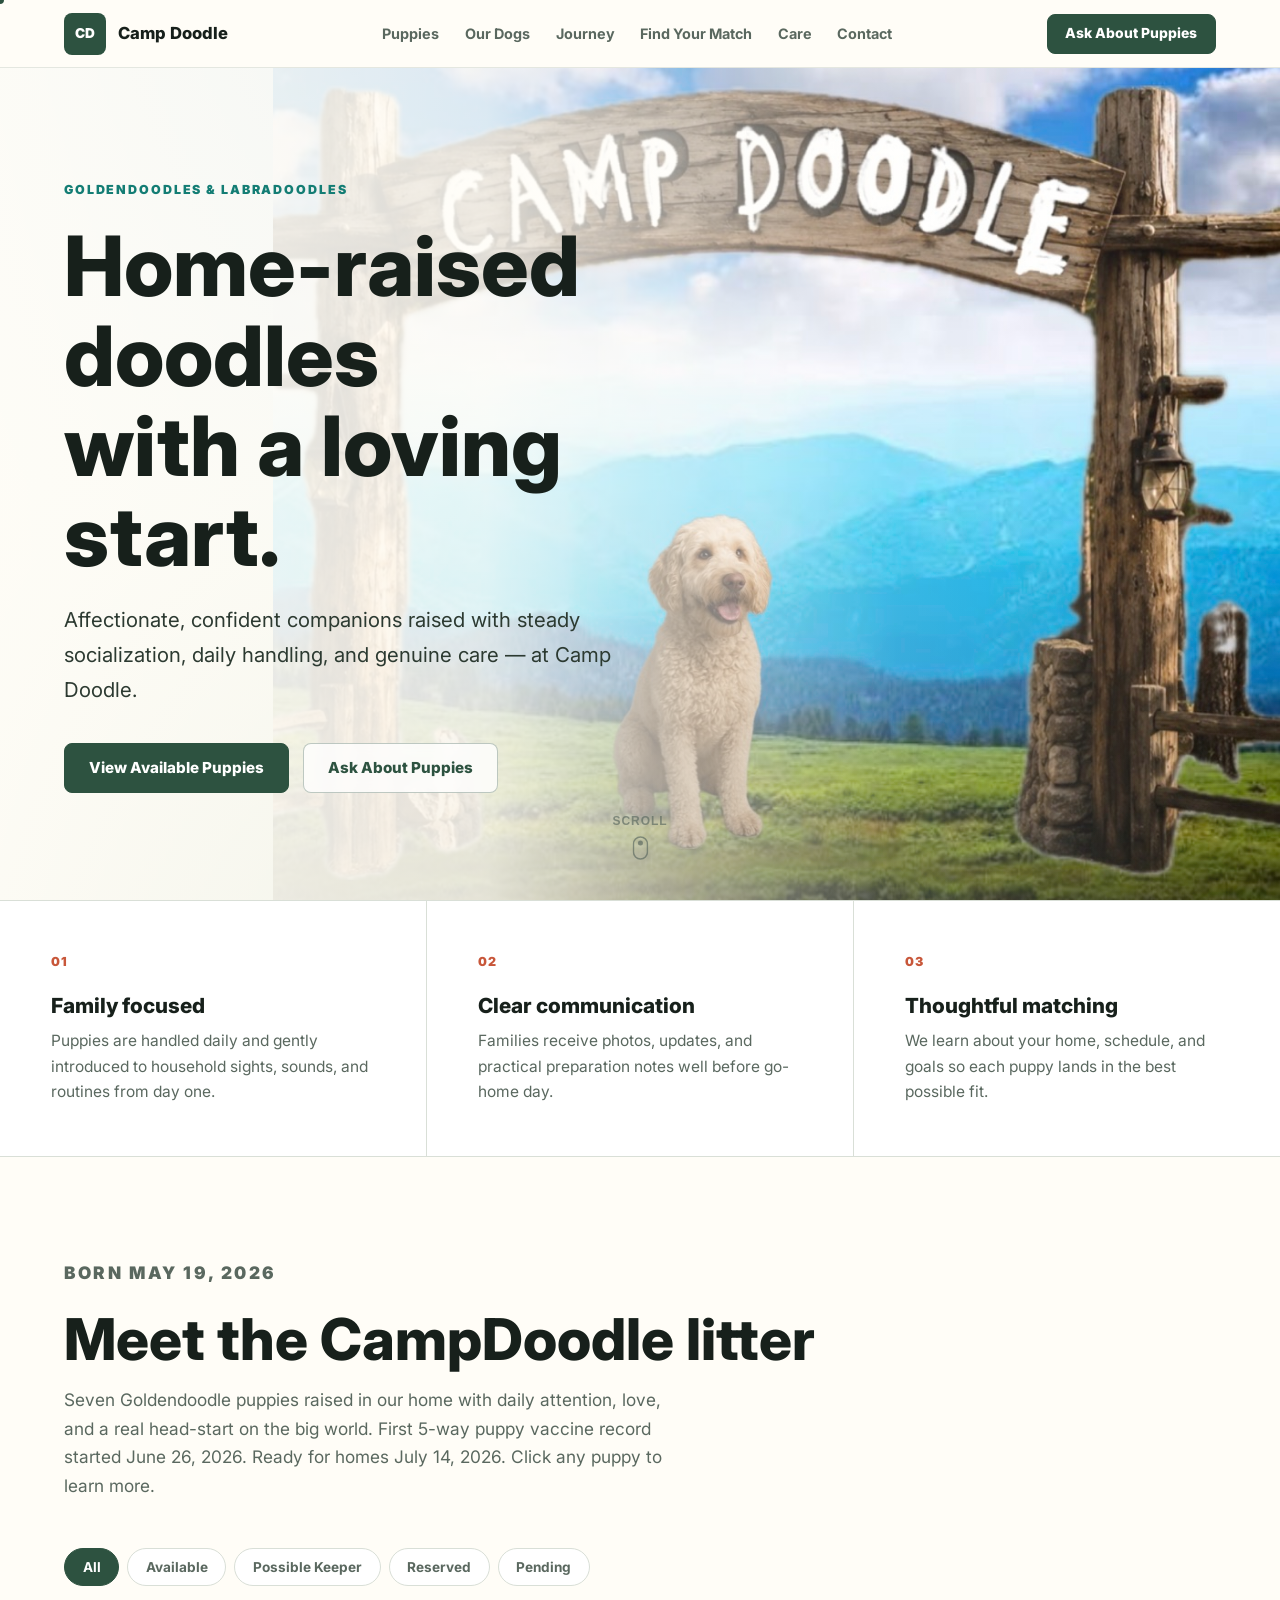
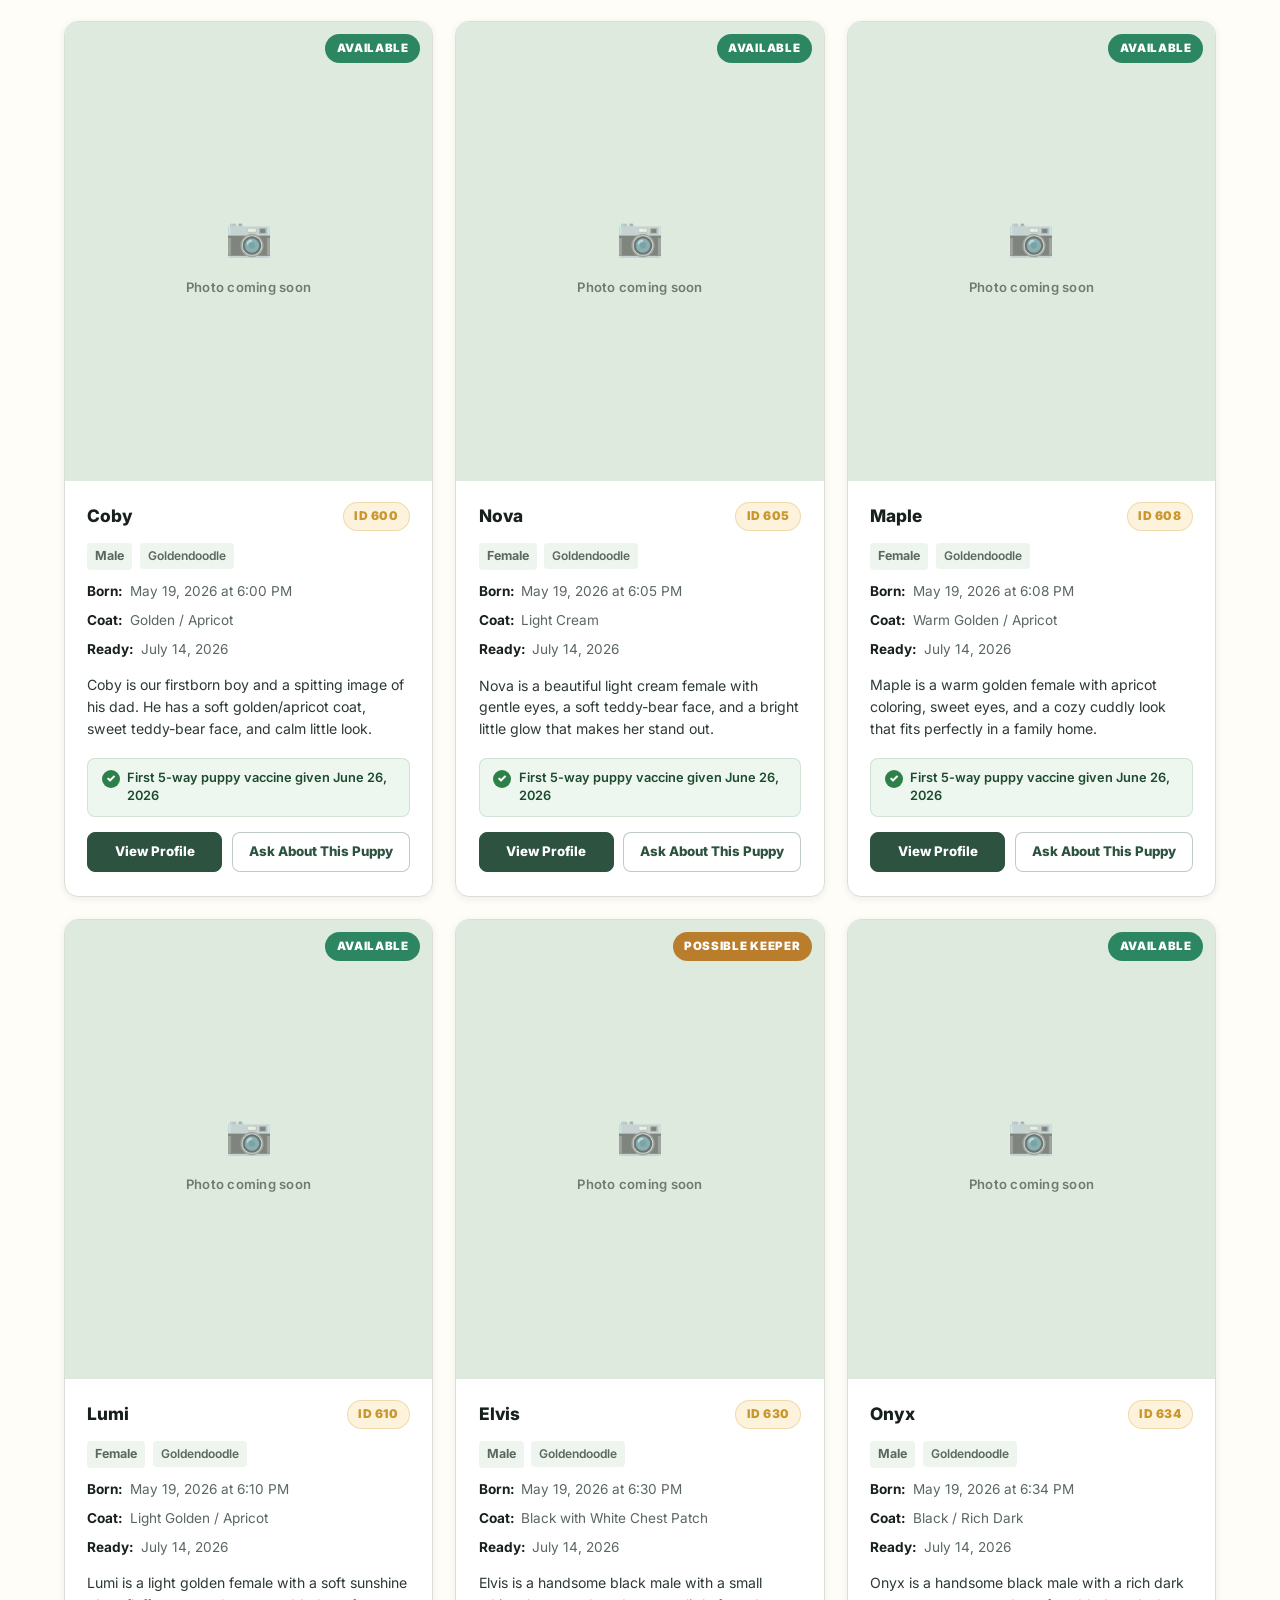
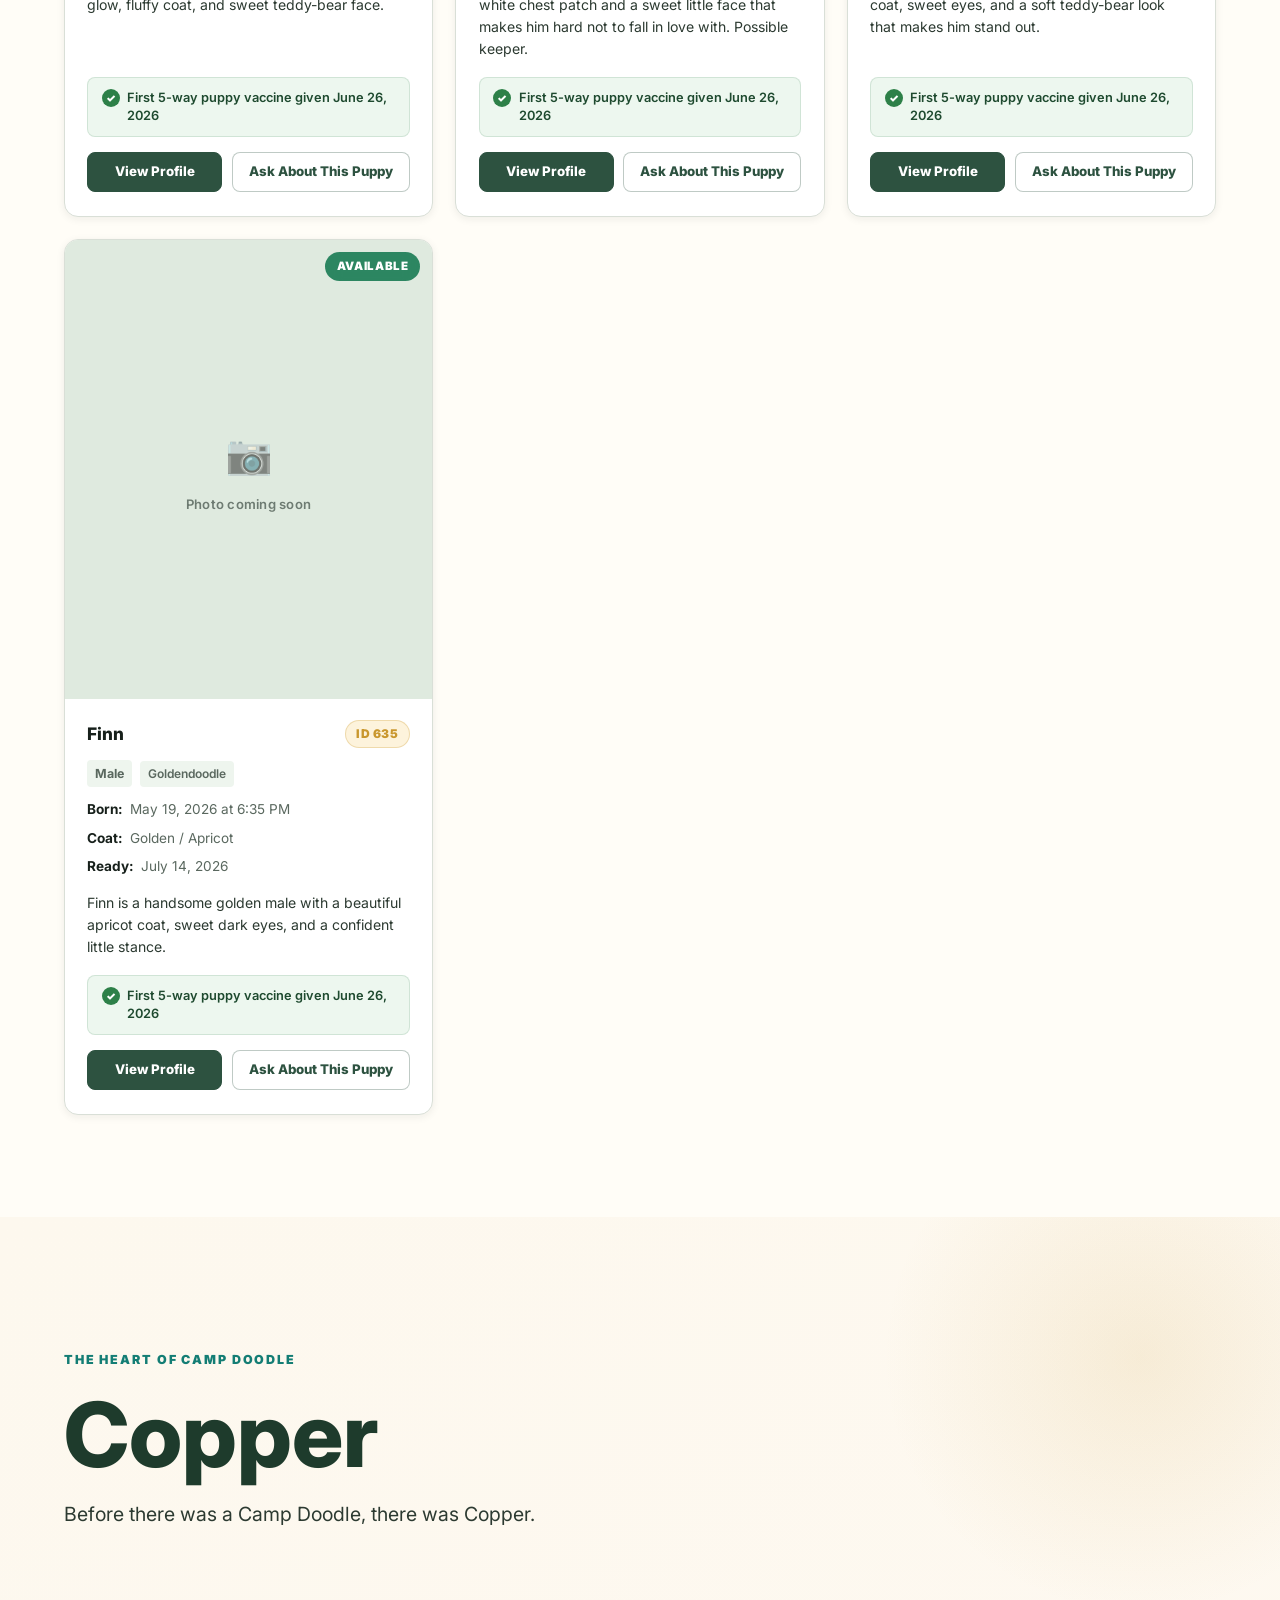
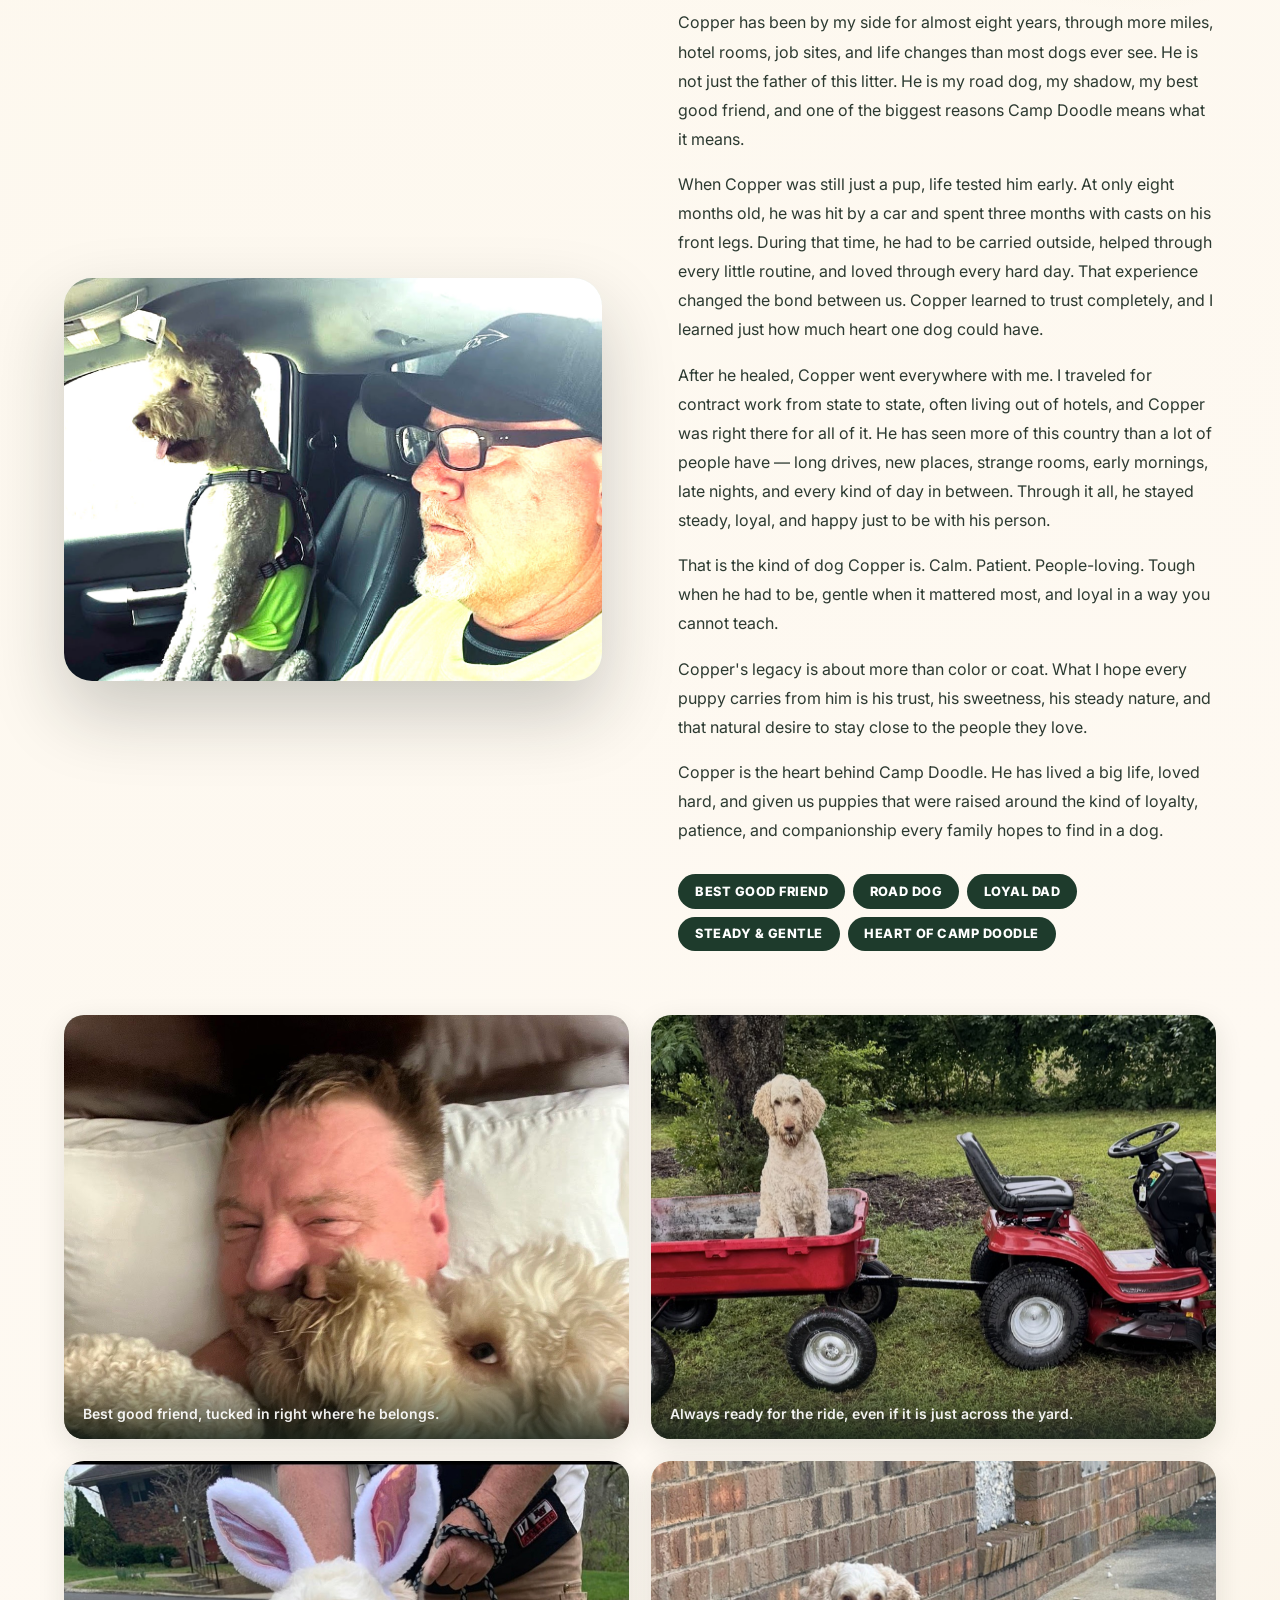
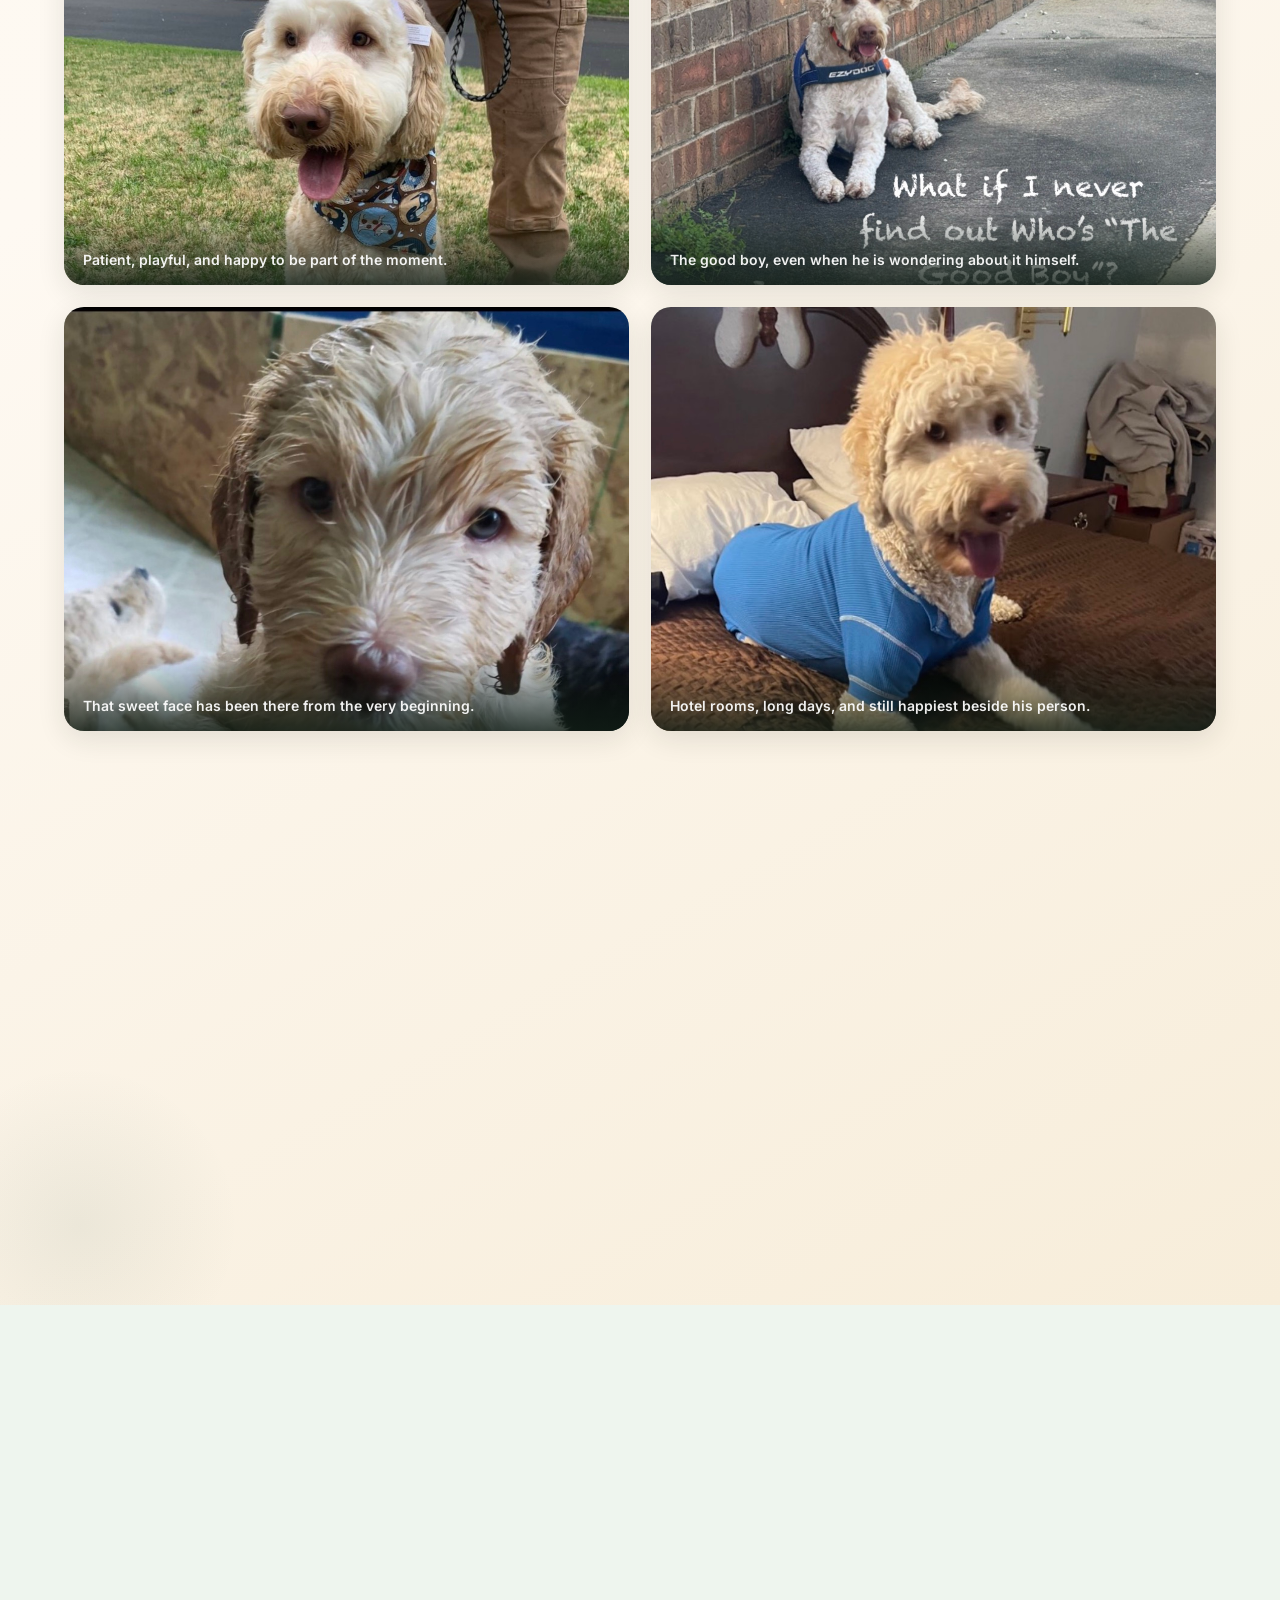
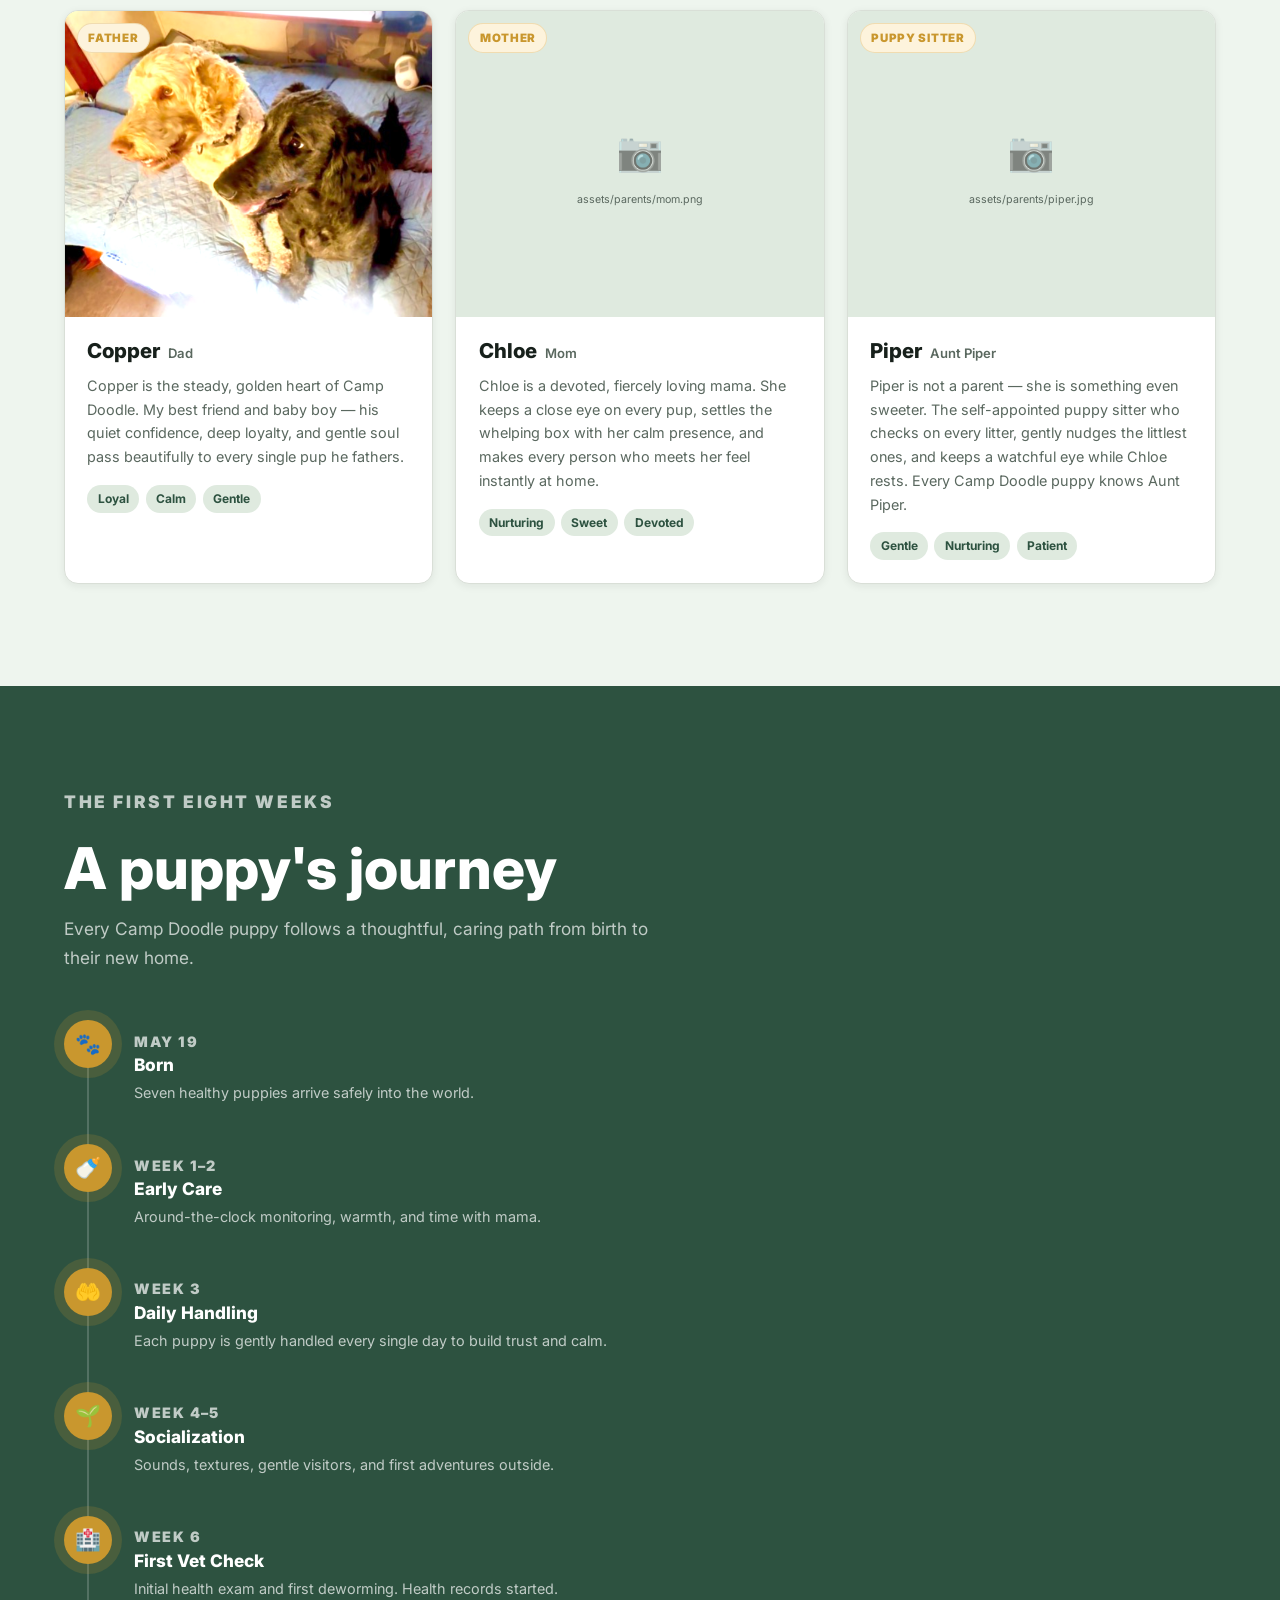
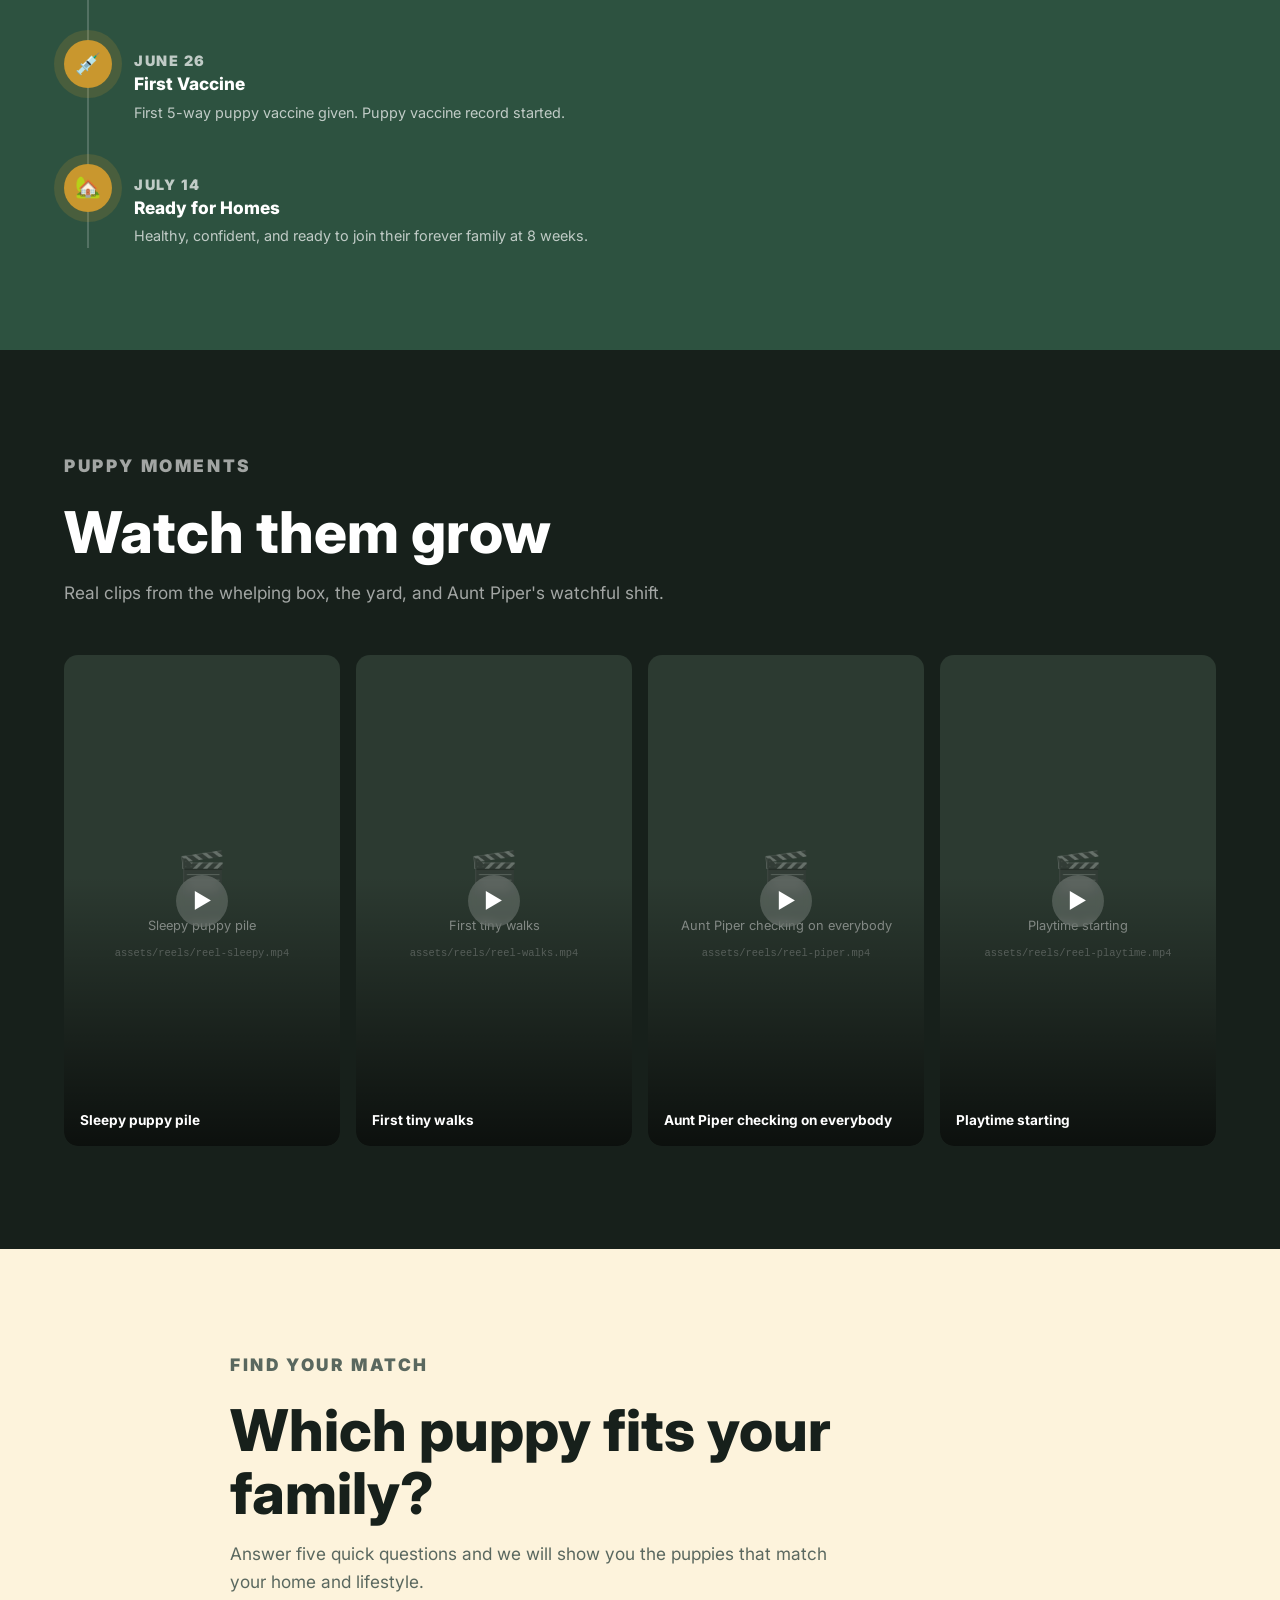
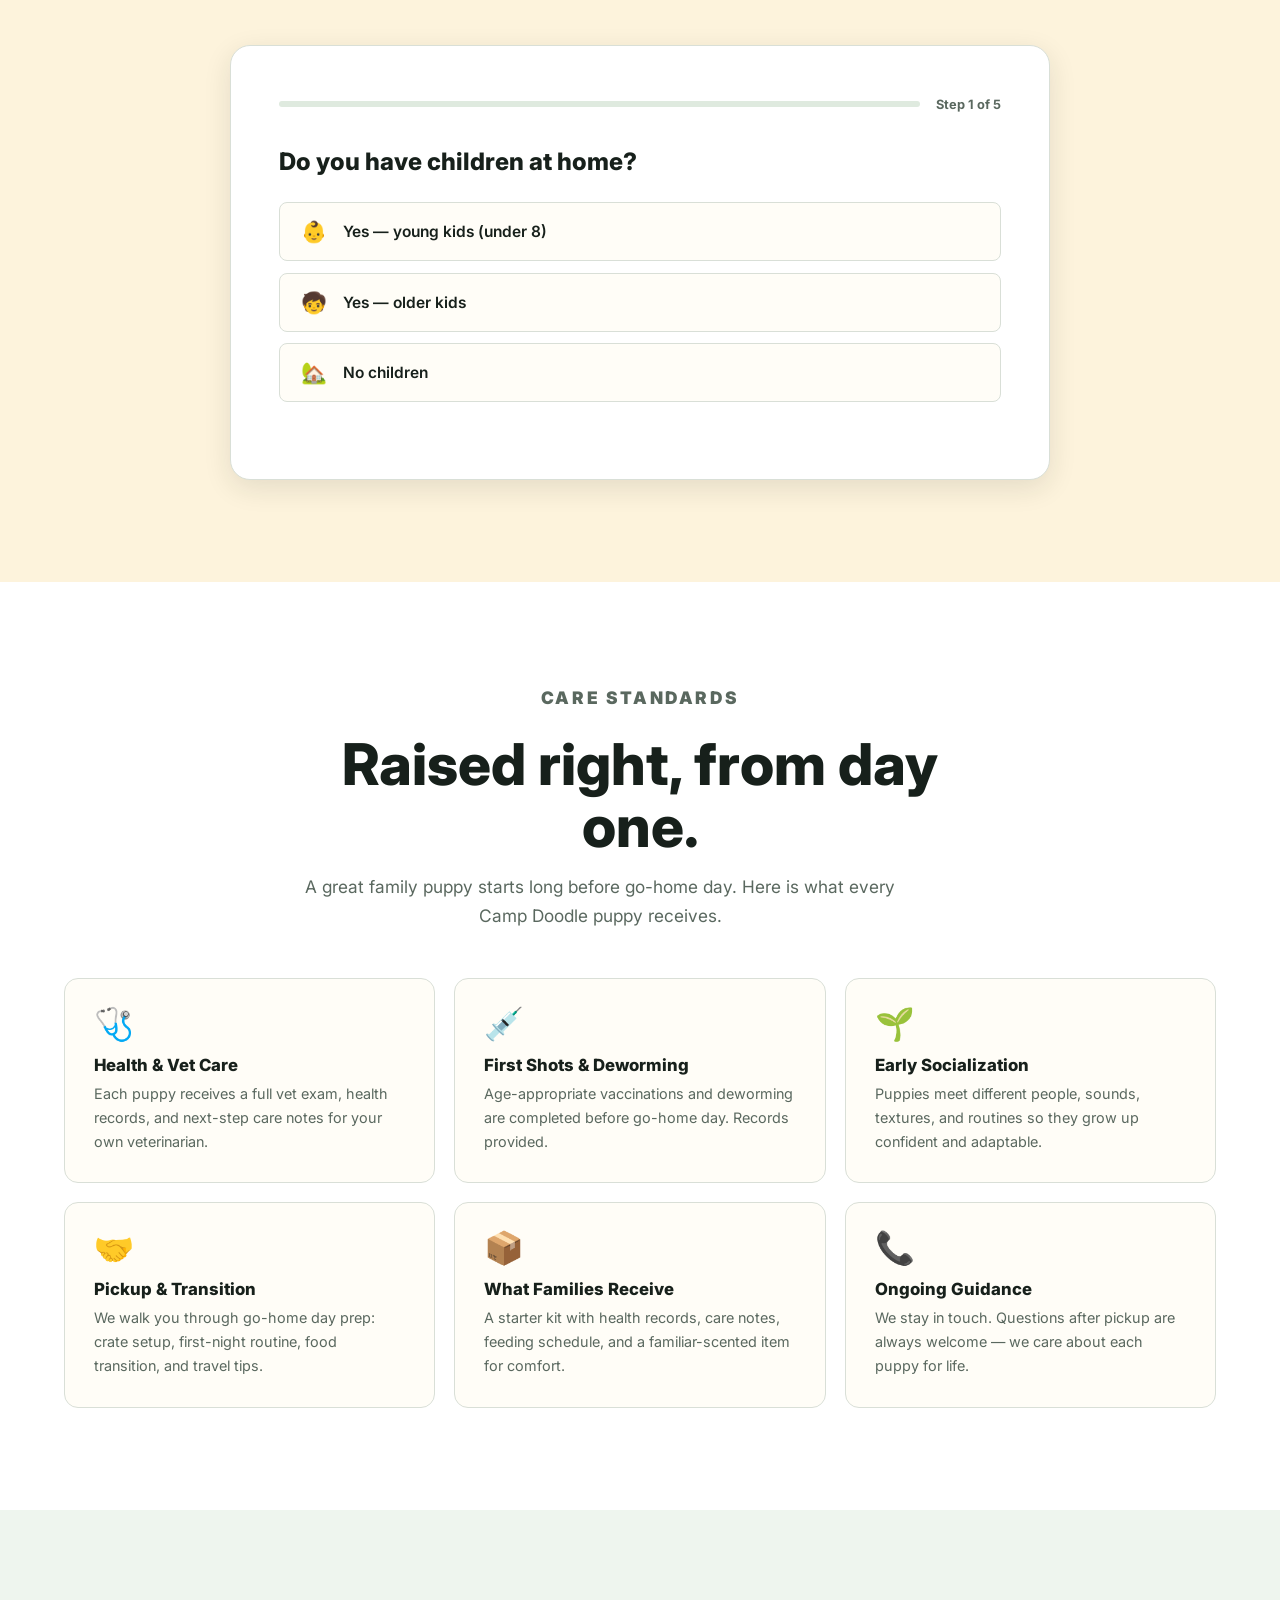
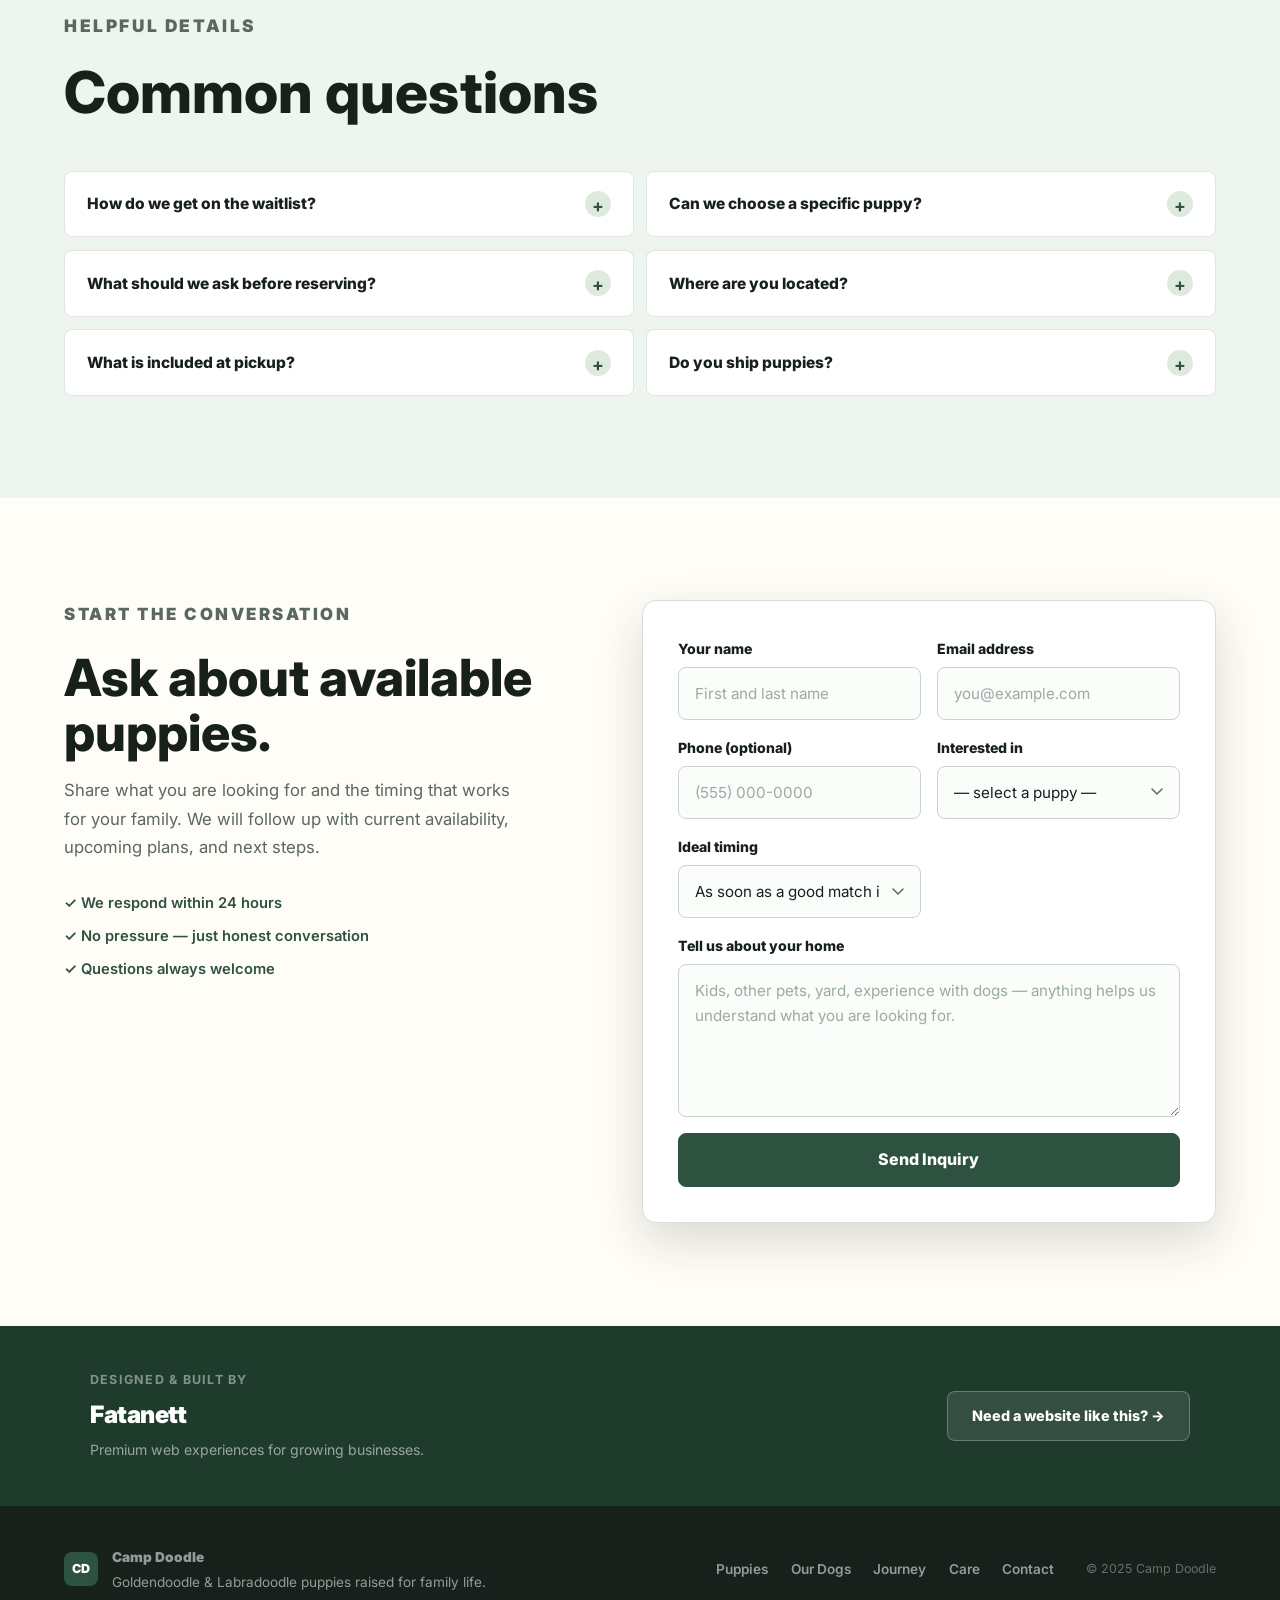
==== commit ea962ab3: "Update Copper gallery photos" ====
--- a/index.html
+++ b/index.html
@@ -164,7 +164,7 @@
         <p>When Copper was still just a pup, life tested him early. At only eight months old, he was hit by a car and spent three months with casts on his front legs. During that time, he had to be carried outside, helped through every little routine, and loved through every hard day. That experience changed the bond between us. Copper learned to trust completely, and I learned just how much heart one dog could have.</p>
         <p>After he healed, Copper went everywhere with me. I traveled for contract work from state to state, often living out of hotels, and Copper was right there for all of it. He has seen more of this country than a lot of people have — long drives, new places, strange rooms, early mornings, late nights, and every kind of day in between. Through it all, he stayed steady, loyal, and happy just to be with his person.</p>
         <p>That is the kind of dog Copper is. Calm. Patient. People-loving. Tough when he had to be, gentle when it mattered most, and loyal in a way you cannot teach.</p>
-        <p>The puppies in this litter do not all look like Copper, and that is part of what makes them special. But what I hope they carry from him is even better than color — his trust, his sweetness, his steady nature, and that natural desire to stay close to the people they love.</p>
+        <p>Copper's legacy is about more than color or coat. What I hope every puppy carries from him is his trust, his sweetness, his steady nature, and that natural desire to stay close to the people they love.</p>
         <p>Copper is the heart behind Camp Doodle. He has lived a big life, loved hard, and given us puppies that were raised around the kind of loyalty, patience, and companionship every family hopes to find in a dog.</p>
         <div class="copper-traits">
           <span>Best Good Friend</span>
@@ -178,16 +178,52 @@
 
     <div class="copper-gallery">
       <div class="copper-gallery-item reveal" style="--delay:.08s">
-        <img src="assets/parents/mom_and_dad.jpg"
-             alt="Copper and Chloe out in the yard together on a bright sunny day."
-             loading="lazy">
-        <p class="copper-gallery-caption">Copper and Chloe living their best life out in the sun.</p>
+        <img src="assets/copper/best_friend.PNG"
+             alt="Copper curled up close beside his best friend."
+             loading="lazy">
+        <p class="copper-gallery-caption">Best good friend, tucked in right where he belongs.</p>
       </div>
       <div class="copper-gallery-item reveal" style="--delay:.16s">
-        <img src="assets/parents/peas_and_carrots.jpg"
-             alt="Chloe in her rainbow bandana cuddled up with Copper — peas and carrots."
-             loading="lazy">
-        <p class="copper-gallery-caption">Peas and carrots — these two go everywhere together and couldn't be more perfect.</p>
+        <img src="assets/copper/copper_wagon.PNG"
+             alt="Copper sitting in a red wagon hitched behind a lawn tractor."
+             loading="lazy">
+        <p class="copper-gallery-caption">Always ready for the ride, even if it is just across the yard.</p>
+      </div>
+      <div class="copper-gallery-item reveal" style="--delay:.24s">
+        <img src="assets/copper/IMG_2838.PNG"
+             alt="Copper sitting outside in bunny ears and a bandana."
+             loading="lazy">
+        <p class="copper-gallery-caption">Patient, playful, and happy to be part of the moment.</p>
+      </div>
+      <div class="copper-gallery-item reveal" style="--delay:.32s">
+        <img src="assets/copper/IMG_2840.PNG"
+             alt="Copper resting by a brick wall with text on the image that reads, 'What if I never find out who's The Good Boy?'"
+             loading="lazy">
+        <p class="copper-gallery-caption">The good boy, even when he is wondering about it himself.</p>
+      </div>
+      <div class="copper-gallery-item reveal" style="--delay:.40s">
+        <img src="assets/copper/IMG_2841.PNG"
+             alt="Copper as a puppy peeking over a wooden pen."
+             loading="lazy">
+        <p class="copper-gallery-caption">That sweet face has been there from the very beginning.</p>
+      </div>
+      <div class="copper-gallery-item reveal" style="--delay:.48s">
+        <img src="assets/copper/my_bed.PNG"
+             alt="Copper lying on a bed in a blue shirt."
+             loading="lazy">
+        <p class="copper-gallery-caption">Hotel rooms, long days, and still happiest beside his person.</p>
+      </div>
+      <div class="copper-gallery-item reveal" style="--delay:.56s">
+        <img src="assets/copper/my_blanket.png"
+             alt="Copper wrapped in a blue blanket and looking into the camera."
+             loading="lazy">
+        <p class="copper-gallery-caption">Soft blanket, soft eyes, same loyal heart.</p>
+      </div>
+      <div class="copper-gallery-item reveal" style="--delay:.64s">
+        <img src="assets/copper/rainy_day.PNG"
+             alt="Copper looking out a rainy hotel window beside a map."
+             loading="lazy">
+        <p class="copper-gallery-caption">Road dog on a rainy day, watching the world go by.</p>
       </div>
     </div>
 
